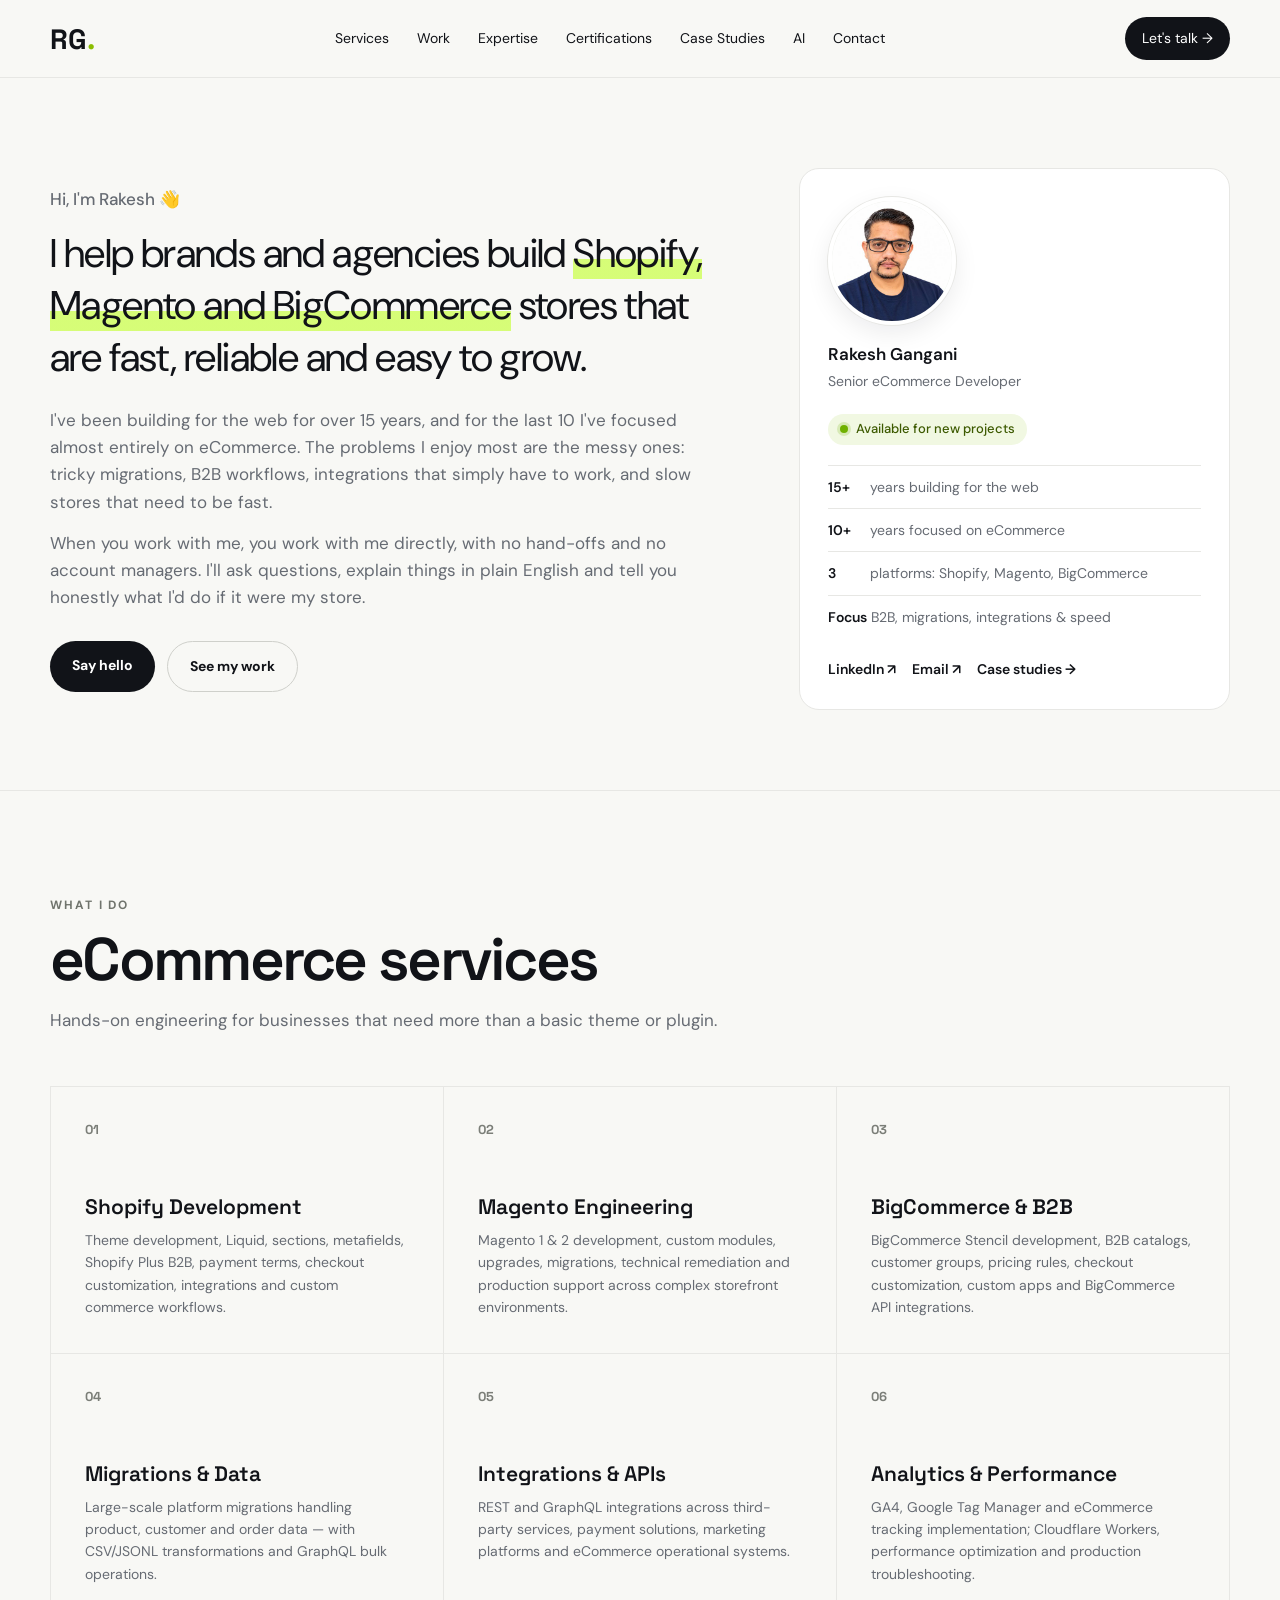
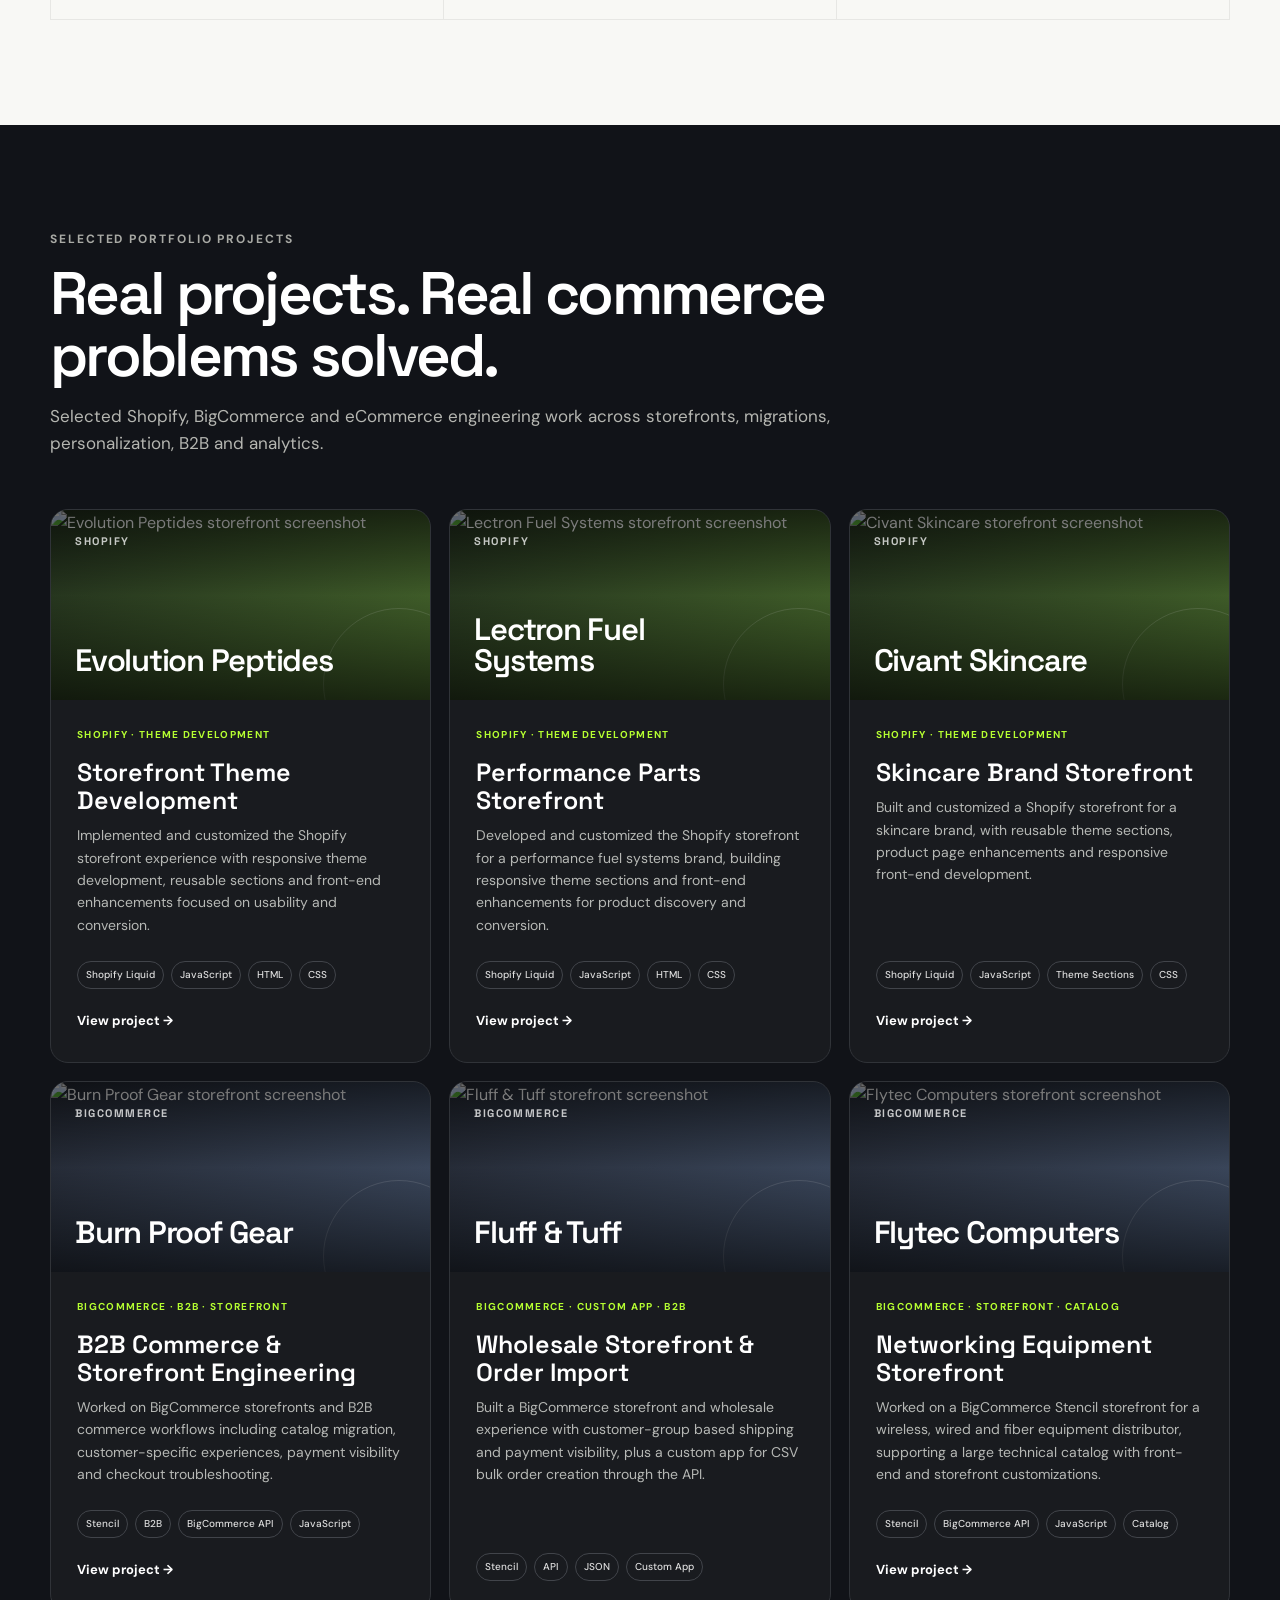
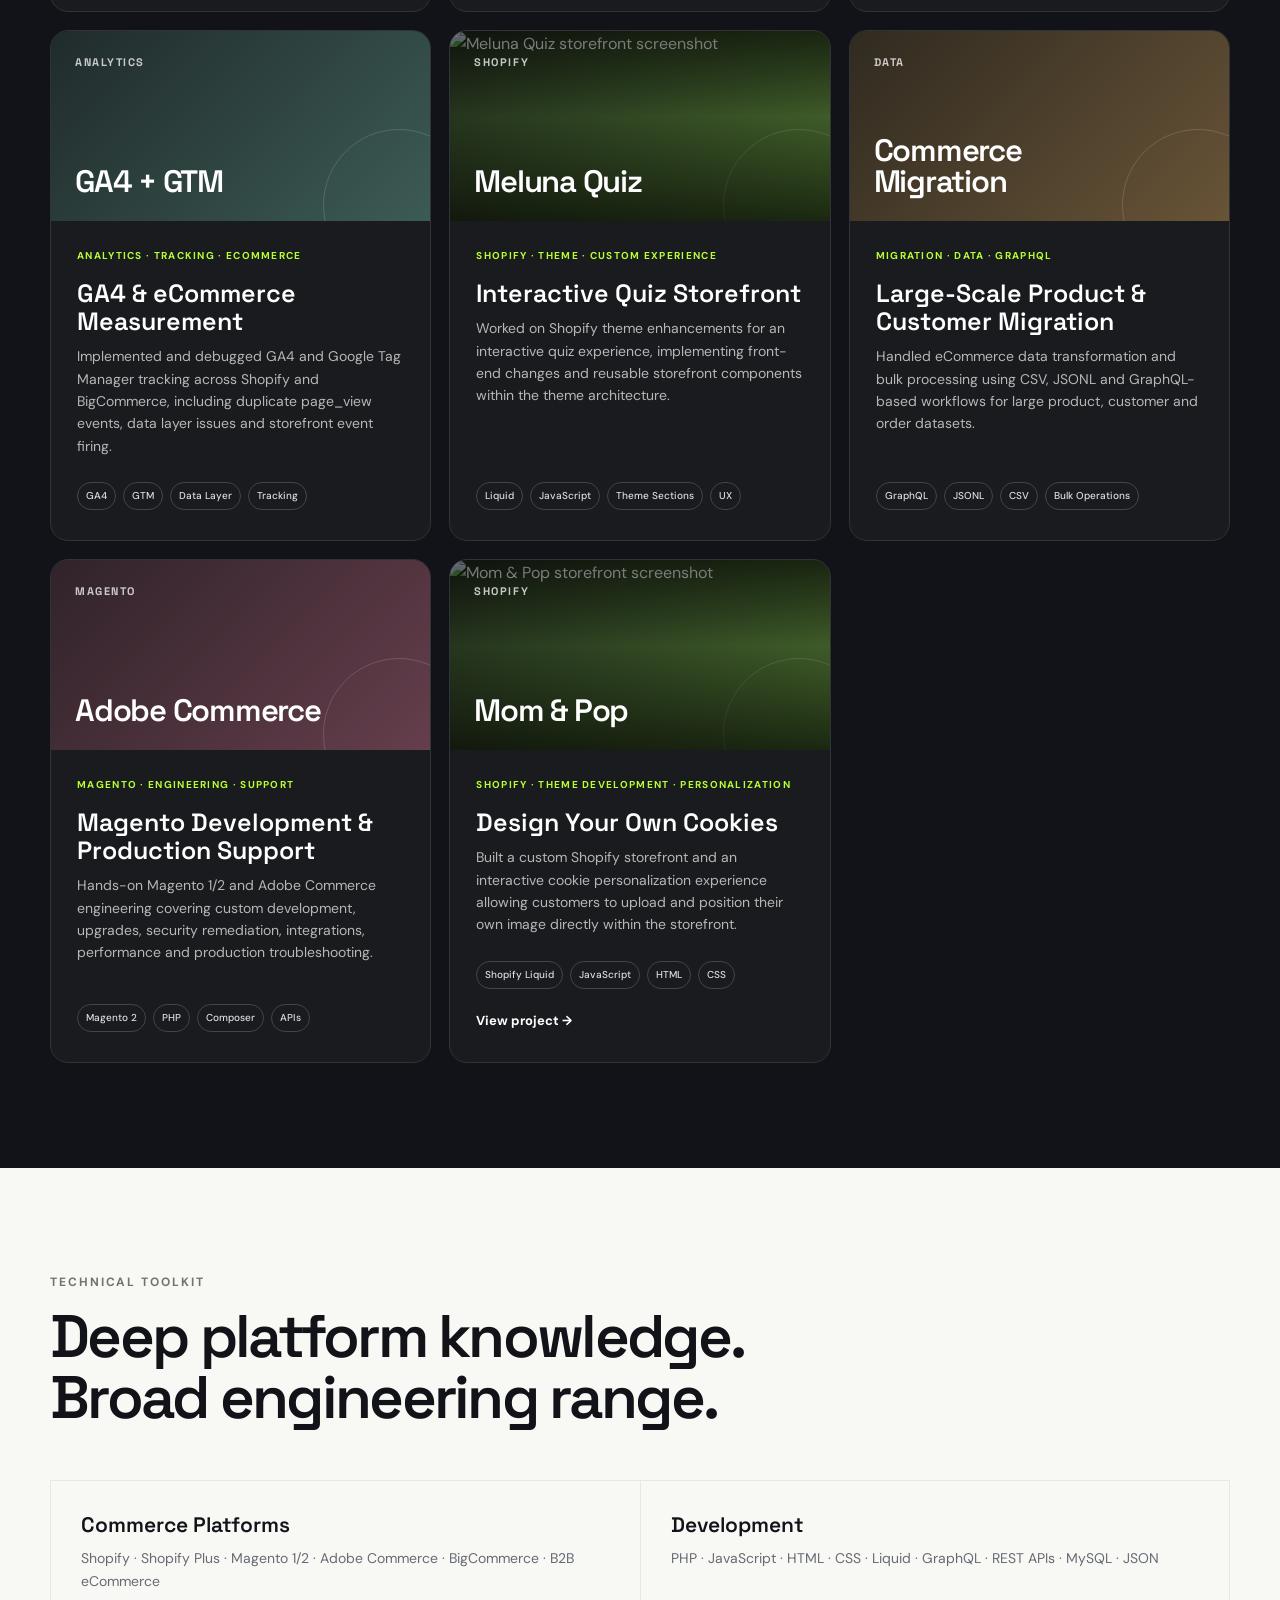
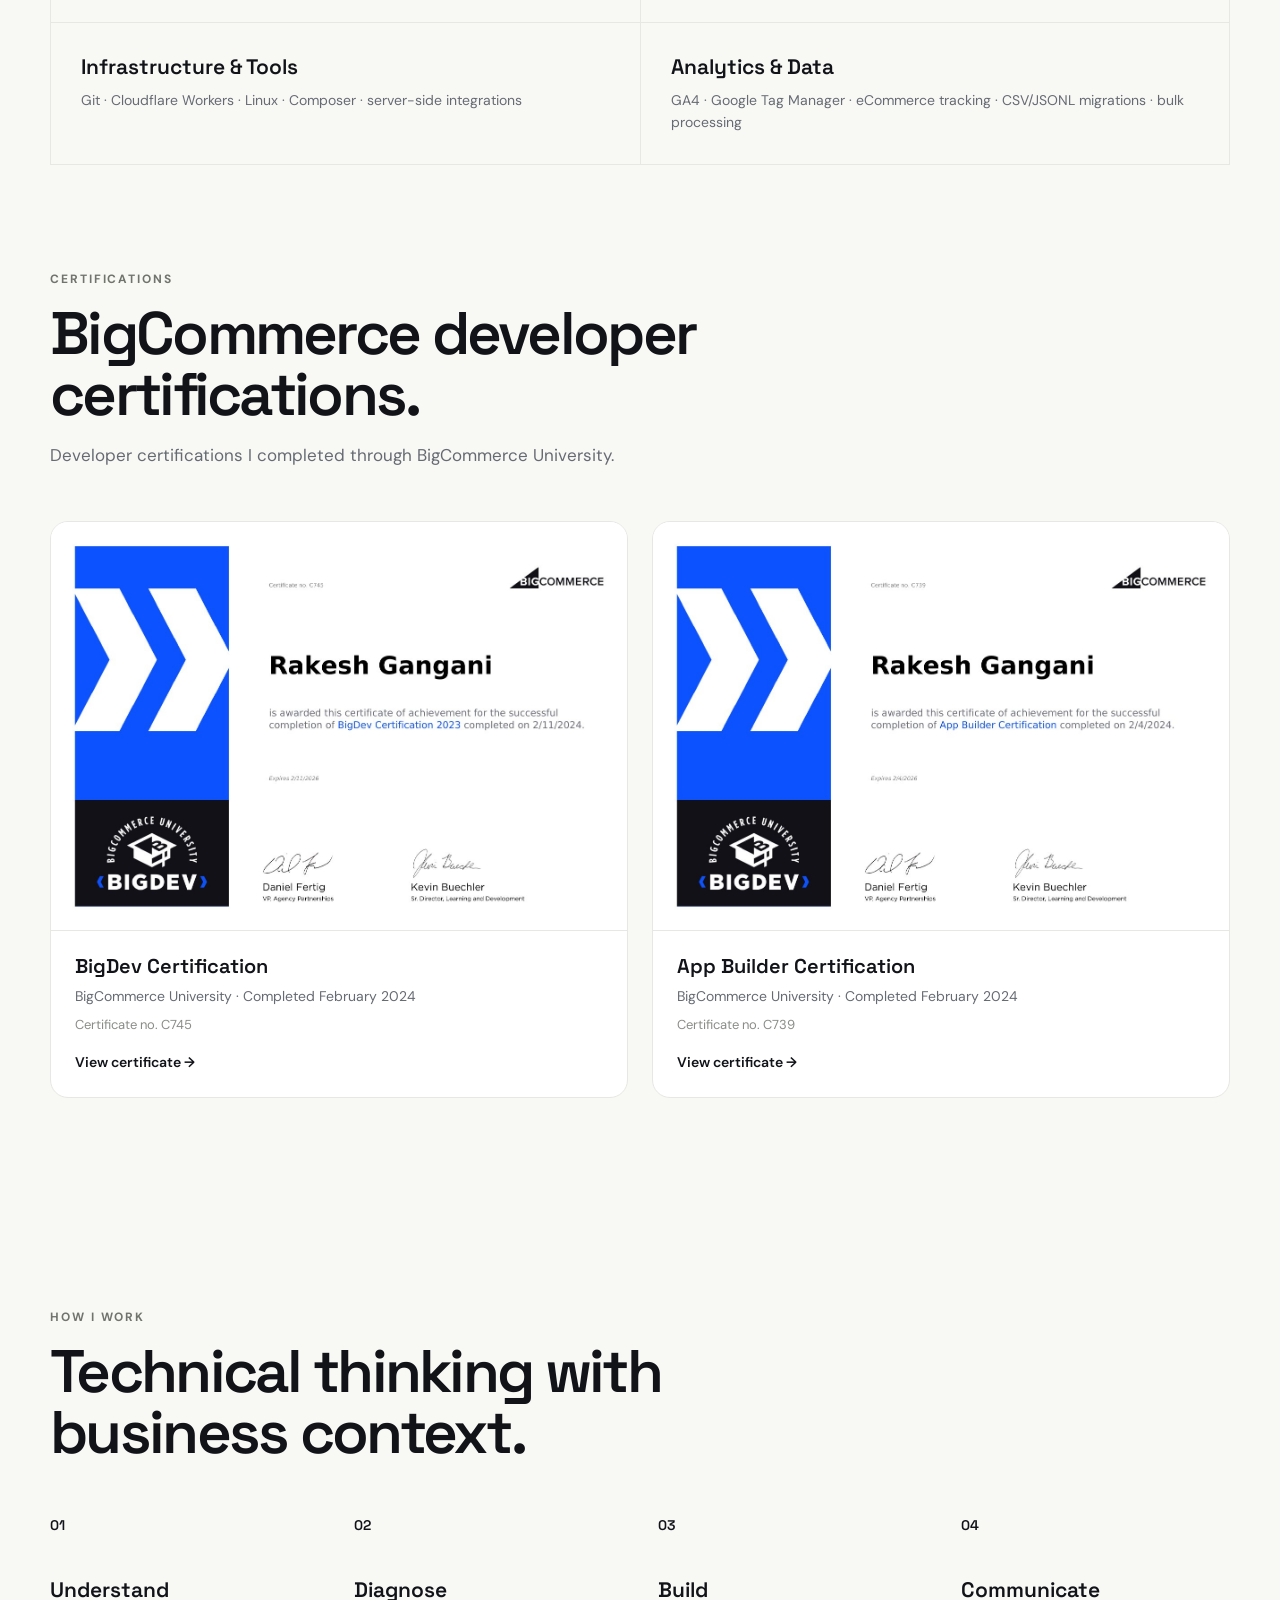
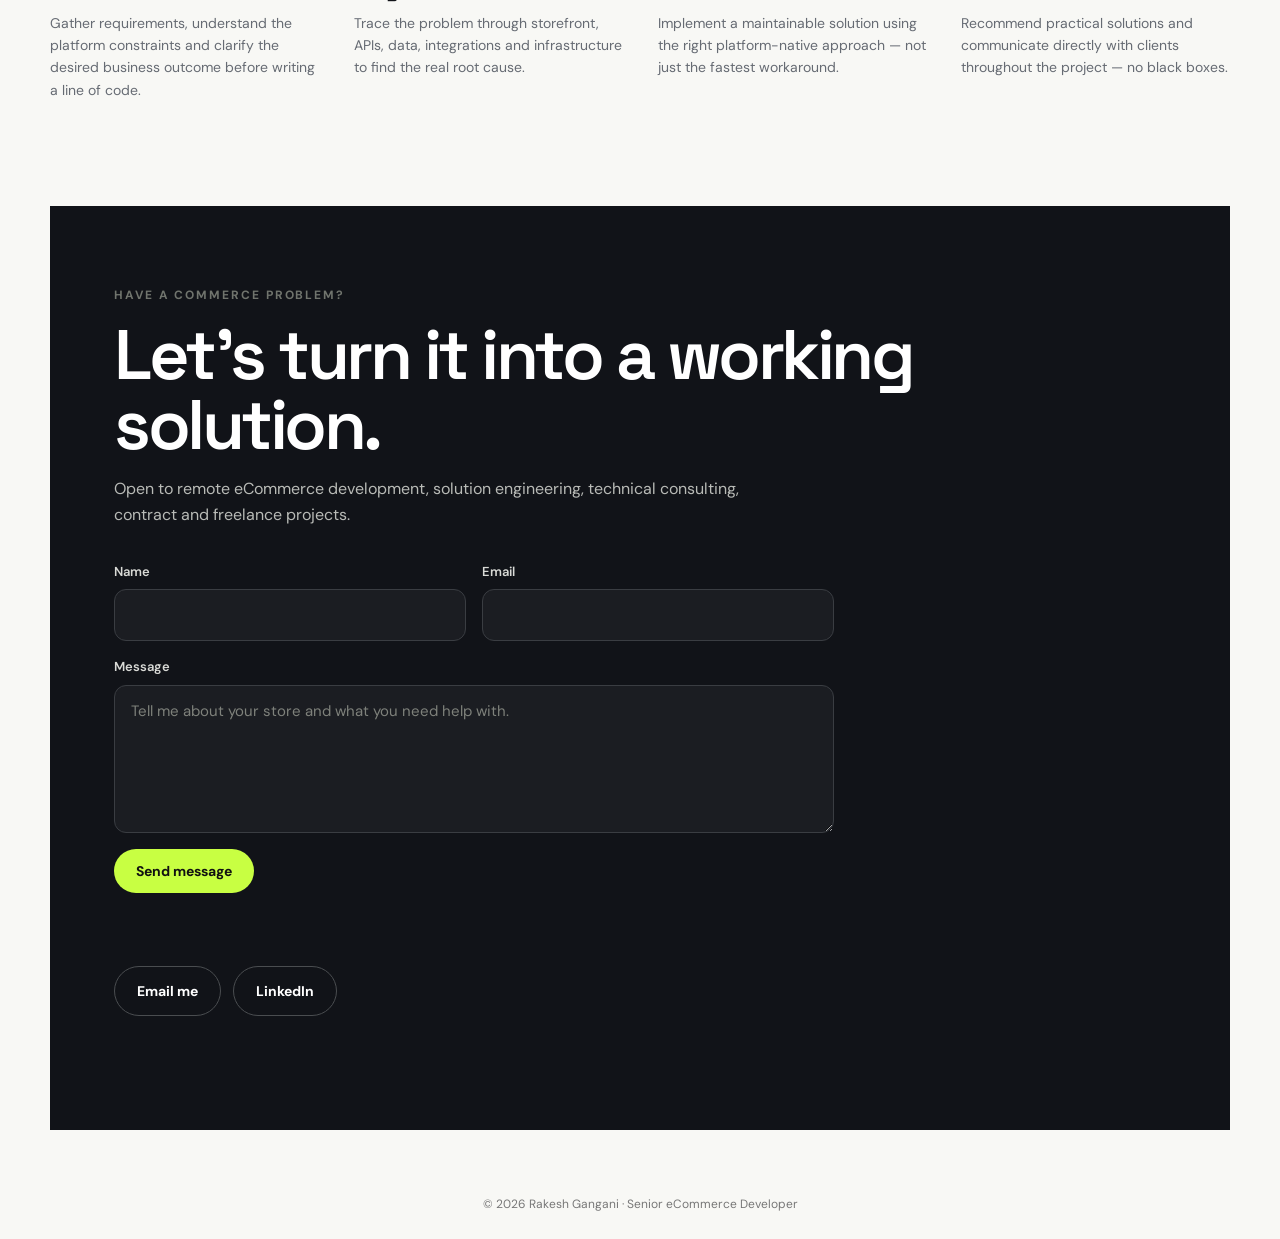
==== index.html @ a51007e3 "Added certification" ====
<!doctype html>
<html lang="en">
<head>
  <meta charset="utf-8">
  <!-- Google tag (gtag.js) -->
  <script async src="https://www.googletagmanager.com/gtag/js?id=G-0QZ4LNTTP4"></script>
  <script>
    window.dataLayer = window.dataLayer || [];
    function gtag(){dataLayer.push(arguments);}
    gtag('js', new Date());

    gtag('config', 'G-0QZ4LNTTP4');
  </script>
  <meta name="viewport" content="width=device-width,initial-scale=1">
  <meta name="description" content="Rakesh Gangani is a Senior eCommerce Developer with 15+ years of experience in Shopify, Magento and BigCommerce: migrations, B2B commerce, integrations, performance and custom development.">
  <title>Rakesh Gangani | Senior eCommerce Developer</title>
  <meta name="robots" content="index, follow, max-image-preview:large, max-snippet:-1, max-video-preview:-1">
  <meta name="author" content="Rakesh Gangani">
  <meta name="theme-color" content="#f8f8f5">
  <link rel="canonical" href="https://rakeshgangani87.github.io/">
  <meta property="og:type" content="profile">
  <meta property="profile:first_name" content="Rakesh">
  <meta property="profile:last_name" content="Gangani">
  <meta property="og:site_name" content="Rakesh Gangani">
  <meta property="og:locale" content="en_US">
  <meta property="og:url" content="https://rakeshgangani87.github.io/">
  <meta property="og:title" content="Rakesh Gangani — Senior eCommerce Developer (Shopify, Magento, BigCommerce)">
  <meta property="og:description" content="Rakesh Gangani is a Senior eCommerce Developer with 15+ years of experience in Shopify, Magento and BigCommerce: migrations, B2B commerce, integrations, performance and custom development.">
  <meta property="og:image" content="https://rakeshgangani87.github.io/images/RakeshGangani.jpeg">
  <meta property="og:image:width" content="1254">
  <meta property="og:image:height" content="1254">
  <meta property="og:image:alt" content="Photo of Rakesh Gangani">
  <meta name="twitter:card" content="summary">
  <meta name="twitter:title" content="Rakesh Gangani — Senior eCommerce Developer (Shopify, Magento, BigCommerce)">
  <meta name="twitter:description" content="Rakesh Gangani is a Senior eCommerce Developer with 15+ years of experience in Shopify, Magento and BigCommerce: migrations, B2B commerce, integrations, performance and custom development.">
  <meta name="twitter:image" content="https://rakeshgangani87.github.io/images/RakeshGangani.jpeg">
  <meta name="twitter:image:alt" content="Photo of Rakesh Gangani">
  <script type="application/ld+json">
{
  "@context": "https://schema.org",
  "@graph": [
    {
      "@type": "WebSite",
      "@id": "https://rakeshgangani87.github.io/#website",
      "url": "https://rakeshgangani87.github.io/",
      "name": "Rakesh Gangani",
      "description": "Portfolio of Rakesh Gangani, Senior eCommerce Developer specializing in Shopify, Magento and BigCommerce.",
      "inLanguage": "en",
      "publisher": {
        "@id": "https://rakeshgangani87.github.io/#person"
      }
    },
    {
      "@type": "Person",
      "@id": "https://rakeshgangani87.github.io/#person",
      "name": "Rakesh Gangani",
      "url": "https://rakeshgangani87.github.io/",
      "image": "https://rakeshgangani87.github.io/images/RakeshGangani.jpeg",
      "jobTitle": "Senior eCommerce Developer",
      "email": "mailto:rakeshgangani87@gmail.com",
      "description": "Senior eCommerce developer and consultant with 15+ years of web development experience and 10+ years focused on Shopify, Shopify Plus, Magento and BigCommerce.",
      "sameAs": [
        "https://linkedin.com/in/rakeshgangani"
      ],
      "knowsAbout": [
        "Shopify",
        "Shopify Plus",
        "Shopify Liquid",
        "Shopify Sidekick",
        "Magento",
        "Adobe Commerce",
        "BigCommerce",
        "B2B eCommerce",
        "eCommerce platform migrations",
        "GraphQL",
        "REST APIs",
        "PHP",
        "JavaScript",
        "Google Analytics 4",
        "Google Tag Manager",
        "Cloudflare Workers",
        "eCommerce performance optimization"
      ],
      "hasOccupation": {
        "@type": "Occupation",
        "name": "eCommerce Developer",
        "skills": "Shopify development, Magento development, BigCommerce development, B2B commerce, platform migrations, API integrations, analytics and performance"
      },
      "hasCredential": [
        {
          "@type": "EducationalOccupationalCredential",
          "@id": "https://rakeshgangani87.github.io/#credential-bigdev",
          "name": "BigCommerce BigDev Certification 2023",
          "description": "BigCommerce University developer certification awarded to Rakesh Gangani.",
          "credentialCategory": "certification",
          "identifier": "C745",
          "recognizedBy": {
            "@type": "Organization",
            "name": "BigCommerce",
            "url": "https://www.bigcommerce.com/"
          },
          "dateCreated": "2024-02-11",
          "expires": "2026-02-11",
          "url": "https://rakeshgangani87.github.io/images/BigDev%20Certificate.pdf",
          "image": "https://rakeshgangani87.github.io/images/bigcommerce-bigdev-certificate.jpg",
          "about": {
            "@type": "Thing",
            "name": "BigCommerce development"
          }
        },
        {
          "@type": "EducationalOccupationalCredential",
          "@id": "https://rakeshgangani87.github.io/#credential-app-builder",
          "name": "BigCommerce App Builder Certification",
          "description": "BigCommerce University certification for building BigCommerce apps, awarded to Rakesh Gangani.",
          "credentialCategory": "certification",
          "identifier": "C739",
          "recognizedBy": {
            "@type": "Organization",
            "name": "BigCommerce",
            "url": "https://www.bigcommerce.com/"
          },
          "dateCreated": "2024-02-04",
          "expires": "2026-02-04",
          "url": "https://rakeshgangani87.github.io/images/App%20Builder%20Certificate.pdf",
          "image": "https://rakeshgangani87.github.io/images/bigcommerce-app-builder-certificate.jpg",
          "about": {
            "@type": "Thing",
            "name": "BigCommerce development"
          }
        }
      ]
    },
    {
      "@type": "ProfilePage",
      "@id": "https://rakeshgangani87.github.io/#webpage",
      "url": "https://rakeshgangani87.github.io/",
      "name": "Rakesh Gangani | Senior eCommerce Developer",
      "isPartOf": {
        "@id": "https://rakeshgangani87.github.io/#website"
      },
      "mainEntity": {
        "@id": "https://rakeshgangani87.github.io/#person"
      },
      "inLanguage": "en",
      "dateModified": "2026-10-01"
    }
  ]
}
  </script>
  <link rel="stylesheet" href="styles.css">
</head>
<body>
<header class="nav">
  <a class="brand" href="#top">RG<span>.</span></a>
  <nav>
    <a href="#services">Services</a><a href="#work">Work</a><a href="#stack">Expertise</a><a href="#certifications">Certifications</a><a href="case-studies/">Case Studies</a><a href="sidekick-ai/">AI</a><a href="#contact">Contact</a>
  </nav>
  <a class="nav-cta" href="#contact">Let's talk →</a>
</header>

<main id="top">
<section class="intro">
  <div class="intro-text">
    <p class="intro-hello">Hi, I'm Rakesh <span aria-hidden="true">👋</span></p>
    <h1>I help brands and agencies build <span class="mark">Shopify, Magento and BigCommerce</span> stores that are fast, reliable and easy to grow.</h1>
    <p>I've been building for the web for over 15 years, and for the last 10 I've focused almost entirely on eCommerce. The problems I enjoy most are the messy ones: tricky migrations, B2B workflows, integrations that simply have to work, and slow stores that need to be fast.</p>
    <p>When you work with me, you work with me directly, with no hand-offs and no account managers. I'll ask questions, explain things in plain English and tell you honestly what I'd do if it were my store.</p>
    <div class="actions"><a class="button primary" href="#contact">Say hello</a><a class="button ghost" href="#work">See my work</a></div>
  </div>
  <aside class="intro-card">
    <div class="intro-person">
      <div class="avatar"><img src="images/rakesh-gangani-384.jpg" alt="Photo of Rakesh Gangani" width="128" height="128"></div>
      <div><strong>Rakesh Gangani</strong><span>Senior eCommerce Developer</span></div>
    </div>
    <p class="intro-status"><span class="dot" aria-hidden="true"></span>Available for new projects</p>
    <ul class="intro-facts">
      <li><b>15+</b> years building for the web</li>
      <li><b>10+</b> years focused on eCommerce</li>
      <li><b>3</b> platforms: Shopify, Magento, BigCommerce</li>
      <li><b>Focus</b> B2B, migrations, integrations &amp; speed</li>
    </ul>
    <div class="intro-links"><a href="https://linkedin.com/in/rakeshgangani" target="_blank" rel="noopener">LinkedIn ↗</a><a href="mailto:rakeshgangani87@gmail.com">Email ↗</a><a href="case-studies/">Case studies →</a></div>
  </aside>
</section>

<section id="services" class="section">
  <div class="section-head"><div class="eyebrow">WHAT I DO</div><h2>eCommerce services</h2><p>Hands-on engineering for businesses that need more than a basic theme or plugin.</p></div>
  <div class="grid cards">
    <article><div class="icon">01</div><h3>Shopify Development</h3><p>Theme development, Liquid, sections, metafields, Shopify Plus B2B, payment terms, checkout customization, integrations and custom commerce workflows.</p></article>
    <article><div class="icon">02</div><h3>Magento Engineering</h3><p>Magento 1 &amp; 2 development, custom modules, upgrades, migrations, technical remediation and production support across complex storefront environments.</p></article>
    <article><div class="icon">03</div><h3>BigCommerce &amp; B2B</h3><p>BigCommerce Stencil development, B2B catalogs, customer groups, pricing rules, checkout customization, custom apps and BigCommerce API integrations.</p></article>
    <article><div class="icon">04</div><h3>Migrations &amp; Data</h3><p>Large-scale platform migrations handling product, customer and order data — with CSV/JSONL transformations and GraphQL bulk operations.</p></article>
    <article><div class="icon">05</div><h3>Integrations &amp; APIs</h3><p>REST and GraphQL integrations across third-party services, payment solutions, marketing platforms and eCommerce operational systems.</p></article>
    <article><div class="icon">06</div><h3>Analytics &amp; Performance</h3><p>GA4, Google Tag Manager and eCommerce tracking implementation; Cloudflare Workers, performance optimization and production troubleshooting.</p></article>
  </div>
</section>

<section id="work" class="section dark">
  <div class="section-head">
    <div class="eyebrow">SELECTED PORTFOLIO PROJECTS</div>
    <h2>Real projects. Real commerce problems solved.</h2>
    <p>Selected Shopify, BigCommerce and eCommerce engineering work across storefronts, migrations, personalization, B2B and analytics.</p>
  </div>

  <div class="portfolio-grid">

    <article class="portfolio-card">
      <div class="project-image shopify has-image">
        <img src="images/evolutionpeptides.com.png" alt="Evolution Peptides storefront screenshot" loading="lazy">
        <span>SHOPIFY</span>
        <strong>Evolution Peptides</strong>
      </div>
      <div class="project-content">
        <span class="project-type">SHOPIFY · THEME DEVELOPMENT</span>
        <h3>Storefront Theme Development</h3>
        <p>Implemented and customized the Shopify storefront experience with responsive theme development, reusable sections and front-end enhancements focused on usability and conversion.</p>
        <div class="project-tags"><b>Shopify Liquid</b><b>JavaScript</b><b>HTML</b><b>CSS</b></div>
        <a href="https://evolutionpeptides.com/" target="_blank" rel="noopener" class="project-link">View project →</a>
      </div>
    </article>

    <article class="portfolio-card">
      <div class="project-image shopify has-image">
        <img src="images/lectronfuelsystems.com.png" alt="Lectron Fuel Systems storefront screenshot" loading="lazy">
        <span>SHOPIFY</span>
        <strong>Lectron Fuel Systems</strong>
      </div>
      <div class="project-content">
        <span class="project-type">SHOPIFY · THEME DEVELOPMENT</span>
        <h3>Performance Parts Storefront</h3>
        <p>Developed and customized the Shopify storefront for a performance fuel systems brand, building responsive theme sections and front-end enhancements for product discovery and conversion.</p>
        <div class="project-tags"><b>Shopify Liquid</b><b>JavaScript</b><b>HTML</b><b>CSS</b></div>
        <a href="https://lectronfuelsystems.com/" target="_blank" rel="noopener" class="project-link">View project →</a>
      </div>
    </article>

    <article class="portfolio-card">
      <div class="project-image shopify has-image">
        <img src="images/civantskincare.com.png" alt="Civant Skincare storefront screenshot" loading="lazy">
        <span>SHOPIFY</span>
        <strong>Civant Skincare</strong>
      </div>
      <div class="project-content">
        <span class="project-type">SHOPIFY · THEME DEVELOPMENT</span>
        <h3>Skincare Brand Storefront</h3>
        <p>Built and customized a Shopify storefront for a skincare brand, with reusable theme sections, product page enhancements and responsive front-end development.</p>
        <div class="project-tags"><b>Shopify Liquid</b><b>JavaScript</b><b>Theme Sections</b><b>CSS</b></div>
        <a href="https://civantskincare.com/" target="_blank" rel="noopener" class="project-link">View project →</a>
      </div>
    </article>

    <article class="portfolio-card">
      <div class="project-image bigcommerce has-image">
        <img src="images/burnproofgear.com.png" alt="Burn Proof Gear storefront screenshot" loading="lazy">
        <span>BIGCOMMERCE</span>
        <strong>Burn Proof Gear</strong>
      </div>
      <div class="project-content">
        <span class="project-type">BIGCOMMERCE · B2B · STOREFRONT</span>
        <h3>B2B Commerce &amp; Storefront Engineering</h3>
        <p>Worked on BigCommerce storefronts and B2B commerce workflows including catalog migration, customer-specific experiences, payment visibility and checkout troubleshooting.</p>
        <div class="project-tags"><b>Stencil</b><b>B2B</b><b>BigCommerce API</b><b>JavaScript</b></div>
        <a href="https://burnproofgear.com/" target="_blank" rel="noopener" class="project-link">View project →</a>
      </div>
    </article>

    <article class="portfolio-card">
      <div class="project-image bigcommerce has-image">
        <img src="images/fluffandtuff.com.png" alt="Fluff &amp; Tuff storefront screenshot" loading="lazy">
        <span>BIGCOMMERCE</span>
        <strong>Fluff &amp; Tuff</strong>
      </div>
      <div class="project-content">
        <span class="project-type">BIGCOMMERCE · CUSTOM APP · B2B</span>
        <h3>Wholesale Storefront &amp; Order Import</h3>
        <p>Built a BigCommerce storefront and wholesale experience with customer-group based shipping and payment visibility, plus a custom app for CSV bulk order creation through the API.</p>
        <div class="project-tags"><b>Stencil</b><b>API</b><b>JSON</b><b>Custom App</b></div>
      </div>
    </article>

    <article class="portfolio-card">
      <div class="project-image bigcommerce has-image">
        <img src="images/flyteccomputers.com.png" alt="Flytec Computers storefront screenshot" loading="lazy">
        <span>BIGCOMMERCE</span>
        <strong>Flytec Computers</strong>
      </div>
      <div class="project-content">
        <span class="project-type">BIGCOMMERCE · STOREFRONT · CATALOG</span>
        <h3>Networking Equipment Storefront</h3>
        <p>Worked on a BigCommerce Stencil storefront for a wireless, wired and fiber equipment distributor, supporting a large technical catalog with front-end and storefront customizations.</p>
        <div class="project-tags"><b>Stencil</b><b>BigCommerce API</b><b>JavaScript</b><b>Catalog</b></div>
        <a href="https://flyteccomputers.com/" target="_blank" rel="noopener" class="project-link">View project →</a>
      </div>
    </article>

    <article class="portfolio-card">
      <div class="project-image analytics">
        <span>ANALYTICS</span>
        <strong>GA4 + GTM</strong>
      </div>
      <div class="project-content">
        <span class="project-type">ANALYTICS · TRACKING · ECOMMERCE</span>
        <h3>GA4 &amp; eCommerce Measurement</h3>
        <p>Implemented and debugged GA4 and Google Tag Manager tracking across Shopify and BigCommerce, including duplicate page_view events, data layer issues and storefront event firing.</p>
        <div class="project-tags"><b>GA4</b><b>GTM</b><b>Data Layer</b><b>Tracking</b></div>
      </div>
    </article>

    <article class="portfolio-card">
      <div class="project-image shopify has-image">
        <img src="images/meluna-usa.com.png" alt="Meluna Quiz storefront screenshot" loading="lazy">
        <span>SHOPIFY</span>
        <strong>Meluna Quiz</strong>
      </div>
      <div class="project-content">
        <span class="project-type">SHOPIFY · THEME · CUSTOM EXPERIENCE</span>
        <h3>Interactive Quiz Storefront</h3>
        <p>Worked on Shopify theme enhancements for an interactive quiz experience, implementing front-end changes and reusable storefront components within the theme architecture.</p>
        <div class="project-tags"><b>Liquid</b><b>JavaScript</b><b>Theme Sections</b><b>UX</b></div>
      </div>
    </article>

    <article class="portfolio-card">
      <div class="project-image migration">
        <span>DATA</span>
        <strong>Commerce Migration</strong>
      </div>
      <div class="project-content">
        <span class="project-type">MIGRATION · DATA · GRAPHQL</span>
        <h3>Large-Scale Product &amp; Customer Migration</h3>
        <p>Handled eCommerce data transformation and bulk processing using CSV, JSONL and GraphQL-based workflows for large product, customer and order datasets.</p>
        <div class="project-tags"><b>GraphQL</b><b>JSONL</b><b>CSV</b><b>Bulk Operations</b></div>
      </div>
    </article>

    <article class="portfolio-card">
      <div class="project-image magento">
        <span>MAGENTO</span>
        <strong>Adobe Commerce</strong>
      </div>
      <div class="project-content">
        <span class="project-type">MAGENTO · ENGINEERING · SUPPORT</span>
        <h3>Magento Development &amp; Production Support</h3>
        <p>Hands-on Magento 1/2 and Adobe Commerce engineering covering custom development, upgrades, security remediation, integrations, performance and production troubleshooting.</p>
        <div class="project-tags"><b>Magento 2</b><b>PHP</b><b>Composer</b><b>APIs</b></div>
      </div>
    </article>

    <article class="portfolio-card">
      <div class="project-image shopify has-image">
        <img src="images/mompop.com.png" alt="Mom &amp; Pop storefront screenshot" loading="lazy">
        <span>SHOPIFY</span>
        <strong>Mom &amp; Pop</strong>
      </div>
      <div class="project-content">
        <span class="project-type">SHOPIFY · THEME DEVELOPMENT · PERSONALIZATION</span>
        <h3>Design Your Own Cookies</h3>
        <p>Built a custom Shopify storefront and an interactive cookie personalization experience allowing customers to upload and position their own image directly within the storefront.</p>
        <div class="project-tags"><b>Shopify Liquid</b><b>JavaScript</b><b>HTML</b><b>CSS</b></div>
        <a href="https://mompop.com/" target="_blank" rel="noopener" class="project-link">View project →</a>
      </div>
    </article>

  </div>
</section>

<section id="stack" class="section">
  <div class="section-head"><div class="eyebrow">TECHNICAL TOOLKIT</div><h2>Deep platform knowledge. Broad engineering range.</h2></div>
  <div class="stack">
    <div><h3>Commerce Platforms</h3><p>Shopify · Shopify Plus · Magento 1/2 · Adobe Commerce · BigCommerce · B2B eCommerce</p></div>
    <div><h3>Development</h3><p>PHP · JavaScript · HTML · CSS · Liquid · GraphQL · REST APIs · MySQL · JSON</p></div>
    <div><h3>Infrastructure &amp; Tools</h3><p>Git · Cloudflare Workers · Linux · Composer · server-side integrations</p></div>
    <div><h3>Analytics &amp; Data</h3><p>GA4 · Google Tag Manager · eCommerce tracking · CSV/JSONL migrations · bulk processing</p></div>
  </div>
</section>

<section id="certifications" class="section certs">
  <div class="section-head"><div class="eyebrow">CERTIFICATIONS</div><h2>BigCommerce developer certifications.</h2><p>Developer certifications I completed through BigCommerce University.</p></div>
  <div class="cert-grid">
    <article class="cert-card">
      <a href="images/BigDev%20Certificate.pdf" target="_blank" rel="noopener"><img src="images/bigcommerce-bigdev-certificate.jpg" alt="BigCommerce BigDev Certification 2023 certificate awarded to Rakesh Gangani" width="1287" height="910" loading="lazy"></a>
      <div class="cert-info">
        <h3>BigDev Certification</h3>
        <p>BigCommerce University · Completed February 2024</p>
        <span>Certificate no. C745</span>
        <a class="cert-link" href="images/BigDev%20Certificate.pdf" target="_blank" rel="noopener">View certificate →</a>
      </div>
    </article>
    <article class="cert-card">
      <a href="images/App%20Builder%20Certificate.pdf" target="_blank" rel="noopener"><img src="images/bigcommerce-app-builder-certificate.jpg" alt="BigCommerce App Builder Certification certificate awarded to Rakesh Gangani" width="1287" height="910" loading="lazy"></a>
      <div class="cert-info">
        <h3>App Builder Certification</h3>
        <p>BigCommerce University · Completed February 2024</p>
        <span>Certificate no. C739</span>
        <a class="cert-link" href="images/App%20Builder%20Certificate.pdf" target="_blank" rel="noopener">View certificate →</a>
      </div>
    </article>
  </div>
</section>

<section class="section approach">
  <div class="section-head"><div class="eyebrow">HOW I WORK</div><h2>Technical thinking with business context.</h2></div>
  <div class="steps">
    <div><b>01</b><h3>Understand</h3><p>Gather requirements, understand the platform constraints and clarify the desired business outcome before writing a line of code.</p></div>
    <div><b>02</b><h3>Diagnose</h3><p>Trace the problem through storefront, APIs, data, integrations and infrastructure to find the real root cause.</p></div>
    <div><b>03</b><h3>Build</h3><p>Implement a maintainable solution using the right platform-native approach — not just the fastest workaround.</p></div>
    <div><b>04</b><h3>Communicate</h3><p>Recommend practical solutions and communicate directly with clients throughout the project — no black boxes.</p></div>
  </div>
</section>

<section id="contact" class="contact">
  <div class="eyebrow">HAVE A COMMERCE PROBLEM?</div>
  <h2>Let's turn it into a working solution.</h2>
  <p>Open to remote eCommerce development, solution engineering, technical consulting, contract and freelance projects.</p>
  <form class="contact-form" id="contact-form" action="https://docs.google.com/forms/d/e/1FAIpQLScgJAlu4TRtAl6jVboZqie20S4O-I6D-ePw5_ATfh8WAE7VDw/formResponse" method="POST">
    <div class="field-row">
      <label>Name<input type="text" name="entry.1779958118" autocomplete="name" required></label>
      <label>Email<input type="email" name="entry.913482781" autocomplete="email" required></label>
    </div>
    <label>Message<textarea name="entry.1011818678" rows="5" placeholder="Tell me about your store and what you need help with." required></textarea></label>
    <label class="hp" aria-hidden="true">Leave this empty<input type="text" name="website" tabindex="-1" autocomplete="off"></label>
    <button class="button light" type="submit">Send message</button>
    <p class="form-status" role="status" aria-live="polite"></p>
  </form>
  <div class="actions"><a class="button outline-light" href="mailto:rakeshgangani87@gmail.com">Email me</a><a class="button outline-light" href="https://linkedin.com/in/rakeshgangani" target="_blank" rel="noopener">LinkedIn</a></div>
</section>
</main>
<footer>© 2026 Rakesh Gangani · Senior eCommerce Developer</footer>
<script src="script.js"></script>
</body>
</html>
---- styles.css ----
@import url('https://fonts.googleapis.com/css2?family=DM+Sans:wght@400;500;600;700&family=Space+Grotesk:wght@500;600;700&display=swap');
:root{--ink:#111318;--muted:#666b73;--line:#e7e7e4;--paper:#f8f8f5;--accent:#c8ff42;--dark:#111318}
*{box-sizing:border-box}html{scroll-behavior:smooth}body{margin:0;background:var(--paper);color:var(--ink);font-family:"DM Sans",sans-serif;line-height:1.6}.nav{height:78px;padding:0 6vw;display:flex;align-items:center;justify-content:space-between;border-bottom:1px solid var(--line);position:sticky;top:0;background:rgba(248,248,245,.94);backdrop-filter:blur(12px);z-index:5}.brand{font:700 28px "Space Grotesk";color:var(--ink);text-decoration:none}.brand span{color:#8bbd00}.nav nav{display:flex;gap:28px}.nav nav a{color:var(--ink);text-decoration:none;font-size:14px}.nav-cta{background:var(--ink);color:#fff;text-decoration:none;padding:10px 17px;border-radius:999px;font-size:14px}.hero{padding:110px 10vw 82px;max-width:1250px}.eyebrow{font-size:12px;font-weight:700;letter-spacing:.16em;color:#70746d}.hero h1{font:600 clamp(48px,7vw,88px)/.98 "Space Grotesk";max-width:1050px;margin:20px 0 28px;letter-spacing:-.055em}.hero h1 em{font-style:normal;color:#777b73}.lead{font-size:20px;color:var(--muted);max-width:780px}.actions{display:flex;gap:12px;margin:34px 0}.button{display:inline-block;text-decoration:none;border-radius:999px;padding:13px 22px;font-weight:700;font-size:14px}.primary{background:var(--ink);color:#fff}.ghost{border:1px solid #cfd0cb;color:var(--ink)}.platforms{display:flex;gap:26px;flex-wrap:wrap;margin-top:55px;font:600 12px "Space Grotesk";letter-spacing:.1em;color:#7b7e78}.proof{display:grid;grid-template-columns:repeat(3,1fr);border-top:1px solid var(--line);border-bottom:1px solid var(--line);margin:0 6vw}.proof div{padding:30px 35px;display:flex;gap:18px;align-items:center;border-right:1px solid var(--line)}.proof div:last-child{border:0}.proof strong{font:700 30px "Space Grotesk"}.proof span{font-size:13px;color:var(--muted);line-height:1.35}.section{padding:105px 8vw}.section-head{max-width:850px;margin-bottom:52px}.section h2{font:600 clamp(36px,5vw,60px)/1.02 "Space Grotesk";letter-spacing:-.045em;margin:14px 0}.section-head p{color:var(--muted);font-size:17px}.grid{display:grid;grid-template-columns:repeat(3,1fr);gap:1px;background:var(--line);border:1px solid var(--line)}.cards article{background:var(--paper);padding:34px;min-height:260px}.icon{font:700 13px "Space Grotesk";margin-bottom:55px;color:#7b7e78}.cards h3,.stack h3,.steps h3{font:600 21px "Space Grotesk";margin:0 0 9px}.cards p,.stack p,.steps p{color:var(--muted);font-size:14px;margin:0}.dark{background:var(--dark);color:#fff}.dark .eyebrow{color:#a9aaa5}.dark .section-head p{color:#b5b6b1}.portfolio-grid{display:grid;grid-template-columns:repeat(3,minmax(0,1fr));gap:18px}
.portfolio-card{background:#191b1f;border:1px solid #303338;border-radius:18px;overflow:hidden;display:flex;flex-direction:column;min-width:0}
.project-image{height:190px;padding:24px;display:flex;flex-direction:column;justify-content:space-between;position:relative;overflow:hidden}
.project-image:after{content:"";position:absolute;width:150px;height:150px;border:1px solid rgba(255,255,255,.15);border-radius:50%;right:-45px;bottom:-60px}
.project-image span{font:700 11px "Space Grotesk";letter-spacing:.14em;opacity:.75}
.project-image strong{font:600 31px/1 "Space Grotesk";letter-spacing:-.04em;max-width:85%}
.project-image.shopify{background:linear-gradient(135deg,#24321f,#4d7130)}
.project-image.bigcommerce{background:linear-gradient(135deg,#252a35,#46556e)}
.project-image.analytics{background:linear-gradient(135deg,#202b2b,#3c5b54)}
.project-image.migration{background:linear-gradient(135deg,#302a20,#685437)}
.project-image.magento{background:linear-gradient(135deg,#302329,#653e4c)}
.project-image img{position:absolute;inset:0;width:100%;height:100%;object-fit:cover;object-position:top center;transition:transform .5s ease}
.project-image.has-image:before{content:"";position:absolute;inset:0;background:linear-gradient(180deg,rgba(0,0,0,.6),rgba(0,0,0,.1) 45%,rgba(0,0,0,.65));z-index:1}
.project-image span,.project-image strong{position:relative;z-index:2}
.portfolio-card:hover .project-image img{transform:scale(1.04)}
.project-content{padding:27px 26px 30px;display:flex;flex-direction:column;flex:1}
.project-type{font-size:10px;letter-spacing:.13em;color:#b6ff31;font-weight:700}
.project-content h3{font:600 25px/1.12 "Space Grotesk";margin:15px 0 10px}
.project-content p{color:#b6b8b5;font-size:14px;line-height:1.6;margin:0 0 20px}
.project-tags{display:flex;gap:7px;flex-wrap:wrap;margin-top:auto;padding-top:5px}
.project-tags b{font-size:10px;color:#ddd;border:1px solid #41444a;border-radius:999px;padding:5px 8px;font-weight:500}
.project-link{display:inline-block;margin-top:22px;color:#fff;text-decoration:none;font-size:13px;font-weight:700}
.project-link:hover{color:#b6ff31}.stack{display:grid;grid-template-columns:1fr 1fr;gap:1px;background:var(--line);border:1px solid var(--line)}.stack div{padding:30px;background:var(--paper)}.steps{display:grid;grid-template-columns:repeat(4,1fr);gap:35px}.steps b{display:block;font:600 14px "Space Grotesk";margin-bottom:42px}.contact{margin:0 6vw 40px;padding:85px 8vw;background:var(--ink);color:#fff}.contact h2{font:600 clamp(42px,6vw,70px)/1 "Space Grotesk";max-width:800px;letter-spacing:-.05em;margin:15px 0}.contact p{color:#b9bbb7;max-width:650px}.light{background:var(--accent);color:#111}.outline-light{border:1px solid #4a4d50;color:#fff}.contact small{color:#8e918b;font-size:11px}footer{text-align:center;padding:25px;color:#777;font-size:12px}
@media(max-width:1000px){.portfolio-grid{grid-template-columns:repeat(2,minmax(0,1fr))}}@media(max-width:800px){.nav nav{display:none}.hero{padding:75px 7vw}.proof{grid-template-columns:1fr;margin:0}.proof div{border-right:0;border-bottom:1px solid var(--line)}.grid,.portfolio-grid,.stack{grid-template-columns:1fr}.steps{grid-template-columns:1fr 1fr}.section{padding:75px 7vw}.contact{margin:0 3vw 25px;padding:65px 7vw}.platforms{gap:14px}.hero h1{font-size:50px}.project-image{height:165px}}
.nav nav a[aria-current="page"]{font-weight:700}
.ai-hero{padding-bottom:50px}.prompt-search{display:flex;align-items:center;gap:16px;margin:34px 0 22px;max-width:780px}.prompt-search input{flex:1;min-width:0;font:inherit;font-size:15px;padding:13px 20px;border:1px solid #cfd0cb;border-radius:999px;background:#fff;color:var(--ink)}.prompt-search input:focus{outline:2px solid var(--ink);outline-offset:1px}#prompt-count{font-size:13px;color:var(--muted);white-space:nowrap}
.prompt-jump{display:flex;flex-wrap:wrap;gap:8px}.prompt-jump a{font-size:12px;font-weight:600;color:var(--ink);text-decoration:none;border:1px solid var(--line);background:#fff;border-radius:999px;padding:6px 12px}.prompt-jump a:hover{border-color:var(--ink)}
.prompt-library{padding-top:40px}.prompt-group{margin-bottom:70px;scroll-margin-top:100px}.prompt-group .section-head{margin-bottom:22px}.prompt-group h2{font-size:clamp(30px,4vw,44px)}
.prompt-list{list-style:none;padding:0;margin:0;display:grid;grid-template-columns:repeat(2,minmax(0,1fr));gap:1px;background:var(--line);border:1px solid var(--line)}.prompt-list li{background:var(--paper);padding:18px 64px 18px 22px;font-size:15px;position:relative;cursor:pointer;transition:background .15s}.prompt-list li:hover,.prompt-list li:focus{background:#fff;outline:none}.prompt-list li:after{content:"Copy";position:absolute;right:16px;top:18px;font-size:11px;font-weight:700;letter-spacing:.06em;color:#9a9d96}.prompt-list li:hover:after,.prompt-list li:focus:after{color:var(--ink)}.prompt-list li.copied:after{content:"Copied ✓";color:#5a8a00}
.prompt-empty{color:var(--muted);font-size:17px}.prompt-tips{border:1px solid var(--line);background:#fff;padding:34px}.prompt-tips h3{font:600 24px "Space Grotesk";margin:0 0 14px}.prompt-tips ul{margin:0 0 18px;padding-left:20px;color:var(--muted)}.prompt-tips li{margin-bottom:6px}.prompt-tips b{color:var(--ink)}.prompt-note{font-size:13px;color:var(--muted);margin:0}
@media(max-width:800px){.prompt-list{grid-template-columns:1fr}.prompt-search{flex-direction:column;align-items:stretch;gap:8px}.prompt-tips{padding:24px}}
.contact-form{max-width:720px;margin:34px 0 10px;display:grid;gap:16px}.contact-form .field-row{display:grid;grid-template-columns:1fr 1fr;gap:16px}.contact-form label{display:grid;gap:7px;font-size:13px;font-weight:600;color:#d9dad6}.contact-form input,.contact-form textarea{font:inherit;font-size:15px;font-weight:400;color:#fff;background:#1b1d22;border:1px solid #3a3d42;border-radius:12px;padding:13px 16px;resize:vertical}.contact-form input:focus,.contact-form textarea:focus{outline:2px solid var(--accent);outline-offset:1px;border-color:transparent}.contact-form textarea::placeholder{color:#7e817b}.contact-form button{border:0;cursor:pointer;justify-self:start;font-family:inherit}.contact-form button:disabled{opacity:.6;cursor:wait}.contact-form .hp{position:absolute;left:-9999px}.form-status{margin:0;font-size:14px;min-height:1.6em}.form-status.ok{color:var(--accent)}.form-status.err{color:#ff8a7a}
@media(max-width:800px){.contact-form .field-row{grid-template-columns:1fr}}
.case-card-link{display:flex;flex-direction:column;flex:1;color:inherit;text-decoration:none}.case-card:hover .project-link{color:#b6ff31}
.case-hero{padding-bottom:50px}.case-back{display:inline-block;margin-bottom:28px;font-size:14px;font-weight:600;color:var(--muted);text-decoration:none}.case-back:hover{color:var(--ink)}
.case-meta{display:grid;grid-template-columns:repeat(4,1fr);margin:0 6vw;border-top:1px solid var(--line);border-bottom:1px solid var(--line)}.case-meta div{padding:24px 30px;border-right:1px solid var(--line)}.case-meta div:last-child{border:0}.case-meta dt{font-size:11px;font-weight:700;letter-spacing:.14em;text-transform:uppercase;color:#70746d;margin-bottom:6px}.case-meta dd{margin:0;font:600 17px/1.35 "Space Grotesk"}
.case-figure{margin:60px 6vw 0}.case-figure a{display:block;border:1px solid var(--line);border-radius:18px;overflow:hidden;background:#fff}.case-figure img{display:block;width:100%;height:auto}.case-figure figcaption{font-size:13px;color:var(--muted);margin-top:12px}
.case-body{max-width:820px;margin:0 auto;padding:80px 7vw 90px;box-sizing:content-box}.case-body section{margin-bottom:56px}.case-body h2{font:600 clamp(28px,3.5vw,38px)/1.1 "Space Grotesk";letter-spacing:-.035em;margin:0 0 18px}.case-body p,.case-body li{font-size:17px;color:#40444b}.case-body ul,.case-body ol{padding-left:22px}.case-body li{margin-bottom:10px}.case-body b{color:var(--ink)}
.case-levels{display:grid;grid-template-columns:repeat(3,1fr);gap:1px;background:var(--line);border:1px solid var(--line);margin-top:26px}.case-levels div{background:var(--paper);padding:26px}.case-levels b{display:block;font:600 13px "Space Grotesk";color:#7b7e78;margin-bottom:30px}.case-levels h3{font:600 19px "Space Grotesk";margin:0 0 8px}.case-levels p{font-size:14px;color:var(--muted);margin:0}
.case-steps{list-style:none;padding:0!important;counter-reset:step}.case-steps li{counter-increment:step;position:relative;padding-left:52px;margin-bottom:20px}.case-steps li:before{content:counter(step);position:absolute;left:0;top:0;width:34px;height:34px;border-radius:50%;background:var(--ink);color:#fff;font:600 14px/34px "Space Grotesk";text-align:center}
.case-tags b{color:var(--ink)!important;border-color:#cfd0cb!important;font-size:12px}.case-outcome{background:var(--ink);color:#fff;padding:40px;border-radius:18px}.case-outcome p{color:#c9cac6}.case-note{border-left:3px solid var(--accent);background:#fff;padding:22px 26px}.case-note p{font-size:14px;color:var(--muted);margin:6px 0 0}
@media(max-width:800px){.case-meta{grid-template-columns:1fr 1fr;margin:0}.case-meta div:nth-child(2){border-right:0}.case-meta div:nth-child(-n+2){border-bottom:1px solid var(--line)}.case-figure{margin:40px 4vw 0}.case-levels{grid-template-columns:1fr}.case-body{padding:60px 7vw}.case-outcome{padding:28px}}
.dark+.contact{margin-top:40px}
.intro{display:grid;grid-template-columns:minmax(0,1.6fr) minmax(280px,1fr);gap:60px;align-items:center;padding:90px 8vw 80px;max-width:1300px;margin:0 auto;border-bottom:1px solid var(--line)}
.intro-hello{font-size:17px;font-weight:500;color:var(--muted);margin:0 0 14px}
.intro h1{font:400 clamp(28px,3.2vw,40px)/1.3 "DM Sans",sans-serif;letter-spacing:-.015em;margin:0 0 24px;max-width:760px}
.intro .mark{background:linear-gradient(transparent 62%,rgba(200,255,66,.7) 62%)}
.intro-text>p:not(.intro-hello){font-size:17px;color:var(--muted);max-width:680px;margin:0 0 14px}.intro .actions{margin:30px 0 0}
.intro-card{background:#fff;border:1px solid var(--line);border-radius:20px;padding:28px}
.intro-person{display:flex;align-items:center;gap:14px}.avatar{width:60px;height:60px;border-radius:50%;background:var(--ink);color:var(--accent);display:grid;place-items:center;font:600 20px "Space Grotesk";flex:none;overflow:hidden}.avatar img{width:100%;height:100%;object-fit:cover}
.intro-person strong{display:block;font-size:17px;font-weight:600}.intro-person span{font-size:14px;color:var(--muted)}
.intro-status{display:inline-flex;align-items:center;gap:8px;font-size:13px;font-weight:500;background:#f1f8e2;color:#3d5a00;border-radius:999px;padding:5px 12px;margin:20px 0 6px}.dot{width:8px;height:8px;border-radius:50%;background:#6fb100;box-shadow:0 0 0 3px rgba(111,177,0,.2)}
.intro-facts{list-style:none;padding:0;margin:14px 0 20px}.intro-facts li{font-size:14px;color:var(--muted);padding:10px 0;border-top:1px solid var(--line)}.intro-facts b{color:var(--ink);font-weight:600;display:inline-block;min-width:38px}
.intro-links{display:flex;flex-wrap:wrap;gap:16px}.intro-links a{font-size:14px;font-weight:600;color:var(--ink);text-decoration:none}.intro-links a:hover{text-decoration:underline}
@media(max-width:900px){.intro{grid-template-columns:1fr;gap:40px;padding:60px 7vw}}
/* Layout: one fixed content width and side padding for every section */
:root{--max:1180px;--gutter:24px;--pad:max(var(--gutter),calc((100% - var(--max))/2))}
.nav,.intro,.hero,.section,.case-body,footer{padding-left:var(--pad);padding-right:var(--pad)}
.intro,.hero{max-width:none;margin:0}
.case-meta{margin:0 var(--pad)}.case-figure{margin:60px var(--pad) 0}
.case-body{max-width:none;margin:0;box-sizing:border-box}.case-body>*{max-width:820px}
.contact{width:calc(100% - 2*var(--gutter));max-width:var(--max);margin:0 auto 40px;padding:80px 64px;box-sizing:border-box}
@media(max-width:800px){.case-meta{margin:0 var(--gutter)}.case-figure{margin:40px var(--gutter) 0}.contact{padding:56px 28px}}
.intro-person{flex-direction:column;align-items:flex-start;gap:16px}.intro-person .avatar{width:128px;height:128px;background:#eef0ea;border:4px solid #fff;box-shadow:0 0 0 1px var(--line),0 8px 24px rgba(17,19,24,.08)}
.certs{padding-top:0}.cert-grid{display:grid;grid-template-columns:repeat(2,minmax(0,1fr));gap:24px}.cert-card{background:#fff;border:1px solid var(--line);border-radius:18px;overflow:hidden}.cert-card img{display:block;width:100%;height:auto;border-bottom:1px solid var(--line)}
.cert-info{padding:22px 24px 24px}.cert-info h3{font:600 20px "Space Grotesk";margin:0 0 6px}.cert-info p{font-size:14px;color:var(--muted);margin:0 0 4px}.cert-info span{font-size:13px;color:#8a8d87}.cert-link{display:block;margin-top:14px;font-size:14px;font-weight:600;color:var(--ink);text-decoration:none}.cert-link:hover{text-decoration:underline}
@media(max-width:800px){.cert-grid{grid-template-columns:1fr}}
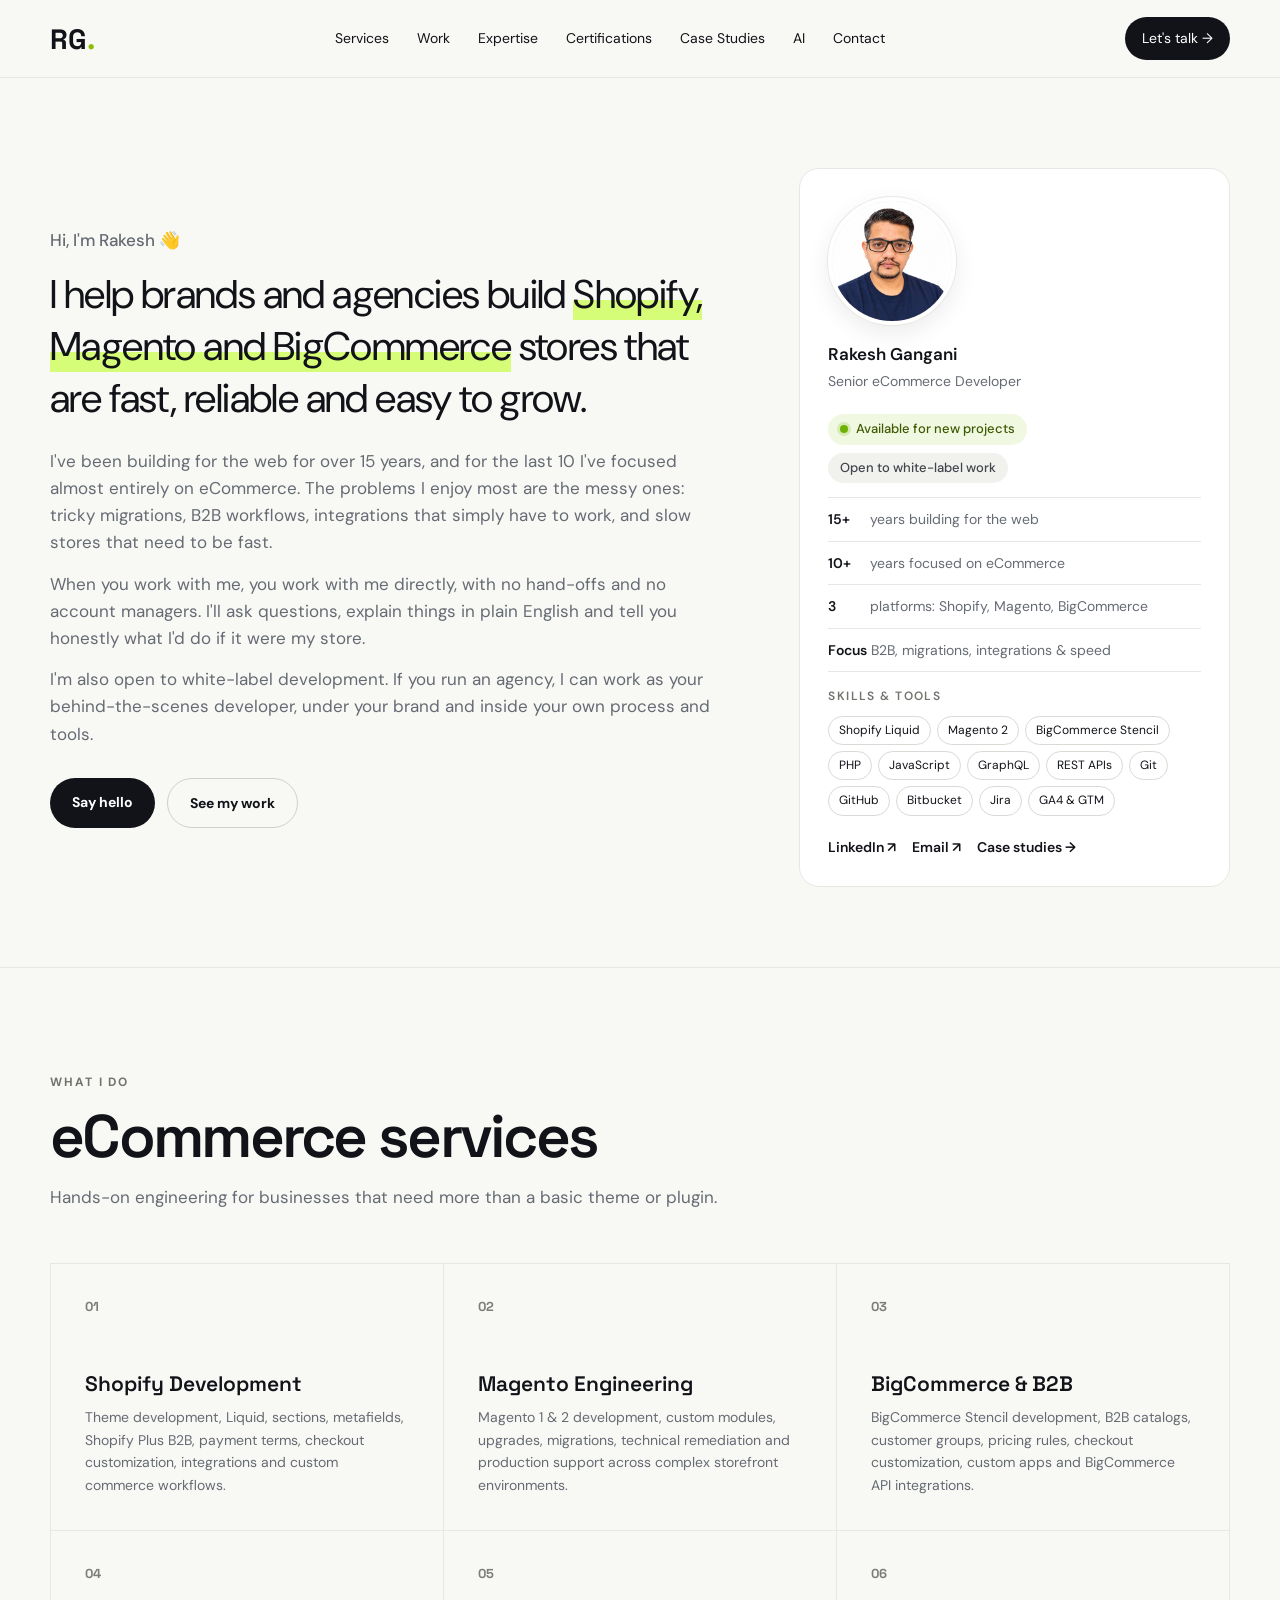
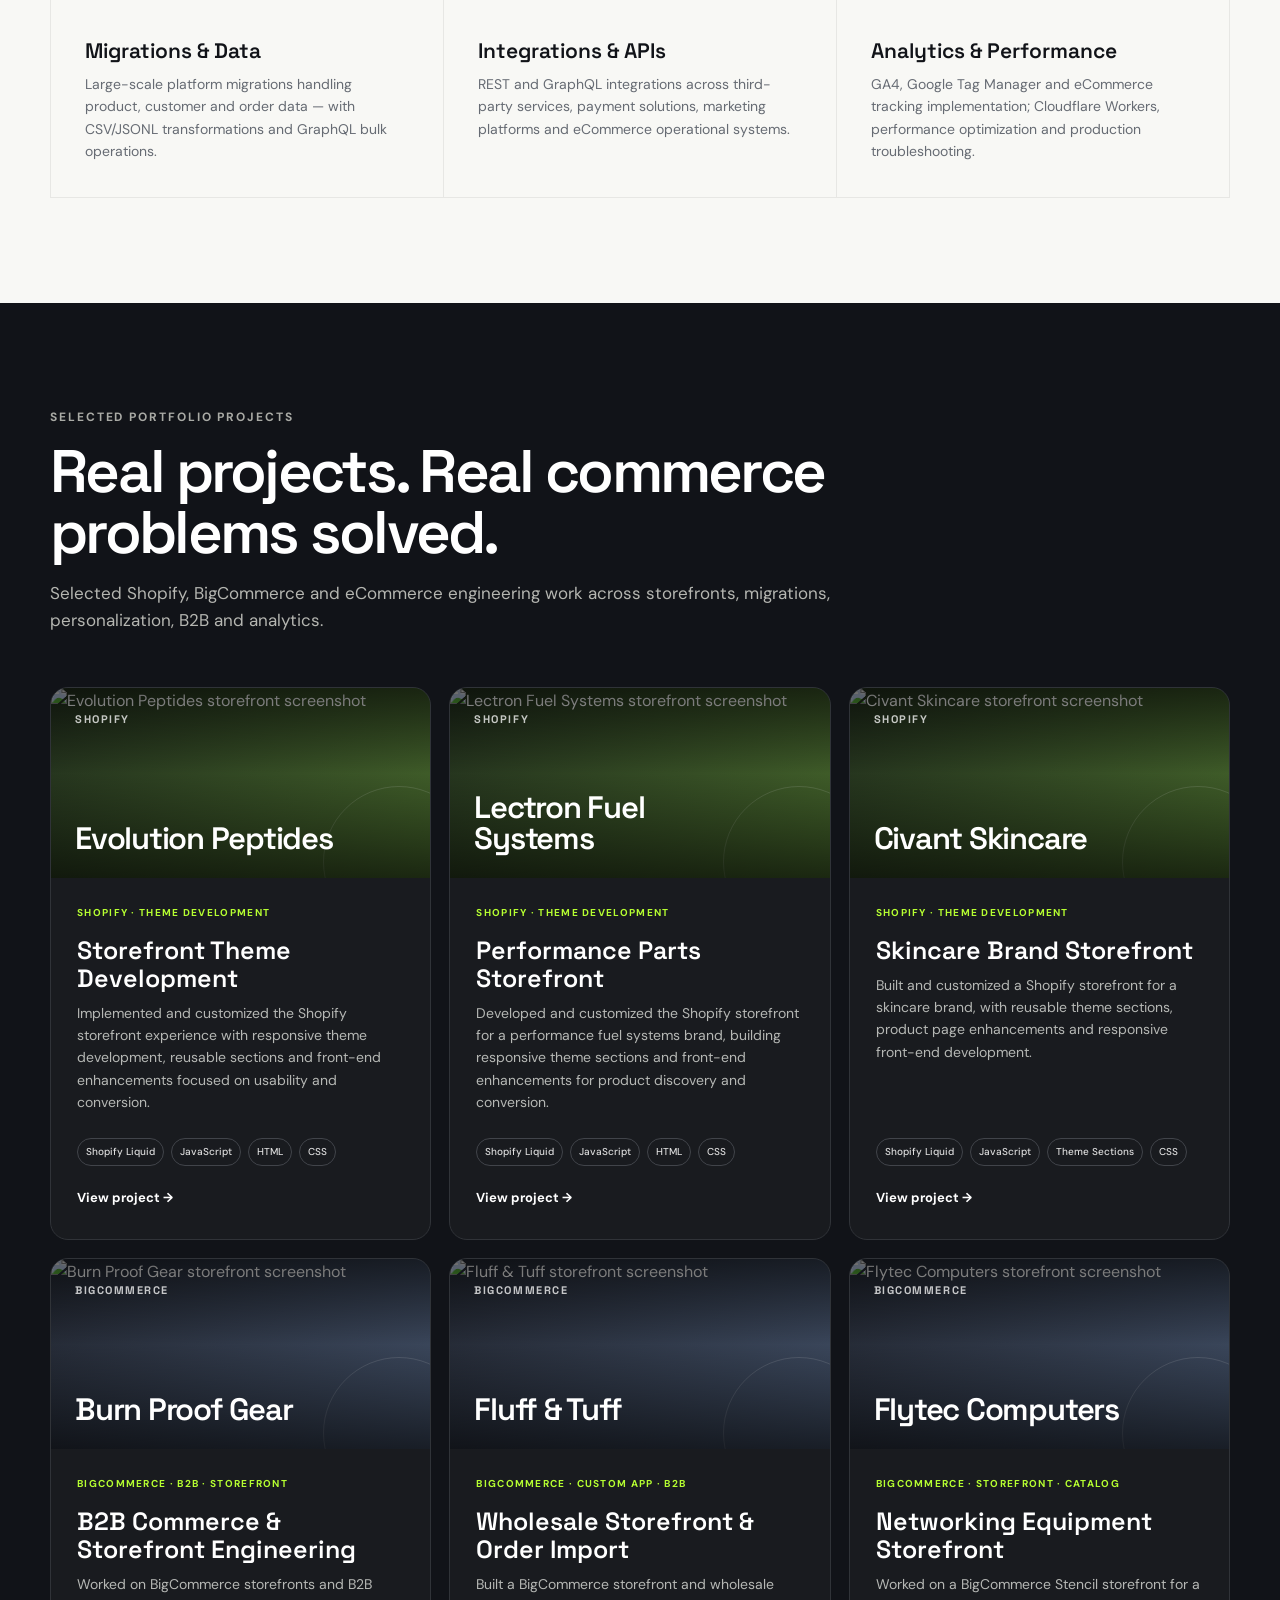
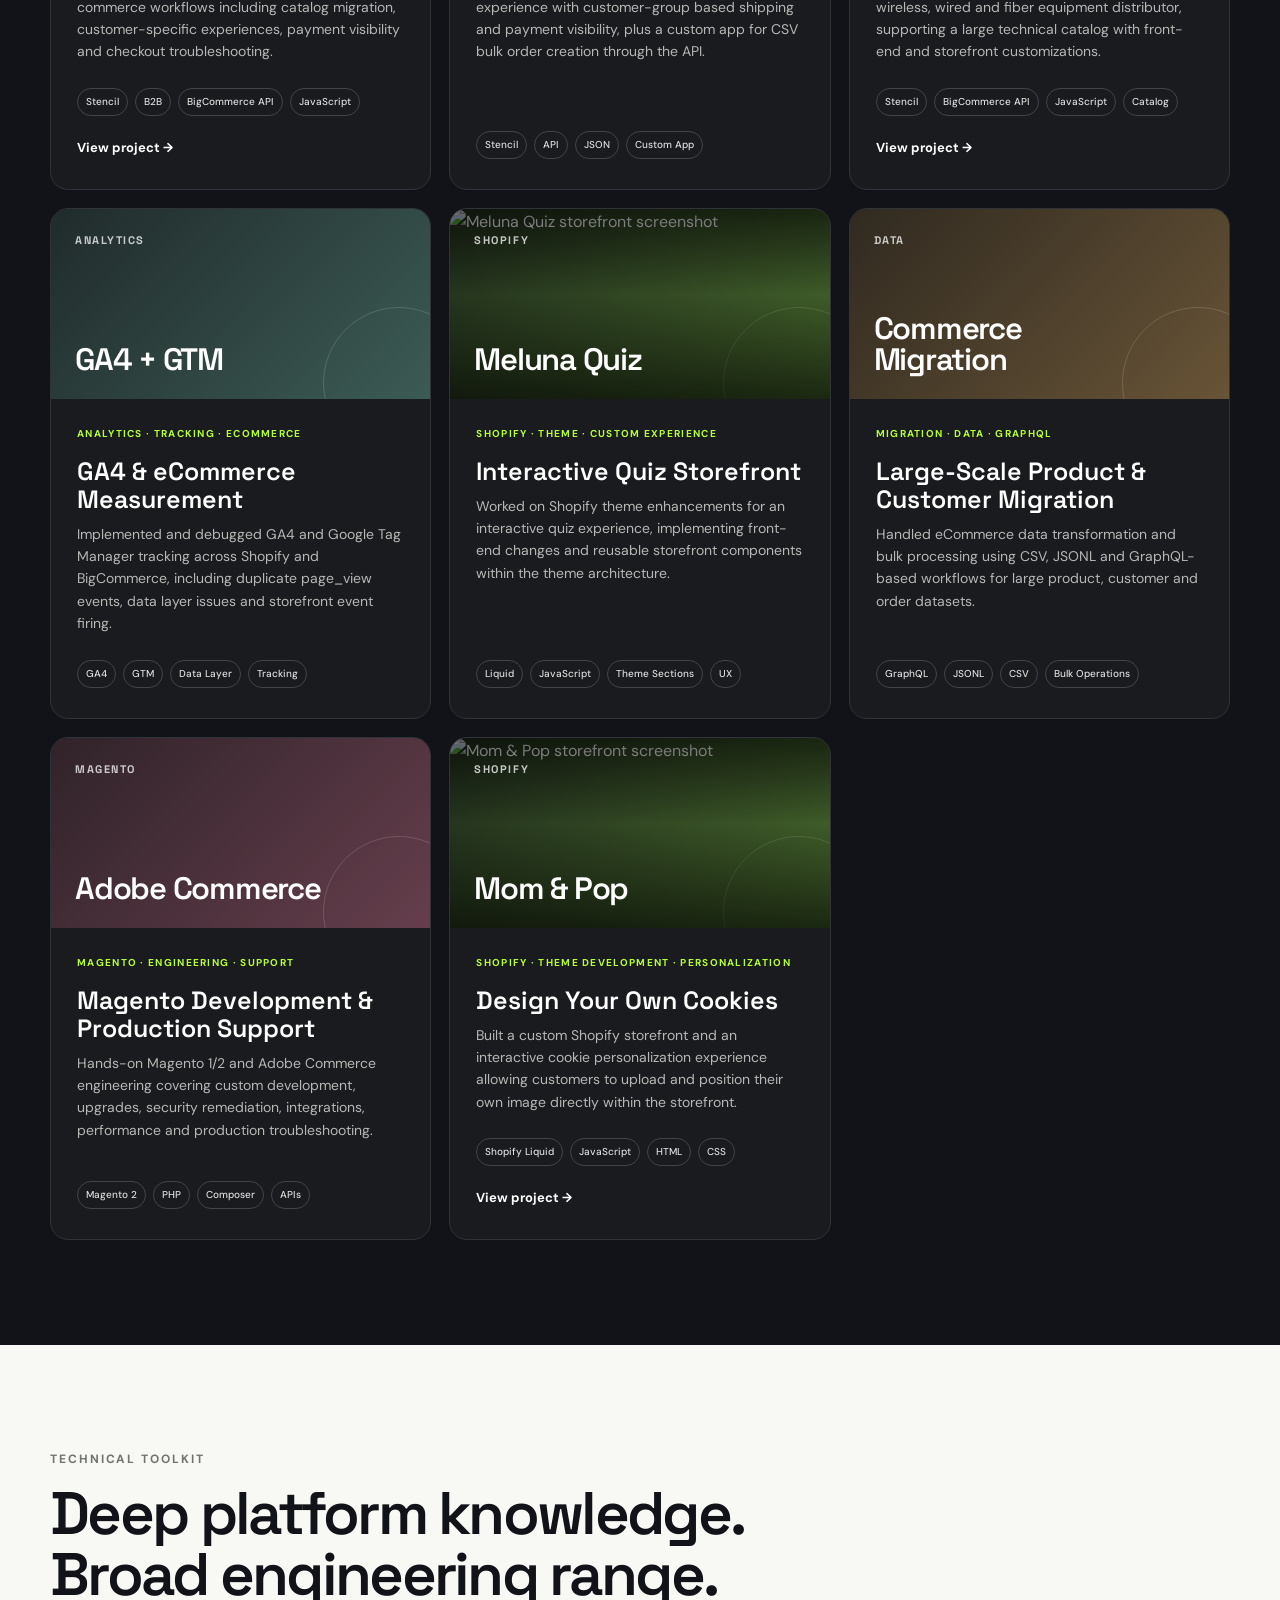
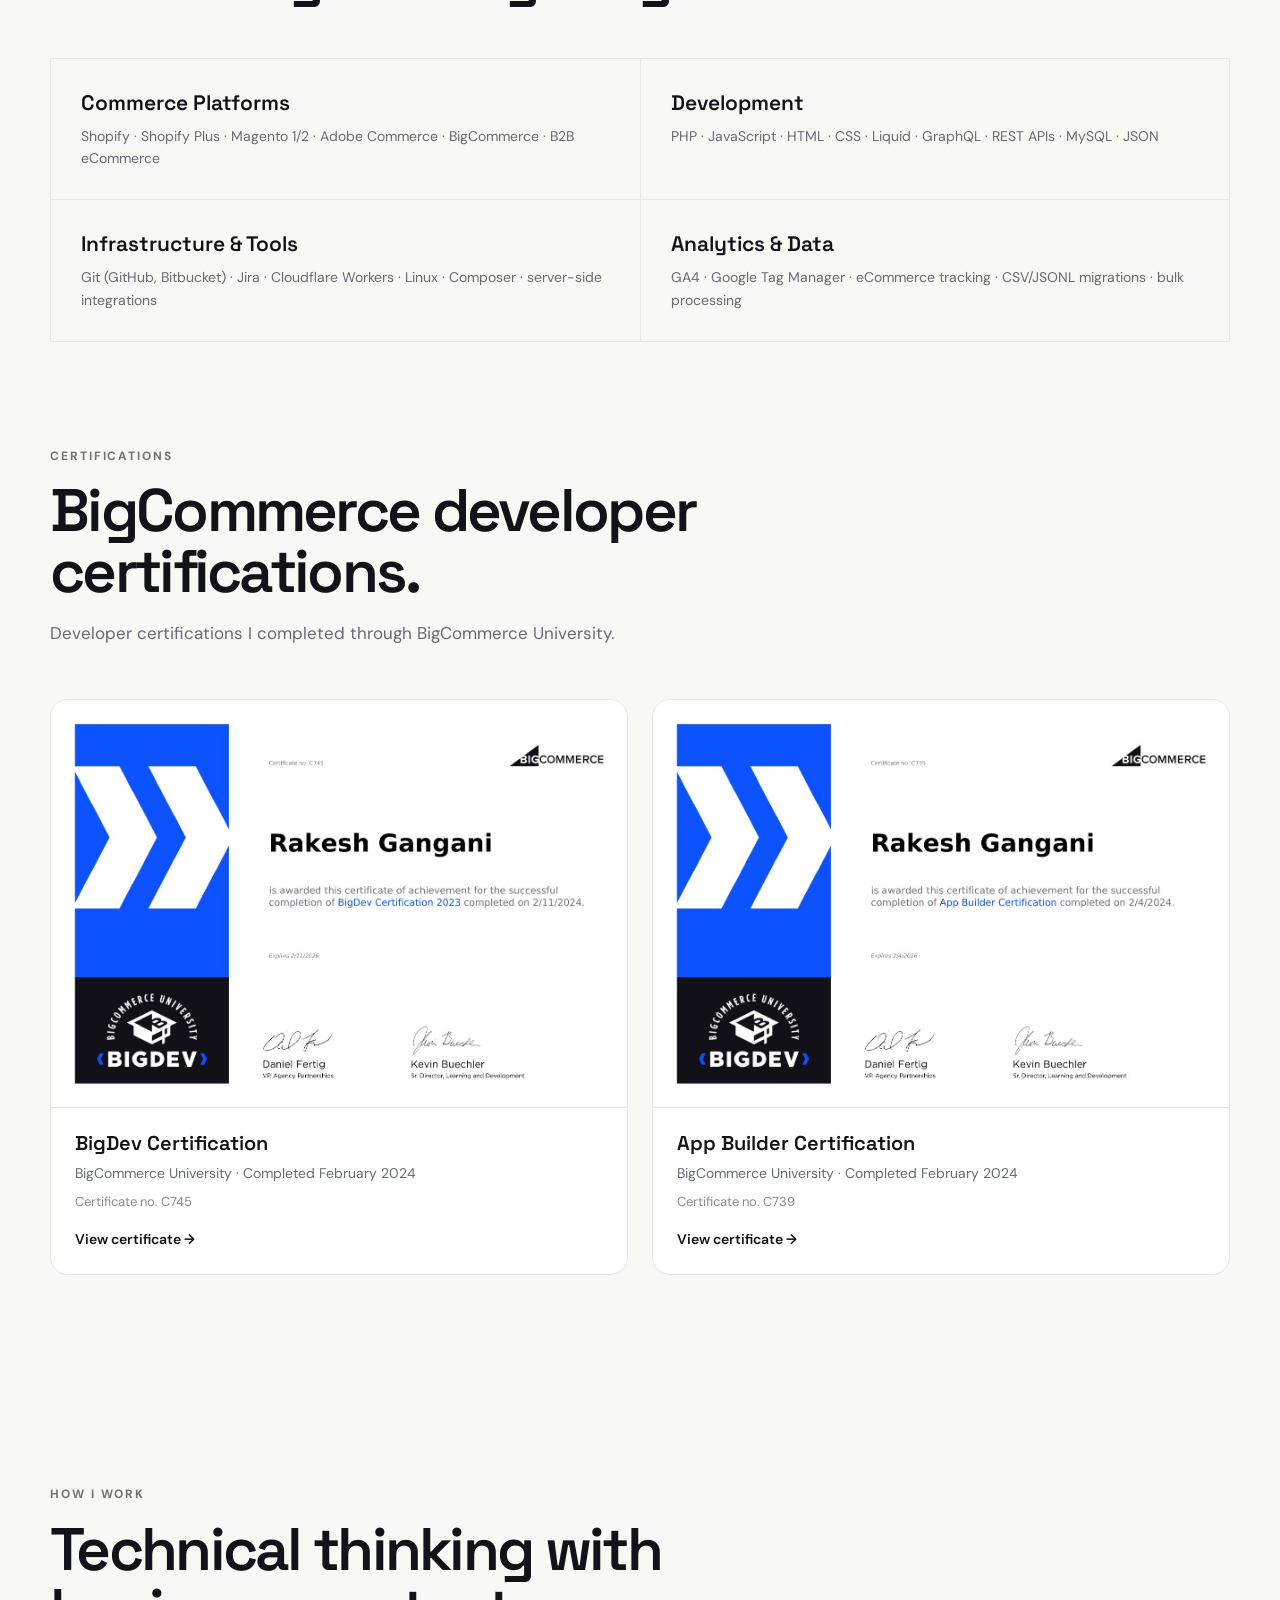
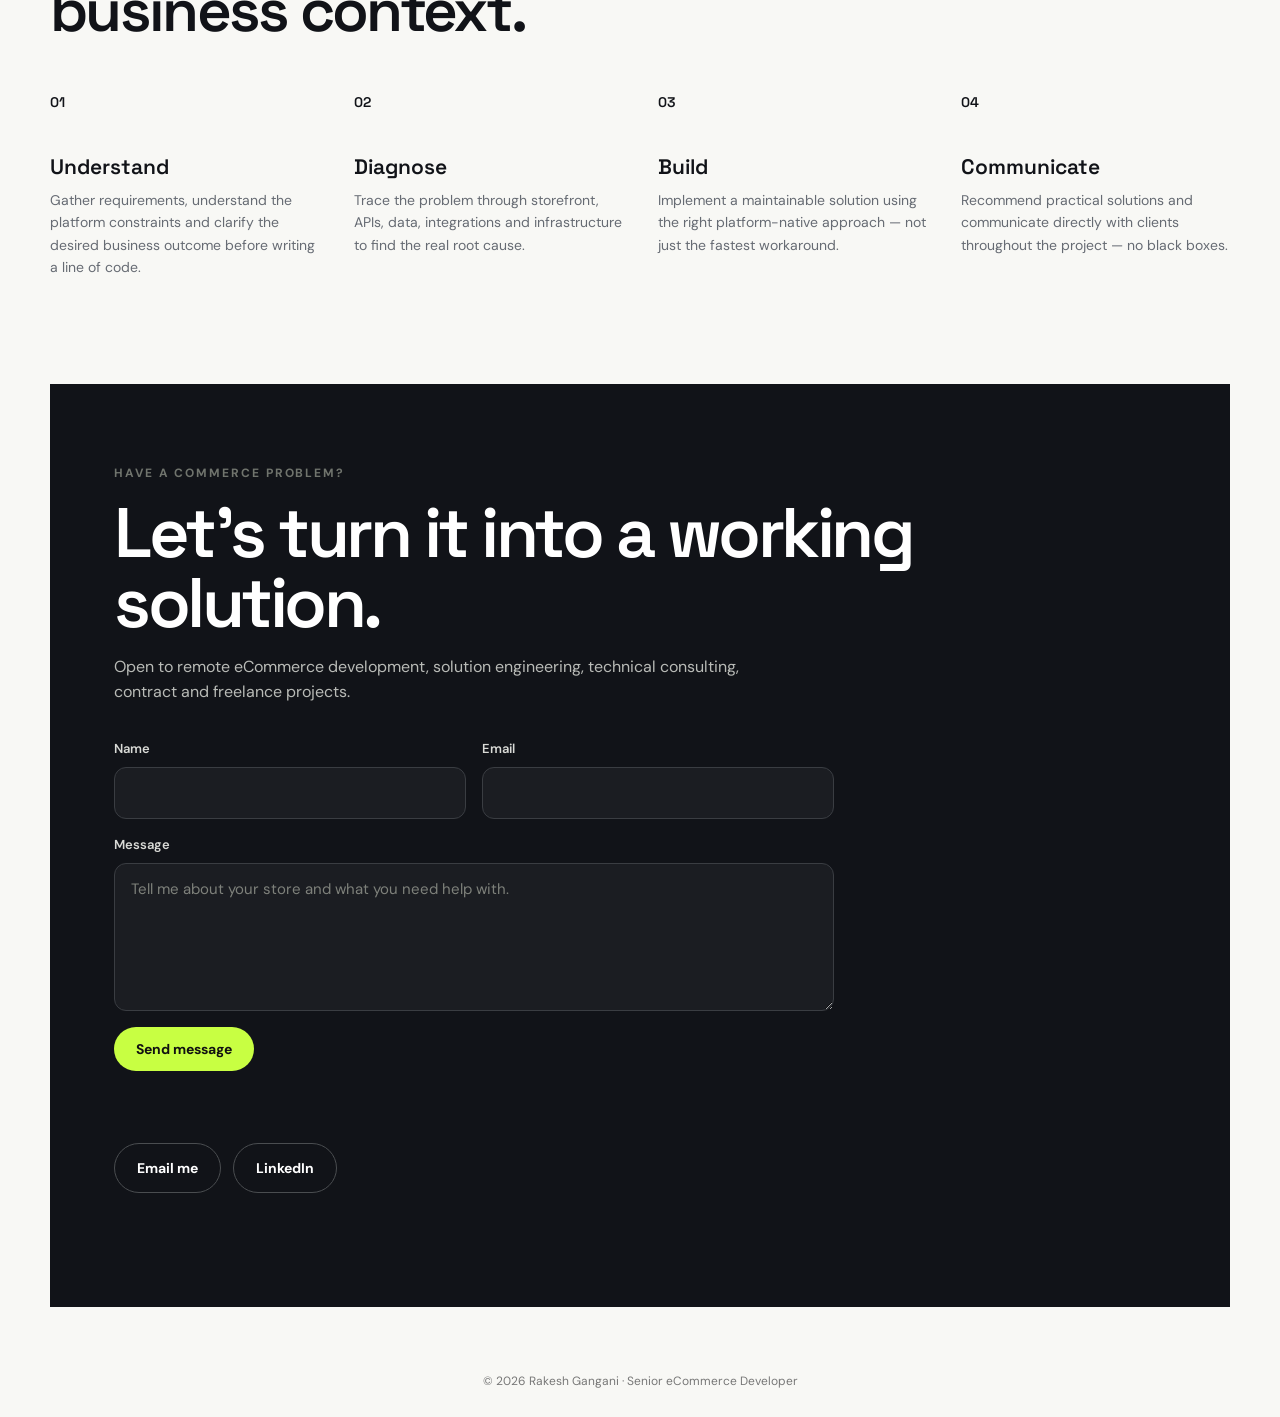
==== commit d3a8d3f1: "Added Skills" ====
--- a/index.html
+++ b/index.html
@@ -79,6 +79,11 @@
         "Google Analytics 4",
         "Google Tag Manager",
         "Cloudflare Workers",
+        "Git",
+        "GitHub",
+        "Bitbucket",
+        "Jira",
+        "White-label eCommerce development",
         "eCommerce performance optimization"
       ],
       "hasOccupation": {
@@ -153,10 +158,11 @@
 <body>
 <header class="nav">
   <a class="brand" href="#top">RG<span>.</span></a>
-  <nav>
+  <nav id="site-nav">
     <a href="#services">Services</a><a href="#work">Work</a><a href="#stack">Expertise</a><a href="#certifications">Certifications</a><a href="case-studies/">Case Studies</a><a href="sidekick-ai/">AI</a><a href="#contact">Contact</a>
   </nav>
   <a class="nav-cta" href="#contact">Let's talk →</a>
+  <button class="nav-toggle" type="button" aria-label="Open menu" aria-expanded="false" aria-controls="site-nav"><span></span><span></span><span></span></button>
 </header>
 
 <main id="top">
@@ -166,6 +172,7 @@
     <h1>I help brands and agencies build <span class="mark">Shopify, Magento and BigCommerce</span> stores that are fast, reliable and easy to grow.</h1>
     <p>I've been building for the web for over 15 years, and for the last 10 I've focused almost entirely on eCommerce. The problems I enjoy most are the messy ones: tricky migrations, B2B workflows, integrations that simply have to work, and slow stores that need to be fast.</p>
     <p>When you work with me, you work with me directly, with no hand-offs and no account managers. I'll ask questions, explain things in plain English and tell you honestly what I'd do if it were my store.</p>
+    <p>I'm also open to white-label development. If you run an agency, I can work as your behind-the-scenes developer, under your brand and inside your own process and tools.</p>
     <div class="actions"><a class="button primary" href="#contact">Say hello</a><a class="button ghost" href="#work">See my work</a></div>
   </div>
   <aside class="intro-card">
@@ -173,13 +180,17 @@
       <div class="avatar"><img src="images/rakesh-gangani-384.jpg" alt="Photo of Rakesh Gangani" width="128" height="128"></div>
       <div><strong>Rakesh Gangani</strong><span>Senior eCommerce Developer</span></div>
     </div>
-    <p class="intro-status"><span class="dot" aria-hidden="true"></span>Available for new projects</p>
+    <div class="intro-badges"><p class="intro-status"><span class="dot" aria-hidden="true"></span>Available for new projects</p><p class="intro-status alt">Open to white-label work</p></div>
     <ul class="intro-facts">
       <li><b>15+</b> years building for the web</li>
       <li><b>10+</b> years focused on eCommerce</li>
       <li><b>3</b> platforms: Shopify, Magento, BigCommerce</li>
       <li><b>Focus</b> B2B, migrations, integrations &amp; speed</li>
     </ul>
+    <div class="intro-skills">
+      <h2>Skills &amp; tools</h2>
+      <ul><li>Shopify Liquid</li><li>Magento 2</li><li>BigCommerce Stencil</li><li>PHP</li><li>JavaScript</li><li>GraphQL</li><li>REST APIs</li><li>Git</li><li>GitHub</li><li>Bitbucket</li><li>Jira</li><li>GA4 &amp; GTM</li></ul>
+    </div>
     <div class="intro-links"><a href="https://linkedin.com/in/rakeshgangani" target="_blank" rel="noopener">LinkedIn ↗</a><a href="mailto:rakeshgangani87@gmail.com">Email ↗</a><a href="case-studies/">Case studies →</a></div>
   </aside>
 </section>
@@ -370,7 +381,7 @@
   <div class="stack">
     <div><h3>Commerce Platforms</h3><p>Shopify · Shopify Plus · Magento 1/2 · Adobe Commerce · BigCommerce · B2B eCommerce</p></div>
     <div><h3>Development</h3><p>PHP · JavaScript · HTML · CSS · Liquid · GraphQL · REST APIs · MySQL · JSON</p></div>
-    <div><h3>Infrastructure &amp; Tools</h3><p>Git · Cloudflare Workers · Linux · Composer · server-side integrations</p></div>
+    <div><h3>Infrastructure &amp; Tools</h3><p>Git (GitHub, Bitbucket) · Jira · Cloudflare Workers · Linux · Composer · server-side integrations</p></div>
     <div><h3>Analytics &amp; Data</h3><p>GA4 · Google Tag Manager · eCommerce tracking · CSV/JSONL migrations · bulk processing</p></div>
   </div>
 </section>
--- a/styles.css
+++ b/styles.css
@@ -67,3 +67,16 @@
 .certs{padding-top:0}.cert-grid{display:grid;grid-template-columns:repeat(2,minmax(0,1fr));gap:24px}.cert-card{background:#fff;border:1px solid var(--line);border-radius:18px;overflow:hidden}.cert-card img{display:block;width:100%;height:auto;border-bottom:1px solid var(--line)}
 .cert-info{padding:22px 24px 24px}.cert-info h3{font:600 20px "Space Grotesk";margin:0 0 6px}.cert-info p{font-size:14px;color:var(--muted);margin:0 0 4px}.cert-info span{font-size:13px;color:#8a8d87}.cert-link{display:block;margin-top:14px;font-size:14px;font-weight:600;color:var(--ink);text-decoration:none}.cert-link:hover{text-decoration:underline}
 @media(max-width:800px){.cert-grid{grid-template-columns:1fr}}
+/* Mobile menu */
+.nav-toggle{display:none;width:44px;height:44px;padding:0;border:1px solid #cfd0cb;border-radius:50%;background:transparent;cursor:pointer;flex-direction:column;align-items:center;justify-content:center;gap:5px;flex:none}
+.nav-toggle span{display:block;width:18px;height:2px;border-radius:2px;background:var(--ink);transition:transform .2s,opacity .2s}
+.nav.open .nav-toggle span:nth-child(1){transform:translateY(7px) rotate(45deg)}.nav.open .nav-toggle span:nth-child(2){opacity:0}.nav.open .nav-toggle span:nth-child(3){transform:translateY(-7px) rotate(-45deg)}
+@media(max-width:960px){
+.nav-toggle{display:flex}.nav .nav-cta{margin-left:auto;margin-right:10px}
+.nav nav{display:none;position:absolute;top:100%;left:0;right:0;flex-direction:column;gap:0;background:var(--paper);border-bottom:1px solid var(--line);padding:8px var(--gutter) 16px;box-shadow:0 18px 30px rgba(17,19,24,.08);max-height:calc(100vh - 78px);overflow-y:auto}
+.nav.open nav{display:flex}
+.nav nav a{font-size:17px;padding:14px 0;border-bottom:1px solid var(--line)}.nav nav a:last-child{border-bottom:0}
+}
+.intro-badges{display:flex;flex-wrap:wrap;gap:8px;margin:20px 0 6px}.intro-badges .intro-status{margin:0}.intro-status.alt{background:#f1f1ee;color:#40444b}
+.intro-skills{margin:0 0 20px;padding-top:16px;border-top:1px solid var(--line)}.intro-skills h2{font:600 12px "DM Sans",sans-serif;letter-spacing:.12em;text-transform:uppercase;color:#70746d;margin:0 0 12px}.intro-skills ul{list-style:none;padding:0;margin:0;display:flex;flex-wrap:wrap;gap:6px}.intro-skills li{font-size:12px;color:var(--ink);border:1px solid #d9dad5;border-radius:999px;padding:4px 10px}
+.intro-facts{margin-bottom:0}
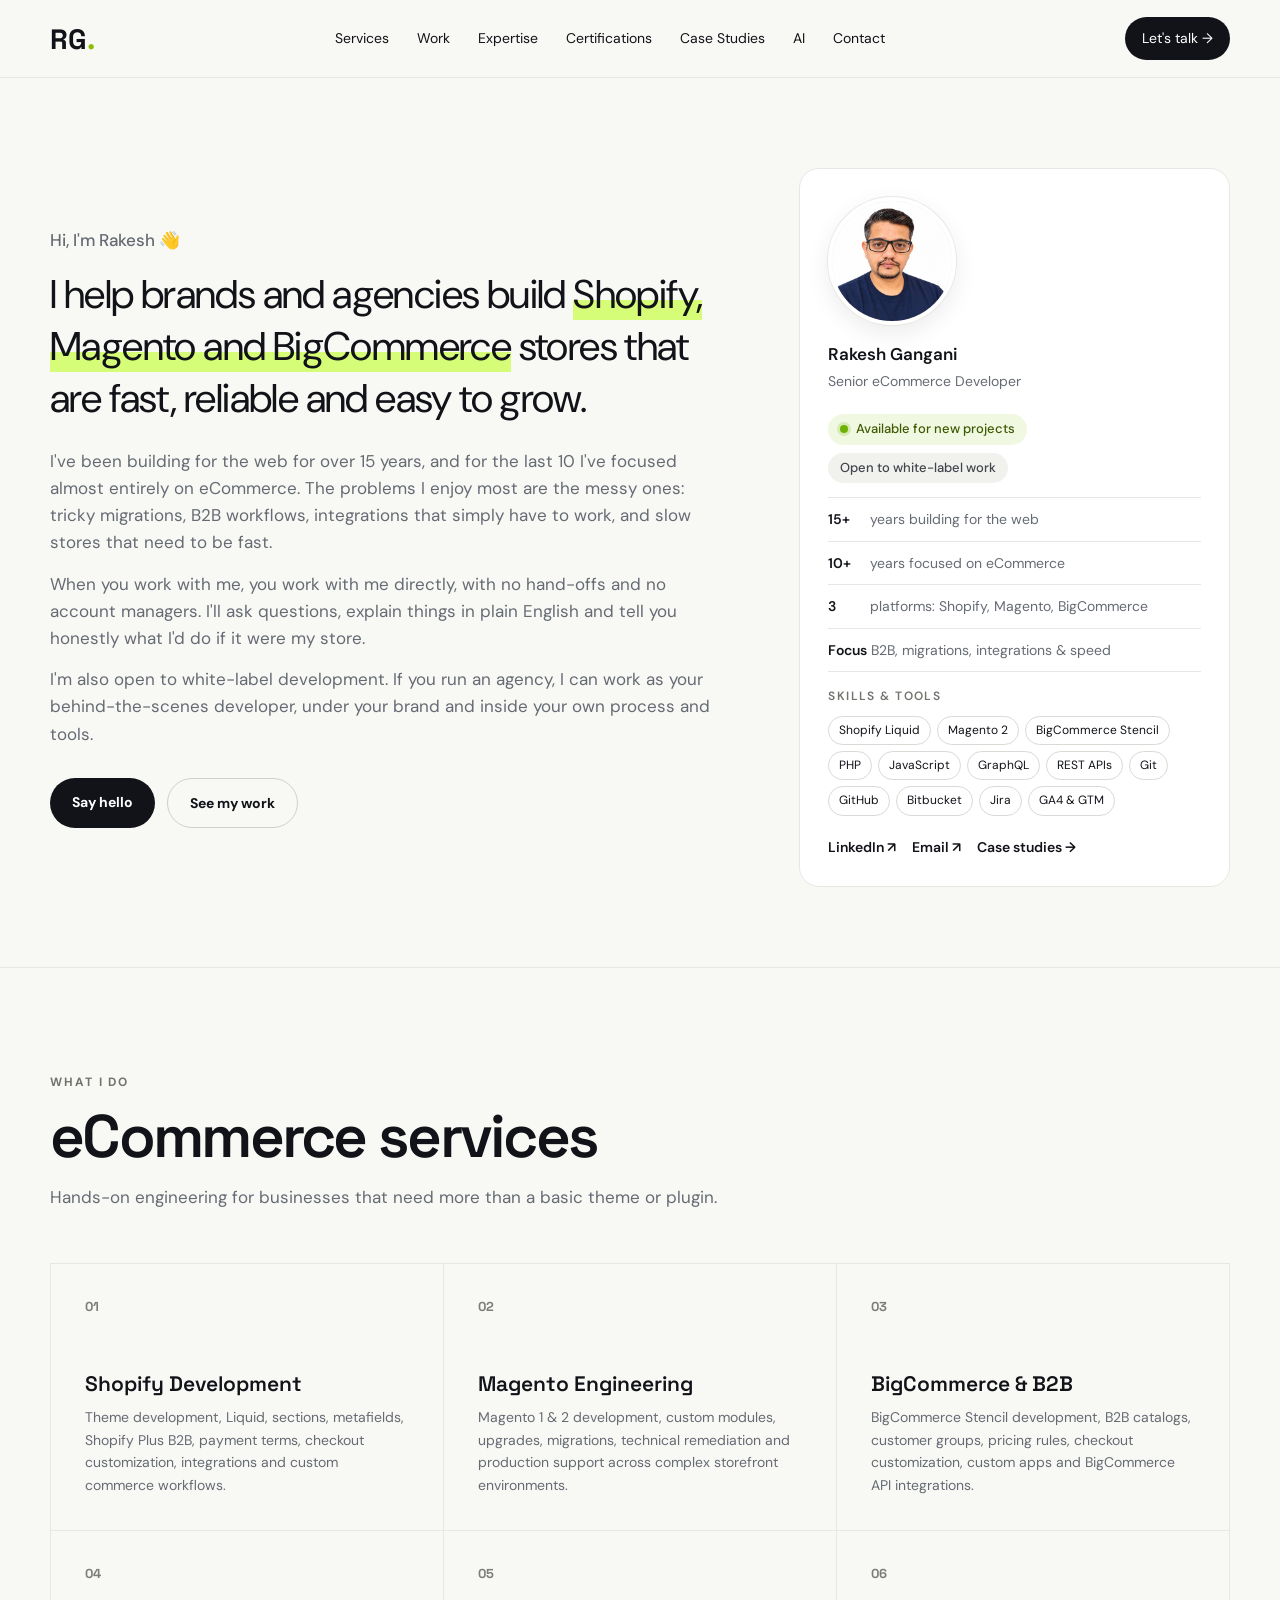
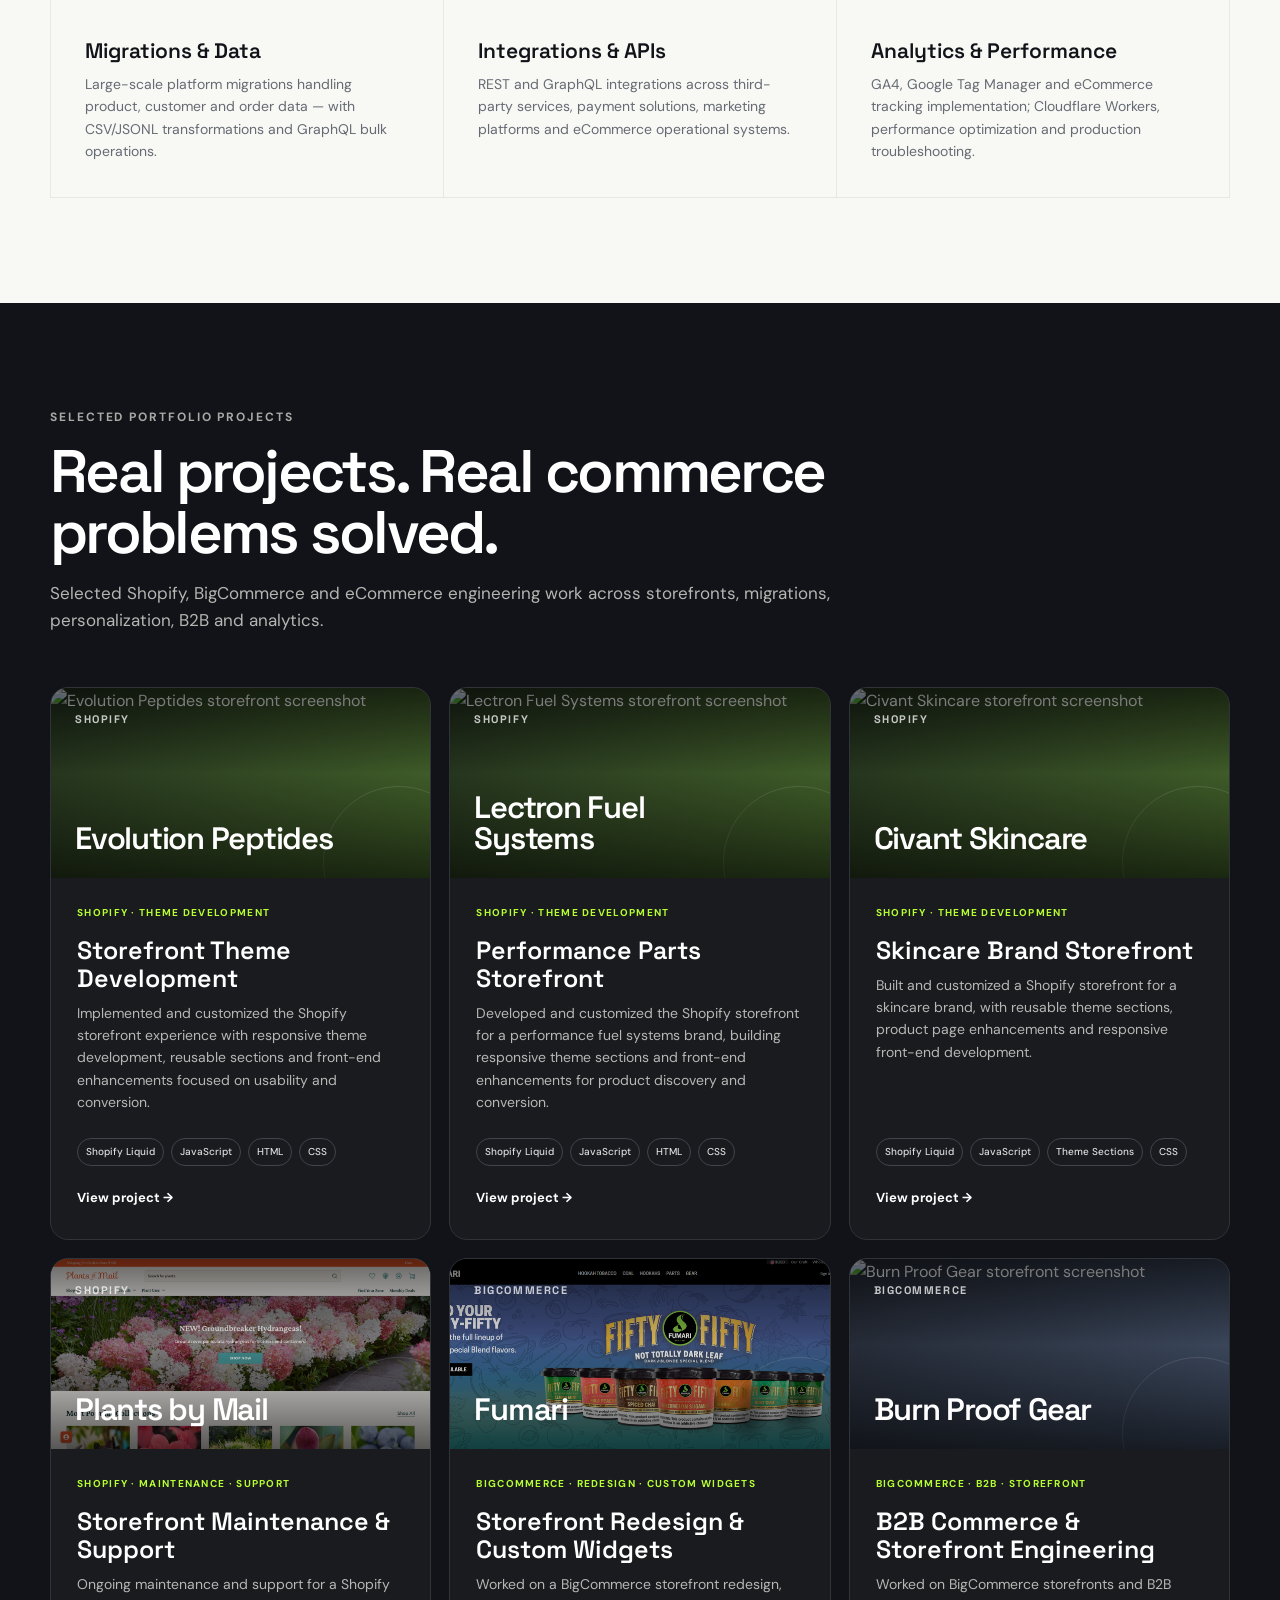
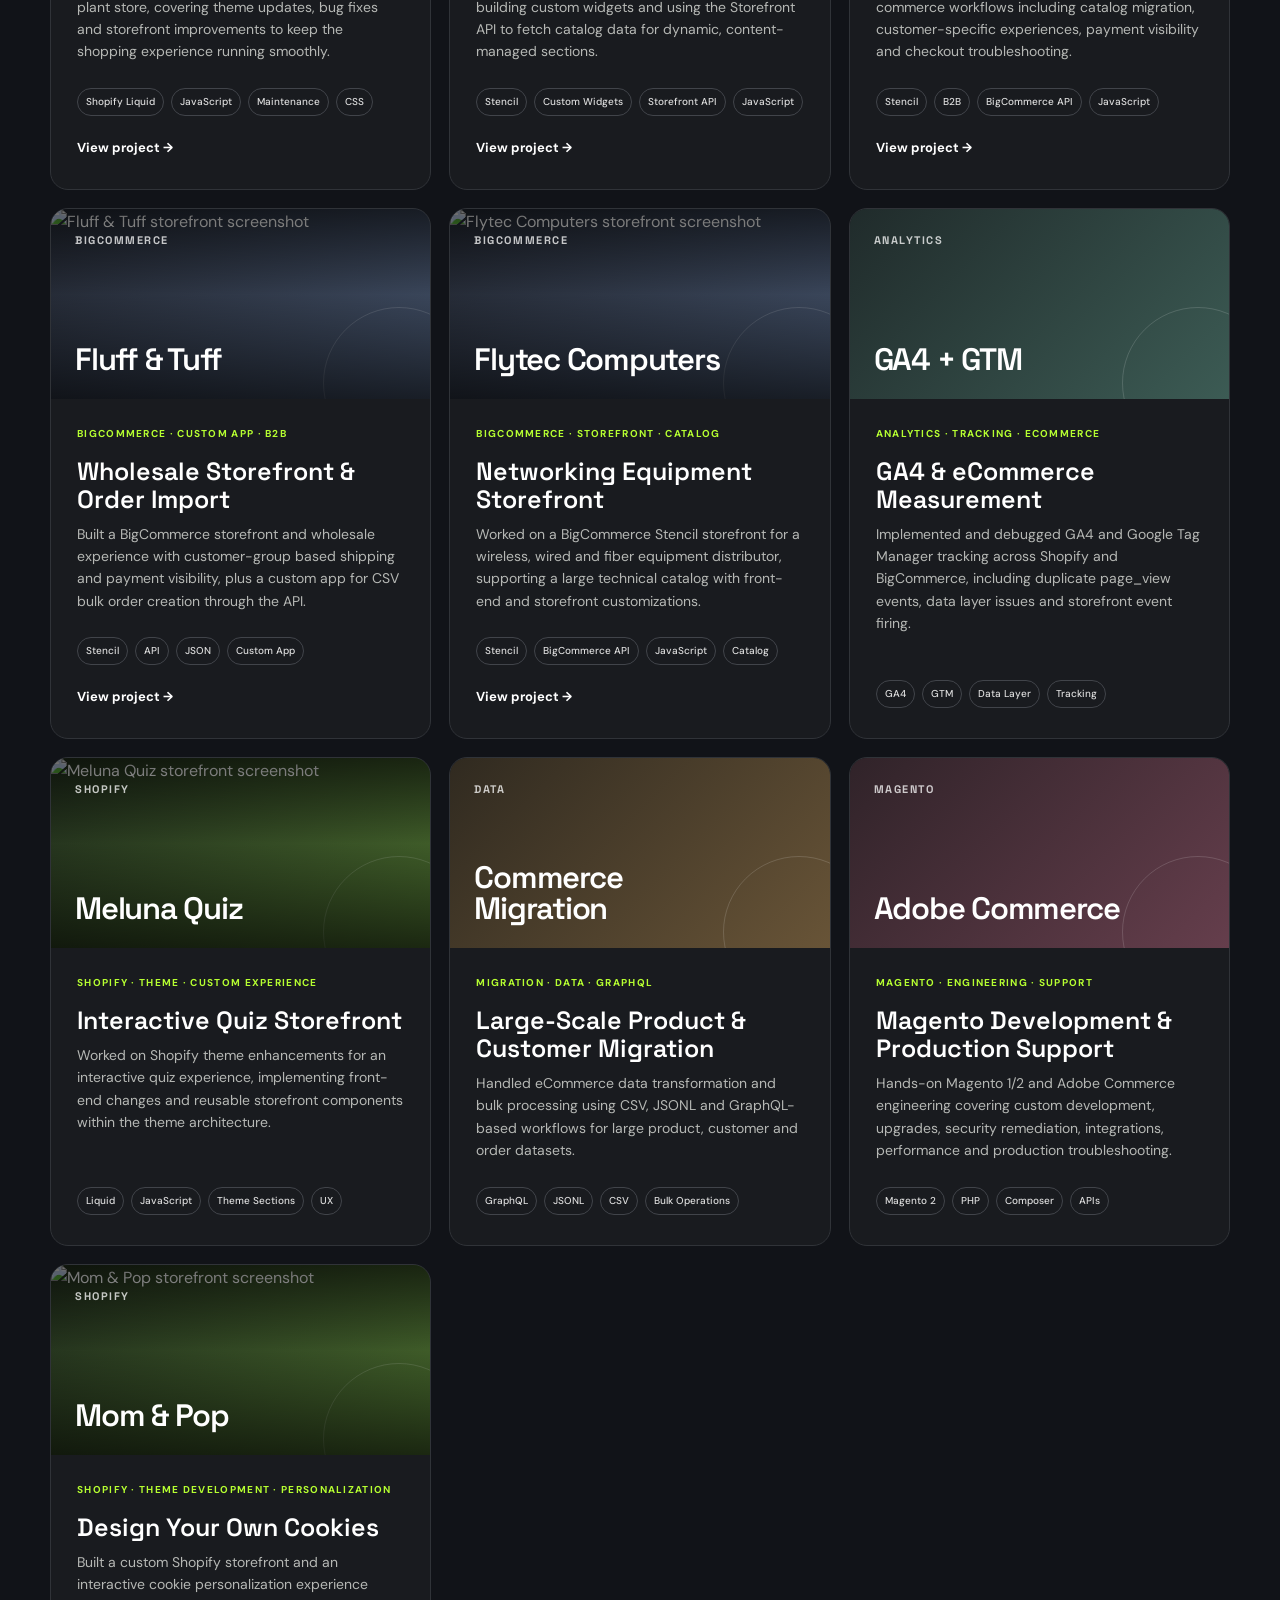
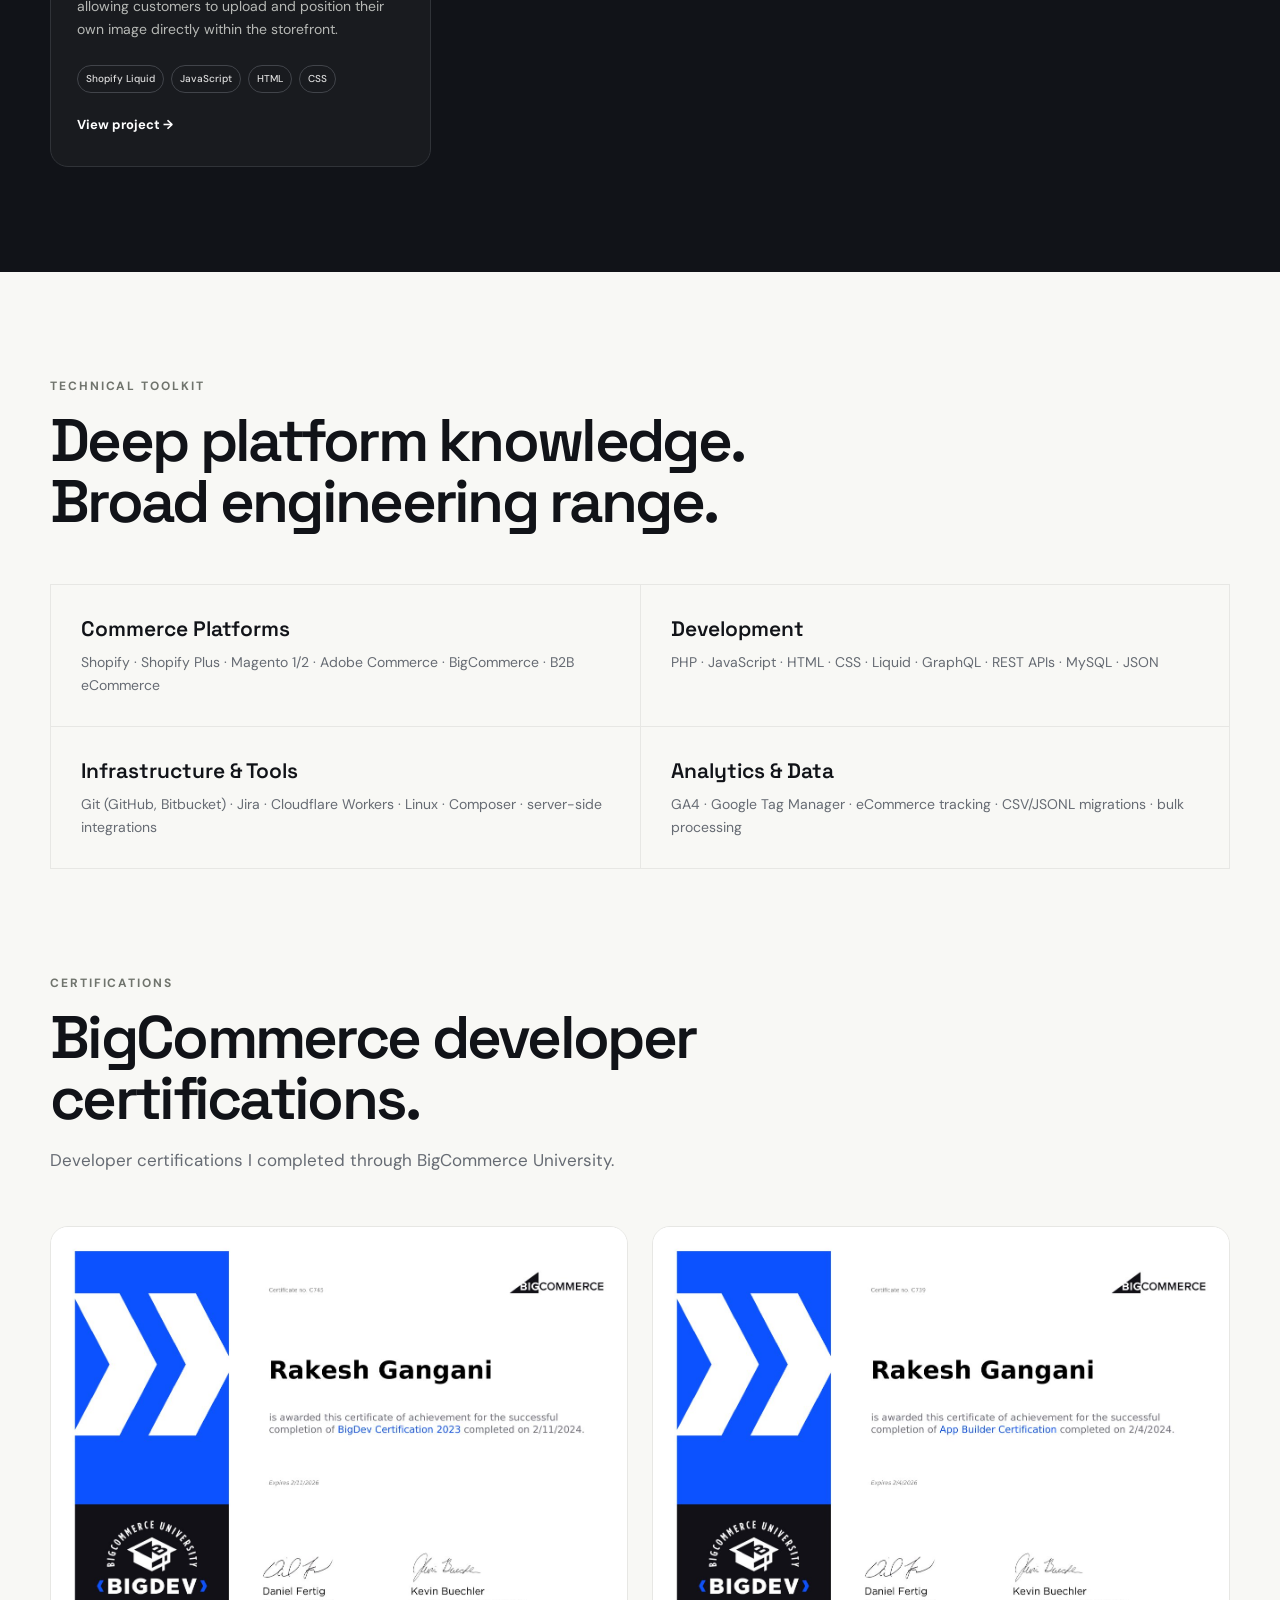
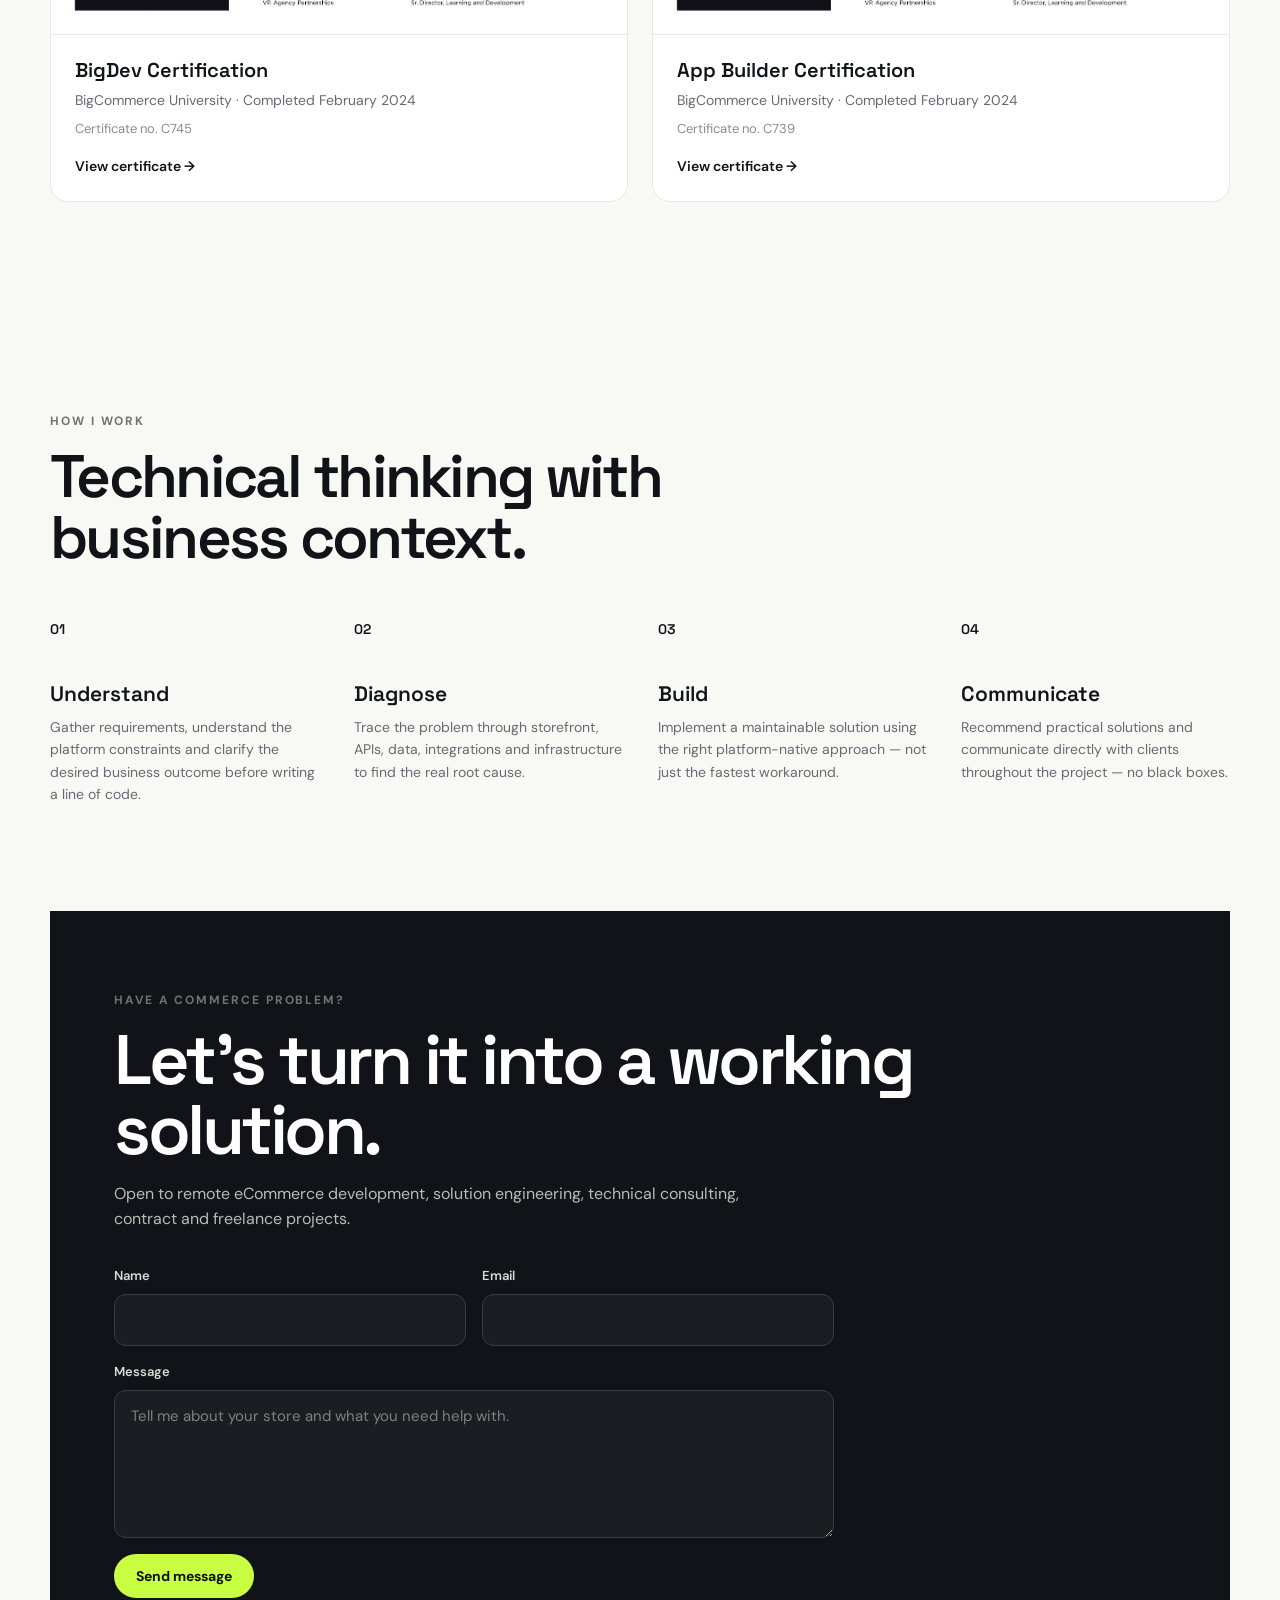
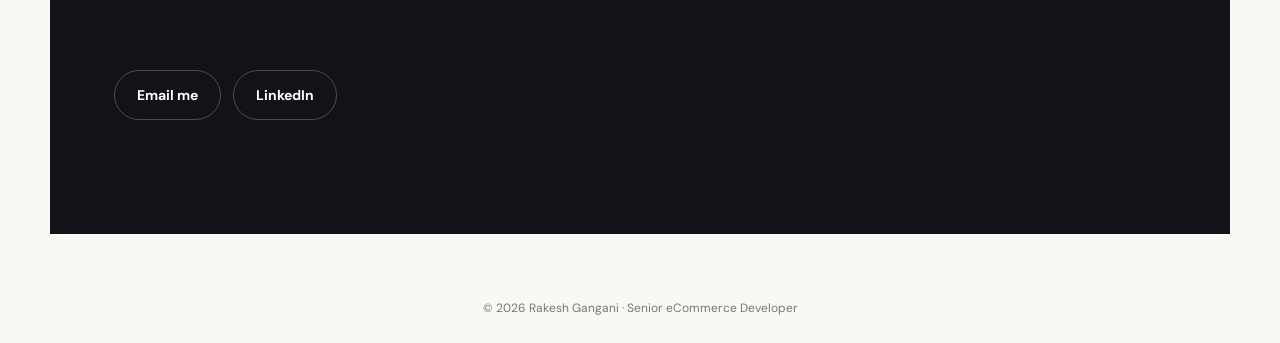
==== commit 04f4a165: "Add Fumari and Plants by Mail to portfolio Add Fumari (BigCommerce redesign, custom widgets, Storefr" ====
--- a/index.html
+++ b/index.html
@@ -262,6 +262,36 @@
     </article>
 
     <article class="portfolio-card">
+      <div class="project-image shopify has-image">
+        <img src="images/plantsbymail.com.png" alt="Plants by Mail storefront screenshot" loading="lazy">
+        <span>SHOPIFY</span>
+        <strong>Plants by Mail</strong>
+      </div>
+      <div class="project-content">
+        <span class="project-type">SHOPIFY · MAINTENANCE · SUPPORT</span>
+        <h3>Storefront Maintenance &amp; Support</h3>
+        <p>Ongoing maintenance and support for a Shopify plant store, covering theme updates, bug fixes and storefront improvements to keep the shopping experience running smoothly.</p>
+        <div class="project-tags"><b>Shopify Liquid</b><b>JavaScript</b><b>Maintenance</b><b>CSS</b></div>
+        <a href="https://www.plantsbymail.com/" target="_blank" rel="noopener" class="project-link">View project →</a>
+      </div>
+    </article>
+
+    <article class="portfolio-card">
+      <div class="project-image bigcommerce has-image">
+        <img src="images/fumari.com-card.png" alt="Fumari storefront screenshot" loading="lazy">
+        <span>BIGCOMMERCE</span>
+        <strong>Fumari</strong>
+      </div>
+      <div class="project-content">
+        <span class="project-type">BIGCOMMERCE · REDESIGN · CUSTOM WIDGETS</span>
+        <h3>Storefront Redesign &amp; Custom Widgets</h3>
+        <p>Worked on a BigCommerce storefront redesign, building custom widgets and using the Storefront API to fetch catalog data for dynamic, content-managed sections.</p>
+        <div class="project-tags"><b>Stencil</b><b>Custom Widgets</b><b>Storefront API</b><b>JavaScript</b></div>
+        <a href="https://www.fumari.com/" target="_blank" rel="noopener" class="project-link">View project →</a>
+      </div>
+    </article>
+
+    <article class="portfolio-card">
       <div class="project-image bigcommerce has-image">
         <img src="images/burnproofgear.com.png" alt="Burn Proof Gear storefront screenshot" loading="lazy">
         <span>BIGCOMMERCE</span>
@@ -287,6 +317,7 @@
         <h3>Wholesale Storefront &amp; Order Import</h3>
         <p>Built a BigCommerce storefront and wholesale experience with customer-group based shipping and payment visibility, plus a custom app for CSV bulk order creation through the API.</p>
         <div class="project-tags"><b>Stencil</b><b>API</b><b>JSON</b><b>Custom App</b></div>
+        <a href="https://fluffandtuff.com/" target="_blank" rel="noopener" class="project-link">View project →</a>
       </div>
     </article>
 
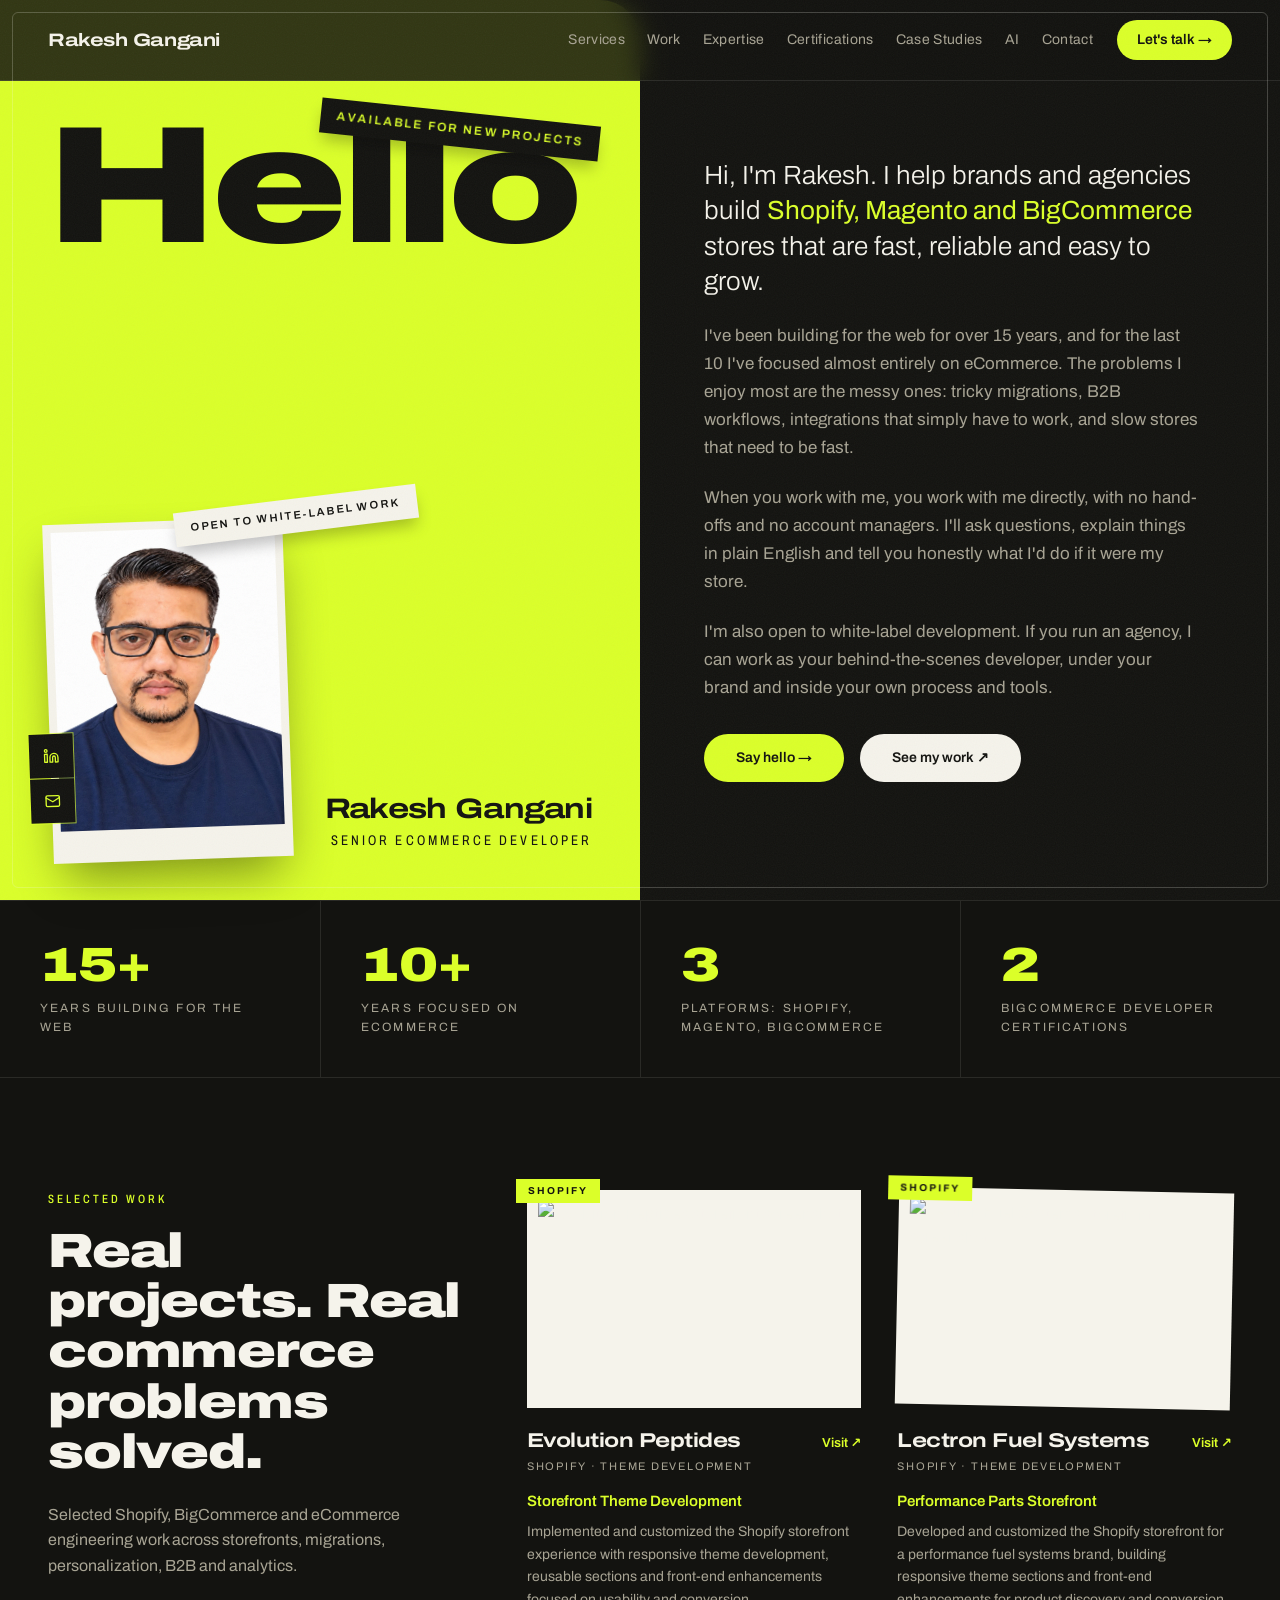
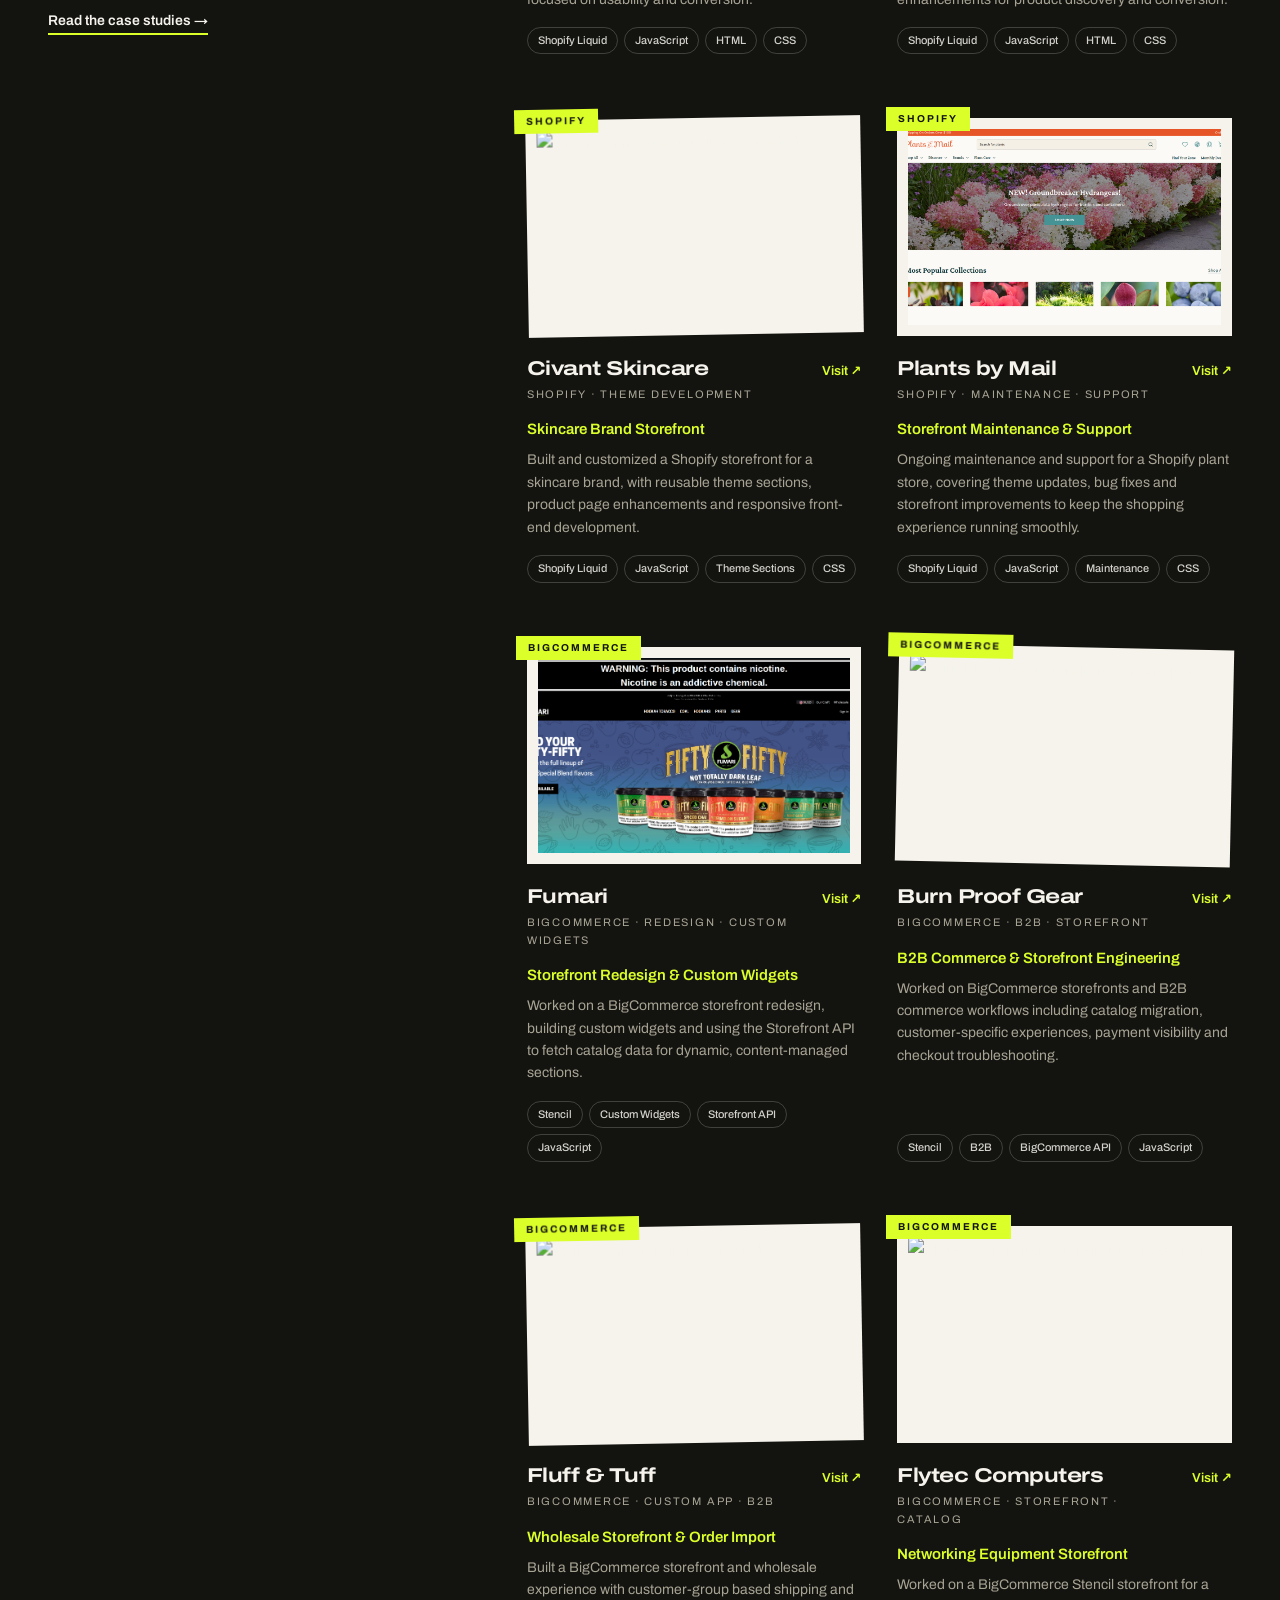
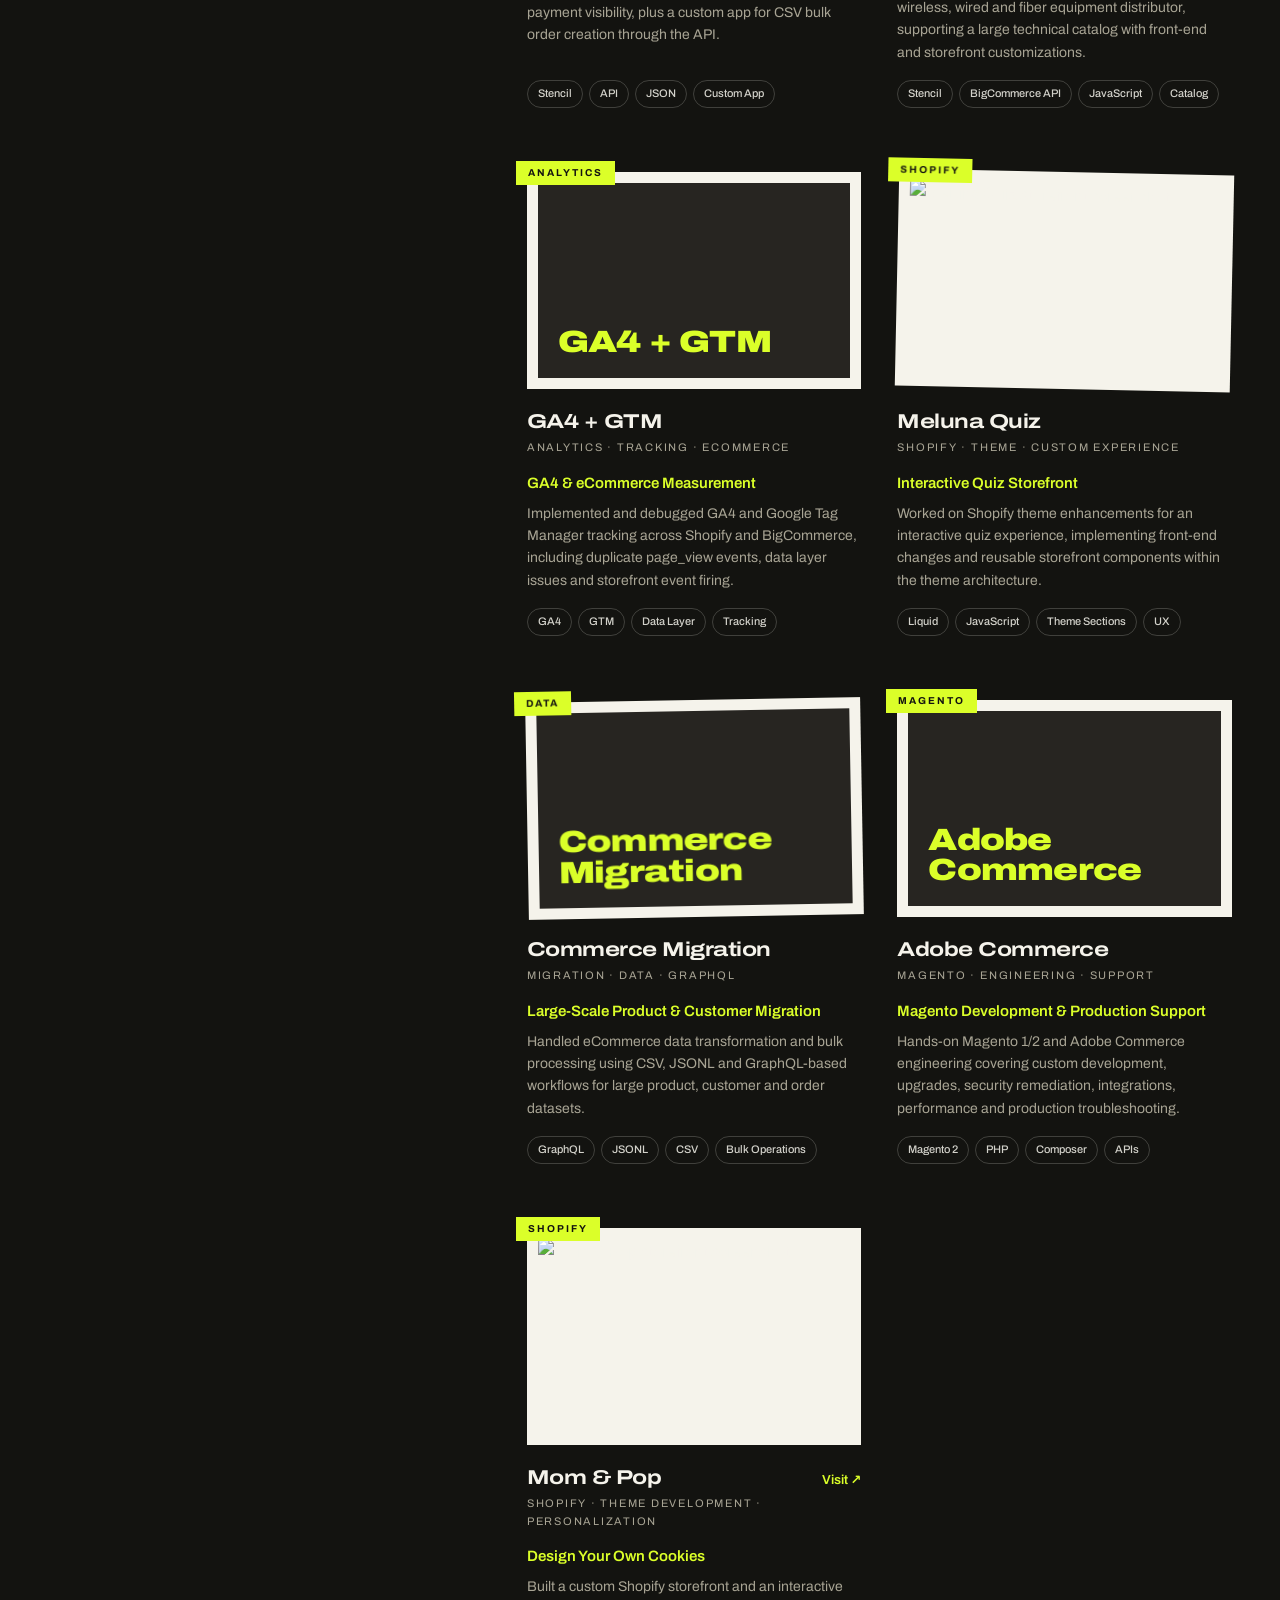
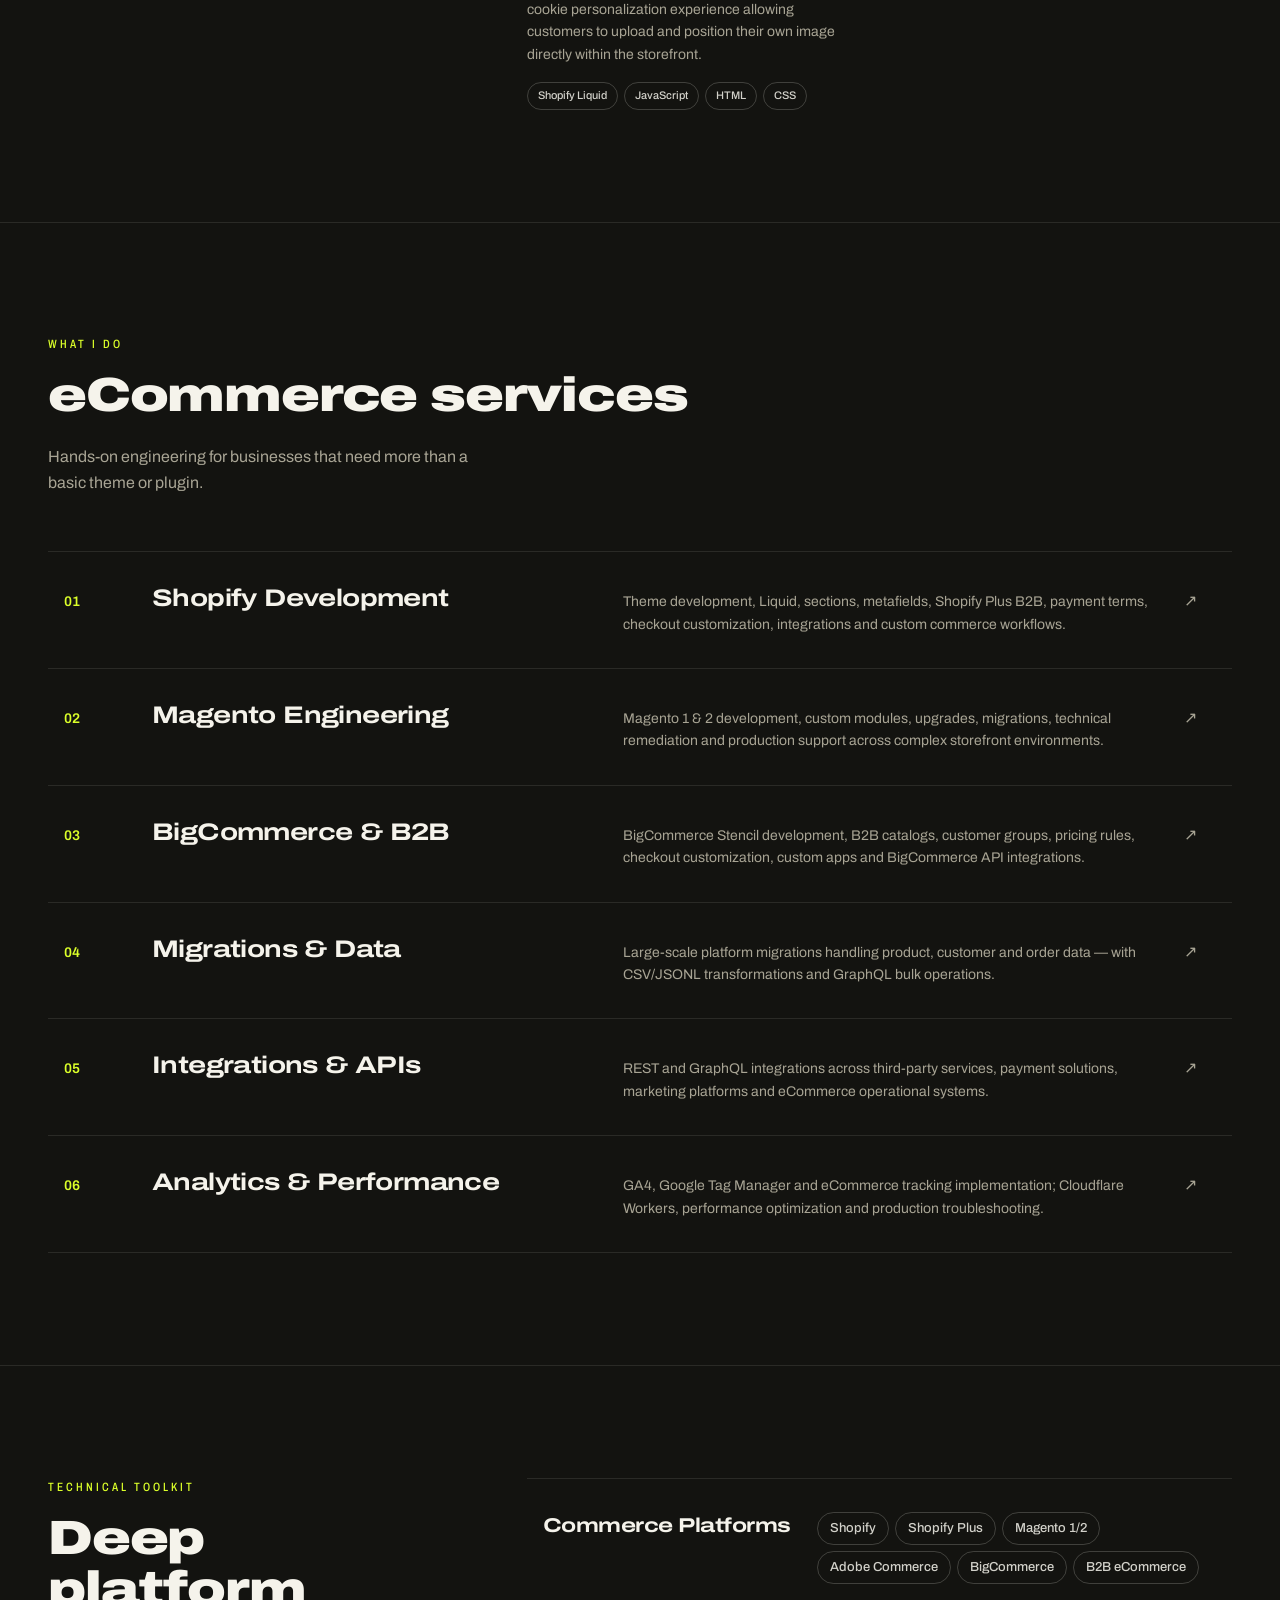
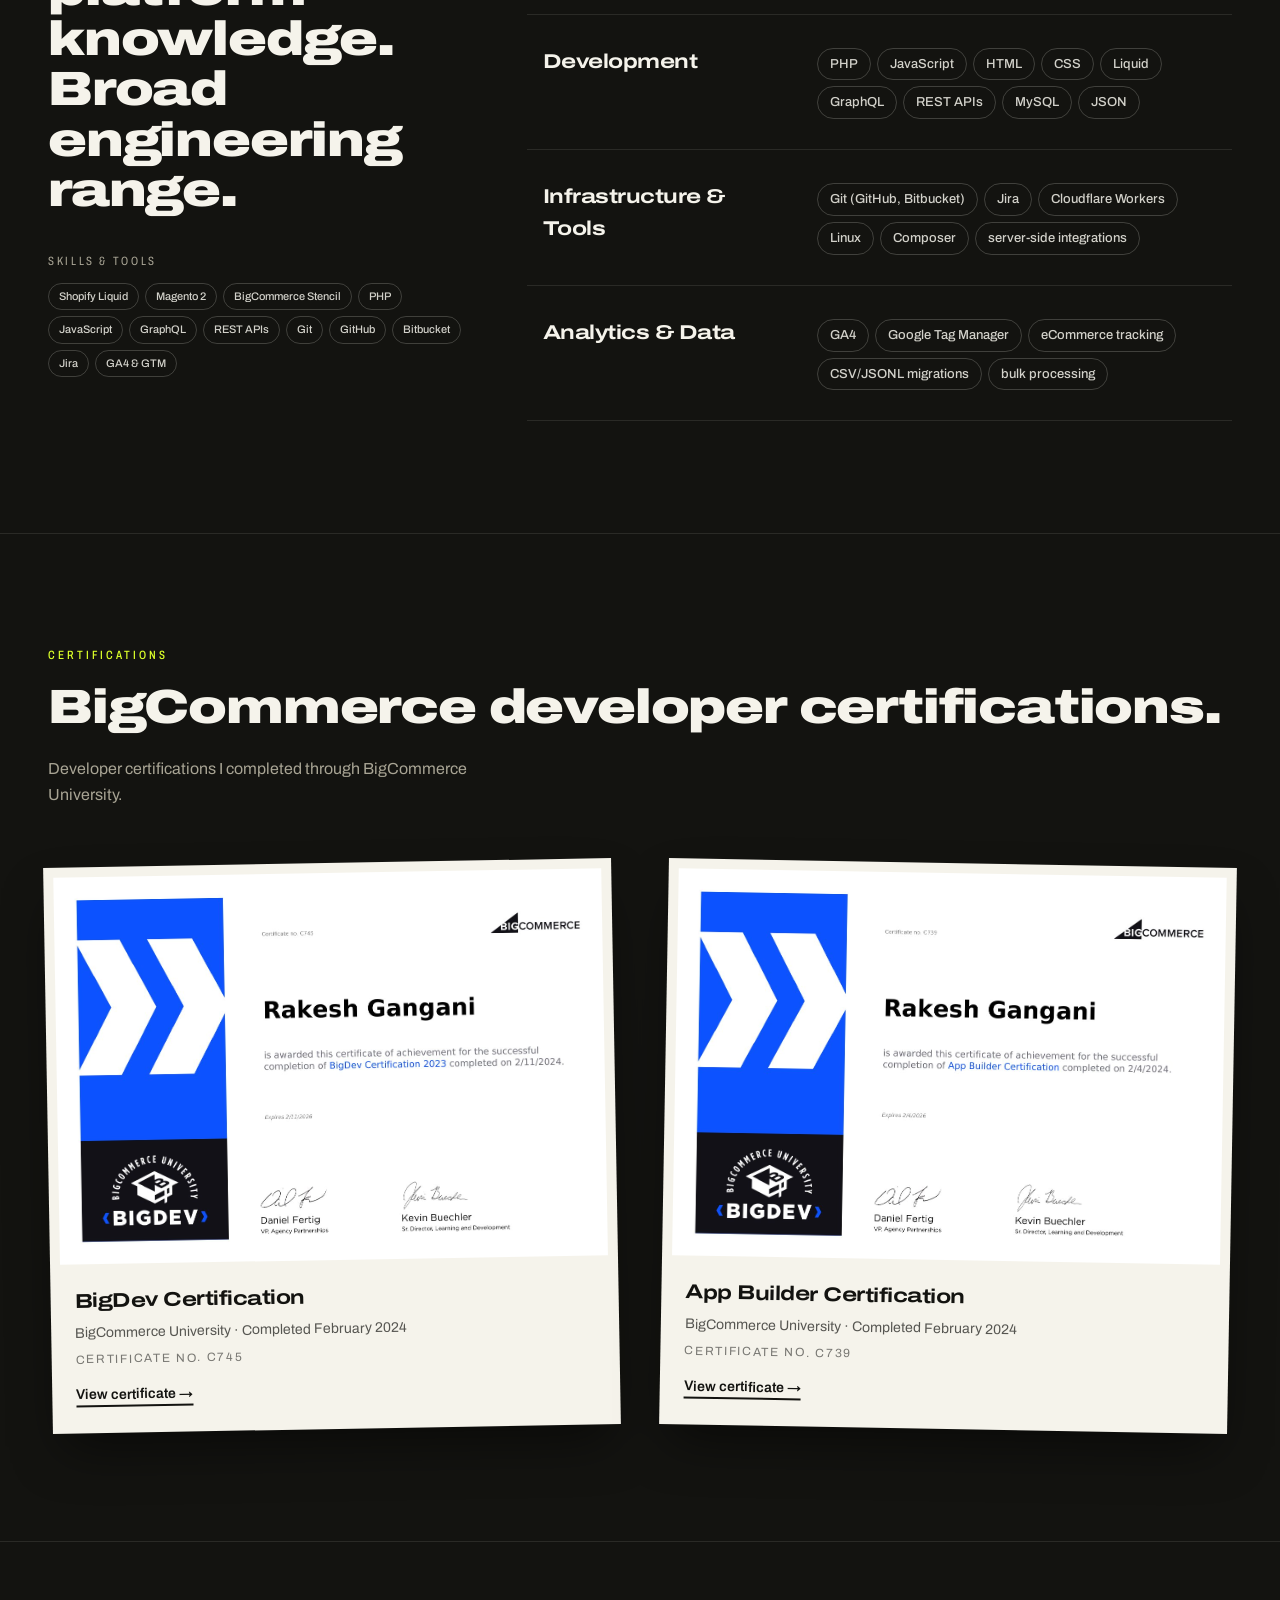
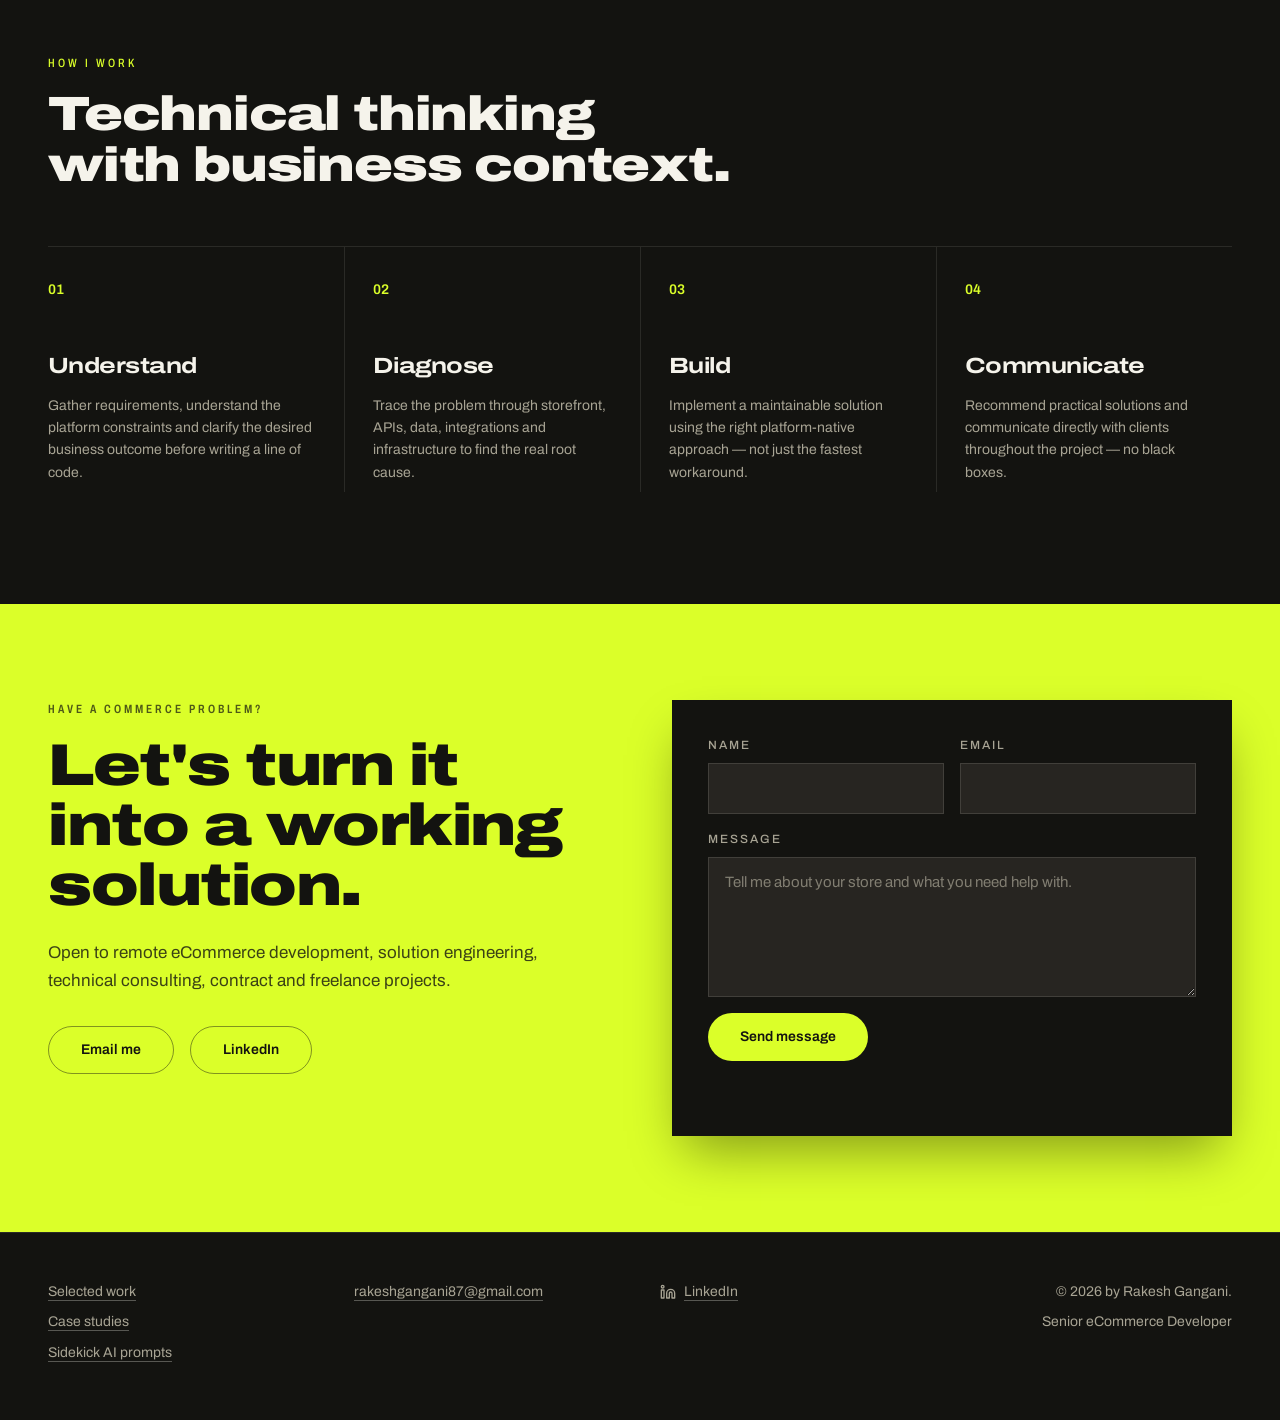
==== commit da365135: "Redesign" ====
--- a/index.html
+++ b/index.html
@@ -16,7 +16,7 @@
   <title>Rakesh Gangani | Senior eCommerce Developer</title>
   <meta name="robots" content="index, follow, max-image-preview:large, max-snippet:-1, max-video-preview:-1">
   <meta name="author" content="Rakesh Gangani">
-  <meta name="theme-color" content="#f8f8f5">
+  <meta name="theme-color" content="#131211">
   <link rel="canonical" href="https://rakeshgangani87.github.io/">
   <meta property="og:type" content="profile">
   <meta property="profile:first_name" content="Rakesh">
@@ -153,51 +153,181 @@
   ]
 }
   </script>
+  <link rel="preconnect" href="https://fonts.googleapis.com">
+  <link rel="preconnect" href="https://fonts.gstatic.com" crossorigin>
+  <link rel="stylesheet" href="https://fonts.googleapis.com/css2?family=Archivo:ital,wdth,wght@0,62..125,100..900&display=swap">
+  <link rel="stylesheet" href="https://cdn.jsdelivr.net/npm/lenis@1.3.26/dist/lenis.css" integrity="sha384-gvLq/iOMNnPchdosgVym5huSVkKipHCQaqSw2Eg0V52Mzmlf169ZOsXcNc2cNu8x" crossorigin="anonymous">
   <link rel="stylesheet" href="styles.css">
 </head>
 <body>
+<div class="grain-overlay" aria-hidden="true"></div>
+<div class="stage-frame" aria-hidden="true"></div>
 <header class="nav">
-  <a class="brand" href="#top">RG<span>.</span></a>
-  <nav id="site-nav">
-    <a href="#services">Services</a><a href="#work">Work</a><a href="#stack">Expertise</a><a href="#certifications">Certifications</a><a href="case-studies/">Case Studies</a><a href="sidekick-ai/">AI</a><a href="#contact">Contact</a>
-  </nav>
-  <a class="nav-cta" href="#contact">Let's talk →</a>
-  <button class="nav-toggle" type="button" aria-label="Open menu" aria-expanded="false" aria-controls="site-nav"><span></span><span></span><span></span></button>
+  <div class="nav-inner">
+    <a class="brand" href="#top"><span class="brand-name">Rakesh Gangani</span><span class="brand-tag">[ eCommerce Developer ]</span></a>
+    <nav id="site-nav" aria-label="Primary" data-lenis-prevent>
+      <a href="#services">Services</a><a href="#work">Work</a><a href="#stack">Expertise</a><a href="#certifications">Certifications</a><a href="case-studies/">Case Studies</a><a href="sidekick-ai/">AI</a><a href="#contact">Contact</a>
+    </nav>
+    <a class="nav-cta" href="#contact">Let's talk →</a>
+    <button class="nav-toggle" type="button" aria-label="Open menu" aria-expanded="false" aria-controls="site-nav"><span></span><span></span><span></span></button>
+  </div>
+  <div class="scroll-progress" aria-hidden="true"></div>
 </header>
 
 <main id="top">
-<section class="intro">
-  <div class="intro-text">
-    <p class="intro-hello">Hi, I'm Rakesh <span aria-hidden="true">👋</span></p>
-    <h1>I help brands and agencies build <span class="mark">Shopify, Magento and BigCommerce</span> stores that are fast, reliable and easy to grow.</h1>
+<section class="hero-split">
+  <div class="hero-panel">
+    <p class="hero-hello" aria-hidden="true">Hello</p>
+    <span class="sticker dark">Available for new projects</span>
+    <div class="hero-bottom">
+      <div class="polaroid">
+        <span class="sticker paper">Open to white-label work</span>
+        <img src="images/RakeshGangani.jpeg" alt="Photo of Rakesh Gangani" width="1254" height="1254">
+        <div class="polaroid-links">
+          <a href="https://linkedin.com/in/rakeshgangani" target="_blank" rel="noopener" aria-label="LinkedIn"><svg viewBox="0 0 24 24" aria-hidden="true"><path d="M16 8a6 6 0 0 1 6 6v7h-4v-7a2 2 0 0 0-4 0v7h-4v-7a6 6 0 0 1 6-6z"/><rect x="2" y="9" width="4" height="12"/><circle cx="4" cy="4" r="2"/></svg></a>
+          <a href="mailto:rakeshgangani87@gmail.com" aria-label="Email"><svg viewBox="0 0 24 24" aria-hidden="true"><rect x="2" y="4" width="20" height="16" rx="2"/><path d="m22 7-10 6L2 7"/></svg></a>
+        </div>
+      </div>
+      <div class="hero-id"><strong>Rakesh Gangani</strong><span>Senior eCommerce Developer</span></div>
+    </div>
+  </div>
+  <div class="hero-copy">
+    <h1>Hi, I'm Rakesh. I help brands and agencies build <span class="mark">Shopify, Magento and BigCommerce</span> stores that are fast, reliable and easy to grow.</h1>
     <p>I've been building for the web for over 15 years, and for the last 10 I've focused almost entirely on eCommerce. The problems I enjoy most are the messy ones: tricky migrations, B2B workflows, integrations that simply have to work, and slow stores that need to be fast.</p>
     <p>When you work with me, you work with me directly, with no hand-offs and no account managers. I'll ask questions, explain things in plain English and tell you honestly what I'd do if it were my store.</p>
     <p>I'm also open to white-label development. If you run an agency, I can work as your behind-the-scenes developer, under your brand and inside your own process and tools.</p>
-    <div class="actions"><a class="button primary" href="#contact">Say hello</a><a class="button ghost" href="#work">See my work</a></div>
-  </div>
-  <aside class="intro-card">
-    <div class="intro-person">
-      <div class="avatar"><img src="images/rakesh-gangani-384.jpg" alt="Photo of Rakesh Gangani" width="128" height="128"></div>
-      <div><strong>Rakesh Gangani</strong><span>Senior eCommerce Developer</span></div>
-    </div>
-    <div class="intro-badges"><p class="intro-status"><span class="dot" aria-hidden="true"></span>Available for new projects</p><p class="intro-status alt">Open to white-label work</p></div>
-    <ul class="intro-facts">
-      <li><b>15+</b> years building for the web</li>
-      <li><b>10+</b> years focused on eCommerce</li>
-      <li><b>3</b> platforms: Shopify, Magento, BigCommerce</li>
-      <li><b>Focus</b> B2B, migrations, integrations &amp; speed</li>
-    </ul>
-    <div class="intro-skills">
-      <h2>Skills &amp; tools</h2>
-      <ul><li>Shopify Liquid</li><li>Magento 2</li><li>BigCommerce Stencil</li><li>PHP</li><li>JavaScript</li><li>GraphQL</li><li>REST APIs</li><li>Git</li><li>GitHub</li><li>Bitbucket</li><li>Jira</li><li>GA4 &amp; GTM</li></ul>
-    </div>
-    <div class="intro-links"><a href="https://linkedin.com/in/rakeshgangani" target="_blank" rel="noopener">LinkedIn ↗</a><a href="mailto:rakeshgangani87@gmail.com">Email ↗</a><a href="case-studies/">Case studies →</a></div>
-  </aside>
+    <div class="actions"><a class="button primary" href="#contact">Say hello →</a><a class="button ghost" href="#work">See my work ↗</a></div>
+  </div>
+</section>
+
+<section class="stats" aria-label="At a glance">
+  <div class="stats-inner">
+    <div><p class="stat-num"><span data-count="15">15</span>+</p><p class="stat-label">Years building for the web</p></div>
+    <div><p class="stat-num"><span data-count="10">10</span>+</p><p class="stat-label">Years focused on eCommerce</p></div>
+    <div><p class="stat-num"><span data-count="3">3</span></p><p class="stat-label">Platforms: Shopify, Magento, BigCommerce</p></div>
+    <div><p class="stat-num"><span data-count="2">2</span></p><p class="stat-label">BigCommerce developer certifications</p></div>
+  </div>
+</section>
+
+<section id="work" class="section split">
+  <div class="section-head">
+    <p class="eyebrow">Selected Work</p>
+    <h2>Real projects. Real commerce problems solved.</h2>
+    <p>Selected Shopify, BigCommerce and eCommerce engineering work across storefronts, migrations, personalization, B2B and analytics.</p>
+    <a class="text-link" href="case-studies/">Read the case studies →</a>
+  </div>
+  <div class="work-grid">
+
+      <article class="work-card">
+        <div class="work-media"><img src="images/evolutionpeptides.com.png" alt="Evolution Peptides storefront screenshot" loading="lazy"><span class="work-tag">Shopify</span></div>
+        <div class="work-meta"><div><h3>Evolution Peptides</h3><span class="project-type">Shopify · Theme Development</span></div><a class="project-link" href="https://evolutionpeptides.com/" target="_blank" rel="noopener" aria-label="Visit Evolution Peptides">Visit ↗</a></div>
+        <p class="work-result">Storefront Theme Development</p>
+        <p>Implemented and customized the Shopify storefront experience with responsive theme development, reusable sections and front-end enhancements focused on usability and conversion.</p>
+        <div class="project-tags"><b>Shopify Liquid</b><b>JavaScript</b><b>HTML</b><b>CSS</b></div>
+      </article>
+
+      <article class="work-card">
+        <div class="work-media"><img src="images/lectronfuelsystems.com.png" alt="Lectron Fuel Systems storefront screenshot" loading="lazy"><span class="work-tag">Shopify</span></div>
+        <div class="work-meta"><div><h3>Lectron Fuel Systems</h3><span class="project-type">Shopify · Theme Development</span></div><a class="project-link" href="https://lectronfuelsystems.com/" target="_blank" rel="noopener" aria-label="Visit Lectron Fuel Systems">Visit ↗</a></div>
+        <p class="work-result">Performance Parts Storefront</p>
+        <p>Developed and customized the Shopify storefront for a performance fuel systems brand, building responsive theme sections and front-end enhancements for product discovery and conversion.</p>
+        <div class="project-tags"><b>Shopify Liquid</b><b>JavaScript</b><b>HTML</b><b>CSS</b></div>
+      </article>
+
+      <article class="work-card">
+        <div class="work-media"><img src="images/civantskincare.com.png" alt="Civant Skincare storefront screenshot" loading="lazy"><span class="work-tag">Shopify</span></div>
+        <div class="work-meta"><div><h3>Civant Skincare</h3><span class="project-type">Shopify · Theme Development</span></div><a class="project-link" href="https://civantskincare.com/" target="_blank" rel="noopener" aria-label="Visit Civant Skincare">Visit ↗</a></div>
+        <p class="work-result">Skincare Brand Storefront</p>
+        <p>Built and customized a Shopify storefront for a skincare brand, with reusable theme sections, product page enhancements and responsive front-end development.</p>
+        <div class="project-tags"><b>Shopify Liquid</b><b>JavaScript</b><b>Theme Sections</b><b>CSS</b></div>
+      </article>
+
+      <article class="work-card">
+        <div class="work-media"><img src="images/plantsbymail.com.png" alt="Plants by Mail storefront screenshot" loading="lazy"><span class="work-tag">Shopify</span></div>
+        <div class="work-meta"><div><h3>Plants by Mail</h3><span class="project-type">Shopify · Maintenance · Support</span></div><a class="project-link" href="https://www.plantsbymail.com/" target="_blank" rel="noopener" aria-label="Visit Plants by Mail">Visit ↗</a></div>
+        <p class="work-result">Storefront Maintenance &amp; Support</p>
+        <p>Ongoing maintenance and support for a Shopify plant store, covering theme updates, bug fixes and storefront improvements to keep the shopping experience running smoothly.</p>
+        <div class="project-tags"><b>Shopify Liquid</b><b>JavaScript</b><b>Maintenance</b><b>CSS</b></div>
+      </article>
+
+      <article class="work-card">
+        <div class="work-media"><img src="images/fumari.com.png" alt="Fumari storefront screenshot" loading="lazy"><span class="work-tag">BigCommerce</span></div>
+        <div class="work-meta"><div><h3>Fumari</h3><span class="project-type">BigCommerce · Redesign · Custom Widgets</span></div><a class="project-link" href="https://www.fumari.com/" target="_blank" rel="noopener" aria-label="Visit Fumari">Visit ↗</a></div>
+        <p class="work-result">Storefront Redesign &amp; Custom Widgets</p>
+        <p>Worked on a BigCommerce storefront redesign, building custom widgets and using the Storefront API to fetch catalog data for dynamic, content-managed sections.</p>
+        <div class="project-tags"><b>Stencil</b><b>Custom Widgets</b><b>Storefront API</b><b>JavaScript</b></div>
+      </article>
+
+      <article class="work-card">
+        <div class="work-media"><img src="images/burnproofgear.com.png" alt="Burn Proof Gear storefront screenshot" loading="lazy"><span class="work-tag">BigCommerce</span></div>
+        <div class="work-meta"><div><h3>Burn Proof Gear</h3><span class="project-type">BigCommerce · B2B · Storefront</span></div><a class="project-link" href="https://burnproofgear.com/" target="_blank" rel="noopener" aria-label="Visit Burn Proof Gear">Visit ↗</a></div>
+        <p class="work-result">B2B Commerce &amp; Storefront Engineering</p>
+        <p>Worked on BigCommerce storefronts and B2B commerce workflows including catalog migration, customer-specific experiences, payment visibility and checkout troubleshooting.</p>
+        <div class="project-tags"><b>Stencil</b><b>B2B</b><b>BigCommerce API</b><b>JavaScript</b></div>
+      </article>
+
+      <article class="work-card">
+        <div class="work-media"><img src="images/fluffandtuff.com.png" alt="Fluff &amp; Tuff storefront screenshot" loading="lazy"><span class="work-tag">BigCommerce</span></div>
+        <div class="work-meta"><div><h3>Fluff &amp; Tuff</h3><span class="project-type">BigCommerce · Custom App · B2B</span></div><a class="project-link" href="https://fluffandtuff.com/" target="_blank" rel="noopener" aria-label="Visit Fluff &amp; Tuff">Visit ↗</a></div>
+        <p class="work-result">Wholesale Storefront &amp; Order Import</p>
+        <p>Built a BigCommerce storefront and wholesale experience with customer-group based shipping and payment visibility, plus a custom app for CSV bulk order creation through the API.</p>
+        <div class="project-tags"><b>Stencil</b><b>API</b><b>JSON</b><b>Custom App</b></div>
+      </article>
+
+      <article class="work-card">
+        <div class="work-media"><img src="images/flyteccomputers.com.png" alt="Flytec Computers storefront screenshot" loading="lazy"><span class="work-tag">BigCommerce</span></div>
+        <div class="work-meta"><div><h3>Flytec Computers</h3><span class="project-type">BigCommerce · Storefront · Catalog</span></div><a class="project-link" href="https://flyteccomputers.com/" target="_blank" rel="noopener" aria-label="Visit Flytec Computers">Visit ↗</a></div>
+        <p class="work-result">Networking Equipment Storefront</p>
+        <p>Worked on a BigCommerce Stencil storefront for a wireless, wired and fiber equipment distributor, supporting a large technical catalog with front-end and storefront customizations.</p>
+        <div class="project-tags"><b>Stencil</b><b>BigCommerce API</b><b>JavaScript</b><b>Catalog</b></div>
+      </article>
+
+      <article class="work-card">
+        <div class="work-media"><div class="work-placeholder">GA4 + GTM</div><span class="work-tag">Analytics</span></div>
+        <div class="work-meta"><div><h3>GA4 + GTM</h3><span class="project-type">Analytics · Tracking · eCommerce</span></div></div>
+        <p class="work-result">GA4 &amp; eCommerce Measurement</p>
+        <p>Implemented and debugged GA4 and Google Tag Manager tracking across Shopify and BigCommerce, including duplicate page_view events, data layer issues and storefront event firing.</p>
+        <div class="project-tags"><b>GA4</b><b>GTM</b><b>Data Layer</b><b>Tracking</b></div>
+      </article>
+
+      <article class="work-card">
+        <div class="work-media"><img src="images/meluna-usa.com.png" alt="Meluna Quiz storefront screenshot" loading="lazy"><span class="work-tag">Shopify</span></div>
+        <div class="work-meta"><div><h3>Meluna Quiz</h3><span class="project-type">Shopify · Theme · Custom Experience</span></div></div>
+        <p class="work-result">Interactive Quiz Storefront</p>
+        <p>Worked on Shopify theme enhancements for an interactive quiz experience, implementing front-end changes and reusable storefront components within the theme architecture.</p>
+        <div class="project-tags"><b>Liquid</b><b>JavaScript</b><b>Theme Sections</b><b>UX</b></div>
+      </article>
+
+      <article class="work-card">
+        <div class="work-media"><div class="work-placeholder">Commerce Migration</div><span class="work-tag">Data</span></div>
+        <div class="work-meta"><div><h3>Commerce Migration</h3><span class="project-type">Migration · Data · GraphQL</span></div></div>
+        <p class="work-result">Large-Scale Product &amp; Customer Migration</p>
+        <p>Handled eCommerce data transformation and bulk processing using CSV, JSONL and GraphQL-based workflows for large product, customer and order datasets.</p>
+        <div class="project-tags"><b>GraphQL</b><b>JSONL</b><b>CSV</b><b>Bulk Operations</b></div>
+      </article>
+
+      <article class="work-card">
+        <div class="work-media"><div class="work-placeholder">Adobe Commerce</div><span class="work-tag">Magento</span></div>
+        <div class="work-meta"><div><h3>Adobe Commerce</h3><span class="project-type">Magento · Engineering · Support</span></div></div>
+        <p class="work-result">Magento Development &amp; Production Support</p>
+        <p>Hands-on Magento 1/2 and Adobe Commerce engineering covering custom development, upgrades, security remediation, integrations, performance and production troubleshooting.</p>
+        <div class="project-tags"><b>Magento 2</b><b>PHP</b><b>Composer</b><b>APIs</b></div>
+      </article>
+
+      <article class="work-card">
+        <div class="work-media"><img src="images/mompop.com.png" alt="Mom &amp; Pop storefront screenshot" loading="lazy"><span class="work-tag">Shopify</span></div>
+        <div class="work-meta"><div><h3>Mom &amp; Pop</h3><span class="project-type">Shopify · Theme Development · Personalization</span></div><a class="project-link" href="https://mompop.com/" target="_blank" rel="noopener" aria-label="Visit Mom &amp; Pop">Visit ↗</a></div>
+        <p class="work-result">Design Your Own Cookies</p>
+        <p>Built a custom Shopify storefront and an interactive cookie personalization experience allowing customers to upload and position their own image directly within the storefront.</p>
+        <div class="project-tags"><b>Shopify Liquid</b><b>JavaScript</b><b>HTML</b><b>CSS</b></div>
+      </article>
+
+  </div>
 </section>
 
 <section id="services" class="section">
-  <div class="section-head"><div class="eyebrow">WHAT I DO</div><h2>eCommerce services</h2><p>Hands-on engineering for businesses that need more than a basic theme or plugin.</p></div>
-  <div class="grid cards">
+  <div class="section-head"><p class="eyebrow">What I Do</p><h2>eCommerce services</h2><p>Hands-on engineering for businesses that need more than a basic theme or plugin.</p></div>
+  <div class="rows">
     <article><div class="icon">01</div><h3>Shopify Development</h3><p>Theme development, Liquid, sections, metafields, Shopify Plus B2B, payment terms, checkout customization, integrations and custom commerce workflows.</p></article>
     <article><div class="icon">02</div><h3>Magento Engineering</h3><p>Magento 1 &amp; 2 development, custom modules, upgrades, migrations, technical remediation and production support across complex storefront environments.</p></article>
     <article><div class="icon">03</div><h3>BigCommerce &amp; B2B</h3><p>BigCommerce Stencil development, B2B catalogs, customer groups, pricing rules, checkout customization, custom apps and BigCommerce API integrations.</p></article>
@@ -207,218 +337,23 @@
   </div>
 </section>
 
-<section id="work" class="section dark">
+<section id="stack" class="section split">
   <div class="section-head">
-    <div class="eyebrow">SELECTED PORTFOLIO PROJECTS</div>
-    <h2>Real projects. Real commerce problems solved.</h2>
-    <p>Selected Shopify, BigCommerce and eCommerce engineering work across storefronts, migrations, personalization, B2B and analytics.</p>
-  </div>
-
-  <div class="portfolio-grid">
-
-    <article class="portfolio-card">
-      <div class="project-image shopify has-image">
-        <img src="images/evolutionpeptides.com.png" alt="Evolution Peptides storefront screenshot" loading="lazy">
-        <span>SHOPIFY</span>
-        <strong>Evolution Peptides</strong>
-      </div>
-      <div class="project-content">
-        <span class="project-type">SHOPIFY · THEME DEVELOPMENT</span>
-        <h3>Storefront Theme Development</h3>
-        <p>Implemented and customized the Shopify storefront experience with responsive theme development, reusable sections and front-end enhancements focused on usability and conversion.</p>
-        <div class="project-tags"><b>Shopify Liquid</b><b>JavaScript</b><b>HTML</b><b>CSS</b></div>
-        <a href="https://evolutionpeptides.com/" target="_blank" rel="noopener" class="project-link">View project →</a>
-      </div>
-    </article>
-
-    <article class="portfolio-card">
-      <div class="project-image shopify has-image">
-        <img src="images/lectronfuelsystems.com.png" alt="Lectron Fuel Systems storefront screenshot" loading="lazy">
-        <span>SHOPIFY</span>
-        <strong>Lectron Fuel Systems</strong>
-      </div>
-      <div class="project-content">
-        <span class="project-type">SHOPIFY · THEME DEVELOPMENT</span>
-        <h3>Performance Parts Storefront</h3>
-        <p>Developed and customized the Shopify storefront for a performance fuel systems brand, building responsive theme sections and front-end enhancements for product discovery and conversion.</p>
-        <div class="project-tags"><b>Shopify Liquid</b><b>JavaScript</b><b>HTML</b><b>CSS</b></div>
-        <a href="https://lectronfuelsystems.com/" target="_blank" rel="noopener" class="project-link">View project →</a>
-      </div>
-    </article>
-
-    <article class="portfolio-card">
-      <div class="project-image shopify has-image">
-        <img src="images/civantskincare.com.png" alt="Civant Skincare storefront screenshot" loading="lazy">
-        <span>SHOPIFY</span>
-        <strong>Civant Skincare</strong>
-      </div>
-      <div class="project-content">
-        <span class="project-type">SHOPIFY · THEME DEVELOPMENT</span>
-        <h3>Skincare Brand Storefront</h3>
-        <p>Built and customized a Shopify storefront for a skincare brand, with reusable theme sections, product page enhancements and responsive front-end development.</p>
-        <div class="project-tags"><b>Shopify Liquid</b><b>JavaScript</b><b>Theme Sections</b><b>CSS</b></div>
-        <a href="https://civantskincare.com/" target="_blank" rel="noopener" class="project-link">View project →</a>
-      </div>
-    </article>
-
-    <article class="portfolio-card">
-      <div class="project-image shopify has-image">
-        <img src="images/plantsbymail.com.png" alt="Plants by Mail storefront screenshot" loading="lazy">
-        <span>SHOPIFY</span>
-        <strong>Plants by Mail</strong>
-      </div>
-      <div class="project-content">
-        <span class="project-type">SHOPIFY · MAINTENANCE · SUPPORT</span>
-        <h3>Storefront Maintenance &amp; Support</h3>
-        <p>Ongoing maintenance and support for a Shopify plant store, covering theme updates, bug fixes and storefront improvements to keep the shopping experience running smoothly.</p>
-        <div class="project-tags"><b>Shopify Liquid</b><b>JavaScript</b><b>Maintenance</b><b>CSS</b></div>
-        <a href="https://www.plantsbymail.com/" target="_blank" rel="noopener" class="project-link">View project →</a>
-      </div>
-    </article>
-
-    <article class="portfolio-card">
-      <div class="project-image bigcommerce has-image">
-        <img src="images/fumari.com-card.png" alt="Fumari storefront screenshot" loading="lazy">
-        <span>BIGCOMMERCE</span>
-        <strong>Fumari</strong>
-      </div>
-      <div class="project-content">
-        <span class="project-type">BIGCOMMERCE · REDESIGN · CUSTOM WIDGETS</span>
-        <h3>Storefront Redesign &amp; Custom Widgets</h3>
-        <p>Worked on a BigCommerce storefront redesign, building custom widgets and using the Storefront API to fetch catalog data for dynamic, content-managed sections.</p>
-        <div class="project-tags"><b>Stencil</b><b>Custom Widgets</b><b>Storefront API</b><b>JavaScript</b></div>
-        <a href="https://www.fumari.com/" target="_blank" rel="noopener" class="project-link">View project →</a>
-      </div>
-    </article>
-
-    <article class="portfolio-card">
-      <div class="project-image bigcommerce has-image">
-        <img src="images/burnproofgear.com.png" alt="Burn Proof Gear storefront screenshot" loading="lazy">
-        <span>BIGCOMMERCE</span>
-        <strong>Burn Proof Gear</strong>
-      </div>
-      <div class="project-content">
-        <span class="project-type">BIGCOMMERCE · B2B · STOREFRONT</span>
-        <h3>B2B Commerce &amp; Storefront Engineering</h3>
-        <p>Worked on BigCommerce storefronts and B2B commerce workflows including catalog migration, customer-specific experiences, payment visibility and checkout troubleshooting.</p>
-        <div class="project-tags"><b>Stencil</b><b>B2B</b><b>BigCommerce API</b><b>JavaScript</b></div>
-        <a href="https://burnproofgear.com/" target="_blank" rel="noopener" class="project-link">View project →</a>
-      </div>
-    </article>
-
-    <article class="portfolio-card">
-      <div class="project-image bigcommerce has-image">
-        <img src="images/fluffandtuff.com.png" alt="Fluff &amp; Tuff storefront screenshot" loading="lazy">
-        <span>BIGCOMMERCE</span>
-        <strong>Fluff &amp; Tuff</strong>
-      </div>
-      <div class="project-content">
-        <span class="project-type">BIGCOMMERCE · CUSTOM APP · B2B</span>
-        <h3>Wholesale Storefront &amp; Order Import</h3>
-        <p>Built a BigCommerce storefront and wholesale experience with customer-group based shipping and payment visibility, plus a custom app for CSV bulk order creation through the API.</p>
-        <div class="project-tags"><b>Stencil</b><b>API</b><b>JSON</b><b>Custom App</b></div>
-        <a href="https://fluffandtuff.com/" target="_blank" rel="noopener" class="project-link">View project →</a>
-      </div>
-    </article>
-
-    <article class="portfolio-card">
-      <div class="project-image bigcommerce has-image">
-        <img src="images/flyteccomputers.com.png" alt="Flytec Computers storefront screenshot" loading="lazy">
-        <span>BIGCOMMERCE</span>
-        <strong>Flytec Computers</strong>
-      </div>
-      <div class="project-content">
-        <span class="project-type">BIGCOMMERCE · STOREFRONT · CATALOG</span>
-        <h3>Networking Equipment Storefront</h3>
-        <p>Worked on a BigCommerce Stencil storefront for a wireless, wired and fiber equipment distributor, supporting a large technical catalog with front-end and storefront customizations.</p>
-        <div class="project-tags"><b>Stencil</b><b>BigCommerce API</b><b>JavaScript</b><b>Catalog</b></div>
-        <a href="https://flyteccomputers.com/" target="_blank" rel="noopener" class="project-link">View project →</a>
-      </div>
-    </article>
-
-    <article class="portfolio-card">
-      <div class="project-image analytics">
-        <span>ANALYTICS</span>
-        <strong>GA4 + GTM</strong>
-      </div>
-      <div class="project-content">
-        <span class="project-type">ANALYTICS · TRACKING · ECOMMERCE</span>
-        <h3>GA4 &amp; eCommerce Measurement</h3>
-        <p>Implemented and debugged GA4 and Google Tag Manager tracking across Shopify and BigCommerce, including duplicate page_view events, data layer issues and storefront event firing.</p>
-        <div class="project-tags"><b>GA4</b><b>GTM</b><b>Data Layer</b><b>Tracking</b></div>
-      </div>
-    </article>
-
-    <article class="portfolio-card">
-      <div class="project-image shopify has-image">
-        <img src="images/meluna-usa.com.png" alt="Meluna Quiz storefront screenshot" loading="lazy">
-        <span>SHOPIFY</span>
-        <strong>Meluna Quiz</strong>
-      </div>
-      <div class="project-content">
-        <span class="project-type">SHOPIFY · THEME · CUSTOM EXPERIENCE</span>
-        <h3>Interactive Quiz Storefront</h3>
-        <p>Worked on Shopify theme enhancements for an interactive quiz experience, implementing front-end changes and reusable storefront components within the theme architecture.</p>
-        <div class="project-tags"><b>Liquid</b><b>JavaScript</b><b>Theme Sections</b><b>UX</b></div>
-      </div>
-    </article>
-
-    <article class="portfolio-card">
-      <div class="project-image migration">
-        <span>DATA</span>
-        <strong>Commerce Migration</strong>
-      </div>
-      <div class="project-content">
-        <span class="project-type">MIGRATION · DATA · GRAPHQL</span>
-        <h3>Large-Scale Product &amp; Customer Migration</h3>
-        <p>Handled eCommerce data transformation and bulk processing using CSV, JSONL and GraphQL-based workflows for large product, customer and order datasets.</p>
-        <div class="project-tags"><b>GraphQL</b><b>JSONL</b><b>CSV</b><b>Bulk Operations</b></div>
-      </div>
-    </article>
-
-    <article class="portfolio-card">
-      <div class="project-image magento">
-        <span>MAGENTO</span>
-        <strong>Adobe Commerce</strong>
-      </div>
-      <div class="project-content">
-        <span class="project-type">MAGENTO · ENGINEERING · SUPPORT</span>
-        <h3>Magento Development &amp; Production Support</h3>
-        <p>Hands-on Magento 1/2 and Adobe Commerce engineering covering custom development, upgrades, security remediation, integrations, performance and production troubleshooting.</p>
-        <div class="project-tags"><b>Magento 2</b><b>PHP</b><b>Composer</b><b>APIs</b></div>
-      </div>
-    </article>
-
-    <article class="portfolio-card">
-      <div class="project-image shopify has-image">
-        <img src="images/mompop.com.png" alt="Mom &amp; Pop storefront screenshot" loading="lazy">
-        <span>SHOPIFY</span>
-        <strong>Mom &amp; Pop</strong>
-      </div>
-      <div class="project-content">
-        <span class="project-type">SHOPIFY · THEME DEVELOPMENT · PERSONALIZATION</span>
-        <h3>Design Your Own Cookies</h3>
-        <p>Built a custom Shopify storefront and an interactive cookie personalization experience allowing customers to upload and position their own image directly within the storefront.</p>
-        <div class="project-tags"><b>Shopify Liquid</b><b>JavaScript</b><b>HTML</b><b>CSS</b></div>
-        <a href="https://mompop.com/" target="_blank" rel="noopener" class="project-link">View project →</a>
-      </div>
-    </article>
-
-  </div>
-</section>
-
-<section id="stack" class="section">
-  <div class="section-head"><div class="eyebrow">TECHNICAL TOOLKIT</div><h2>Deep platform knowledge. Broad engineering range.</h2></div>
+    <p class="eyebrow">Technical Toolkit</p>
+    <h2>Deep platform knowledge. Broad engineering range.</h2>
+    <p class="skills-label">Skills &amp; tools</p>
+    <ul class="chips"><li>Shopify Liquid</li><li>Magento 2</li><li>BigCommerce Stencil</li><li>PHP</li><li>JavaScript</li><li>GraphQL</li><li>REST APIs</li><li>Git</li><li>GitHub</li><li>Bitbucket</li><li>Jira</li><li>GA4 &amp; GTM</li></ul>
+  </div>
   <div class="stack">
-    <div><h3>Commerce Platforms</h3><p>Shopify · Shopify Plus · Magento 1/2 · Adobe Commerce · BigCommerce · B2B eCommerce</p></div>
-    <div><h3>Development</h3><p>PHP · JavaScript · HTML · CSS · Liquid · GraphQL · REST APIs · MySQL · JSON</p></div>
-    <div><h3>Infrastructure &amp; Tools</h3><p>Git (GitHub, Bitbucket) · Jira · Cloudflare Workers · Linux · Composer · server-side integrations</p></div>
-    <div><h3>Analytics &amp; Data</h3><p>GA4 · Google Tag Manager · eCommerce tracking · CSV/JSONL migrations · bulk processing</p></div>
-  </div>
-</section>
-
-<section id="certifications" class="section certs">
-  <div class="section-head"><div class="eyebrow">CERTIFICATIONS</div><h2>BigCommerce developer certifications.</h2><p>Developer certifications I completed through BigCommerce University.</p></div>
+      <div><h3>Commerce Platforms</h3><ul class="chips"><li>Shopify</li><li>Shopify Plus</li><li>Magento 1/2</li><li>Adobe Commerce</li><li>BigCommerce</li><li>B2B eCommerce</li></ul></div>
+      <div><h3>Development</h3><ul class="chips"><li>PHP</li><li>JavaScript</li><li>HTML</li><li>CSS</li><li>Liquid</li><li>GraphQL</li><li>REST APIs</li><li>MySQL</li><li>JSON</li></ul></div>
+      <div><h3>Infrastructure &amp; Tools</h3><ul class="chips"><li>Git (GitHub, Bitbucket)</li><li>Jira</li><li>Cloudflare Workers</li><li>Linux</li><li>Composer</li><li>server-side integrations</li></ul></div>
+      <div><h3>Analytics &amp; Data</h3><ul class="chips"><li>GA4</li><li>Google Tag Manager</li><li>eCommerce tracking</li><li>CSV/JSONL migrations</li><li>bulk processing</li></ul></div>
+  </div>
+</section>
+
+<section id="certifications" class="section">
+  <div class="section-head"><p class="eyebrow">Certifications</p><h2>BigCommerce developer certifications.</h2><p>Developer certifications I completed through BigCommerce University.</p></div>
   <div class="cert-grid">
     <article class="cert-card">
       <a href="images/BigDev%20Certificate.pdf" target="_blank" rel="noopener"><img src="images/bigcommerce-bigdev-certificate.jpg" alt="BigCommerce BigDev Certification 2023 certificate awarded to Rakesh Gangani" width="1287" height="910" loading="lazy"></a>
@@ -442,7 +377,7 @@
 </section>
 
 <section class="section approach">
-  <div class="section-head"><div class="eyebrow">HOW I WORK</div><h2>Technical thinking with business context.</h2></div>
+  <div class="section-head"><p class="eyebrow">How I Work</p><h2>Technical thinking with business context.</h2></div>
   <div class="steps">
     <div><b>01</b><h3>Understand</h3><p>Gather requirements, understand the platform constraints and clarify the desired business outcome before writing a line of code.</p></div>
     <div><b>02</b><h3>Diagnose</h3><p>Trace the problem through storefront, APIs, data, integrations and infrastructure to find the real root cause.</p></div>
@@ -452,7 +387,7 @@
 </section>
 
 <section id="contact" class="contact">
-  <div class="eyebrow">HAVE A COMMERCE PROBLEM?</div>
+  <div class="eyebrow">Have a commerce problem?</div>
   <h2>Let's turn it into a working solution.</h2>
   <p>Open to remote eCommerce development, solution engineering, technical consulting, contract and freelance projects.</p>
   <form class="contact-form" id="contact-form" action="https://docs.google.com/forms/d/e/1FAIpQLScgJAlu4TRtAl6jVboZqie20S4O-I6D-ePw5_ATfh8WAE7VDw/formResponse" method="POST">
@@ -468,7 +403,15 @@
   <div class="actions"><a class="button outline-light" href="mailto:rakeshgangani87@gmail.com">Email me</a><a class="button outline-light" href="https://linkedin.com/in/rakeshgangani" target="_blank" rel="noopener">LinkedIn</a></div>
 </section>
 </main>
-<footer>© 2026 Rakesh Gangani · Senior eCommerce Developer</footer>
+<footer class="site-footer">
+  <div class="footer-inner">
+    <div><a href="#work">Selected work</a><a href="case-studies/">Case studies</a><a href="sidekick-ai/">Sidekick AI prompts</a></div>
+    <div><a href="mailto:rakeshgangani87@gmail.com">rakeshgangani87@gmail.com</a></div>
+    <div><a href="https://linkedin.com/in/rakeshgangani" target="_blank" rel="noopener"><svg viewBox="0 0 24 24" aria-hidden="true"><path d="M16 8a6 6 0 0 1 6 6v7h-4v-7a2 2 0 0 0-4 0v7h-4v-7a6 6 0 0 1 6-6z"/><rect x="2" y="9" width="4" height="12"/><circle cx="4" cy="4" r="2"/></svg>LinkedIn</a></div>
+    <div><p>© 2026 by Rakesh Gangani.</p><p>Senior eCommerce Developer</p></div>
+  </div>
+</footer>
+<script src="https://cdn.jsdelivr.net/npm/lenis@1.3.26/dist/lenis.min.js" integrity="sha384-jqpi9VmOdhyLoLURgjCn7EpnG9BbnHW57ibIZoeaIU+erWDH3k8fQQg0xH2ySjnw" crossorigin="anonymous"></script>
 <script src="script.js"></script>
 </body>
 </html>
--- a/styles.css
+++ b/styles.css
@@ -1,82 +1,271 @@
-@import url('https://fonts.googleapis.com/css2?family=DM+Sans:wght@400;500;600;700&family=Space+Grotesk:wght@500;600;700&display=swap');
-:root{--ink:#111318;--muted:#666b73;--line:#e7e7e4;--paper:#f8f8f5;--accent:#c8ff42;--dark:#111318}
-*{box-sizing:border-box}html{scroll-behavior:smooth}body{margin:0;background:var(--paper);color:var(--ink);font-family:"DM Sans",sans-serif;line-height:1.6}.nav{height:78px;padding:0 6vw;display:flex;align-items:center;justify-content:space-between;border-bottom:1px solid var(--line);position:sticky;top:0;background:rgba(248,248,245,.94);backdrop-filter:blur(12px);z-index:5}.brand{font:700 28px "Space Grotesk";color:var(--ink);text-decoration:none}.brand span{color:#8bbd00}.nav nav{display:flex;gap:28px}.nav nav a{color:var(--ink);text-decoration:none;font-size:14px}.nav-cta{background:var(--ink);color:#fff;text-decoration:none;padding:10px 17px;border-radius:999px;font-size:14px}.hero{padding:110px 10vw 82px;max-width:1250px}.eyebrow{font-size:12px;font-weight:700;letter-spacing:.16em;color:#70746d}.hero h1{font:600 clamp(48px,7vw,88px)/.98 "Space Grotesk";max-width:1050px;margin:20px 0 28px;letter-spacing:-.055em}.hero h1 em{font-style:normal;color:#777b73}.lead{font-size:20px;color:var(--muted);max-width:780px}.actions{display:flex;gap:12px;margin:34px 0}.button{display:inline-block;text-decoration:none;border-radius:999px;padding:13px 22px;font-weight:700;font-size:14px}.primary{background:var(--ink);color:#fff}.ghost{border:1px solid #cfd0cb;color:var(--ink)}.platforms{display:flex;gap:26px;flex-wrap:wrap;margin-top:55px;font:600 12px "Space Grotesk";letter-spacing:.1em;color:#7b7e78}.proof{display:grid;grid-template-columns:repeat(3,1fr);border-top:1px solid var(--line);border-bottom:1px solid var(--line);margin:0 6vw}.proof div{padding:30px 35px;display:flex;gap:18px;align-items:center;border-right:1px solid var(--line)}.proof div:last-child{border:0}.proof strong{font:700 30px "Space Grotesk"}.proof span{font-size:13px;color:var(--muted);line-height:1.35}.section{padding:105px 8vw}.section-head{max-width:850px;margin-bottom:52px}.section h2{font:600 clamp(36px,5vw,60px)/1.02 "Space Grotesk";letter-spacing:-.045em;margin:14px 0}.section-head p{color:var(--muted);font-size:17px}.grid{display:grid;grid-template-columns:repeat(3,1fr);gap:1px;background:var(--line);border:1px solid var(--line)}.cards article{background:var(--paper);padding:34px;min-height:260px}.icon{font:700 13px "Space Grotesk";margin-bottom:55px;color:#7b7e78}.cards h3,.stack h3,.steps h3{font:600 21px "Space Grotesk";margin:0 0 9px}.cards p,.stack p,.steps p{color:var(--muted);font-size:14px;margin:0}.dark{background:var(--dark);color:#fff}.dark .eyebrow{color:#a9aaa5}.dark .section-head p{color:#b5b6b1}.portfolio-grid{display:grid;grid-template-columns:repeat(3,minmax(0,1fr));gap:18px}
-.portfolio-card{background:#191b1f;border:1px solid #303338;border-radius:18px;overflow:hidden;display:flex;flex-direction:column;min-width:0}
-.project-image{height:190px;padding:24px;display:flex;flex-direction:column;justify-content:space-between;position:relative;overflow:hidden}
-.project-image:after{content:"";position:absolute;width:150px;height:150px;border:1px solid rgba(255,255,255,.15);border-radius:50%;right:-45px;bottom:-60px}
-.project-image span{font:700 11px "Space Grotesk";letter-spacing:.14em;opacity:.75}
-.project-image strong{font:600 31px/1 "Space Grotesk";letter-spacing:-.04em;max-width:85%}
-.project-image.shopify{background:linear-gradient(135deg,#24321f,#4d7130)}
-.project-image.bigcommerce{background:linear-gradient(135deg,#252a35,#46556e)}
-.project-image.analytics{background:linear-gradient(135deg,#202b2b,#3c5b54)}
-.project-image.migration{background:linear-gradient(135deg,#302a20,#685437)}
-.project-image.magento{background:linear-gradient(135deg,#302329,#653e4c)}
-.project-image img{position:absolute;inset:0;width:100%;height:100%;object-fit:cover;object-position:top center;transition:transform .5s ease}
-.project-image.has-image:before{content:"";position:absolute;inset:0;background:linear-gradient(180deg,rgba(0,0,0,.6),rgba(0,0,0,.1) 45%,rgba(0,0,0,.65));z-index:1}
-.project-image span,.project-image strong{position:relative;z-index:2}
-.portfolio-card:hover .project-image img{transform:scale(1.04)}
-.project-content{padding:27px 26px 30px;display:flex;flex-direction:column;flex:1}
-.project-type{font-size:10px;letter-spacing:.13em;color:#b6ff31;font-weight:700}
-.project-content h3{font:600 25px/1.12 "Space Grotesk";margin:15px 0 10px}
-.project-content p{color:#b6b8b5;font-size:14px;line-height:1.6;margin:0 0 20px}
-.project-tags{display:flex;gap:7px;flex-wrap:wrap;margin-top:auto;padding-top:5px}
-.project-tags b{font-size:10px;color:#ddd;border:1px solid #41444a;border-radius:999px;padding:5px 8px;font-weight:500}
-.project-link{display:inline-block;margin-top:22px;color:#fff;text-decoration:none;font-size:13px;font-weight:700}
-.project-link:hover{color:#b6ff31}.stack{display:grid;grid-template-columns:1fr 1fr;gap:1px;background:var(--line);border:1px solid var(--line)}.stack div{padding:30px;background:var(--paper)}.steps{display:grid;grid-template-columns:repeat(4,1fr);gap:35px}.steps b{display:block;font:600 14px "Space Grotesk";margin-bottom:42px}.contact{margin:0 6vw 40px;padding:85px 8vw;background:var(--ink);color:#fff}.contact h2{font:600 clamp(42px,6vw,70px)/1 "Space Grotesk";max-width:800px;letter-spacing:-.05em;margin:15px 0}.contact p{color:#b9bbb7;max-width:650px}.light{background:var(--accent);color:#111}.outline-light{border:1px solid #4a4d50;color:#fff}.contact small{color:#8e918b;font-size:11px}footer{text-align:center;padding:25px;color:#777;font-size:12px}
-@media(max-width:1000px){.portfolio-grid{grid-template-columns:repeat(2,minmax(0,1fr))}}@media(max-width:800px){.nav nav{display:none}.hero{padding:75px 7vw}.proof{grid-template-columns:1fr;margin:0}.proof div{border-right:0;border-bottom:1px solid var(--line)}.grid,.portfolio-grid,.stack{grid-template-columns:1fr}.steps{grid-template-columns:1fr 1fr}.section{padding:75px 7vw}.contact{margin:0 3vw 25px;padding:65px 7vw}.platforms{gap:14px}.hero h1{font-size:50px}.project-image{height:165px}}
-.nav nav a[aria-current="page"]{font-weight:700}
-.ai-hero{padding-bottom:50px}.prompt-search{display:flex;align-items:center;gap:16px;margin:34px 0 22px;max-width:780px}.prompt-search input{flex:1;min-width:0;font:inherit;font-size:15px;padding:13px 20px;border:1px solid #cfd0cb;border-radius:999px;background:#fff;color:var(--ink)}.prompt-search input:focus{outline:2px solid var(--ink);outline-offset:1px}#prompt-count{font-size:13px;color:var(--muted);white-space:nowrap}
-.prompt-jump{display:flex;flex-wrap:wrap;gap:8px}.prompt-jump a{font-size:12px;font-weight:600;color:var(--ink);text-decoration:none;border:1px solid var(--line);background:#fff;border-radius:999px;padding:6px 12px}.prompt-jump a:hover{border-color:var(--ink)}
-.prompt-library{padding-top:40px}.prompt-group{margin-bottom:70px;scroll-margin-top:100px}.prompt-group .section-head{margin-bottom:22px}.prompt-group h2{font-size:clamp(30px,4vw,44px)}
-.prompt-list{list-style:none;padding:0;margin:0;display:grid;grid-template-columns:repeat(2,minmax(0,1fr));gap:1px;background:var(--line);border:1px solid var(--line)}.prompt-list li{background:var(--paper);padding:18px 64px 18px 22px;font-size:15px;position:relative;cursor:pointer;transition:background .15s}.prompt-list li:hover,.prompt-list li:focus{background:#fff;outline:none}.prompt-list li:after{content:"Copy";position:absolute;right:16px;top:18px;font-size:11px;font-weight:700;letter-spacing:.06em;color:#9a9d96}.prompt-list li:hover:after,.prompt-list li:focus:after{color:var(--ink)}.prompt-list li.copied:after{content:"Copied ✓";color:#5a8a00}
-.prompt-empty{color:var(--muted);font-size:17px}.prompt-tips{border:1px solid var(--line);background:#fff;padding:34px}.prompt-tips h3{font:600 24px "Space Grotesk";margin:0 0 14px}.prompt-tips ul{margin:0 0 18px;padding-left:20px;color:var(--muted)}.prompt-tips li{margin-bottom:6px}.prompt-tips b{color:var(--ink)}.prompt-note{font-size:13px;color:var(--muted);margin:0}
-@media(max-width:800px){.prompt-list{grid-template-columns:1fr}.prompt-search{flex-direction:column;align-items:stretch;gap:8px}.prompt-tips{padding:24px}}
-.contact-form{max-width:720px;margin:34px 0 10px;display:grid;gap:16px}.contact-form .field-row{display:grid;grid-template-columns:1fr 1fr;gap:16px}.contact-form label{display:grid;gap:7px;font-size:13px;font-weight:600;color:#d9dad6}.contact-form input,.contact-form textarea{font:inherit;font-size:15px;font-weight:400;color:#fff;background:#1b1d22;border:1px solid #3a3d42;border-radius:12px;padding:13px 16px;resize:vertical}.contact-form input:focus,.contact-form textarea:focus{outline:2px solid var(--accent);outline-offset:1px;border-color:transparent}.contact-form textarea::placeholder{color:#7e817b}.contact-form button{border:0;cursor:pointer;justify-self:start;font-family:inherit}.contact-form button:disabled{opacity:.6;cursor:wait}.contact-form .hp{position:absolute;left:-9999px}.form-status{margin:0;font-size:14px;min-height:1.6em}.form-status.ok{color:var(--accent)}.form-status.err{color:#ff8a7a}
-@media(max-width:800px){.contact-form .field-row{grid-template-columns:1fr}}
-.case-card-link{display:flex;flex-direction:column;flex:1;color:inherit;text-decoration:none}.case-card:hover .project-link{color:#b6ff31}
-.case-hero{padding-bottom:50px}.case-back{display:inline-block;margin-bottom:28px;font-size:14px;font-weight:600;color:var(--muted);text-decoration:none}.case-back:hover{color:var(--ink)}
-.case-meta{display:grid;grid-template-columns:repeat(4,1fr);margin:0 6vw;border-top:1px solid var(--line);border-bottom:1px solid var(--line)}.case-meta div{padding:24px 30px;border-right:1px solid var(--line)}.case-meta div:last-child{border:0}.case-meta dt{font-size:11px;font-weight:700;letter-spacing:.14em;text-transform:uppercase;color:#70746d;margin-bottom:6px}.case-meta dd{margin:0;font:600 17px/1.35 "Space Grotesk"}
-.case-figure{margin:60px 6vw 0}.case-figure a{display:block;border:1px solid var(--line);border-radius:18px;overflow:hidden;background:#fff}.case-figure img{display:block;width:100%;height:auto}.case-figure figcaption{font-size:13px;color:var(--muted);margin-top:12px}
-.case-body{max-width:820px;margin:0 auto;padding:80px 7vw 90px;box-sizing:content-box}.case-body section{margin-bottom:56px}.case-body h2{font:600 clamp(28px,3.5vw,38px)/1.1 "Space Grotesk";letter-spacing:-.035em;margin:0 0 18px}.case-body p,.case-body li{font-size:17px;color:#40444b}.case-body ul,.case-body ol{padding-left:22px}.case-body li{margin-bottom:10px}.case-body b{color:var(--ink)}
-.case-levels{display:grid;grid-template-columns:repeat(3,1fr);gap:1px;background:var(--line);border:1px solid var(--line);margin-top:26px}.case-levels div{background:var(--paper);padding:26px}.case-levels b{display:block;font:600 13px "Space Grotesk";color:#7b7e78;margin-bottom:30px}.case-levels h3{font:600 19px "Space Grotesk";margin:0 0 8px}.case-levels p{font-size:14px;color:var(--muted);margin:0}
-.case-steps{list-style:none;padding:0!important;counter-reset:step}.case-steps li{counter-increment:step;position:relative;padding-left:52px;margin-bottom:20px}.case-steps li:before{content:counter(step);position:absolute;left:0;top:0;width:34px;height:34px;border-radius:50%;background:var(--ink);color:#fff;font:600 14px/34px "Space Grotesk";text-align:center}
-.case-tags b{color:var(--ink)!important;border-color:#cfd0cb!important;font-size:12px}.case-outcome{background:var(--ink);color:#fff;padding:40px;border-radius:18px}.case-outcome p{color:#c9cac6}.case-note{border-left:3px solid var(--accent);background:#fff;padding:22px 26px}.case-note p{font-size:14px;color:var(--muted);margin:6px 0 0}
-@media(max-width:800px){.case-meta{grid-template-columns:1fr 1fr;margin:0}.case-meta div:nth-child(2){border-right:0}.case-meta div:nth-child(-n+2){border-bottom:1px solid var(--line)}.case-figure{margin:40px 4vw 0}.case-levels{grid-template-columns:1fr}.case-body{padding:60px 7vw}.case-outcome{padding:28px}}
-.dark+.contact{margin-top:40px}
-.intro{display:grid;grid-template-columns:minmax(0,1.6fr) minmax(280px,1fr);gap:60px;align-items:center;padding:90px 8vw 80px;max-width:1300px;margin:0 auto;border-bottom:1px solid var(--line)}
-.intro-hello{font-size:17px;font-weight:500;color:var(--muted);margin:0 0 14px}
-.intro h1{font:400 clamp(28px,3.2vw,40px)/1.3 "DM Sans",sans-serif;letter-spacing:-.015em;margin:0 0 24px;max-width:760px}
-.intro .mark{background:linear-gradient(transparent 62%,rgba(200,255,66,.7) 62%)}
-.intro-text>p:not(.intro-hello){font-size:17px;color:var(--muted);max-width:680px;margin:0 0 14px}.intro .actions{margin:30px 0 0}
-.intro-card{background:#fff;border:1px solid var(--line);border-radius:20px;padding:28px}
-.intro-person{display:flex;align-items:center;gap:14px}.avatar{width:60px;height:60px;border-radius:50%;background:var(--ink);color:var(--accent);display:grid;place-items:center;font:600 20px "Space Grotesk";flex:none;overflow:hidden}.avatar img{width:100%;height:100%;object-fit:cover}
-.intro-person strong{display:block;font-size:17px;font-weight:600}.intro-person span{font-size:14px;color:var(--muted)}
-.intro-status{display:inline-flex;align-items:center;gap:8px;font-size:13px;font-weight:500;background:#f1f8e2;color:#3d5a00;border-radius:999px;padding:5px 12px;margin:20px 0 6px}.dot{width:8px;height:8px;border-radius:50%;background:#6fb100;box-shadow:0 0 0 3px rgba(111,177,0,.2)}
-.intro-facts{list-style:none;padding:0;margin:14px 0 20px}.intro-facts li{font-size:14px;color:var(--muted);padding:10px 0;border-top:1px solid var(--line)}.intro-facts b{color:var(--ink);font-weight:600;display:inline-block;min-width:38px}
-.intro-links{display:flex;flex-wrap:wrap;gap:16px}.intro-links a{font-size:14px;font-weight:600;color:var(--ink);text-decoration:none}.intro-links a:hover{text-decoration:underline}
-@media(max-width:900px){.intro{grid-template-columns:1fr;gap:40px;padding:60px 7vw}}
-/* Layout: one fixed content width and side padding for every section */
-:root{--max:1180px;--gutter:24px;--pad:max(var(--gutter),calc((100% - var(--max))/2))}
-.nav,.intro,.hero,.section,.case-body,footer{padding-left:var(--pad);padding-right:var(--pad)}
-.intro,.hero{max-width:none;margin:0}
-.case-meta{margin:0 var(--pad)}.case-figure{margin:60px var(--pad) 0}
-.case-body{max-width:none;margin:0;box-sizing:border-box}.case-body>*{max-width:820px}
-.contact{width:calc(100% - 2*var(--gutter));max-width:var(--max);margin:0 auto 40px;padding:80px 64px;box-sizing:border-box}
-@media(max-width:800px){.case-meta{margin:0 var(--gutter)}.case-figure{margin:40px var(--gutter) 0}.contact{padding:56px 28px}}
-.intro-person{flex-direction:column;align-items:flex-start;gap:16px}.intro-person .avatar{width:128px;height:128px;background:#eef0ea;border:4px solid #fff;box-shadow:0 0 0 1px var(--line),0 8px 24px rgba(17,19,24,.08)}
-.certs{padding-top:0}.cert-grid{display:grid;grid-template-columns:repeat(2,minmax(0,1fr));gap:24px}.cert-card{background:#fff;border:1px solid var(--line);border-radius:18px;overflow:hidden}.cert-card img{display:block;width:100%;height:auto;border-bottom:1px solid var(--line)}
-.cert-info{padding:22px 24px 24px}.cert-info h3{font:600 20px "Space Grotesk";margin:0 0 6px}.cert-info p{font-size:14px;color:var(--muted);margin:0 0 4px}.cert-info span{font-size:13px;color:#8a8d87}.cert-link{display:block;margin-top:14px;font-size:14px;font-weight:600;color:var(--ink);text-decoration:none}.cert-link:hover{text-decoration:underline}
-@media(max-width:800px){.cert-grid{grid-template-columns:1fr}}
-/* Mobile menu */
-.nav-toggle{display:none;width:44px;height:44px;padding:0;border:1px solid #cfd0cb;border-radius:50%;background:transparent;cursor:pointer;flex-direction:column;align-items:center;justify-content:center;gap:5px;flex:none}
-.nav-toggle span{display:block;width:18px;height:2px;border-radius:2px;background:var(--ink);transition:transform .2s,opacity .2s}
+:root{--bg:hsl(45 9% 7%);--fg:hsl(48 33% 94%);--primary:hsl(70 100% 58%);--secondary:hsl(45 8% 14%);--muted:hsl(48 10% 62%);--line:hsl(48 33% 94%/.1);--line-strong:hsl(48 33% 94%/.2);--max:90rem;--gutter:48px;--pad:max(var(--gutter),calc((100% - var(--max))/2 + var(--gutter)));--nav-h:80px}
+*{box-sizing:border-box}
+html{scroll-behavior:smooth;-webkit-text-size-adjust:100%}html.lenis{scroll-behavior:auto}
+body{margin:0;background:var(--bg);color:var(--fg);font-family:Archivo,system-ui,sans-serif;font-size:16px;line-height:1.6;overflow-x:clip;-webkit-font-smoothing:antialiased}
+::selection{background:var(--primary);color:var(--bg)}
+h1,h2,h3,p,ul,ol,dl,figure{margin:0}img{max-width:100%}a{color:inherit}
+:focus-visible{outline:2px solid var(--primary);outline-offset:3px}
+[id]{scroll-margin-top:calc(var(--nav-h) + 20px)}
+
+/* Page chrome: film grain and the thin frame around the viewport */
+.grain-overlay{position:fixed;inset:0;z-index:65;pointer-events:none;opacity:.045;background-image:url("data:image/svg+xml,%3Csvg xmlns='http://www.w3.org/2000/svg' width='160' height='160'%3E%3Cfilter id='n'%3E%3CfeTurbulence type='fractalNoise' baseFrequency='0.9' numOctaves='2' stitchTiles='stitch'/%3E%3C/filter%3E%3Crect width='100%25' height='100%25' filter='url(%23n)'/%3E%3C/svg%3E")}
+.stage-frame{position:fixed;inset:12px;border:1px solid hsl(48 33% 94%/.22);border-radius:6px;pointer-events:none;z-index:70}
+
+/* Shared type */
+.wide{font-stretch:125%}.narrow{font-stretch:72%}
+.eyebrow{font-stretch:72%;font-size:12px;font-weight:500;text-transform:uppercase;letter-spacing:.25em;color:var(--primary)}
+.section-head h2,.contact h2{font-stretch:125%;font-weight:900;font-size:clamp(34px,4vw,48px);line-height:1.05;letter-spacing:-.025em;margin-top:16px;text-wrap:balance}
+.section-head>p:not(.eyebrow,.skills-label){margin-top:24px;max-width:28rem;color:var(--muted)}
+.text-link{display:inline-flex;align-items:center;gap:8px;margin-top:32px;font-size:14px;font-weight:600;text-decoration:underline;text-decoration-color:var(--primary);text-decoration-thickness:2px;text-underline-offset:8px;transition:color .2s}
+.text-link:hover{color:var(--primary)}
+
+/* Buttons */
+.actions{display:flex;flex-wrap:wrap;gap:16px}
+.button{display:inline-flex;align-items:center;gap:8px;height:48px;padding:0 32px;border:0;border-radius:999px;font:600 14px/1 Archivo,sans-serif;text-decoration:none;cursor:pointer;transition:transform .2s,background .2s,color .2s}
+.button:hover{transform:translateY(-2px)}.button:active{transform:scale(.98)}
+.button.primary,.button.light{background:var(--primary);color:var(--bg)}
+.button.ghost{background:var(--fg);color:var(--bg)}
+.button.outline-light{border:1px solid hsl(45 9% 7%/.45);color:var(--bg)}
+.button.outline-light:hover{background:var(--bg);color:var(--fg)}
+
+/* Header */
+.nav{position:fixed;inset:0 0 auto;z-index:50;border-bottom:1px solid var(--line);background:hsl(45 9% 7%/.85);backdrop-filter:blur(12px);-webkit-backdrop-filter:blur(12px);transition:box-shadow .3s}
+.nav.scrolled{box-shadow:0 12px 40px hsl(0 0% 0%/.35)}
+.nav-inner{height:var(--nav-h);padding:0 var(--pad);display:flex;align-items:center;justify-content:space-between;gap:24px}
+.brand{display:flex;align-items:baseline;gap:8px;text-decoration:none;white-space:nowrap}
+.brand-name{font-stretch:125%;font-size:18px;font-weight:700;letter-spacing:-.025em;transition:color .2s}
+.brand:hover .brand-name{color:var(--primary)}
+.brand-tag{font-stretch:72%;font-size:12px;text-transform:uppercase;letter-spacing:.2em;color:var(--muted)}
+.nav nav{display:flex;align-items:center;gap:28px;margin-left:auto}
+.nav nav a{font-size:14px;letter-spacing:.025em;color:var(--muted);text-decoration:none;white-space:nowrap;transition:color .2s}
+.nav nav a:hover{color:var(--primary)}
+.nav nav a[aria-current="page"]{color:var(--fg);text-decoration:underline;text-decoration-color:var(--primary);text-decoration-thickness:2px;text-underline-offset:8px}
+.nav-cta{flex:none;display:inline-flex;align-items:center;height:40px;padding:0 20px;border-radius:999px;background:var(--primary);color:var(--bg);font-size:14px;font-weight:600;text-decoration:none;transition:transform .2s}
+.nav-cta:hover{transform:translateY(-2px)}
+.nav-toggle{display:none;width:44px;height:44px;padding:0;border:1px solid var(--line-strong);border-radius:50%;background:transparent;cursor:pointer;flex-direction:column;align-items:center;justify-content:center;gap:5px;flex:none;transition:border-color .2s}
+.nav-toggle:hover{border-color:var(--primary)}
+.nav-toggle span{display:block;width:18px;height:2px;border-radius:2px;background:var(--fg);transition:transform .2s,opacity .2s}
 .nav.open .nav-toggle span:nth-child(1){transform:translateY(7px) rotate(45deg)}.nav.open .nav-toggle span:nth-child(2){opacity:0}.nav.open .nav-toggle span:nth-child(3){transform:translateY(-7px) rotate(-45deg)}
-@media(max-width:960px){
-.nav-toggle{display:flex}.nav .nav-cta{margin-left:auto;margin-right:10px}
-.nav nav{display:none;position:absolute;top:100%;left:0;right:0;flex-direction:column;gap:0;background:var(--paper);border-bottom:1px solid var(--line);padding:8px var(--gutter) 16px;box-shadow:0 18px 30px rgba(17,19,24,.08);max-height:calc(100vh - 78px);overflow-y:auto}
+.scroll-progress{position:absolute;left:0;right:0;bottom:-1px;height:2px;background:var(--primary);transform:scaleX(0);transform-origin:0 50%;pointer-events:none}
+
+/* Home hero: yellow "Hello" panel + intro copy */
+.hero-split{display:grid;grid-template-columns:1fr 1fr;min-height:100dvh}
+.hero-panel{position:relative;display:flex;flex-direction:column;justify-content:space-between;background:var(--primary);color:var(--bg);padding:112px var(--gutter) 40px;border-top-right-radius:40px}
+.hero-hello{font-stretch:125%;font-weight:900;font-size:clamp(4.5rem,13vw,11rem);line-height:.9;letter-spacing:-.025em}
+.sticker{display:inline-block;padding:8px 16px;font-size:12px;font-weight:600;text-transform:uppercase;letter-spacing:.18em;white-space:nowrap;box-shadow:0 10px 15px -3px hsl(0 0% 0%/.25)}
+.sticker.dark{position:absolute;right:40px;top:112px;z-index:1;rotate:6deg;background:var(--bg);color:var(--primary)}
+.sticker.paper{position:absolute;left:55%;top:-18px;z-index:1;rotate:-5deg;background:var(--fg);color:var(--bg);font-size:11px}
+.hero-bottom{display:flex;align-items:flex-end;justify-content:space-between;gap:24px;margin-top:64px}
+.polaroid{position:relative;flex:none;width:240px;rotate:-2deg;background:var(--fg);padding:8px 8px 32px;box-shadow:0 25px 50px -12px hsl(0 0% 0%/.45)}
+.polaroid img{display:block;width:100%;height:auto;aspect-ratio:3/4;object-fit:cover}
+.polaroid-links{position:absolute;left:-22px;bottom:40px;display:grid;gap:1px;border:1px solid hsl(70 100% 58%/.4);background:hsl(70 100% 58%/.4)}
+.polaroid-links a{display:flex;align-items:center;justify-content:center;width:44px;height:44px;background:var(--bg);color:var(--primary);transition:background .2s,color .2s}
+.polaroid-links a:hover{background:var(--primary);color:var(--bg)}
+.polaroid-links svg,.site-footer svg{width:16px;height:16px;fill:none;stroke:currentColor;stroke-width:2;stroke-linecap:round;stroke-linejoin:round}
+.hero-id{padding-bottom:8px;text-align:right}
+.hero-id strong{display:block;font-stretch:125%;font-size:clamp(24px,2.2vw,30px);font-weight:700;letter-spacing:-.025em;line-height:1.2}
+.hero-id span{display:block;margin-top:4px;font-stretch:72%;font-size:14px;text-transform:uppercase;letter-spacing:.22em}
+.hero-copy{display:flex;flex-direction:column;justify-content:center;gap:22px;padding:112px 80px 72px 64px}
+.hero-copy h1{max-width:36rem;font-size:clamp(23px,2.05vw,30px);font-weight:300;line-height:1.35}
+.hero-copy .mark{color:var(--primary);font-weight:400}
+.hero-copy p{max-width:36rem;color:var(--muted);font-size:17px;line-height:1.65}
+.hero-copy .actions{margin-top:10px}
+
+/* Stats strip */
+.stats{border-block:1px solid var(--line)}
+.stats-inner{max-width:var(--max);margin:0 auto;display:grid;grid-template-columns:repeat(4,1fr)}
+.stats-inner>div{padding:40px}.stats-inner>div+div{border-left:1px solid var(--line)}
+.stat-num{font-stretch:125%;font-size:clamp(36px,4vw,48px);font-weight:900;line-height:1;letter-spacing:-.025em;color:var(--primary);font-variant-numeric:tabular-nums}
+.stat-label{margin-top:10px;font-size:12px;text-transform:uppercase;letter-spacing:.18em;color:var(--muted)}
+
+/* Sections */
+.section{padding:112px var(--pad)}
+.section+.section,.stats+.section{border-top:1px solid var(--line)}.stats+.section{border-top:0}
+.split{display:grid;grid-template-columns:1fr 1.7fr;gap:64px;align-items:start}
+.split>.section-head{position:sticky;top:112px}
+
+/* Work */
+.work-grid{display:grid;grid-template-columns:repeat(2,minmax(0,1fr));gap:64px 36px}
+.work-card{display:flex;flex-direction:column;min-width:0}
+.work-media{position:relative;border:1px solid hsl(48 33% 94%/.15);background:var(--fg);padding:10px;transition:border-color .3s,rotate .3s}
+.work-card:nth-child(4n+2) .work-media{rotate:1.2deg}.work-card:nth-child(4n+3) .work-media{rotate:-1deg}
+.work-card:hover .work-media{border-color:hsl(70 100% 58%/.6);rotate:0deg}
+.work-media img,.work-placeholder{display:block;width:100%;aspect-ratio:16/10;object-fit:cover;object-position:top center}
+.work-placeholder{display:flex;align-items:flex-end;padding:20px;background:var(--secondary);color:var(--primary);font-stretch:125%;font-weight:900;font-size:clamp(24px,2.4vw,34px);line-height:1;letter-spacing:-.025em}
+.work-tag{position:absolute;left:-12px;top:-12px;background:var(--primary);color:var(--bg);padding:4px 12px;font-size:10px;font-weight:700;text-transform:uppercase;letter-spacing:.2em}
+.work-meta{display:flex;align-items:baseline;justify-content:space-between;gap:16px;margin-top:20px}
+.work-meta h3{font-stretch:125%;font-size:20px;font-weight:700;line-height:1.2;letter-spacing:-.025em;transition:color .2s}
+.work-card:hover .work-meta h3{color:var(--primary)}
+.project-type{display:block;margin-top:6px;font-size:11px;text-transform:uppercase;letter-spacing:.16em;color:var(--muted)}
+.project-link{flex:none;font-size:13px;font-weight:600;color:var(--primary);text-decoration:none;white-space:nowrap}
+.project-link:hover{text-decoration:underline;text-underline-offset:4px}
+.work-result{margin-top:14px;font-size:15px;font-weight:600;color:var(--primary)}
+.work-card p:not(.work-result){margin-top:8px;font-size:14px;color:var(--muted)}
+.project-tags{display:flex;flex-wrap:wrap;gap:6px;margin-top:auto;padding-top:16px}
+.project-tags b,.chips li{font-size:11px;font-weight:500;color:hsl(48 33% 94%/.85);border:1px solid var(--line-strong);border-radius:999px;padding:4px 10px}
+.case-card-link{display:flex;flex-direction:column;flex:1;color:inherit;text-decoration:none}
+
+/* Services rows */
+.rows{margin-top:56px;border-top:1px solid var(--line)}
+.rows article{display:grid;grid-template-columns:4rem 1fr 1.2fr 2rem;gap:24px;align-items:baseline;padding:32px 16px;border-bottom:1px solid var(--line);transition:background .3s}
+.rows article:hover{background:hsl(45 8% 14%/.6)}
+.rows .icon{font-size:14px;font-weight:600;color:var(--primary)}
+.rows h3{font-stretch:125%;font-size:24px;font-weight:700;line-height:1.2;letter-spacing:-.025em}
+.rows p{font-size:14px;color:var(--muted)}
+.rows article:after{content:"↗";color:var(--muted);transition:color .3s,transform .3s}
+.rows article:hover:after{color:var(--primary);transform:translate(3px,-3px)}
+
+/* Expertise */
+.chips{list-style:none;padding:0;display:flex;flex-wrap:wrap;gap:6px}
+.skills-label{margin:36px 0 12px;font-stretch:72%;font-size:12px;text-transform:uppercase;letter-spacing:.22em;color:var(--muted)}
+.stack{border-top:1px solid var(--line)}
+.stack>div{display:grid;grid-template-columns:1fr 1.6fr;gap:24px;align-items:baseline;padding:30px 16px;border-bottom:1px solid var(--line)}
+.stack h3{font-stretch:125%;font-size:20px;font-weight:700;letter-spacing:-.025em}
+.stack .chips li{font-size:13px;padding:5px 12px}
+
+/* Certifications */
+.cert-grid{display:grid;grid-template-columns:repeat(2,minmax(0,1fr));gap:48px;margin-top:56px}
+.cert-card{background:var(--fg);color:var(--bg);padding:10px;box-shadow:0 25px 50px -12px hsl(0 0% 0%/.5);transition:rotate .3s}
+.cert-card:nth-child(odd){rotate:-1deg}.cert-card:nth-child(even){rotate:1deg}.cert-card:hover{rotate:0deg}
+.cert-card img{display:block;width:100%;height:auto}
+.cert-info{padding:20px 14px 16px}
+.cert-info h3{font-stretch:125%;font-size:20px;font-weight:700;letter-spacing:-.025em}
+.cert-info p{margin-top:6px;font-size:14px;color:hsl(45 9% 7%/.7)}
+.cert-info span{font-size:12px;text-transform:uppercase;letter-spacing:.14em;color:hsl(45 9% 7%/.55)}
+.cert-link{display:table;margin-top:14px;font-size:14px;font-weight:600;text-decoration:underline;text-decoration-thickness:2px;text-underline-offset:6px}
+
+/* How I work */
+.steps{display:grid;grid-template-columns:repeat(4,1fr);margin-top:56px;border-top:1px solid var(--line)}
+.steps>div{padding:32px 28px 8px}.steps>div+div{border-left:1px solid var(--line)}.steps>div:first-child{padding-left:0}
+.steps b{display:block;margin-bottom:48px;font-size:14px;font-weight:600;color:var(--primary)}
+.steps h3{font-stretch:125%;font-size:22px;font-weight:700;letter-spacing:-.025em;margin-bottom:10px}
+.steps p{font-size:14px;color:var(--muted)}
+
+/* Contact: yellow band with the form on a dark card */
+.contact{display:grid;grid-template-columns:1fr 1fr;grid-template-rows:auto auto auto 1fr;column-gap:64px;align-content:start;padding:96px var(--pad);background:var(--primary);color:var(--bg)}
+.contact>*{grid-column:1}
+.contact .eyebrow{color:hsl(45 9% 7%/.7);font-weight:600}
+.contact h2{font-size:clamp(36px,4.6vw,60px);line-height:1.02}
+.contact>p{margin-top:24px;max-width:32rem;font-size:17px;color:hsl(45 9% 7%/.8)}
+.contact .actions{margin-top:32px;align-self:start}
+.contact-form{grid-column:2;grid-row:1/5;display:grid;gap:16px;align-content:start;background:var(--bg);color:var(--fg);padding:36px;box-shadow:0 25px 50px -12px hsl(0 0% 0%/.4)}
+.contact-form .field-row{display:grid;grid-template-columns:1fr 1fr;gap:16px}
+.contact-form label{display:grid;gap:8px;font-size:12px;font-weight:500;text-transform:uppercase;letter-spacing:.16em;color:var(--muted)}
+.contact-form input,.contact-form textarea{width:100%;font:400 15px/1.5 Archivo,sans-serif;letter-spacing:0;text-transform:none;color:var(--fg);background:var(--secondary);border:1px solid hsl(45 6% 24%);border-radius:0;padding:13px 16px;resize:vertical}
+.contact-form input:focus,.contact-form textarea:focus{outline:2px solid var(--primary);outline-offset:1px;border-color:transparent}
+.contact-form textarea::placeholder{color:hsl(48 10% 62%/.7)}
+.contact-form button{justify-self:start}.contact-form button:disabled{opacity:.6;cursor:wait}
+.contact-form .hp{position:absolute;left:-9999px}
+.form-status{font-size:14px;min-height:1.6em}.form-status.ok{color:var(--primary)}.form-status.err{color:#ff8a7a}
+
+/* Footer */
+.site-footer{border-top:1px solid var(--line)}
+.footer-inner{display:grid;grid-template-columns:repeat(4,1fr);gap:40px;padding:48px var(--pad) 56px;font-size:14px;color:var(--muted)}
+.footer-inner>div{display:grid;gap:8px;align-content:start;justify-items:start}
+.footer-inner a{display:inline-flex;align-items:center;gap:8px;text-decoration:underline;text-decoration-color:hsl(48 33% 94%/.3);text-underline-offset:4px;transition:color .2s,text-decoration-color .2s}
+.footer-inner a:hover{color:var(--primary);text-decoration-color:var(--primary)}
+.footer-inner>div:last-child{justify-items:end;text-align:right}
+
+/* Inner pages: page hero */
+.hero{padding:calc(var(--nav-h) + 88px) var(--pad) 80px}
+.hero h1{font-stretch:125%;font-weight:900;font-size:clamp(38px,5.6vw,80px);line-height:1;letter-spacing:-.025em;max-width:62rem;margin:20px 0 28px;text-wrap:balance}
+.hero h1 em{font-style:normal;color:var(--primary)}
+.lead{font-size:19px;font-weight:300;color:var(--muted);max-width:48rem}
+.hero+.section{border-top:1px solid var(--line)}
+
+/* Sidekick prompt library */
+.ai-hero{padding-bottom:56px}
+.prompt-search{display:flex;align-items:center;gap:16px;margin:36px 0 22px;max-width:48rem}
+.prompt-search input{flex:1;min-width:0;font:400 15px Archivo,sans-serif;padding:13px 22px;border:1px solid hsl(45 6% 24%);border-radius:999px;background:var(--secondary);color:var(--fg)}
+.prompt-search input::placeholder{color:hsl(48 10% 62%/.7)}
+.prompt-search input:focus{outline:2px solid var(--primary);outline-offset:1px;border-color:transparent}
+#prompt-count{font-size:13px;color:var(--muted);white-space:nowrap}
+.prompt-jump{display:flex;flex-wrap:wrap;gap:8px}
+.prompt-jump a{font-size:12px;font-weight:500;color:var(--fg);text-decoration:none;border:1px solid var(--line-strong);border-radius:999px;padding:6px 12px;transition:border-color .2s,color .2s}
+.prompt-jump a:hover{border-color:var(--primary);color:var(--primary)}
+.prompt-library{padding-top:72px}
+.prompt-group{margin-bottom:72px;scroll-margin-top:110px}
+.prompt-group .section-head{margin-bottom:24px}.prompt-group h2{font-size:clamp(28px,3.4vw,40px);margin-top:10px}
+.prompt-list{list-style:none;padding:0;display:grid;grid-template-columns:repeat(2,minmax(0,1fr));gap:1px;background:var(--line);border:1px solid var(--line)}
+.prompt-list li{background:var(--bg);padding:18px 72px 18px 22px;font-size:15px;color:hsl(48 33% 94%/.9);position:relative;cursor:pointer;transition:background .15s}
+.prompt-list li:hover,.prompt-list li:focus-visible{background:var(--secondary);outline:none}
+.prompt-list li:after{content:"Copy";position:absolute;right:16px;top:20px;font-size:10px;font-weight:700;text-transform:uppercase;letter-spacing:.14em;color:var(--muted)}
+.prompt-list li:hover:after,.prompt-list li:focus-visible:after,.prompt-list li.copied:after{color:var(--primary)}
+.prompt-list li.copied:after{content:"Copied ✓"}
+.prompt-empty{color:var(--muted);font-size:17px;margin-bottom:40px}
+.prompt-tips{border:1px solid var(--line);background:var(--secondary);padding:36px}
+.prompt-tips h3{font-stretch:125%;font-size:24px;font-weight:700;letter-spacing:-.025em;margin-bottom:16px}
+.prompt-tips ul{padding-left:20px;margin-bottom:18px;color:var(--muted)}.prompt-tips li{margin-bottom:6px}.prompt-tips li::marker{color:var(--primary)}
+.prompt-tips b{color:var(--fg)}.prompt-note{font-size:13px;color:var(--muted)}
+
+/* Case studies */
+.case-hero{padding-bottom:56px}
+.case-back{display:inline-block;margin-bottom:32px;font-size:14px;font-weight:600;color:var(--muted);text-decoration:none;transition:color .2s}.case-back:hover{color:var(--primary)}
+.case-meta{display:grid;grid-template-columns:repeat(4,1fr);margin:0 var(--pad);border-block:1px solid var(--line)}
+.case-meta div{padding:26px 28px}.case-meta div+div{border-left:1px solid var(--line)}.case-meta div:first-child{padding-left:0}
+.case-meta dt{font-stretch:72%;font-size:12px;text-transform:uppercase;letter-spacing:.22em;color:var(--primary);margin-bottom:8px}
+.case-meta dd{margin:0;font-stretch:125%;font-size:16px;font-weight:700;line-height:1.35;letter-spacing:-.02em}
+.case-figure{margin:64px var(--pad) 0;max-width:68rem}
+.case-figure a{display:block;border:1px solid hsl(48 33% 94%/.15);background:var(--fg);padding:10px;transition:border-color .3s}.case-figure a:hover{border-color:hsl(70 100% 58%/.6)}
+.case-figure img{display:block;width:100%;height:auto}
+.case-figure figcaption{font-size:13px;color:var(--muted);margin-top:14px}
+.case-body{padding:88px var(--pad) 104px}.case-body>*{max-width:52rem}
+.case-body section{margin-bottom:64px}
+.case-body h2{font-stretch:125%;font-weight:900;font-size:clamp(26px,3vw,36px);line-height:1.08;letter-spacing:-.025em;margin-bottom:20px}
+.case-body p,.case-body li{font-size:17px;color:hsl(48 33% 94%/.78)}.case-body p+p,.case-body p+ul,.case-body p+ol{margin-top:14px}
+.case-body ul,.case-body ol{padding-left:22px}.case-body li{margin-bottom:10px}.case-body li::marker{color:var(--primary)}.case-body b{color:var(--fg)}
+.case-levels{display:grid;grid-template-columns:repeat(3,1fr);margin-top:28px;border-top:1px solid var(--line)}
+.case-levels div{padding:26px 24px 8px}.case-levels div+div{border-left:1px solid var(--line)}.case-levels div:first-child{padding-left:0}
+.case-levels b{display:block;font-size:14px;font-weight:600;color:var(--primary);margin-bottom:32px}
+.case-levels h3{font-stretch:125%;font-size:18px;font-weight:700;letter-spacing:-.02em;margin-bottom:8px}.case-levels p{font-size:14px;color:var(--muted)}
+.case-steps{list-style:none;padding:0!important;counter-reset:step}
+.case-steps li{counter-increment:step;position:relative;padding-left:54px;margin-bottom:22px}
+.case-steps li:before{content:counter(step,decimal-leading-zero);position:absolute;left:0;top:-2px;width:36px;height:36px;background:var(--primary);color:var(--bg);font-weight:700;font-size:13px;line-height:36px;text-align:center}
+.case-tags{margin-top:20px}.case-tags b{font-size:12px;color:hsl(48 33% 94%/.85)}
+.case-body .case-outcome{background:var(--primary);padding:44px}
+.case-outcome h2,.case-outcome p{color:var(--bg)}
+.case-note{border-left:3px solid var(--primary);background:var(--secondary);padding:22px 26px}.case-note p{font-size:14px;color:var(--muted);margin-top:6px}
+
+/* Scroll reveal */
+.reveal{opacity:0;transform:translateY(24px);transition:opacity .7s cubic-bezier(.2,.7,.2,1) var(--d,0ms),transform .7s cubic-bezier(.2,.7,.2,1) var(--d,0ms)}
+.reveal.in{opacity:1;transform:none}
+@media(prefers-reduced-motion:reduce){html{scroll-behavior:auto}.reveal{opacity:1;transform:none;transition:none}}
+
+@media(max-width:1360px){.brand-tag{display:none}.nav nav{gap:22px}}
+@media(max-width:1100px){
+.nav-toggle{display:flex}.nav-cta{margin-left:auto}
+.nav nav{display:none;position:absolute;top:100%;left:0;right:0;flex-direction:column;align-items:stretch;gap:0;margin:0;background:var(--bg);border-bottom:1px solid var(--line);padding:8px var(--gutter) 20px;box-shadow:0 24px 40px hsl(0 0% 0%/.5);max-height:calc(100dvh - var(--nav-h));overflow-y:auto}
 .nav.open nav{display:flex}
-.nav nav a{font-size:17px;padding:14px 0;border-bottom:1px solid var(--line)}.nav nav a:last-child{border-bottom:0}
+.nav nav a{font-stretch:125%;font-size:20px;font-weight:700;color:var(--fg);padding:14px 0;border-bottom:1px solid var(--line)}.nav nav a:last-child{border-bottom:0}
+.hero-split{grid-template-columns:1fr;min-height:0}.hero-panel{border-top-right-radius:0}.hero-bottom{margin-top:120px}
+.hero-copy{padding:64px var(--gutter) 72px}
+.split{grid-template-columns:1fr;gap:48px}.split>.section-head{position:static}
+.contact{grid-template-columns:1fr;row-gap:0}.contact-form{grid-column:1;grid-row:auto;margin-top:40px}
+.steps{grid-template-columns:1fr 1fr}.steps>div:nth-child(3){border-left:0;padding-left:0}.steps>div:nth-child(n+3){border-top:1px solid var(--line)}.steps>div{padding-bottom:32px}
 }
-.intro-badges{display:flex;flex-wrap:wrap;gap:8px;margin:20px 0 6px}.intro-badges .intro-status{margin:0}.intro-status.alt{background:#f1f1ee;color:#40444b}
-.intro-skills{margin:0 0 20px;padding-top:16px;border-top:1px solid var(--line)}.intro-skills h2{font:600 12px "DM Sans",sans-serif;letter-spacing:.12em;text-transform:uppercase;color:#70746d;margin:0 0 12px}.intro-skills ul{list-style:none;padding:0;margin:0;display:flex;flex-wrap:wrap;gap:6px}.intro-skills li{font-size:12px;color:var(--ink);border:1px solid #d9dad5;border-radius:999px;padding:4px 10px}
-.intro-facts{margin-bottom:0}
+@media(max-width:800px){
+:root{--gutter:24px}
+.stage-frame{inset:8px}
+.section{padding:80px var(--pad)}
+.hero-hello{font-size:clamp(4.5rem,24vw,9rem)}.sticker.dark{right:20px;top:calc(112px + 24vw)}
+.polaroid{width:176px}.polaroid-links{left:-14px}.polaroid-links a{width:40px;height:40px}
+.hero-id span{font-size:12px}
+.stats-inner{grid-template-columns:1fr 1fr}.stats-inner>div{padding:32px 24px}.stats-inner>div:nth-child(3){border-left:0}.stats-inner>div:nth-child(n+3){border-top:1px solid var(--line)}
+.rows article{grid-template-columns:1fr;gap:8px;padding:28px 0}.rows article:after{display:none}
+.stack>div{grid-template-columns:1fr;gap:14px;padding:26px 0}
+.cert-grid{gap:36px}
+.footer-inner{grid-template-columns:1fr 1fr}.footer-inner>div:last-child{justify-items:start;text-align:left}
+.hero{padding-top:calc(var(--nav-h) + 56px);padding-bottom:56px}
+.prompt-list{grid-template-columns:1fr}.prompt-search{flex-direction:column;align-items:stretch;gap:8px}.prompt-tips{padding:26px}
+.case-meta{grid-template-columns:1fr 1fr}.case-meta div{padding:22px 20px}.case-meta div:nth-child(odd){border-left:0;padding-left:0}.case-meta div:nth-child(n+3){border-top:1px solid var(--line)}
+.case-figure{margin-top:44px}.case-levels{grid-template-columns:1fr}.case-levels div{padding:24px 0;border-left:0!important;border-bottom:1px solid var(--line)}.case-levels b{margin-bottom:14px}
+.case-body{padding-block:64px 72px}.case-body .case-outcome{padding:30px}
+}
+@media(max-width:640px){
+.work-grid,.cert-grid{grid-template-columns:1fr}
+.contact{padding-block:72px}.contact-form{padding:24px}.contact-form .field-row{grid-template-columns:1fr}
+.steps{grid-template-columns:1fr}.steps>div{border-left:0!important;padding-left:0}.steps>div+div{border-top:1px solid var(--line)}.steps b{margin-bottom:20px}
+.nav-cta{display:none}.nav-toggle{margin-left:auto}
+.sticker.paper{left:40%}
+}
+@media(max-width:420px){.footer-inner{grid-template-columns:1fr}.hero-id strong{font-size:20px}}
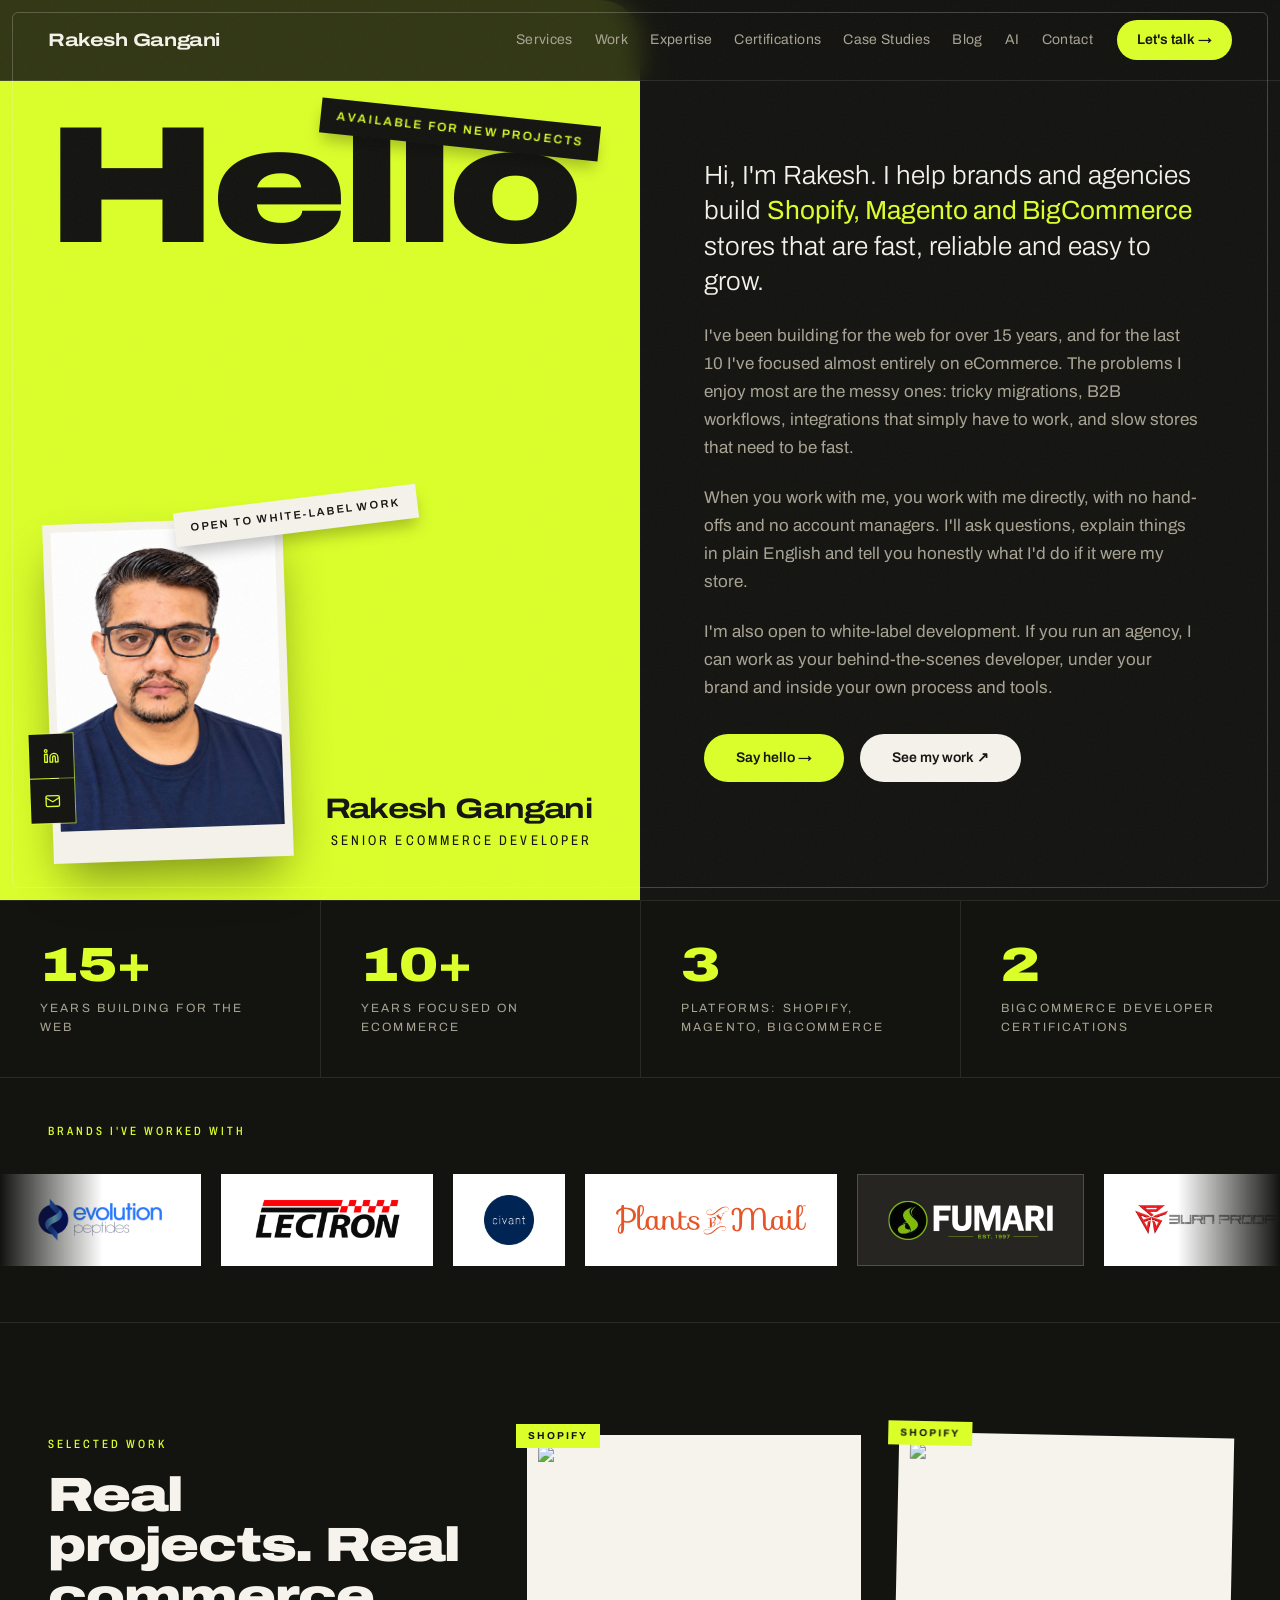
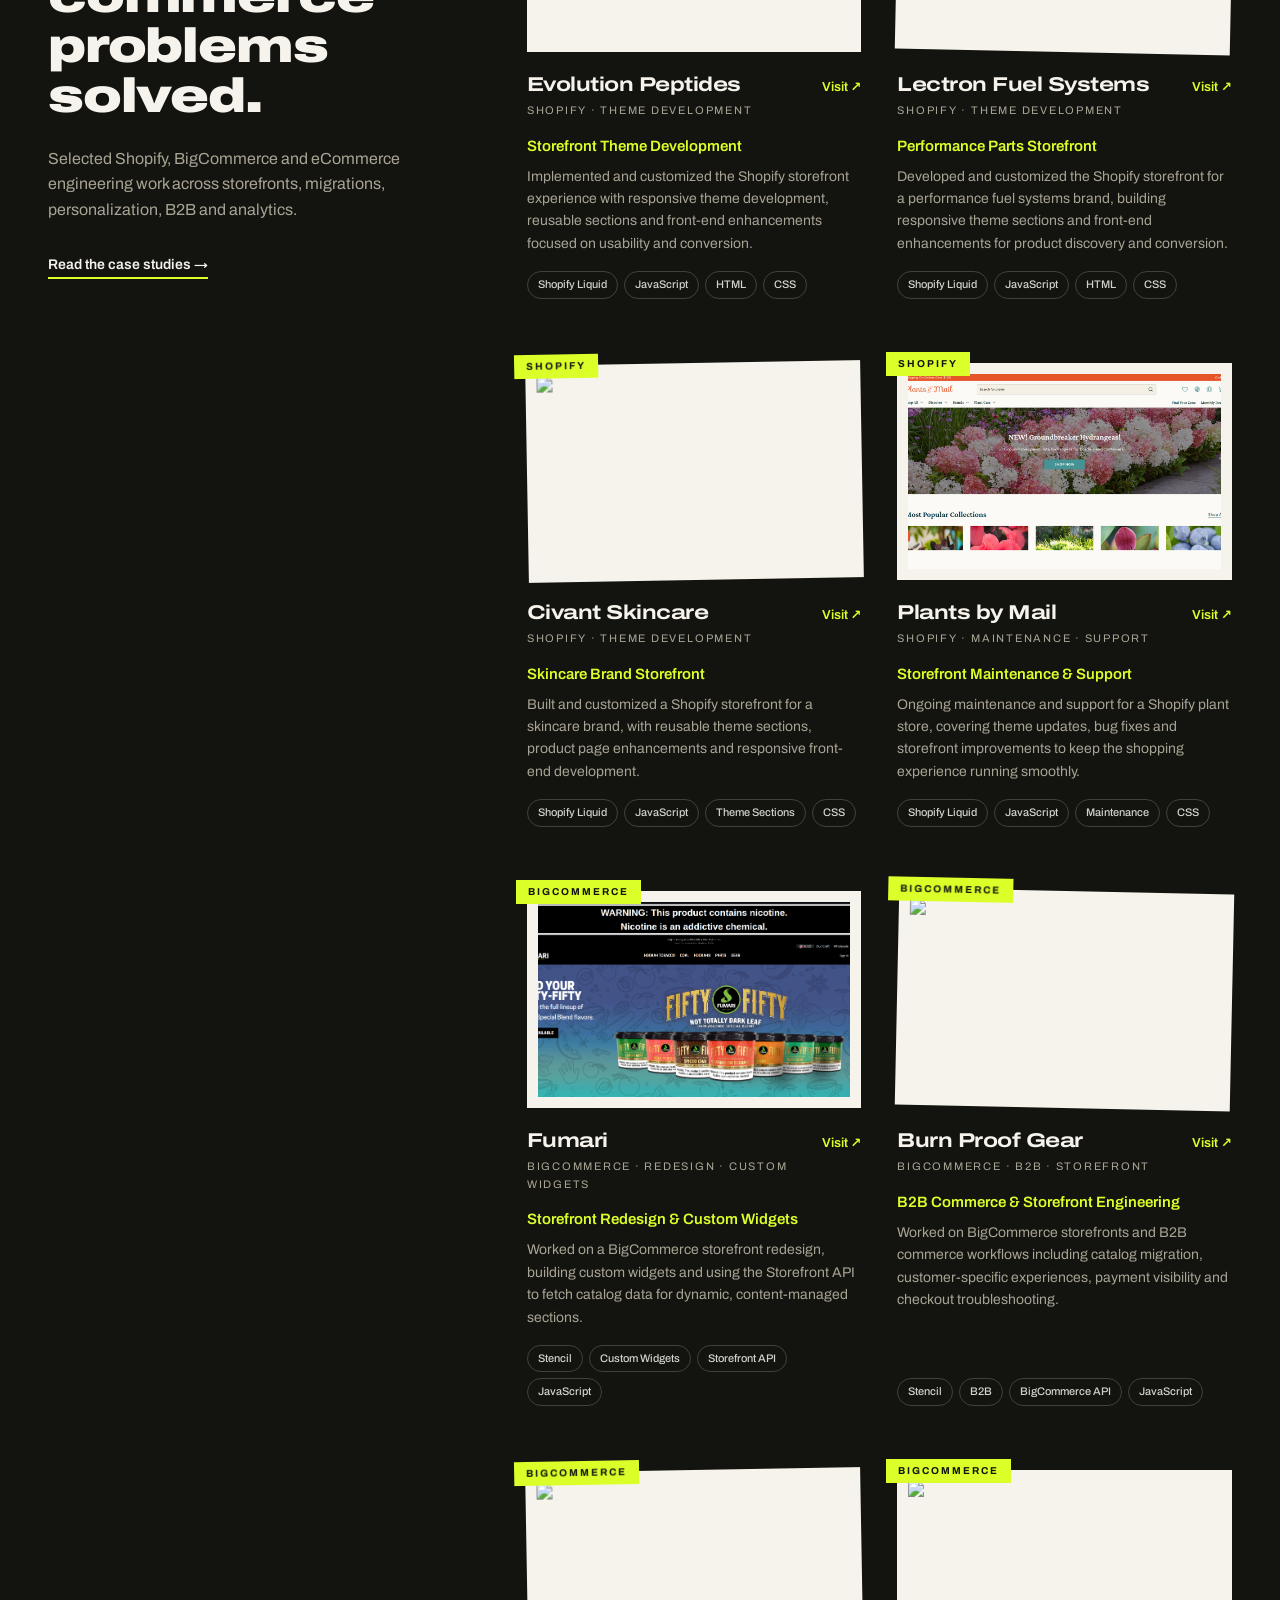
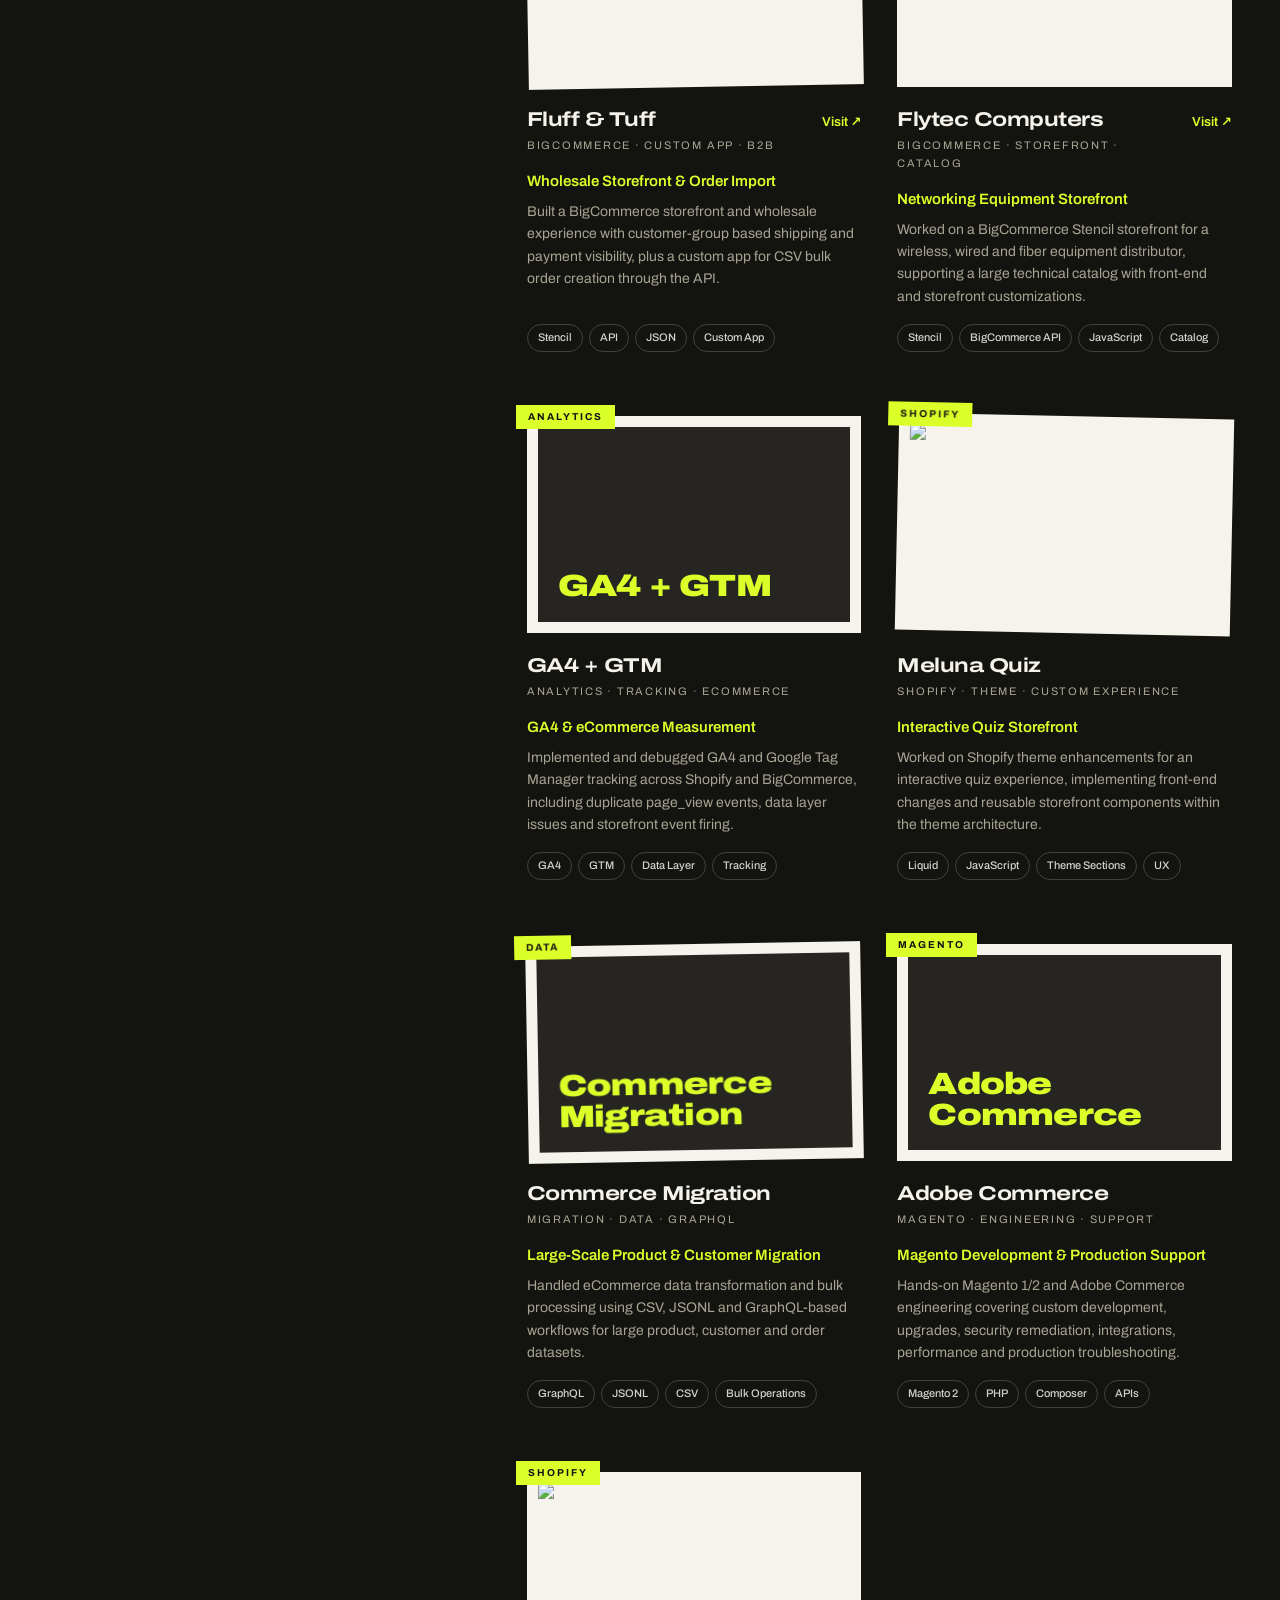
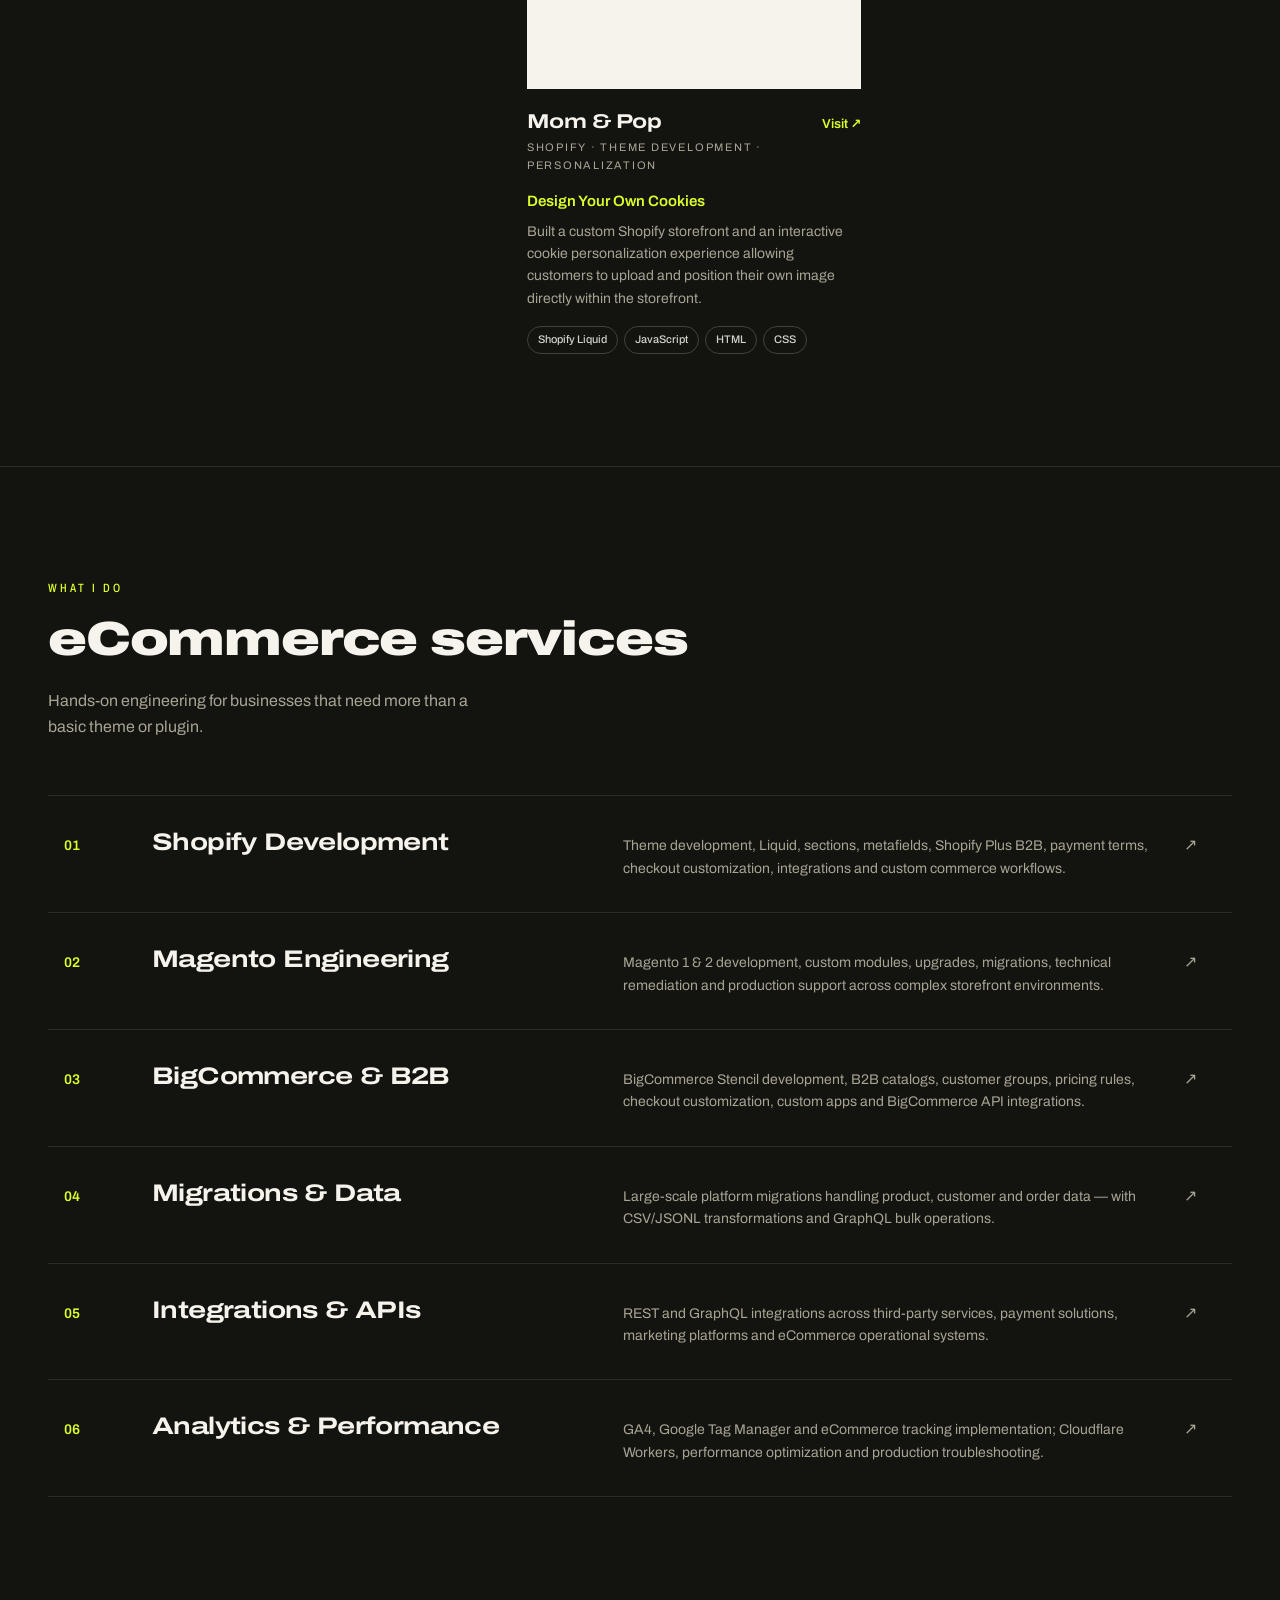
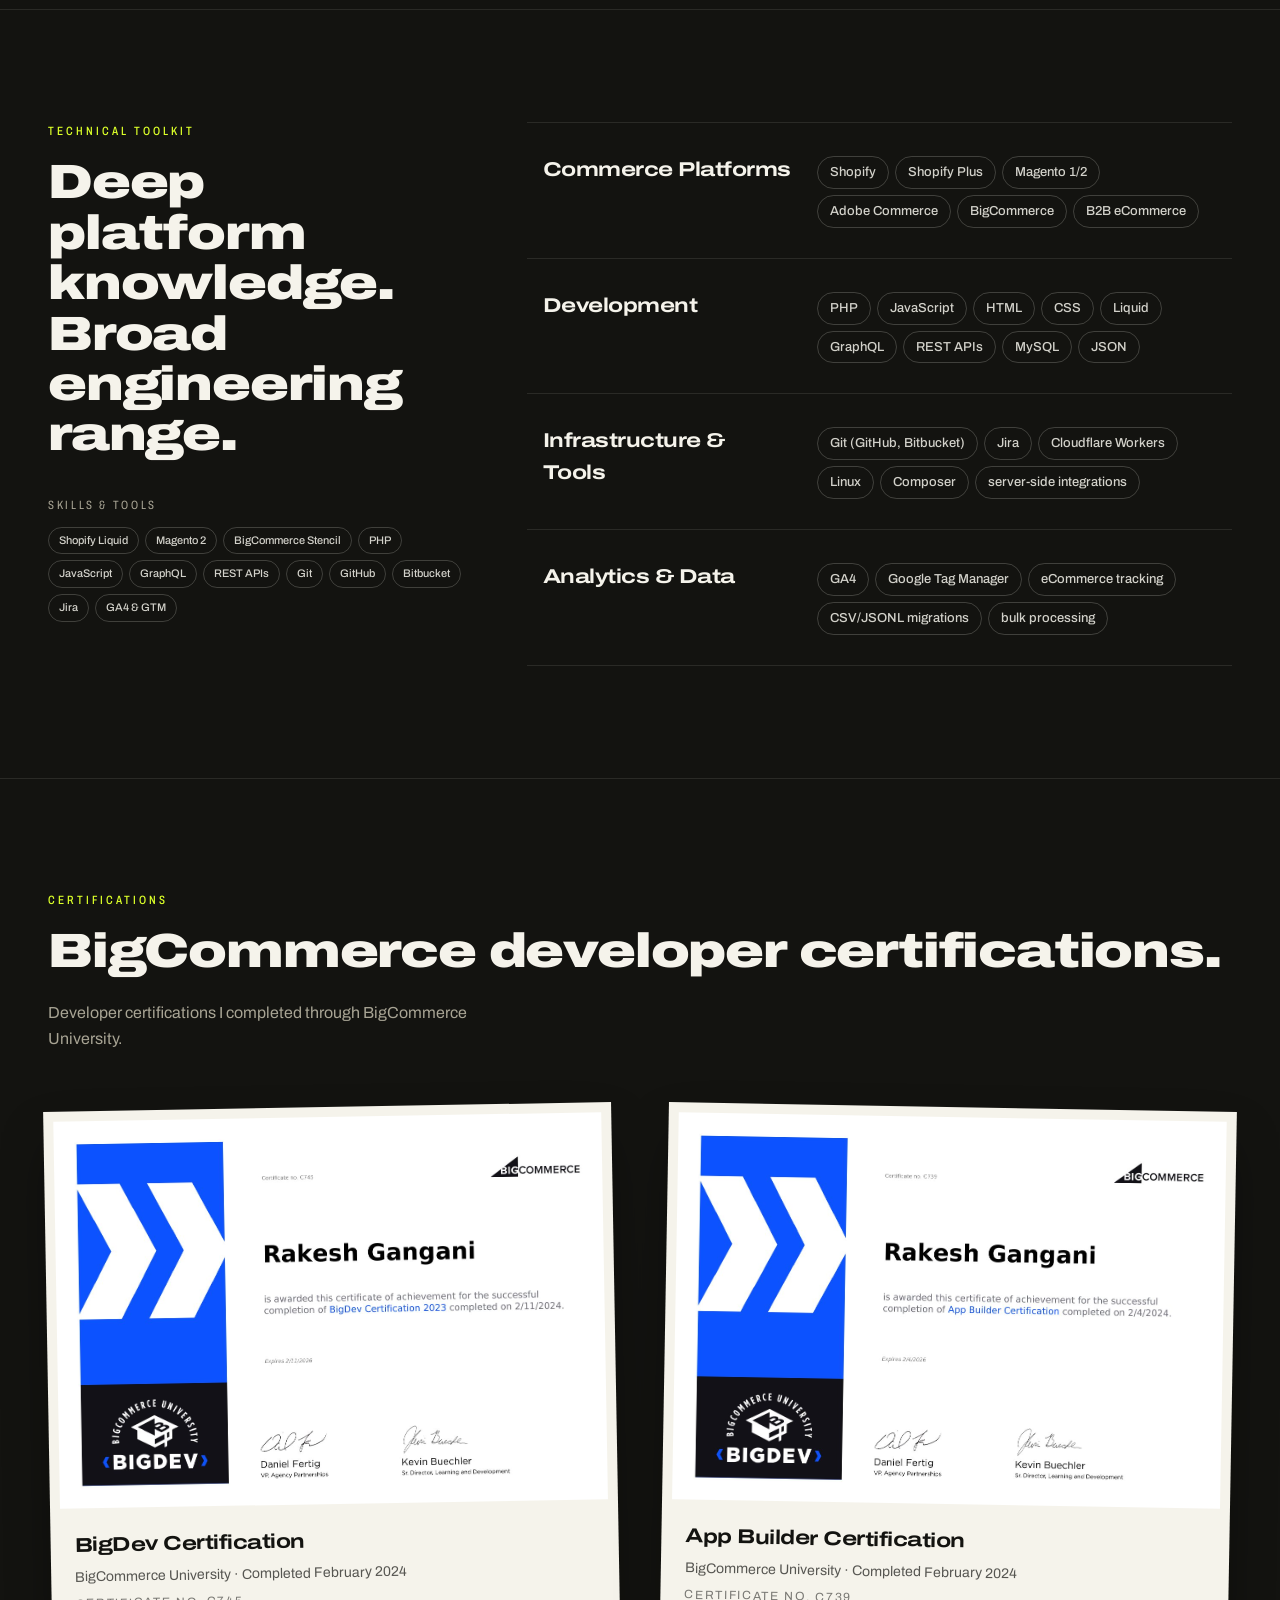
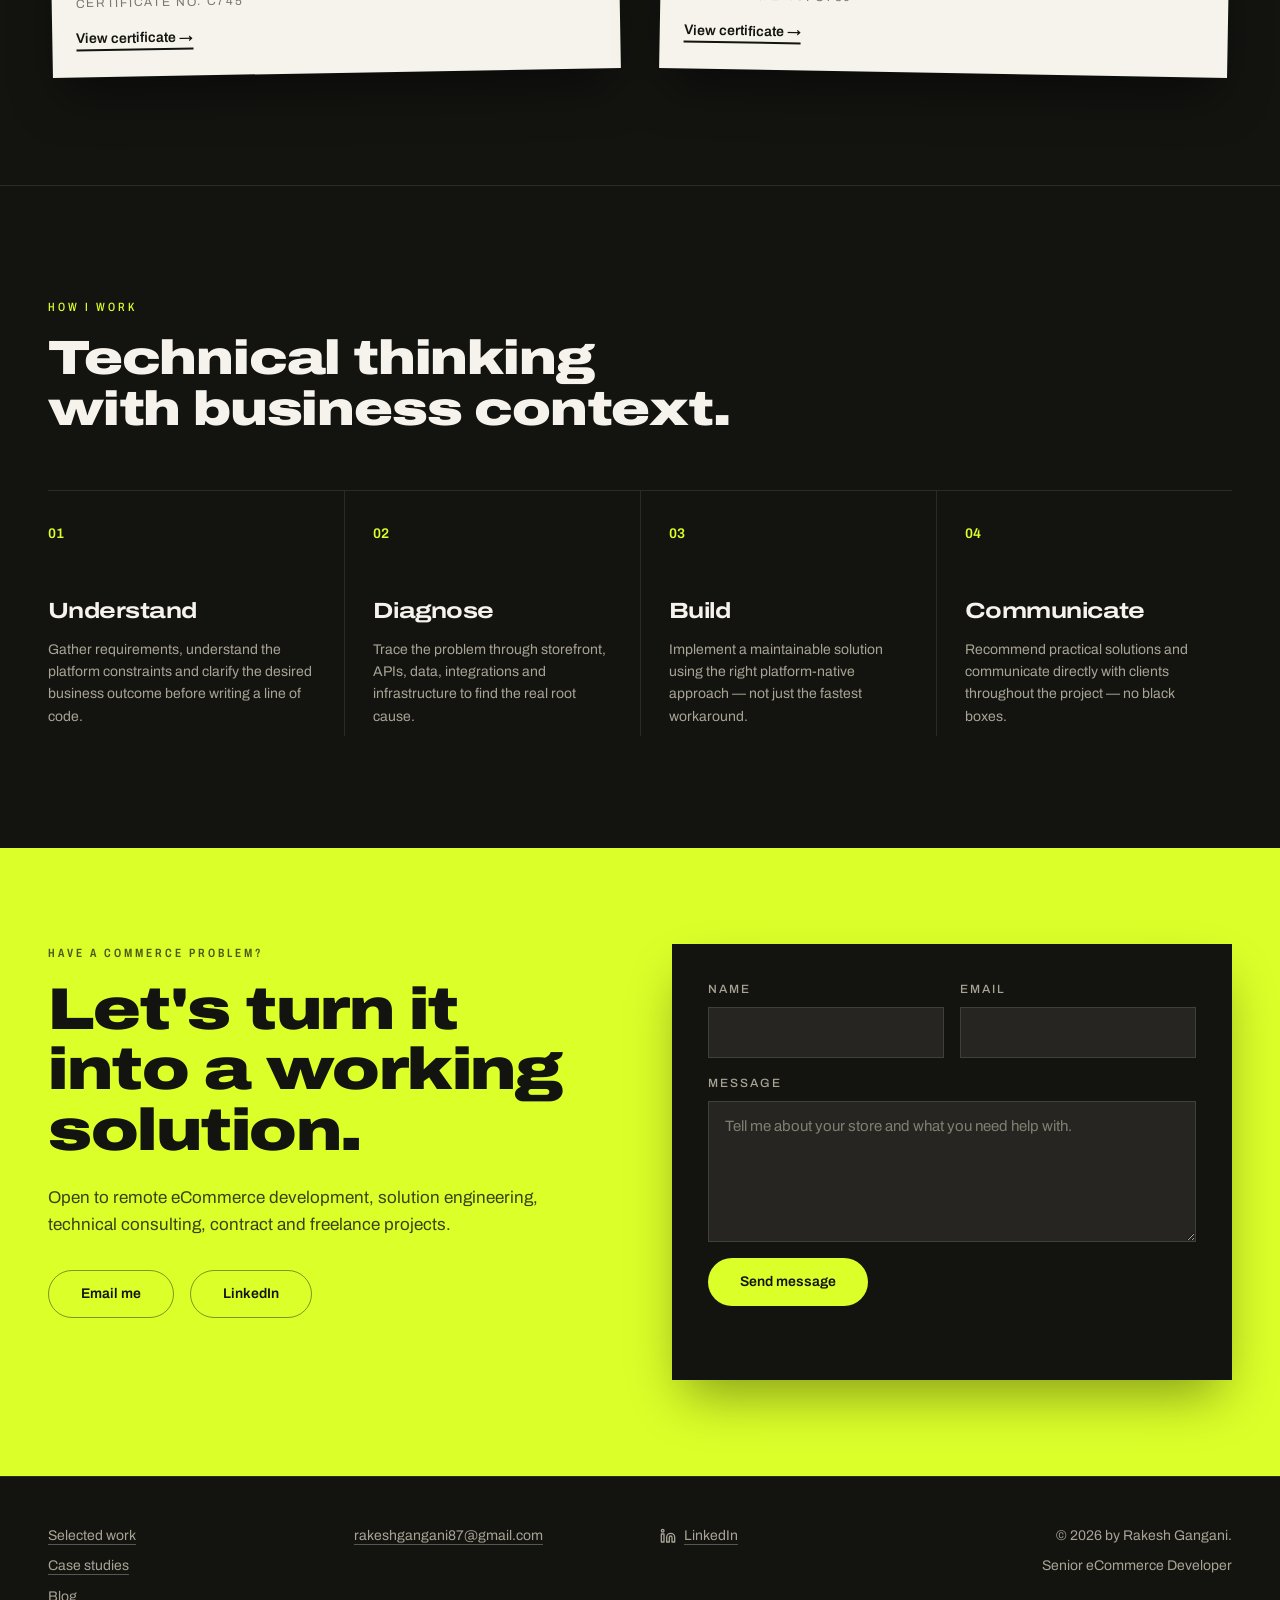
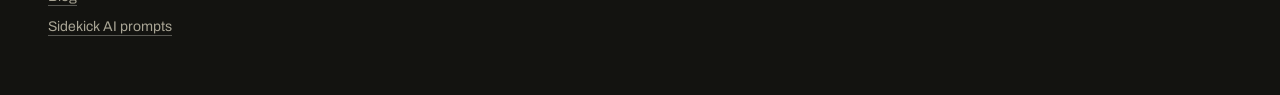
==== commit 7036fee7: "Added Blog" ====
--- a/index.html
+++ b/index.html
@@ -166,7 +166,7 @@
   <div class="nav-inner">
     <a class="brand" href="#top"><span class="brand-name">Rakesh Gangani</span><span class="brand-tag">[ eCommerce Developer ]</span></a>
     <nav id="site-nav" aria-label="Primary" data-lenis-prevent>
-      <a href="#services">Services</a><a href="#work">Work</a><a href="#stack">Expertise</a><a href="#certifications">Certifications</a><a href="case-studies/">Case Studies</a><a href="sidekick-ai/">AI</a><a href="#contact">Contact</a>
+      <a href="#services">Services</a><a href="#work">Work</a><a href="#stack">Expertise</a><a href="#certifications">Certifications</a><a href="case-studies/">Case Studies</a><a href="blog/">Blog</a><a href="sidekick-ai/">AI</a><a href="#contact">Contact</a>
     </nav>
     <a class="nav-cta" href="#contact">Let's talk →</a>
     <button class="nav-toggle" type="button" aria-label="Open menu" aria-expanded="false" aria-controls="site-nav"><span></span><span></span><span></span></button>
@@ -206,6 +206,24 @@
     <div><p class="stat-num"><span data-count="10">10</span>+</p><p class="stat-label">Years focused on eCommerce</p></div>
     <div><p class="stat-num"><span data-count="3">3</span></p><p class="stat-label">Platforms: Shopify, Magento, BigCommerce</p></div>
     <div><p class="stat-num"><span data-count="2">2</span></p><p class="stat-label">BigCommerce developer certifications</p></div>
+  </div>
+</section>
+
+<section class="brands" aria-label="Brands I've worked with">
+  <p class="eyebrow">Brands I've worked with</p>
+  <div class="brand-slider">
+    <ul class="brand-track">
+      <li><a class="brand-tile" href="https://evolutionpeptides.com/" target="_blank" rel="noopener"><img src="images/logos/evolution.png" alt="Evolution Peptides" width="372" height="134" loading="lazy"></a></li>
+      <li><a class="brand-tile" href="https://lectronfuelsystems.com/" target="_blank" rel="noopener"><img src="images/logos/lectron.png" alt="Lectron Fuel Systems" width="480" height="160" loading="lazy"></a></li>
+      <li><a class="brand-tile" href="https://civantskincare.com/" target="_blank" rel="noopener"><img src="images/logos/civant.png" alt="Civant Skincare" width="160" height="160" loading="lazy"></a></li>
+      <li><a class="brand-tile" href="https://www.plantsbymail.com/" target="_blank" rel="noopener"><img src="images/logos/plantsbymail.svg" alt="Plants by Mail" width="279" height="44" loading="lazy"></a></li>
+      <li><a class="brand-tile dark" href="https://www.fumari.com/" target="_blank" rel="noopener"><img src="images/logos/fumari.png" alt="Fumari" width="165" height="40" loading="lazy"></a></li>
+      <li><a class="brand-tile" href="https://burnproofgear.com/" target="_blank" rel="noopener"><img src="images/logos/burnproof.png" alt="Burn Proof Gear" width="640" height="97" loading="lazy"></a></li>
+      <li><a class="brand-tile" href="https://fluffandtuff.com/" target="_blank" rel="noopener"><img src="images/logos/fluffandtuff.png" alt="Fluff &amp; Tuff" width="151" height="160" loading="lazy"></a></li>
+      <li><a class="brand-tile" href="https://flyteccomputers.com/" target="_blank" rel="noopener"><img src="images/logos/flytec.png" alt="Flytec Computers" width="275" height="79" loading="lazy"></a></li>
+      <li><a class="brand-tile" href="https://meluna-usa.com/" target="_blank" rel="noopener"><img src="images/logos/meluna.png" alt="MeLuna USA" width="120" height="86" loading="lazy"></a></li>
+      <li><a class="brand-tile" href="https://mompop.com/" target="_blank" rel="noopener"><img src="images/logos/mompop.png" alt="Mom &amp; Pop" width="160" height="160" loading="lazy"></a></li>
+    </ul>
   </div>
 </section>
 
@@ -405,7 +423,7 @@
 </main>
 <footer class="site-footer">
   <div class="footer-inner">
-    <div><a href="#work">Selected work</a><a href="case-studies/">Case studies</a><a href="sidekick-ai/">Sidekick AI prompts</a></div>
+    <div><a href="#work">Selected work</a><a href="case-studies/">Case studies</a><a href="blog/">Blog</a><a href="sidekick-ai/">Sidekick AI prompts</a></div>
     <div><a href="mailto:rakeshgangani87@gmail.com">rakeshgangani87@gmail.com</a></div>
     <div><a href="https://linkedin.com/in/rakeshgangani" target="_blank" rel="noopener"><svg viewBox="0 0 24 24" aria-hidden="true"><path d="M16 8a6 6 0 0 1 6 6v7h-4v-7a2 2 0 0 0-4 0v7h-4v-7a6 6 0 0 1 6-6z"/><rect x="2" y="9" width="4" height="12"/><circle cx="4" cy="4" r="2"/></svg>LinkedIn</a></div>
     <div><p>© 2026 by Rakesh Gangani.</p><p>Senior eCommerce Developer</p></div>
--- a/styles.css
+++ b/styles.css
@@ -78,9 +78,25 @@
 .stat-num{font-stretch:125%;font-size:clamp(36px,4vw,48px);font-weight:900;line-height:1;letter-spacing:-.025em;color:var(--primary);font-variant-numeric:tabular-nums}
 .stat-label{margin-top:10px;font-size:12px;text-transform:uppercase;letter-spacing:.18em;color:var(--muted)}
 
+/* Brand logo slider */
+.brands{padding:44px 0 48px;border-bottom:1px solid var(--line)}
+.brands .eyebrow{padding:0 var(--pad);margin-bottom:24px}
+.brand-slider{overflow-x:auto;scrollbar-width:none;-webkit-mask-image:linear-gradient(90deg,transparent,#000 8%,#000 92%,transparent);mask-image:linear-gradient(90deg,transparent,#000 8%,#000 92%,transparent)}
+.brand-slider::-webkit-scrollbar{display:none}
+.brand-track{list-style:none;padding:8px 0;display:flex;width:max-content}
+.brand-track li{flex:none;margin-right:20px}
+.brand-slider.is-sliding{overflow:hidden}
+.brand-slider.is-sliding .brand-track{animation:brand-slide 45s linear infinite}
+.brand-slider.is-sliding:hover .brand-track,.brand-slider.is-sliding:focus-within .brand-track{animation-play-state:paused}
+@keyframes brand-slide{to{transform:translateX(-50%)}}
+.brand-tile{display:flex;align-items:center;justify-content:center;height:92px;padding:0 30px;background:#fff;border:1px solid transparent;transition:transform .25s,border-color .25s}
+.brand-tile.dark{background:var(--secondary);border-color:var(--line-strong)}
+.brand-tile:hover{transform:translateY(-4px);border-color:var(--primary)}
+.brand-tile img{display:block;width:auto;height:auto;max-height:50px;max-width:190px}
+
 /* Sections */
 .section{padding:112px var(--pad)}
-.section+.section,.stats+.section{border-top:1px solid var(--line)}.stats+.section{border-top:0}
+.section+.section,.stats+.section{border-top:1px solid var(--line)}.stats+.section,.brands+.section{border-top:0}
 .split{display:grid;grid-template-columns:1fr 1.7fr;gap:64px;align-items:start}
 .split>.section-head{position:sticky;top:112px}
 
@@ -226,6 +242,32 @@
 .case-outcome h2,.case-outcome p{color:var(--bg)}
 .case-note{border-left:3px solid var(--primary);background:var(--secondary);padding:22px 26px}.case-note p{font-size:14px;color:var(--muted);margin-top:6px}
 
+/* Blog */
+.post-list{display:grid;gap:72px;max-width:68rem}
+.post-card .work-media{rotate:0deg!important}
+.post-card .work-media img{aspect-ratio:auto;height:auto;object-fit:contain}
+.post-card .work-meta h3{font-size:clamp(20px,2.2vw,26px)}
+.post-byline{margin-top:24px;font-stretch:72%;font-size:13px;text-transform:uppercase;letter-spacing:.2em;color:var(--muted)}
+.post-tags{padding-top:18px}.post-tags b{font-size:12px}
+.post-body h3{font-stretch:125%;font-size:20px;font-weight:700;line-height:1.25;letter-spacing:-.02em;margin:40px 0 14px}
+.post-body :is(ul,ol,pre,figure,.table-wrap)+p{margin-top:14px}
+.post-body a{color:var(--primary);text-underline-offset:4px}
+.post-body code{font:500 .86em/1.5 ui-monospace,SFMono-Regular,Menlo,Consolas,monospace;color:var(--fg);background:var(--secondary);border:1px solid var(--line);padding:2px 6px;overflow-wrap:anywhere}
+.post-body pre{margin:18px 0;padding:20px 22px;background:var(--secondary);border:1px solid var(--line);border-left:3px solid var(--primary);overflow-x:auto;font-size:15px;line-height:1.6}
+.post-body pre code{display:block;width:max-content;min-width:100%;padding:0;border:0;background:none;font-size:14px;line-height:1.65;overflow-wrap:normal}
+.post-figure{margin:28px 0}
+.post-figure a{display:block;border:1px solid hsl(48 33% 94%/.15);background:#fff;padding:10px;transition:border-color .3s}.post-figure a:hover{border-color:hsl(70 100% 58%/.6)}
+.post-figure img{display:block;width:100%;height:auto}
+.post-figure figcaption{font-size:13px;color:var(--muted);margin-top:12px}
+.table-wrap{margin:18px 0;border:1px solid var(--line);overflow-x:auto}
+.post-body table{width:100%;min-width:34rem;border-collapse:collapse;font-size:15px;line-height:1.5}
+.post-body th,.post-body td{padding:13px 16px;text-align:left;vertical-align:top;border-bottom:1px solid var(--line);color:hsl(48 33% 94%/.78)}
+.post-body tbody tr:last-child>*{border-bottom:0}
+.post-body thead th{font-stretch:72%;font-size:12px;font-weight:500;text-transform:uppercase;letter-spacing:.2em;color:var(--primary);background:var(--secondary);white-space:nowrap}
+.post-body tbody th{font-weight:600;color:var(--fg)}
+.post-body .case-outcome b{color:inherit}.post-body .case-outcome code{color:var(--bg);background:hsl(45 9% 7%/.1);border-color:hsl(45 9% 7%/.25)}
+.post-sources ul{margin-top:10px}.post-sources li{font-size:14px;margin-bottom:6px}
+
 /* Scroll reveal */
 .reveal{opacity:0;transform:translateY(24px);transition:opacity .7s cubic-bezier(.2,.7,.2,1) var(--d,0ms),transform .7s cubic-bezier(.2,.7,.2,1) var(--d,0ms)}
 .reveal.in{opacity:1;transform:none}
@@ -245,7 +287,7 @@
 }
 @media(max-width:800px){
 :root{--gutter:24px}
-.stage-frame{inset:8px}
+.stage-frame{inset:8px}.brand-tile{height:76px;padding:0 22px}.brand-tile img{max-height:40px;max-width:150px}.brand-track li{margin-right:14px}
 .section{padding:80px var(--pad)}
 .hero-hello{font-size:clamp(4.5rem,24vw,9rem)}.sticker.dark{right:20px;top:calc(112px + 24vw)}
 .polaroid{width:176px}.polaroid-links{left:-14px}.polaroid-links a{width:40px;height:40px}
@@ -260,6 +302,7 @@
 .case-meta{grid-template-columns:1fr 1fr}.case-meta div{padding:22px 20px}.case-meta div:nth-child(odd){border-left:0;padding-left:0}.case-meta div:nth-child(n+3){border-top:1px solid var(--line)}
 .case-figure{margin-top:44px}.case-levels{grid-template-columns:1fr}.case-levels div{padding:24px 0;border-left:0!important;border-bottom:1px solid var(--line)}.case-levels b{margin-bottom:14px}
 .case-body{padding-block:64px 72px}.case-body .case-outcome{padding:30px}
+.post-list{gap:56px}.post-body pre{padding:16px 18px}.post-body th,.post-body td{padding:11px 12px}
 }
 @media(max-width:640px){
 .work-grid,.cert-grid{grid-template-columns:1fr}
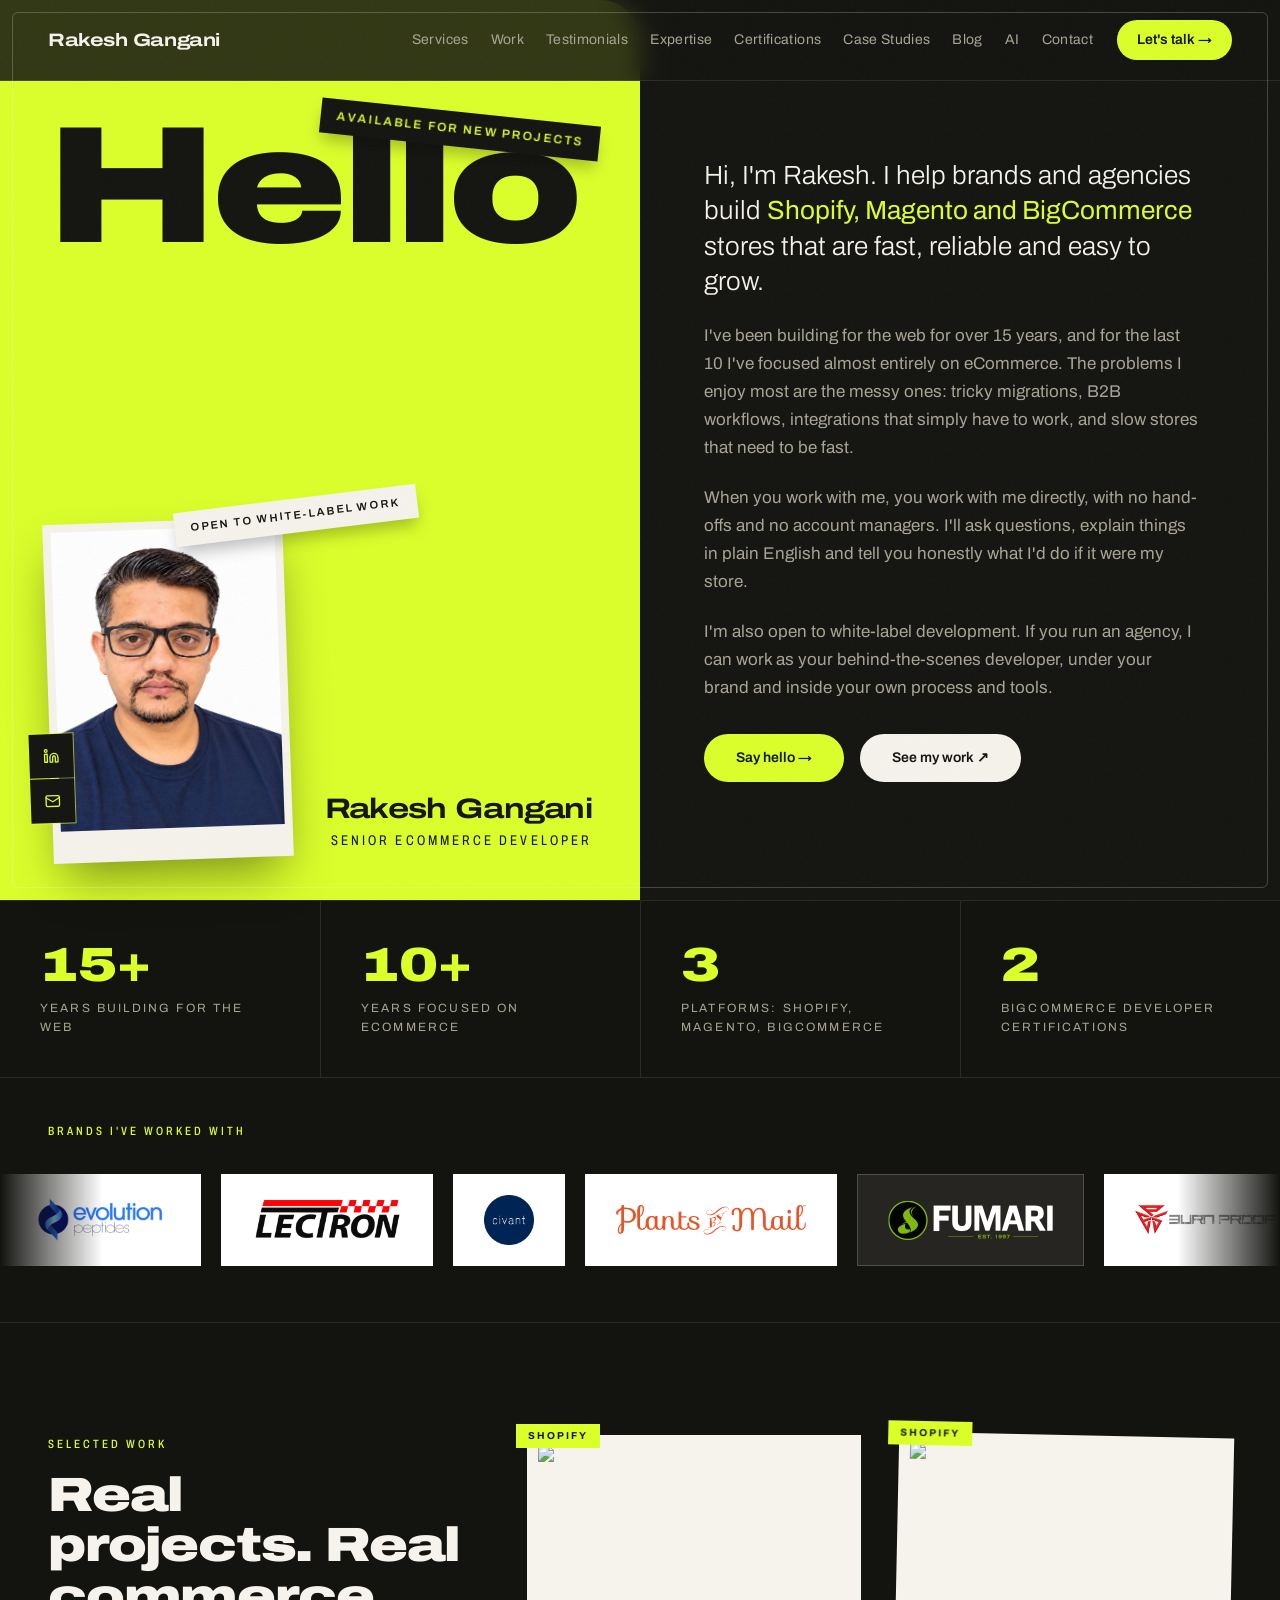
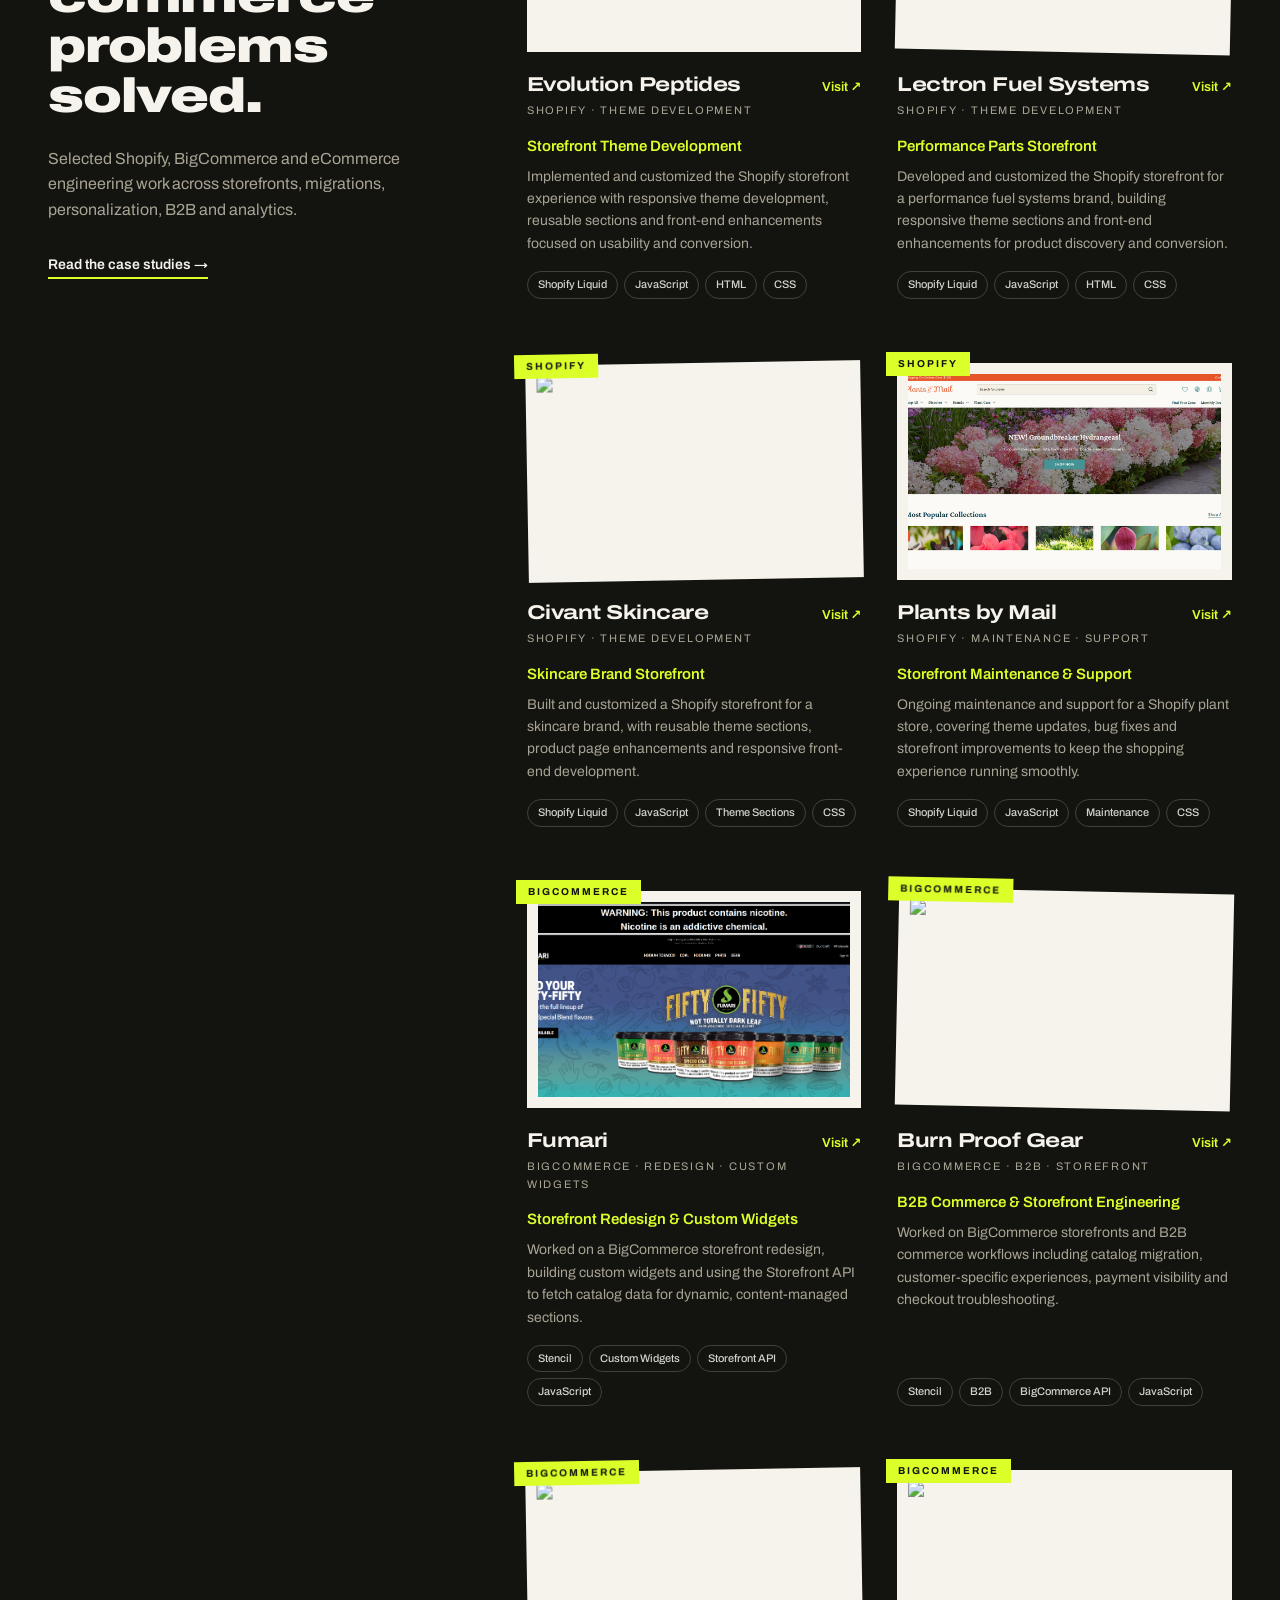
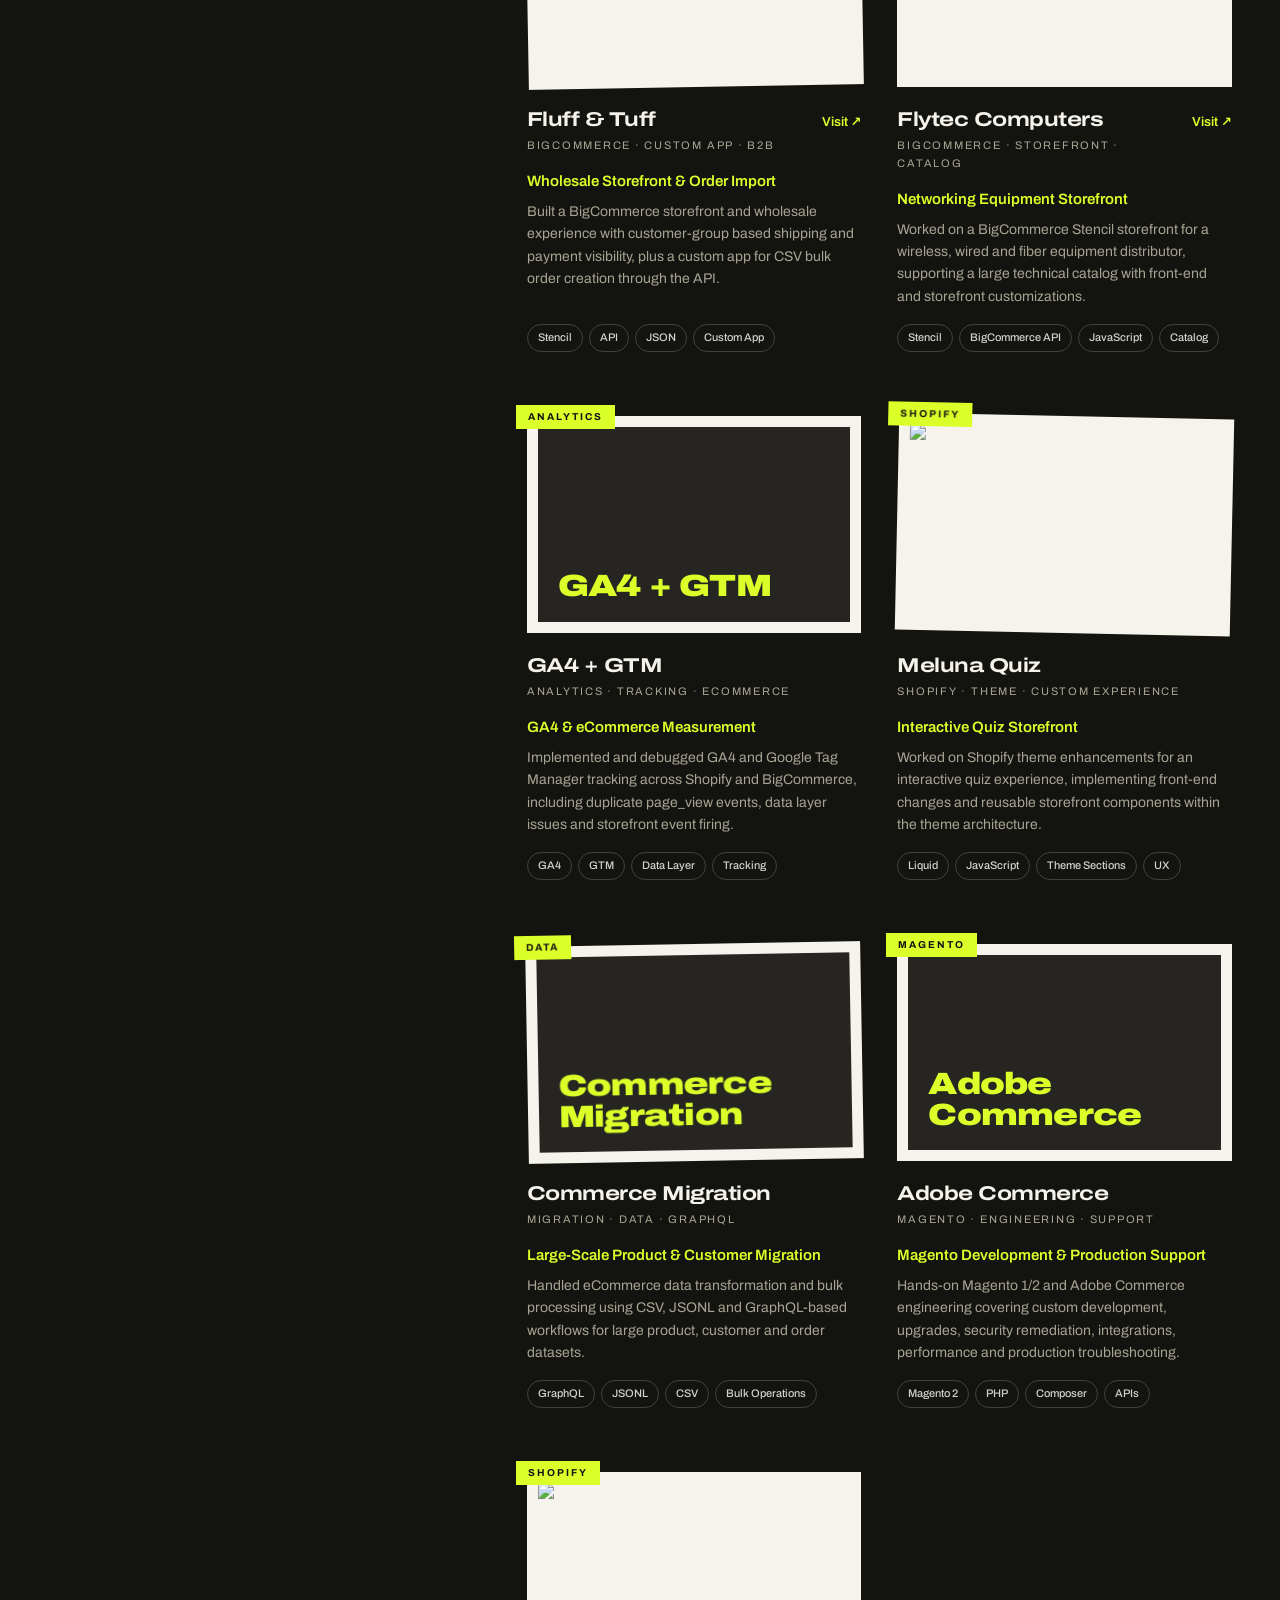
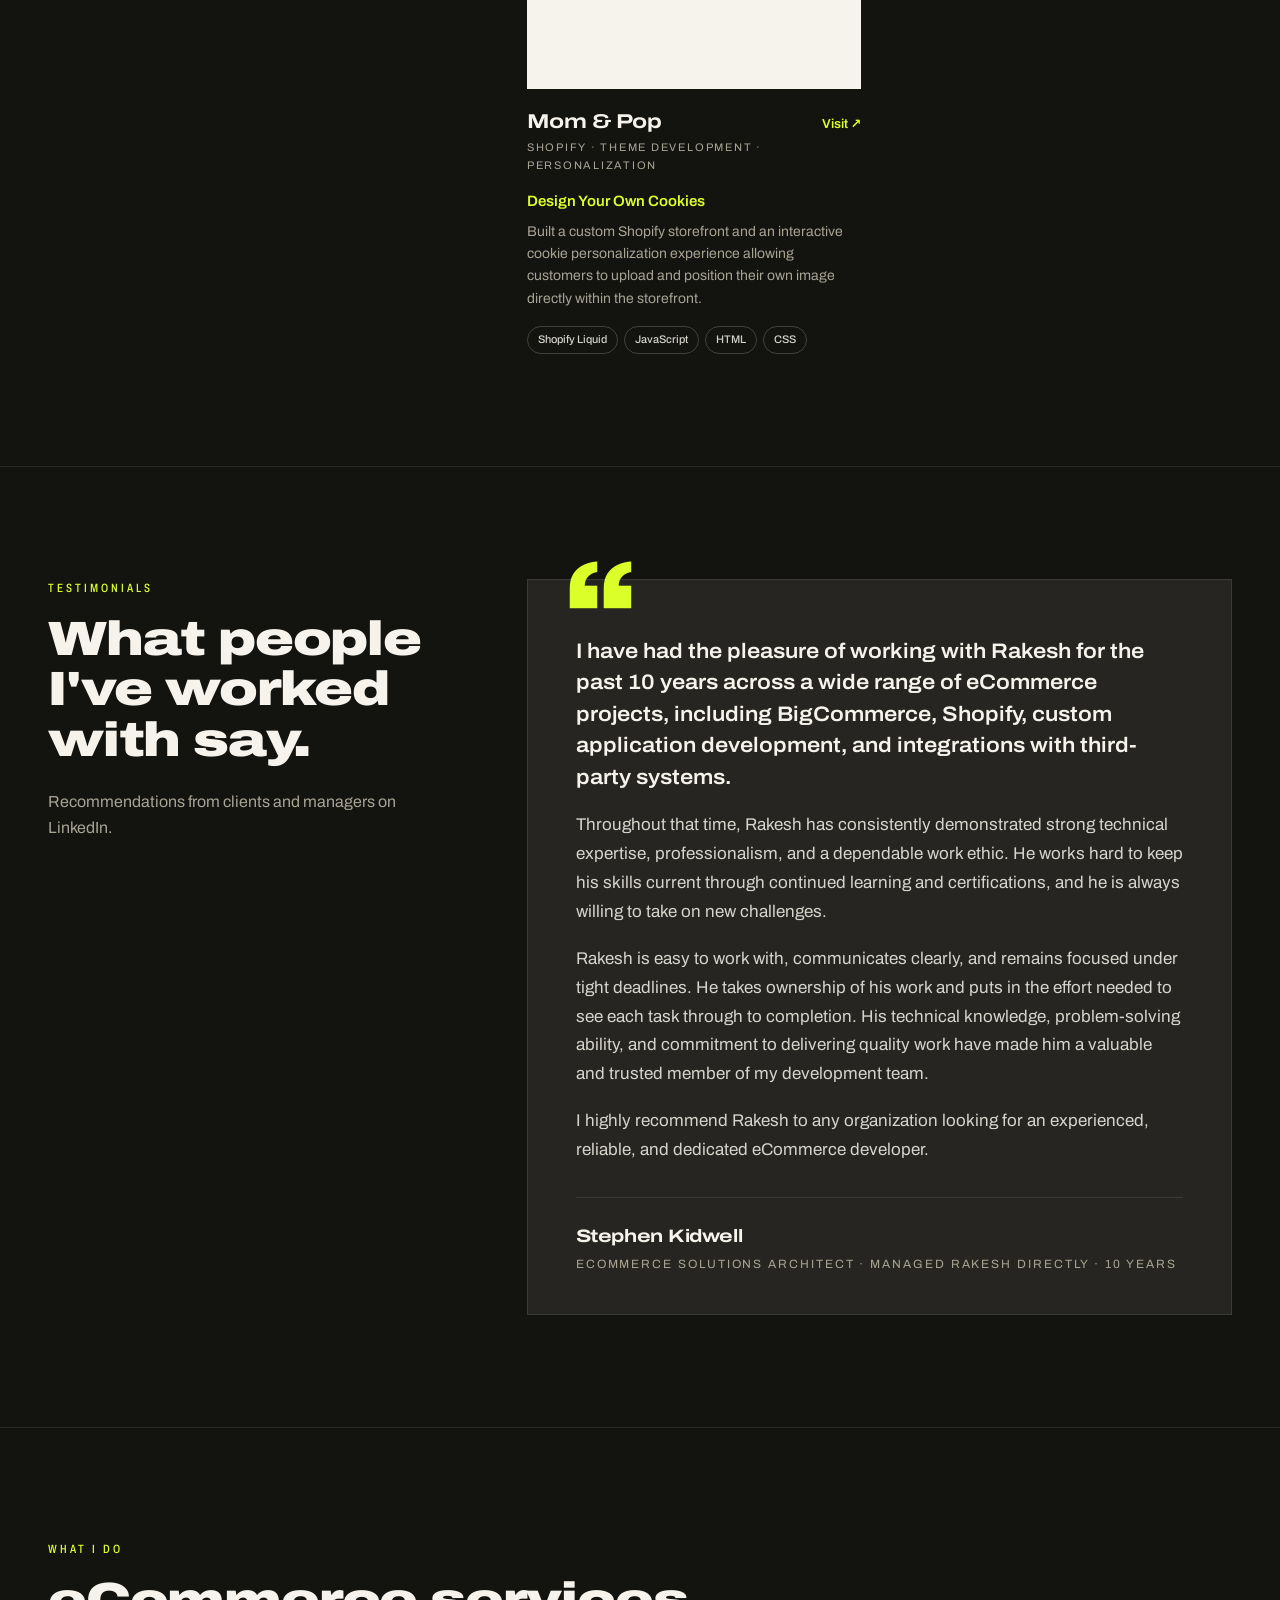
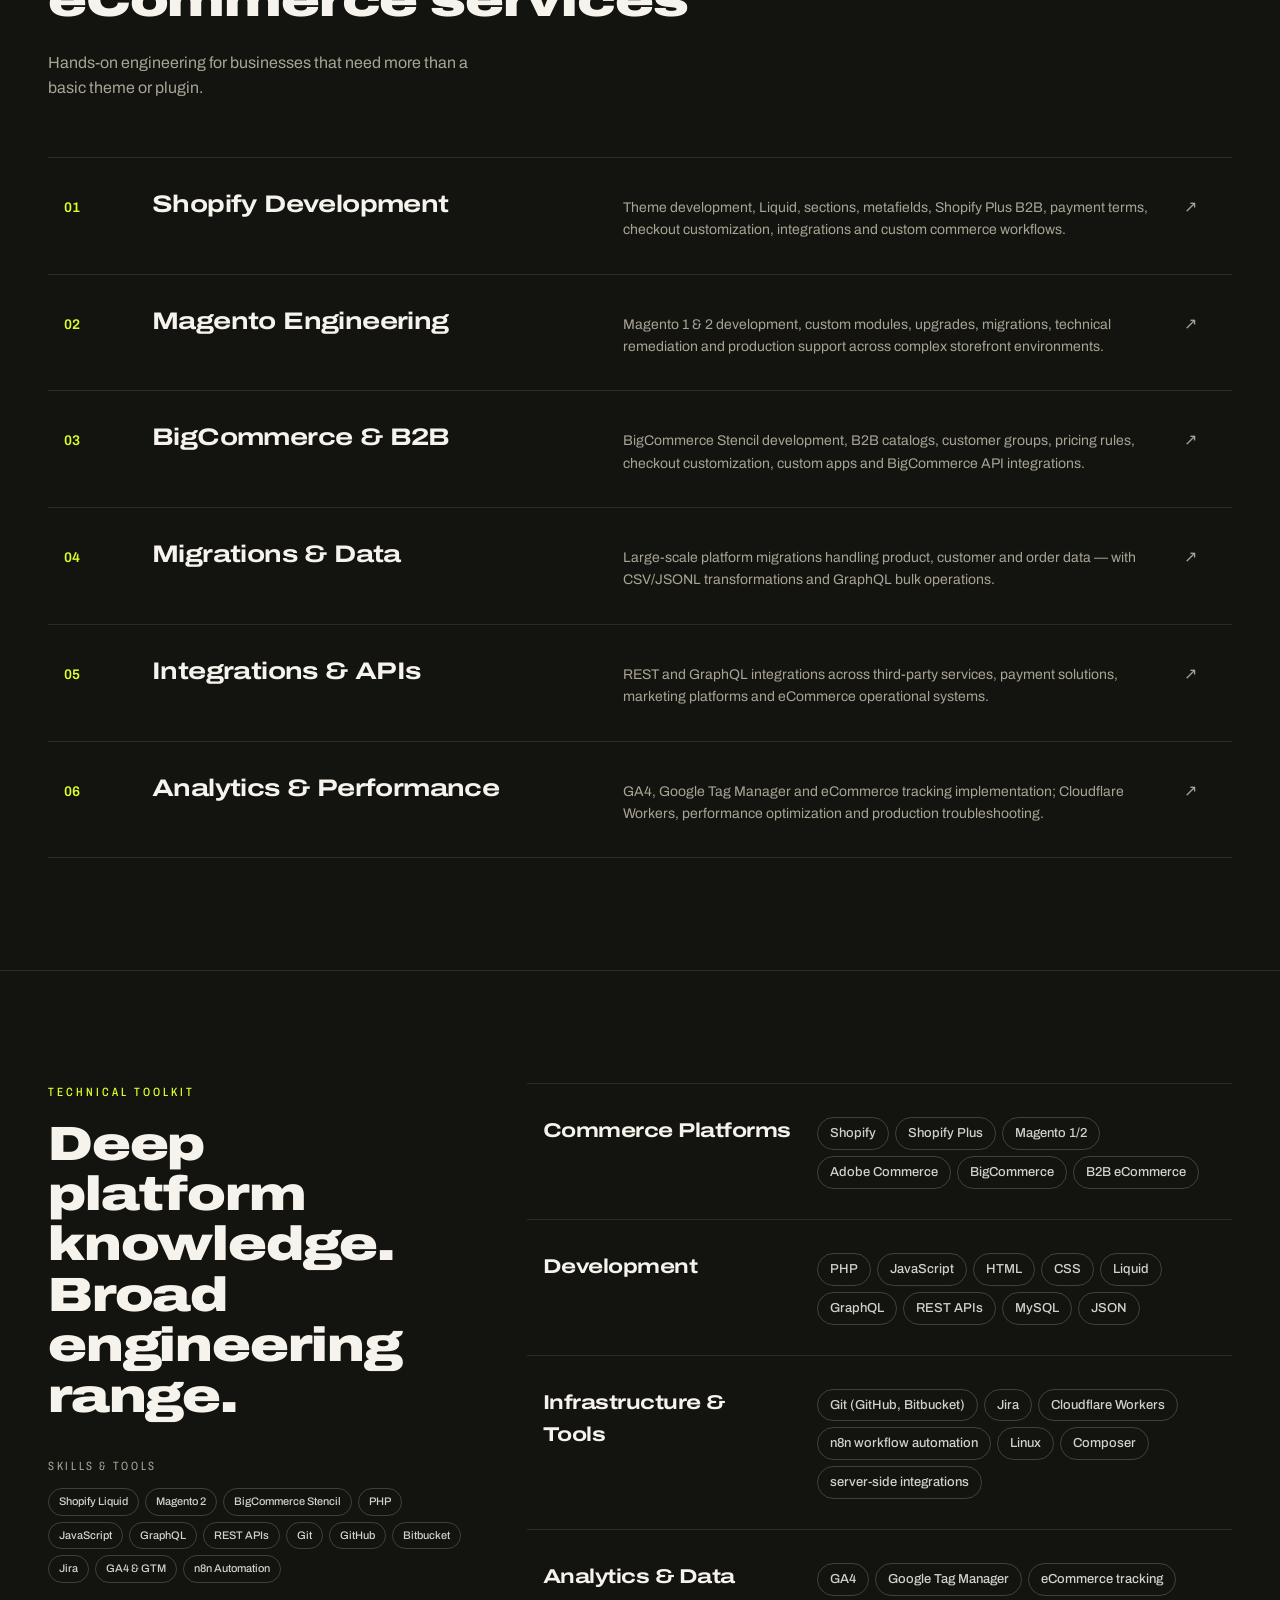
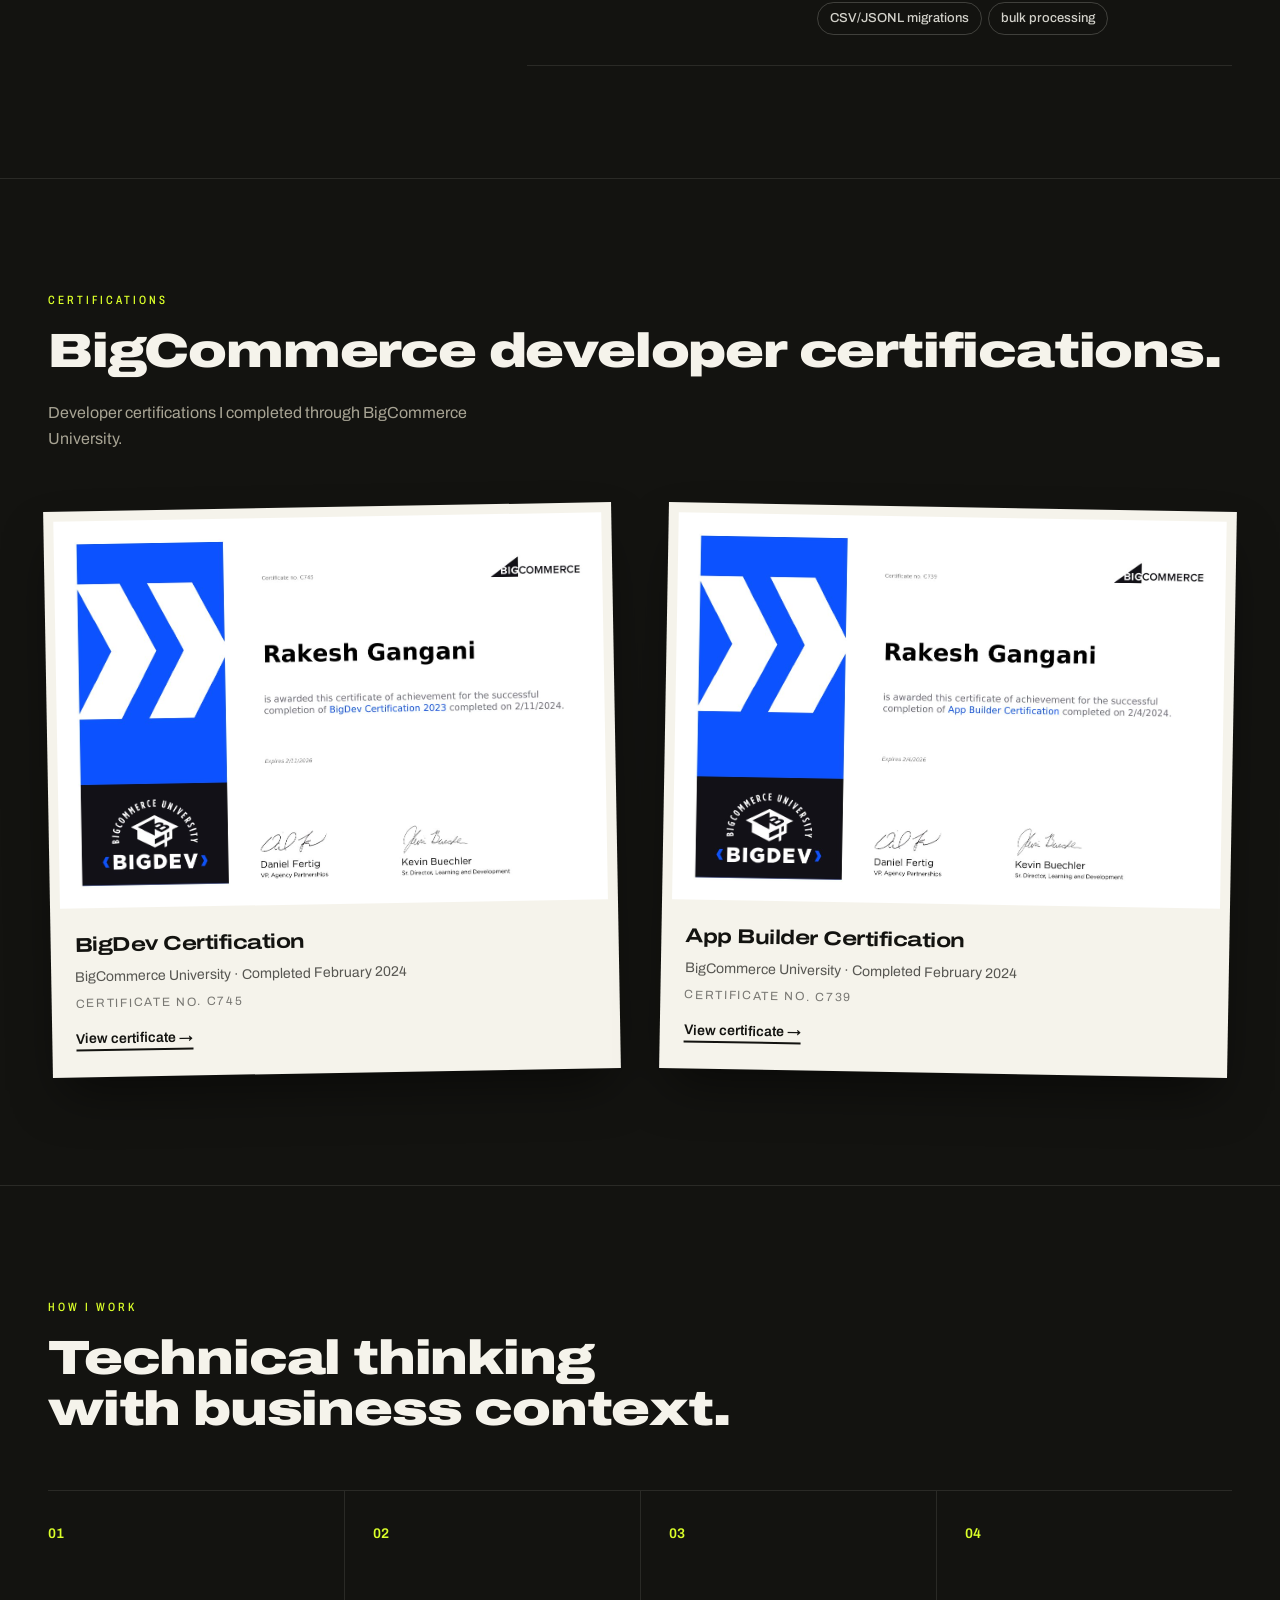
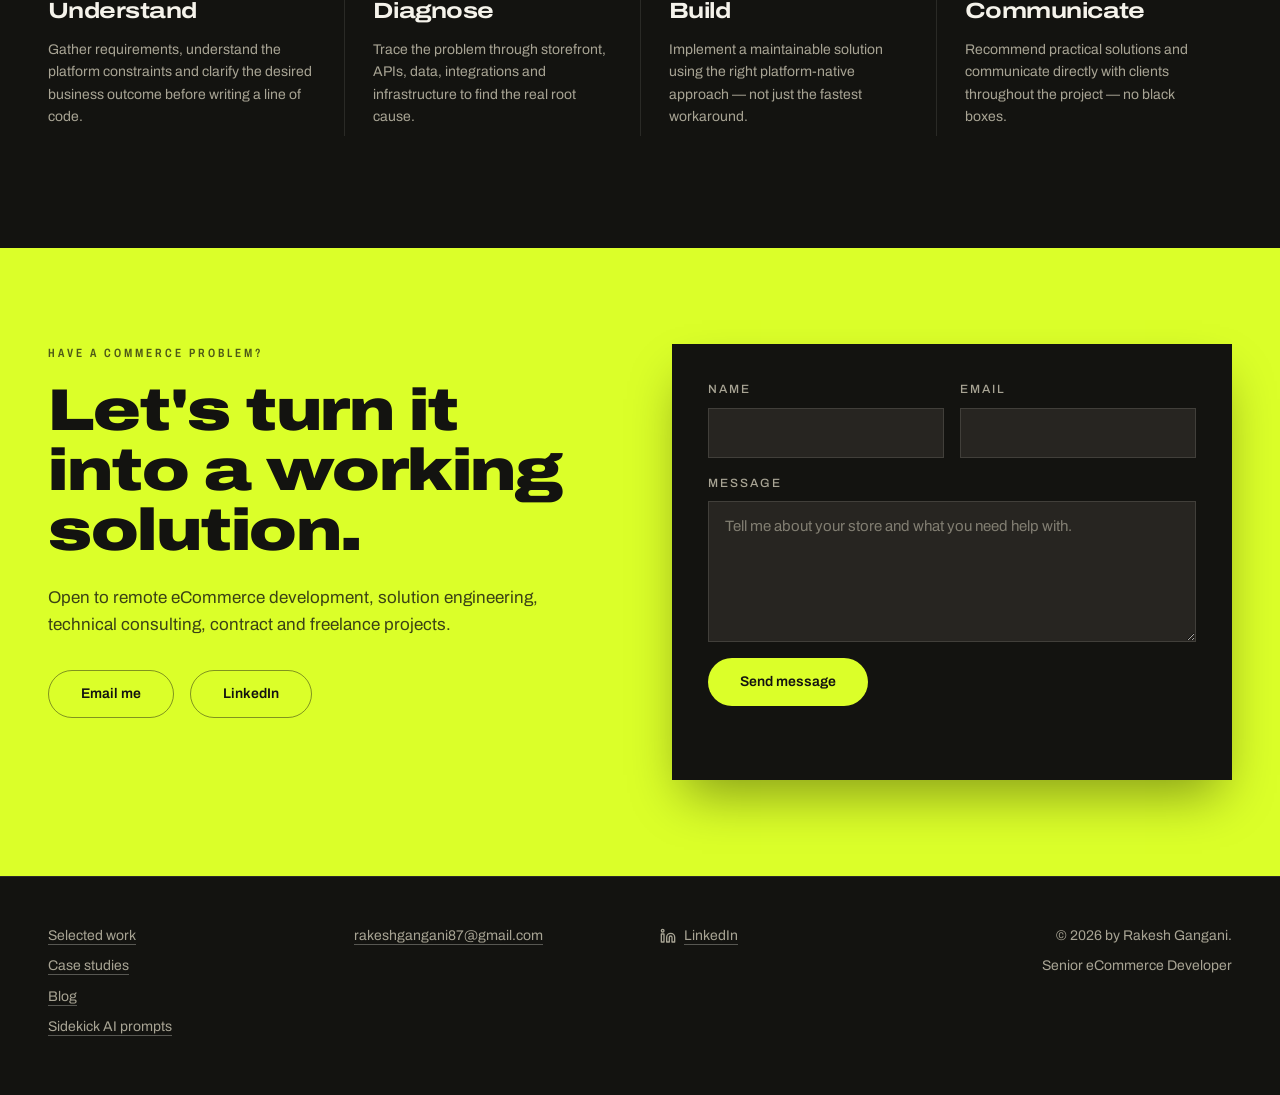
==== commit aac54a8f: "Added Blog Article" ====
--- a/index.html
+++ b/index.html
@@ -51,11 +51,44 @@
       }
     },
     {
+      "@type": "ProfilePage",
+      "@id": "https://rakeshgangani87.github.io/#webpage",
+      "url": "https://rakeshgangani87.github.io/",
+      "name": "Rakesh Gangani | Senior eCommerce Developer",
+      "isPartOf": {
+        "@id": "https://rakeshgangani87.github.io/#website"
+      },
+      "mainEntity": {
+        "@id": "https://rakeshgangani87.github.io/#person"
+      },
+      "inLanguage": "en",
+      "dateModified": "2026-10-27",
+      "description": "Rakesh Gangani is a Senior eCommerce Developer with 15+ years of experience in Shopify, Magento and BigCommerce: migrations, B2B commerce, integrations, performance and custom development.",
+      "primaryImageOfPage": {
+        "@id": "https://rakeshgangani87.github.io/#primaryimage"
+      },
+      "image": {
+        "@id": "https://rakeshgangani87.github.io/#primaryimage"
+      },
+      "about": {
+        "@id": "https://rakeshgangani87.github.io/#person"
+      },
+      "hasPart": [
+        {
+          "@id": "https://rakeshgangani87.github.io/#work"
+        }
+      ]
+    },
+    {
       "@type": "Person",
       "@id": "https://rakeshgangani87.github.io/#person",
       "name": "Rakesh Gangani",
+      "givenName": "Rakesh",
+      "familyName": "Gangani",
       "url": "https://rakeshgangani87.github.io/",
-      "image": "https://rakeshgangani87.github.io/images/RakeshGangani.jpeg",
+      "image": {
+        "@id": "https://rakeshgangani87.github.io/#primaryimage"
+      },
       "jobTitle": "Senior eCommerce Developer",
       "email": "mailto:rakeshgangani87@gmail.com",
       "description": "Senior eCommerce developer and consultant with 15+ years of web development experience and 10+ years focused on Shopify, Shopify Plus, Magento and BigCommerce.",
@@ -79,6 +112,7 @@
         "Google Analytics 4",
         "Google Tag Manager",
         "Cloudflare Workers",
+        "n8n workflow automation",
         "Git",
         "GitHub",
         "Bitbucket",
@@ -134,21 +168,330 @@
             "name": "BigCommerce development"
           }
         }
+      ],
+      "hasOfferCatalog": {
+        "@type": "OfferCatalog",
+        "@id": "https://rakeshgangani87.github.io/#services",
+        "name": "eCommerce services",
+        "itemListElement": [
+          {
+            "@type": "Offer",
+            "itemOffered": {
+              "@type": "Service",
+              "@id": "https://rakeshgangani87.github.io/#service-shopify",
+              "name": "Shopify Development",
+              "description": "Theme development, Liquid, sections, metafields, Shopify Plus B2B, payment terms, checkout customization, integrations and custom commerce workflows.",
+              "serviceType": "Shopify Development",
+              "provider": {
+                "@id": "https://rakeshgangani87.github.io/#person"
+              },
+              "url": "https://rakeshgangani87.github.io/#services"
+            }
+          },
+          {
+            "@type": "Offer",
+            "itemOffered": {
+              "@type": "Service",
+              "@id": "https://rakeshgangani87.github.io/#service-magento",
+              "name": "Magento Engineering",
+              "description": "Magento 1 & 2 development, custom modules, upgrades, migrations, technical remediation and production support across complex storefront environments.",
+              "serviceType": "Magento Engineering",
+              "provider": {
+                "@id": "https://rakeshgangani87.github.io/#person"
+              },
+              "url": "https://rakeshgangani87.github.io/#services"
+            }
+          },
+          {
+            "@type": "Offer",
+            "itemOffered": {
+              "@type": "Service",
+              "@id": "https://rakeshgangani87.github.io/#service-bigcommerce",
+              "name": "BigCommerce & B2B",
+              "description": "BigCommerce Stencil development, B2B catalogs, customer groups, pricing rules, checkout customization, custom apps and BigCommerce API integrations.",
+              "serviceType": "BigCommerce & B2B",
+              "provider": {
+                "@id": "https://rakeshgangani87.github.io/#person"
+              },
+              "url": "https://rakeshgangani87.github.io/#services"
+            }
+          },
+          {
+            "@type": "Offer",
+            "itemOffered": {
+              "@type": "Service",
+              "@id": "https://rakeshgangani87.github.io/#service-migrations",
+              "name": "Migrations & Data",
+              "description": "Large-scale platform migrations handling product, customer and order data, with CSV/JSONL transformations and GraphQL bulk operations.",
+              "serviceType": "Migrations & Data",
+              "provider": {
+                "@id": "https://rakeshgangani87.github.io/#person"
+              },
+              "url": "https://rakeshgangani87.github.io/#services"
+            }
+          },
+          {
+            "@type": "Offer",
+            "itemOffered": {
+              "@type": "Service",
+              "@id": "https://rakeshgangani87.github.io/#service-integrations",
+              "name": "Integrations & APIs",
+              "description": "REST and GraphQL integrations across third-party services, payment solutions, marketing platforms and eCommerce operational systems.",
+              "serviceType": "Integrations & APIs",
+              "provider": {
+                "@id": "https://rakeshgangani87.github.io/#person"
+              },
+              "url": "https://rakeshgangani87.github.io/#services"
+            }
+          },
+          {
+            "@type": "Offer",
+            "itemOffered": {
+              "@type": "Service",
+              "@id": "https://rakeshgangani87.github.io/#service-analytics",
+              "name": "Analytics & Performance",
+              "description": "GA4, Google Tag Manager and eCommerce tracking implementation; Cloudflare Workers, performance optimization and production troubleshooting.",
+              "serviceType": "Analytics & Performance",
+              "provider": {
+                "@id": "https://rakeshgangani87.github.io/#person"
+              },
+              "url": "https://rakeshgangani87.github.io/#services"
+            }
+          }
+        ]
+      },
+      "review": [
+        {
+          "@id": "https://rakeshgangani87.github.io/#review-stephen-kidwell"
+        }
       ]
     },
     {
-      "@type": "ProfilePage",
-      "@id": "https://rakeshgangani87.github.io/#webpage",
-      "url": "https://rakeshgangani87.github.io/",
-      "name": "Rakesh Gangani | Senior eCommerce Developer",
-      "isPartOf": {
-        "@id": "https://rakeshgangani87.github.io/#website"
-      },
-      "mainEntity": {
+      "@type": "ImageObject",
+      "@id": "https://rakeshgangani87.github.io/#primaryimage",
+      "url": "https://rakeshgangani87.github.io/images/RakeshGangani.jpeg",
+      "contentUrl": "https://rakeshgangani87.github.io/images/RakeshGangani.jpeg",
+      "width": 1254,
+      "height": 1254,
+      "caption": "Rakesh Gangani"
+    },
+    {
+      "@type": "ItemList",
+      "@id": "https://rakeshgangani87.github.io/#work",
+      "name": "Selected Work",
+      "description": "Selected Shopify, BigCommerce and eCommerce engineering work across storefronts, migrations, personalization, B2B and analytics.",
+      "numberOfItems": 10,
+      "itemListElement": [
+        {
+          "@type": "ListItem",
+          "position": 1,
+          "item": {
+            "@type": "CreativeWork",
+            "name": "Evolution Peptides — Storefront Theme Development",
+            "description": "Implemented and customized the Shopify storefront experience with responsive theme development, reusable sections and front-end enhancements focused on usability and conversion.",
+            "image": "https://rakeshgangani87.github.io/images/evolutionpeptides.com.png",
+            "keywords": "Shopify, Shopify Liquid, JavaScript, HTML, CSS",
+            "creator": {
+              "@id": "https://rakeshgangani87.github.io/#person"
+            },
+            "about": {
+              "@type": "Organization",
+              "name": "Evolution Peptides",
+              "url": "https://evolutionpeptides.com/"
+            }
+          }
+        },
+        {
+          "@type": "ListItem",
+          "position": 2,
+          "item": {
+            "@type": "CreativeWork",
+            "name": "Lectron Fuel Systems — Performance Parts Storefront",
+            "description": "Developed and customized the Shopify storefront for a performance fuel systems brand, building responsive theme sections and front-end enhancements for product discovery and conversion.",
+            "image": "https://rakeshgangani87.github.io/images/lectronfuelsystems.com.png",
+            "keywords": "Shopify, Shopify Liquid, JavaScript, HTML, CSS",
+            "creator": {
+              "@id": "https://rakeshgangani87.github.io/#person"
+            },
+            "about": {
+              "@type": "Organization",
+              "name": "Lectron Fuel Systems",
+              "url": "https://lectronfuelsystems.com/"
+            }
+          }
+        },
+        {
+          "@type": "ListItem",
+          "position": 3,
+          "item": {
+            "@type": "CreativeWork",
+            "name": "Civant Skincare — Skincare Brand Storefront",
+            "description": "Built and customized a Shopify storefront for a skincare brand, with reusable theme sections, product page enhancements and responsive front-end development.",
+            "image": "https://rakeshgangani87.github.io/images/civantskincare.com.png",
+            "keywords": "Shopify, Shopify Liquid, JavaScript, Theme Sections, CSS",
+            "creator": {
+              "@id": "https://rakeshgangani87.github.io/#person"
+            },
+            "about": {
+              "@type": "Organization",
+              "name": "Civant Skincare",
+              "url": "https://civantskincare.com/"
+            }
+          }
+        },
+        {
+          "@type": "ListItem",
+          "position": 4,
+          "item": {
+            "@type": "CreativeWork",
+            "name": "Plants by Mail — Storefront Maintenance & Support",
+            "description": "Ongoing maintenance and support for a Shopify plant store, covering theme updates, bug fixes and storefront improvements to keep the shopping experience running smoothly.",
+            "image": "https://rakeshgangani87.github.io/images/plantsbymail.com.png",
+            "keywords": "Shopify, Shopify Liquid, JavaScript, Maintenance, CSS",
+            "creator": {
+              "@id": "https://rakeshgangani87.github.io/#person"
+            },
+            "about": {
+              "@type": "Organization",
+              "name": "Plants by Mail",
+              "url": "https://www.plantsbymail.com/"
+            }
+          }
+        },
+        {
+          "@type": "ListItem",
+          "position": 5,
+          "item": {
+            "@type": "CreativeWork",
+            "name": "Fumari — Storefront Redesign & Custom Widgets",
+            "description": "Worked on a BigCommerce storefront redesign, building custom widgets and using the Storefront API to fetch catalog data for dynamic, content-managed sections.",
+            "image": "https://rakeshgangani87.github.io/images/fumari.com.png",
+            "keywords": "BigCommerce, Stencil, Custom Widgets, Storefront API, JavaScript",
+            "creator": {
+              "@id": "https://rakeshgangani87.github.io/#person"
+            },
+            "about": {
+              "@type": "Organization",
+              "name": "Fumari",
+              "url": "https://www.fumari.com/"
+            }
+          }
+        },
+        {
+          "@type": "ListItem",
+          "position": 6,
+          "item": {
+            "@type": "CreativeWork",
+            "name": "Burn Proof Gear — B2B Commerce & Storefront Engineering",
+            "description": "Worked on BigCommerce storefronts and B2B commerce workflows including catalog migration, customer-specific experiences, payment visibility and checkout troubleshooting.",
+            "image": "https://rakeshgangani87.github.io/images/burnproofgear.com.png",
+            "keywords": "BigCommerce, Stencil, B2B, BigCommerce API, JavaScript",
+            "creator": {
+              "@id": "https://rakeshgangani87.github.io/#person"
+            },
+            "about": {
+              "@type": "Organization",
+              "name": "Burn Proof Gear",
+              "url": "https://burnproofgear.com/"
+            }
+          }
+        },
+        {
+          "@type": "ListItem",
+          "position": 7,
+          "item": {
+            "@type": "CreativeWork",
+            "name": "Fluff & Tuff — Wholesale Storefront & Order Import",
+            "description": "Built a BigCommerce storefront and wholesale experience with customer-group based shipping and payment visibility, plus a custom app for CSV bulk order creation through the API.",
+            "image": "https://rakeshgangani87.github.io/images/fluffandtuff.com.png",
+            "keywords": "BigCommerce, Stencil, API, JSON, Custom App",
+            "creator": {
+              "@id": "https://rakeshgangani87.github.io/#person"
+            },
+            "about": {
+              "@type": "Organization",
+              "name": "Fluff & Tuff",
+              "url": "https://fluffandtuff.com/"
+            }
+          }
+        },
+        {
+          "@type": "ListItem",
+          "position": 8,
+          "item": {
+            "@type": "CreativeWork",
+            "name": "Flytec Computers — Networking Equipment Storefront",
+            "description": "Worked on a BigCommerce Stencil storefront for a wireless, wired and fiber equipment distributor, supporting a large technical catalog with front-end and storefront customizations.",
+            "image": "https://rakeshgangani87.github.io/images/flyteccomputers.com.png",
+            "keywords": "BigCommerce, Stencil, BigCommerce API, JavaScript, Catalog",
+            "creator": {
+              "@id": "https://rakeshgangani87.github.io/#person"
+            },
+            "about": {
+              "@type": "Organization",
+              "name": "Flytec Computers",
+              "url": "https://flyteccomputers.com/"
+            }
+          }
+        },
+        {
+          "@type": "ListItem",
+          "position": 9,
+          "item": {
+            "@type": "CreativeWork",
+            "name": "Meluna Quiz — Interactive Quiz Storefront",
+            "description": "Worked on Shopify theme enhancements for an interactive quiz experience, implementing front-end changes and reusable storefront components within the theme architecture.",
+            "image": "https://rakeshgangani87.github.io/images/meluna-usa.com.png",
+            "keywords": "Shopify, Liquid, JavaScript, Theme Sections, UX",
+            "creator": {
+              "@id": "https://rakeshgangani87.github.io/#person"
+            },
+            "about": {
+              "@type": "Organization",
+              "name": "Meluna Quiz",
+              "url": "https://meluna-usa.com/"
+            }
+          }
+        },
+        {
+          "@type": "ListItem",
+          "position": 10,
+          "item": {
+            "@type": "CreativeWork",
+            "name": "Mom & Pop — Design Your Own Cookies",
+            "description": "Built a custom Shopify storefront and an interactive cookie personalization experience allowing customers to upload and position their own image directly within the storefront.",
+            "image": "https://rakeshgangani87.github.io/images/mompop.com.png",
+            "keywords": "Shopify, Shopify Liquid, JavaScript, HTML, CSS",
+            "creator": {
+              "@id": "https://rakeshgangani87.github.io/#person"
+            },
+            "about": {
+              "@type": "Organization",
+              "name": "Mom & Pop",
+              "url": "https://mompop.com/"
+            }
+          }
+        }
+      ]
+    },
+    {
+      "@type": "Review",
+      "@id": "https://rakeshgangani87.github.io/#review-stephen-kidwell",
+      "itemReviewed": {
         "@id": "https://rakeshgangani87.github.io/#person"
       },
-      "inLanguage": "en",
-      "dateModified": "2026-10-01"
+      "author": {
+        "@type": "Person",
+        "name": "Stephen Kidwell",
+        "jobTitle": "eCommerce Solutions Architect"
+      },
+      "datePublished": "2026-09-11",
+      "publisher": {
+        "@type": "Organization",
+        "name": "LinkedIn",
+        "url": "https://www.linkedin.com/"
+      },
+      "reviewBody": "I have had the pleasure of working with Rakesh for the past 10 years across a wide range of eCommerce projects, including BigCommerce, Shopify, custom application development, and integrations with third-party systems. Throughout that time, Rakesh has consistently demonstrated strong technical expertise, professionalism, and a dependable work ethic. He works hard to keep his skills current through continued learning and certifications, and he is always willing to take on new challenges. Rakesh is easy to work with, communicates clearly, and remains focused under tight deadlines. He takes ownership of his work and puts in the effort needed to see each task through to completion. His technical knowledge, problem-solving ability, and commitment to delivering quality work have made him a valuable and trusted member of my development team. I highly recommend Rakesh to any organization looking for an experienced, reliable, and dedicated eCommerce developer."
     }
   ]
 }
@@ -166,7 +509,7 @@
   <div class="nav-inner">
     <a class="brand" href="#top"><span class="brand-name">Rakesh Gangani</span><span class="brand-tag">[ eCommerce Developer ]</span></a>
     <nav id="site-nav" aria-label="Primary" data-lenis-prevent>
-      <a href="#services">Services</a><a href="#work">Work</a><a href="#stack">Expertise</a><a href="#certifications">Certifications</a><a href="case-studies/">Case Studies</a><a href="blog/">Blog</a><a href="sidekick-ai/">AI</a><a href="#contact">Contact</a>
+      <a href="#services">Services</a><a href="#work">Work</a><a href="#testimonials">Testimonials</a><a href="#stack">Expertise</a><a href="#certifications">Certifications</a><a href="case-studies/">Case Studies</a><a href="blog/">Blog</a><a href="sidekick-ai/">AI</a><a href="#contact">Contact</a>
     </nav>
     <a class="nav-cta" href="#contact">Let's talk →</a>
     <button class="nav-toggle" type="button" aria-label="Open menu" aria-expanded="false" aria-controls="site-nav"><span></span><span></span><span></span></button>
@@ -343,6 +686,21 @@
   </div>
 </section>
 
+<section id="testimonials" class="section split">
+  <div class="section-head"><p class="eyebrow">Testimonials</p><h2>What people I've worked with say.</h2><p>Recommendations from clients and managers on LinkedIn.</p></div>
+  <div class="testimonials">
+    <figure class="testimonial">
+      <blockquote>
+        <p>I have had the pleasure of working with Rakesh for the past 10 years across a wide range of eCommerce projects, including BigCommerce, Shopify, custom application development, and integrations with third-party systems.</p>
+        <p>Throughout that time, Rakesh has consistently demonstrated strong technical expertise, professionalism, and a dependable work ethic. He works hard to keep his skills current through continued learning and certifications, and he is always willing to take on new challenges.</p>
+        <p>Rakesh is easy to work with, communicates clearly, and remains focused under tight deadlines. He takes ownership of his work and puts in the effort needed to see each task through to completion. His technical knowledge, problem-solving ability, and commitment to delivering quality work have made him a valuable and trusted member of my development team.</p>
+        <p>I highly recommend Rakesh to any organization looking for an experienced, reliable, and dedicated eCommerce developer.</p>
+      </blockquote>
+      <figcaption><strong>Stephen Kidwell</strong><span>eCommerce Solutions Architect · Managed Rakesh directly · 10 years</span></figcaption>
+    </figure>
+  </div>
+</section>
+
 <section id="services" class="section">
   <div class="section-head"><p class="eyebrow">What I Do</p><h2>eCommerce services</h2><p>Hands-on engineering for businesses that need more than a basic theme or plugin.</p></div>
   <div class="rows">
@@ -360,12 +718,12 @@
     <p class="eyebrow">Technical Toolkit</p>
     <h2>Deep platform knowledge. Broad engineering range.</h2>
     <p class="skills-label">Skills &amp; tools</p>
-    <ul class="chips"><li>Shopify Liquid</li><li>Magento 2</li><li>BigCommerce Stencil</li><li>PHP</li><li>JavaScript</li><li>GraphQL</li><li>REST APIs</li><li>Git</li><li>GitHub</li><li>Bitbucket</li><li>Jira</li><li>GA4 &amp; GTM</li></ul>
+    <ul class="chips"><li>Shopify Liquid</li><li>Magento 2</li><li>BigCommerce Stencil</li><li>PHP</li><li>JavaScript</li><li>GraphQL</li><li>REST APIs</li><li>Git</li><li>GitHub</li><li>Bitbucket</li><li>Jira</li><li>GA4 &amp; GTM</li><li>n8n Automation</li></ul>
   </div>
   <div class="stack">
       <div><h3>Commerce Platforms</h3><ul class="chips"><li>Shopify</li><li>Shopify Plus</li><li>Magento 1/2</li><li>Adobe Commerce</li><li>BigCommerce</li><li>B2B eCommerce</li></ul></div>
       <div><h3>Development</h3><ul class="chips"><li>PHP</li><li>JavaScript</li><li>HTML</li><li>CSS</li><li>Liquid</li><li>GraphQL</li><li>REST APIs</li><li>MySQL</li><li>JSON</li></ul></div>
-      <div><h3>Infrastructure &amp; Tools</h3><ul class="chips"><li>Git (GitHub, Bitbucket)</li><li>Jira</li><li>Cloudflare Workers</li><li>Linux</li><li>Composer</li><li>server-side integrations</li></ul></div>
+      <div><h3>Infrastructure &amp; Tools</h3><ul class="chips"><li>Git (GitHub, Bitbucket)</li><li>Jira</li><li>Cloudflare Workers</li><li>n8n workflow automation</li><li>Linux</li><li>Composer</li><li>server-side integrations</li></ul></div>
       <div><h3>Analytics &amp; Data</h3><ul class="chips"><li>GA4</li><li>Google Tag Manager</li><li>eCommerce tracking</li><li>CSV/JSONL migrations</li><li>bulk processing</li></ul></div>
   </div>
 </section>
--- a/styles.css
+++ b/styles.css
@@ -149,6 +149,18 @@
 .cert-info p{margin-top:6px;font-size:14px;color:hsl(45 9% 7%/.7)}
 .cert-info span{font-size:12px;text-transform:uppercase;letter-spacing:.14em;color:hsl(45 9% 7%/.55)}
 .cert-link{display:table;margin-top:14px;font-size:14px;font-weight:600;text-decoration:underline;text-decoration-thickness:2px;text-underline-offset:6px}
+
+/* Testimonials */
+.testimonials{display:grid;gap:48px}
+.testimonial{position:relative;margin:0;padding:56px 48px 40px;background:var(--secondary);border:1px solid var(--line)}
+.testimonial:before{content:"\201C";position:absolute;left:36px;top:-36px;font-stretch:125%;font-size:120px;font-weight:900;line-height:1;color:var(--primary)}
+.testimonial blockquote{margin:0}
+.testimonial blockquote p{font-size:17px;line-height:1.7;color:hsl(48 33% 94%/.85)}
+.testimonial blockquote p+p{margin-top:18px}
+.testimonial blockquote p:first-child{font-stretch:110%;font-size:21px;font-weight:600;line-height:1.5;color:var(--fg)}
+.testimonial figcaption{display:grid;gap:4px;margin-top:32px;padding-top:24px;border-top:1px solid var(--line)}
+.testimonial figcaption strong{font-stretch:125%;font-size:18px;font-weight:700;letter-spacing:-.025em}
+.testimonial figcaption span{font-size:12px;text-transform:uppercase;letter-spacing:.16em;color:var(--muted)}
 
 /* How I work */
 .steps{display:grid;grid-template-columns:repeat(4,1fr);margin-top:56px;border-top:1px solid var(--line)}
@@ -243,9 +255,9 @@
 .case-note{border-left:3px solid var(--primary);background:var(--secondary);padding:22px 26px}.case-note p{font-size:14px;color:var(--muted);margin-top:6px}
 
 /* Blog */
-.post-list{display:grid;gap:72px;max-width:68rem}
+.post-list{display:grid;grid-template-columns:repeat(2,minmax(0,1fr));gap:72px 36px}
 .post-card .work-media{rotate:0deg!important}
-.post-card .work-media img{aspect-ratio:auto;height:auto;object-fit:contain}
+.post-card .work-media img{aspect-ratio:16/9;height:auto;object-fit:contain;object-position:center}
 .post-card .work-meta h3{font-size:clamp(20px,2.2vw,26px)}
 .post-byline{margin-top:24px;font-stretch:72%;font-size:13px;text-transform:uppercase;letter-spacing:.2em;color:var(--muted)}
 .post-tags{padding-top:18px}.post-tags b{font-size:12px}
@@ -296,6 +308,7 @@
 .rows article{grid-template-columns:1fr;gap:8px;padding:28px 0}.rows article:after{display:none}
 .stack>div{grid-template-columns:1fr;gap:14px;padding:26px 0}
 .cert-grid{gap:36px}
+.testimonial{padding:48px 24px 28px}.testimonial:before{left:20px;font-size:96px;top:-28px}.testimonial blockquote p{font-size:16px}.testimonial blockquote p:first-child{font-size:18px}
 .footer-inner{grid-template-columns:1fr 1fr}.footer-inner>div:last-child{justify-items:start;text-align:left}
 .hero{padding-top:calc(var(--nav-h) + 56px);padding-bottom:56px}
 .prompt-list{grid-template-columns:1fr}.prompt-search{flex-direction:column;align-items:stretch;gap:8px}.prompt-tips{padding:26px}
@@ -305,7 +318,7 @@
 .post-list{gap:56px}.post-body pre{padding:16px 18px}.post-body th,.post-body td{padding:11px 12px}
 }
 @media(max-width:640px){
-.work-grid,.cert-grid{grid-template-columns:1fr}
+.work-grid,.cert-grid,.post-list{grid-template-columns:1fr}
 .contact{padding-block:72px}.contact-form{padding:24px}.contact-form .field-row{grid-template-columns:1fr}
 .steps{grid-template-columns:1fr}.steps>div{border-left:0!important;padding-left:0}.steps>div+div{border-top:1px solid var(--line)}.steps b{margin-bottom:20px}
 .nav-cta{display:none}.nav-toggle{margin-left:auto}
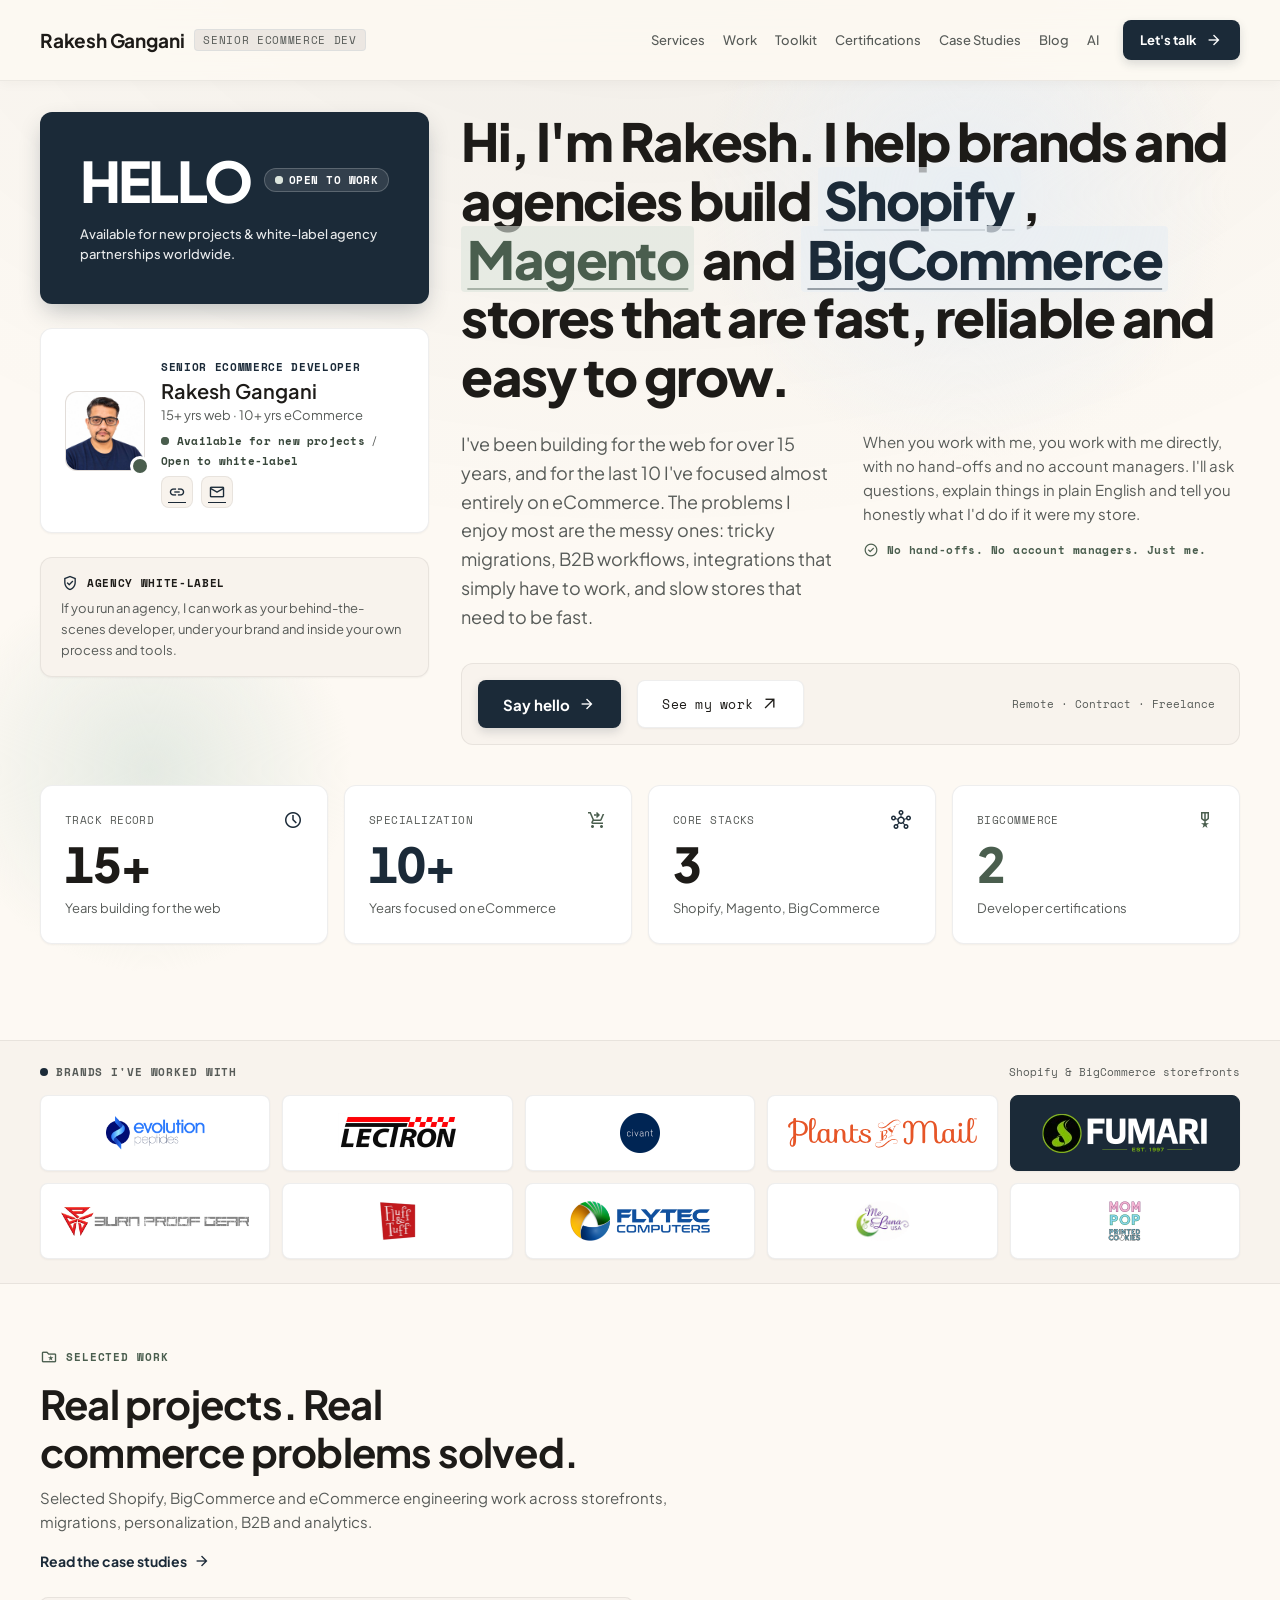
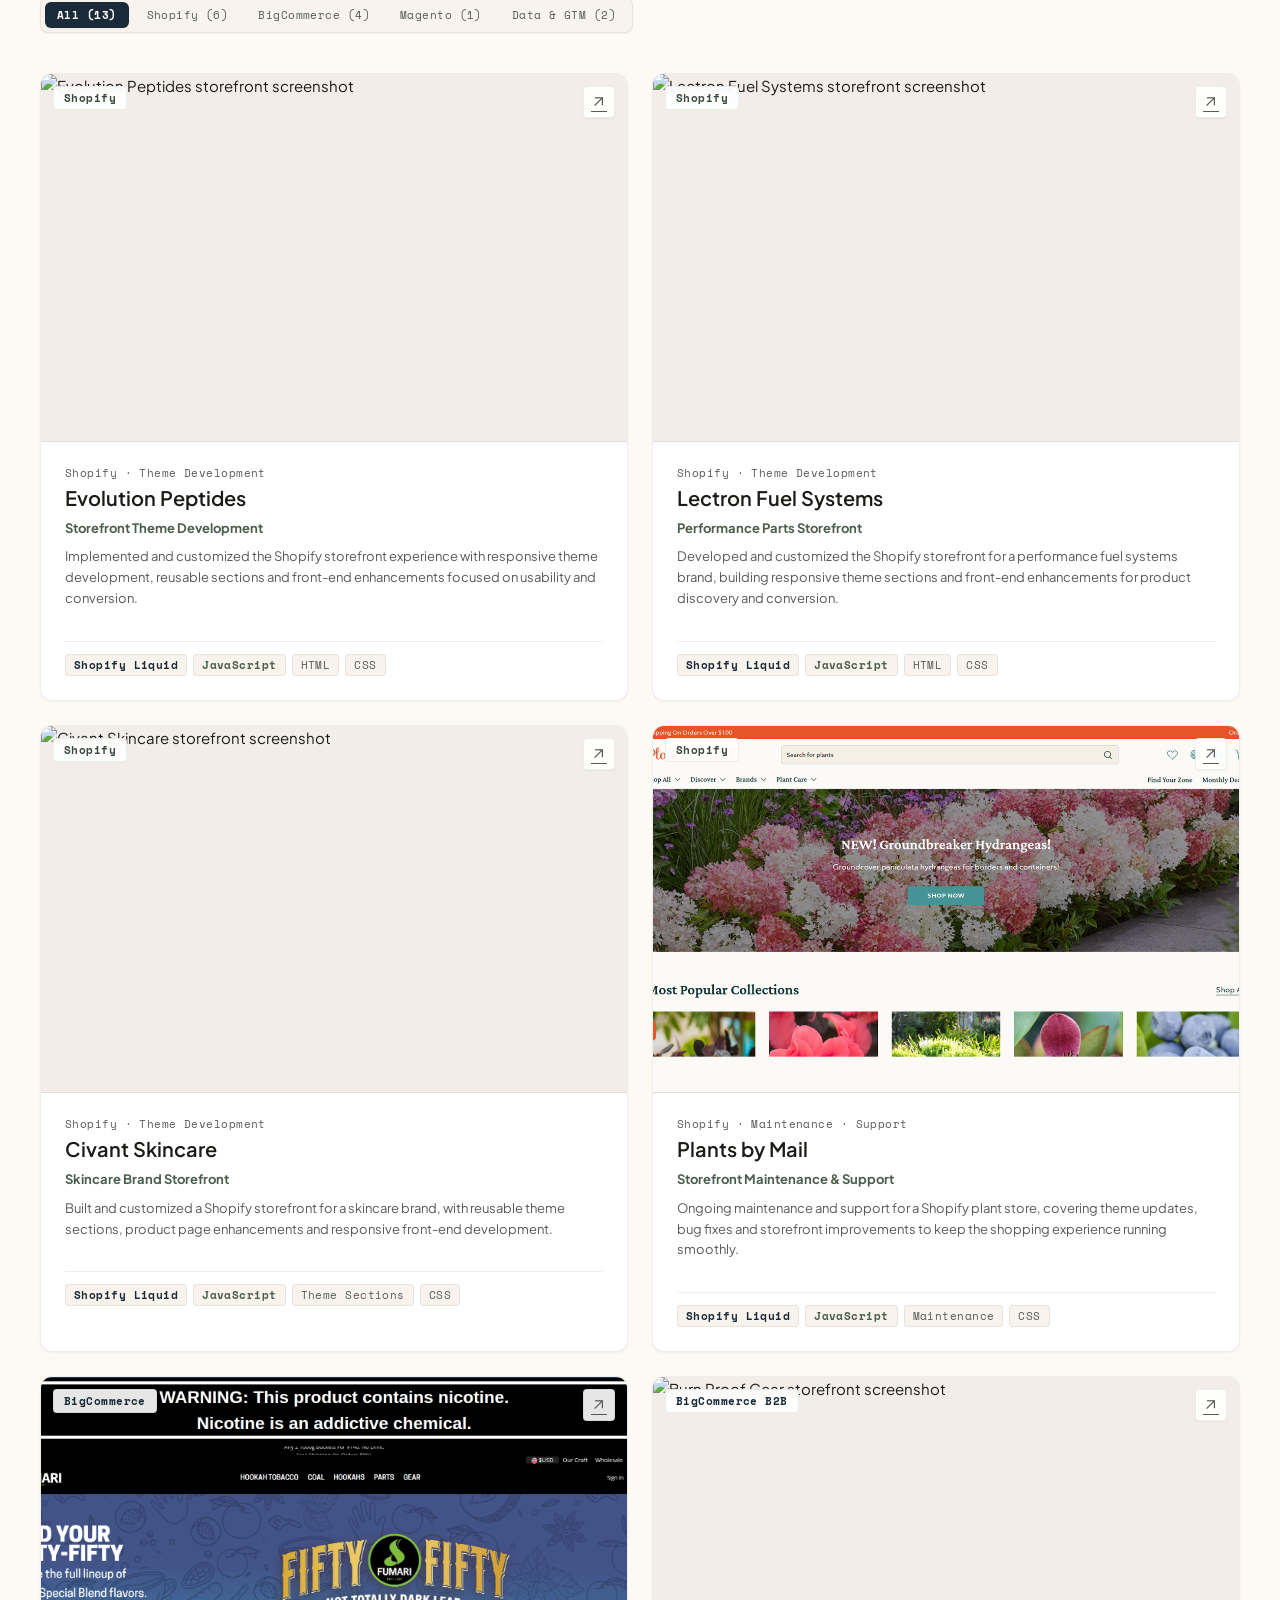
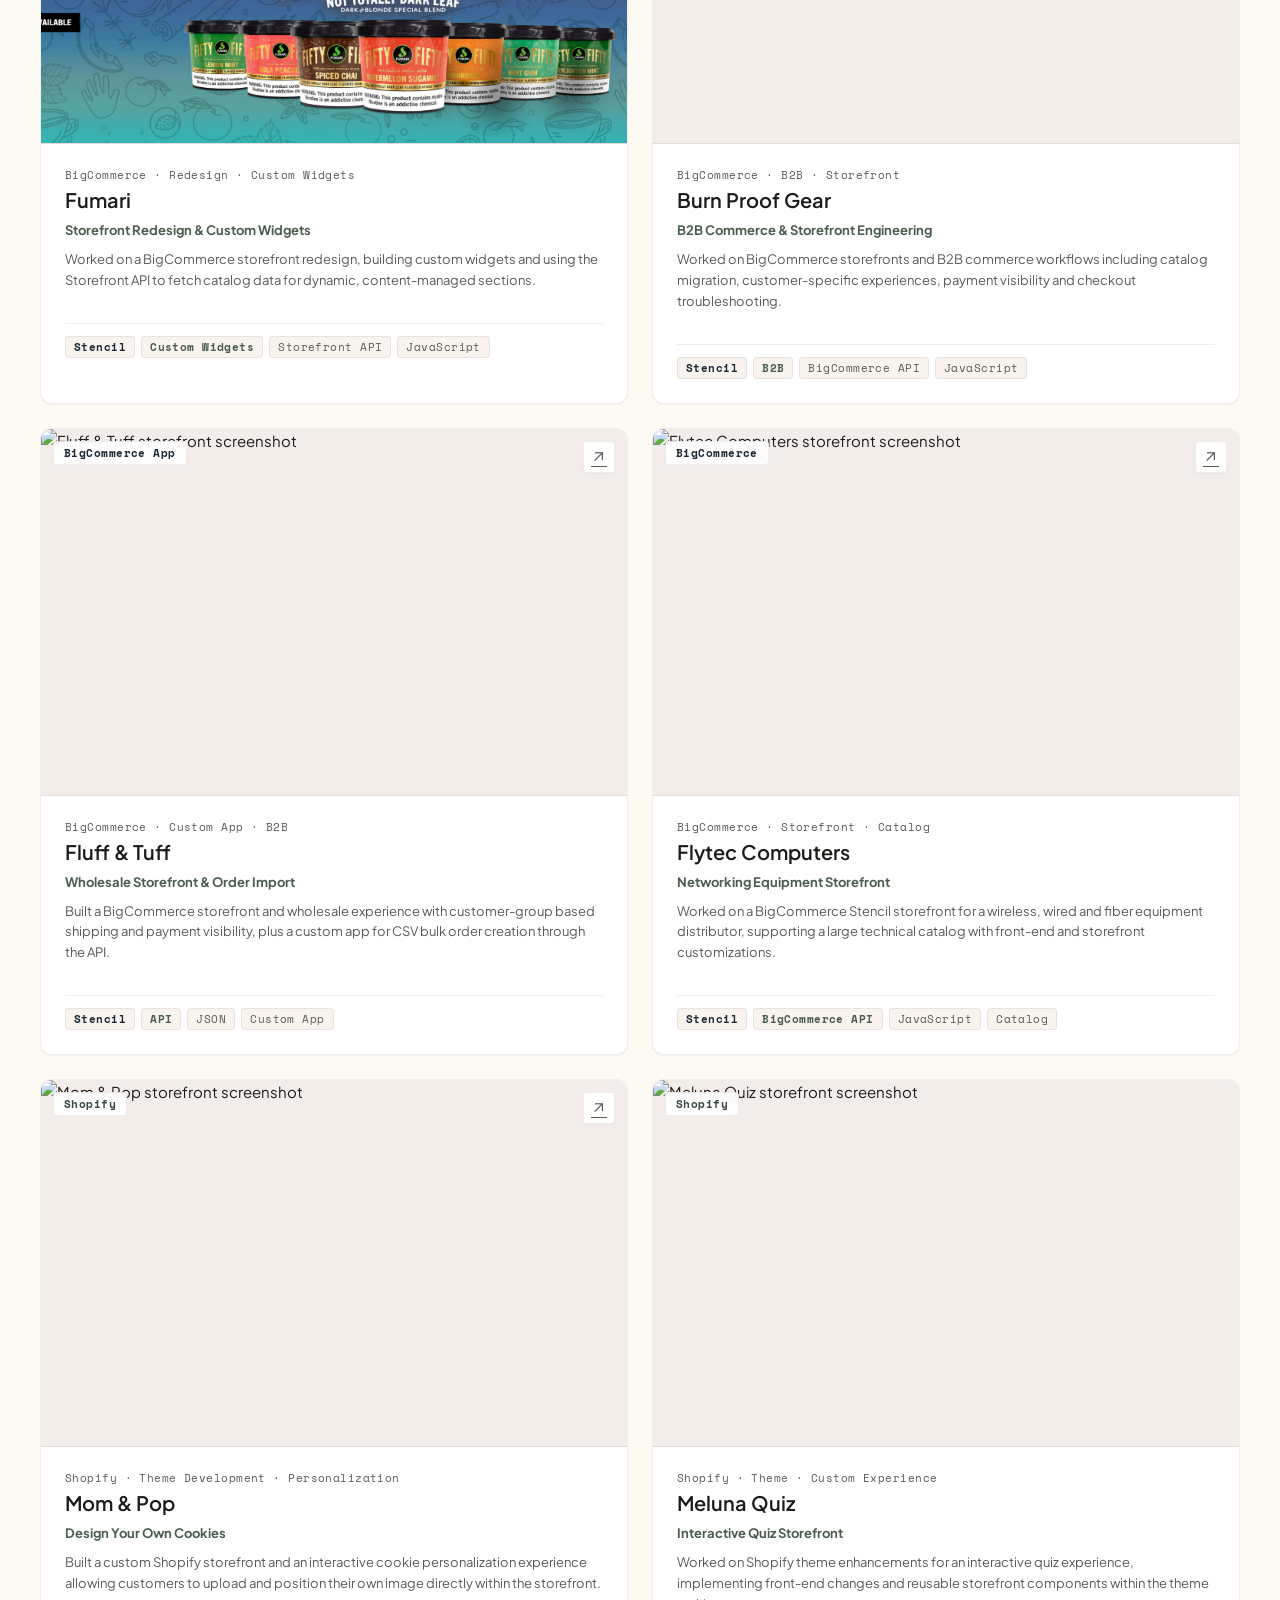
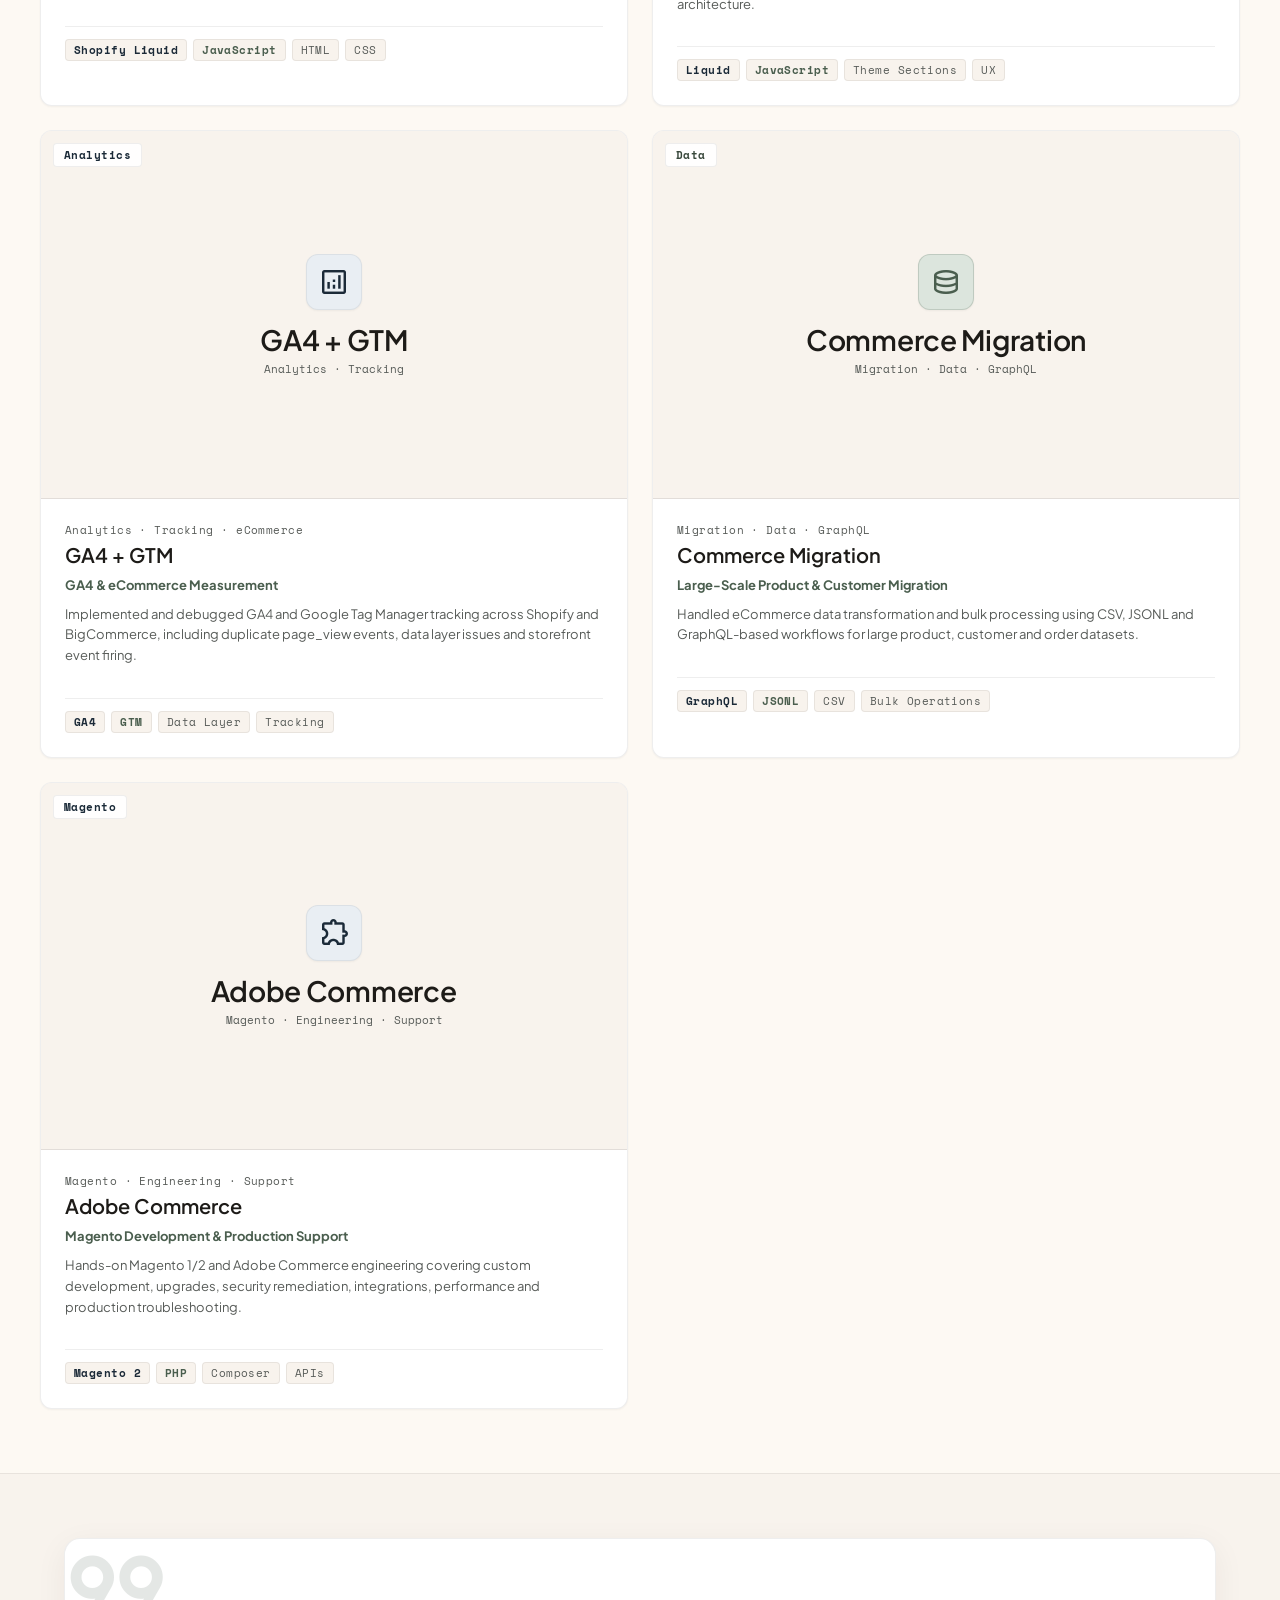
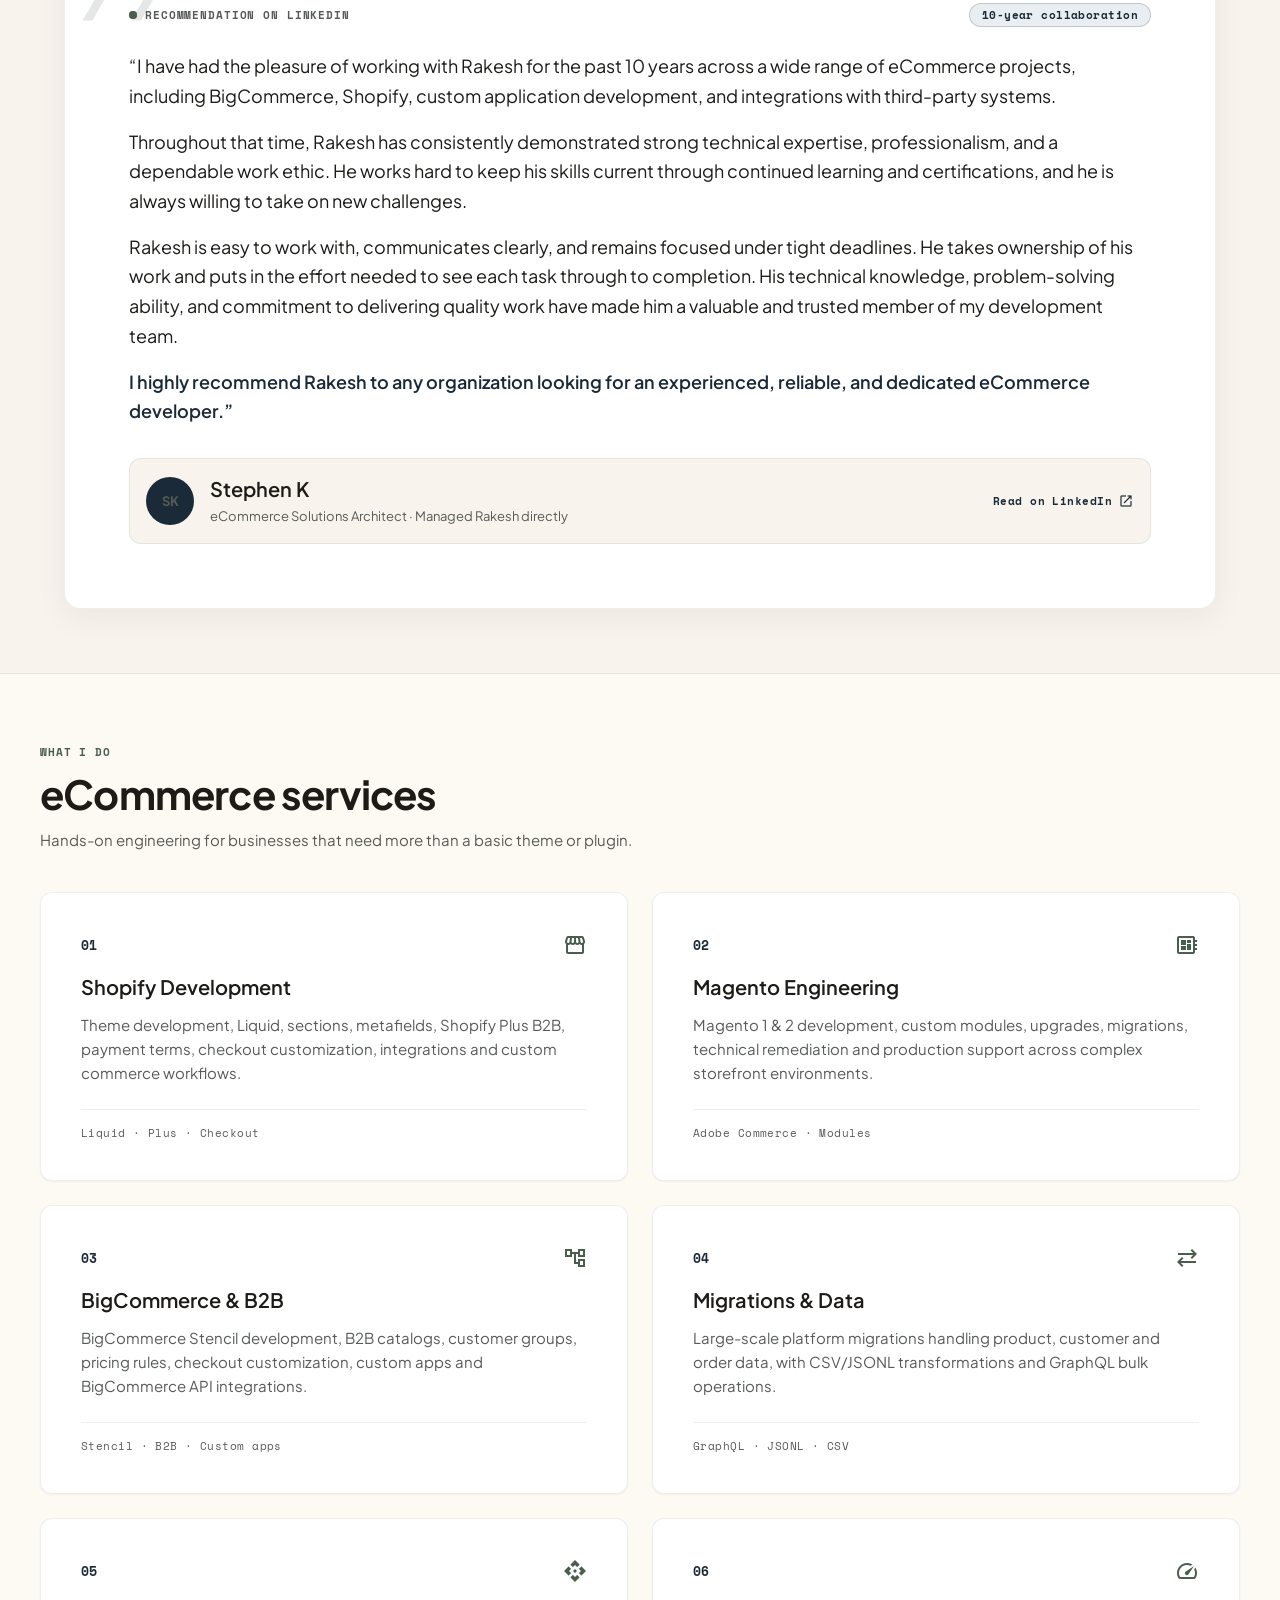
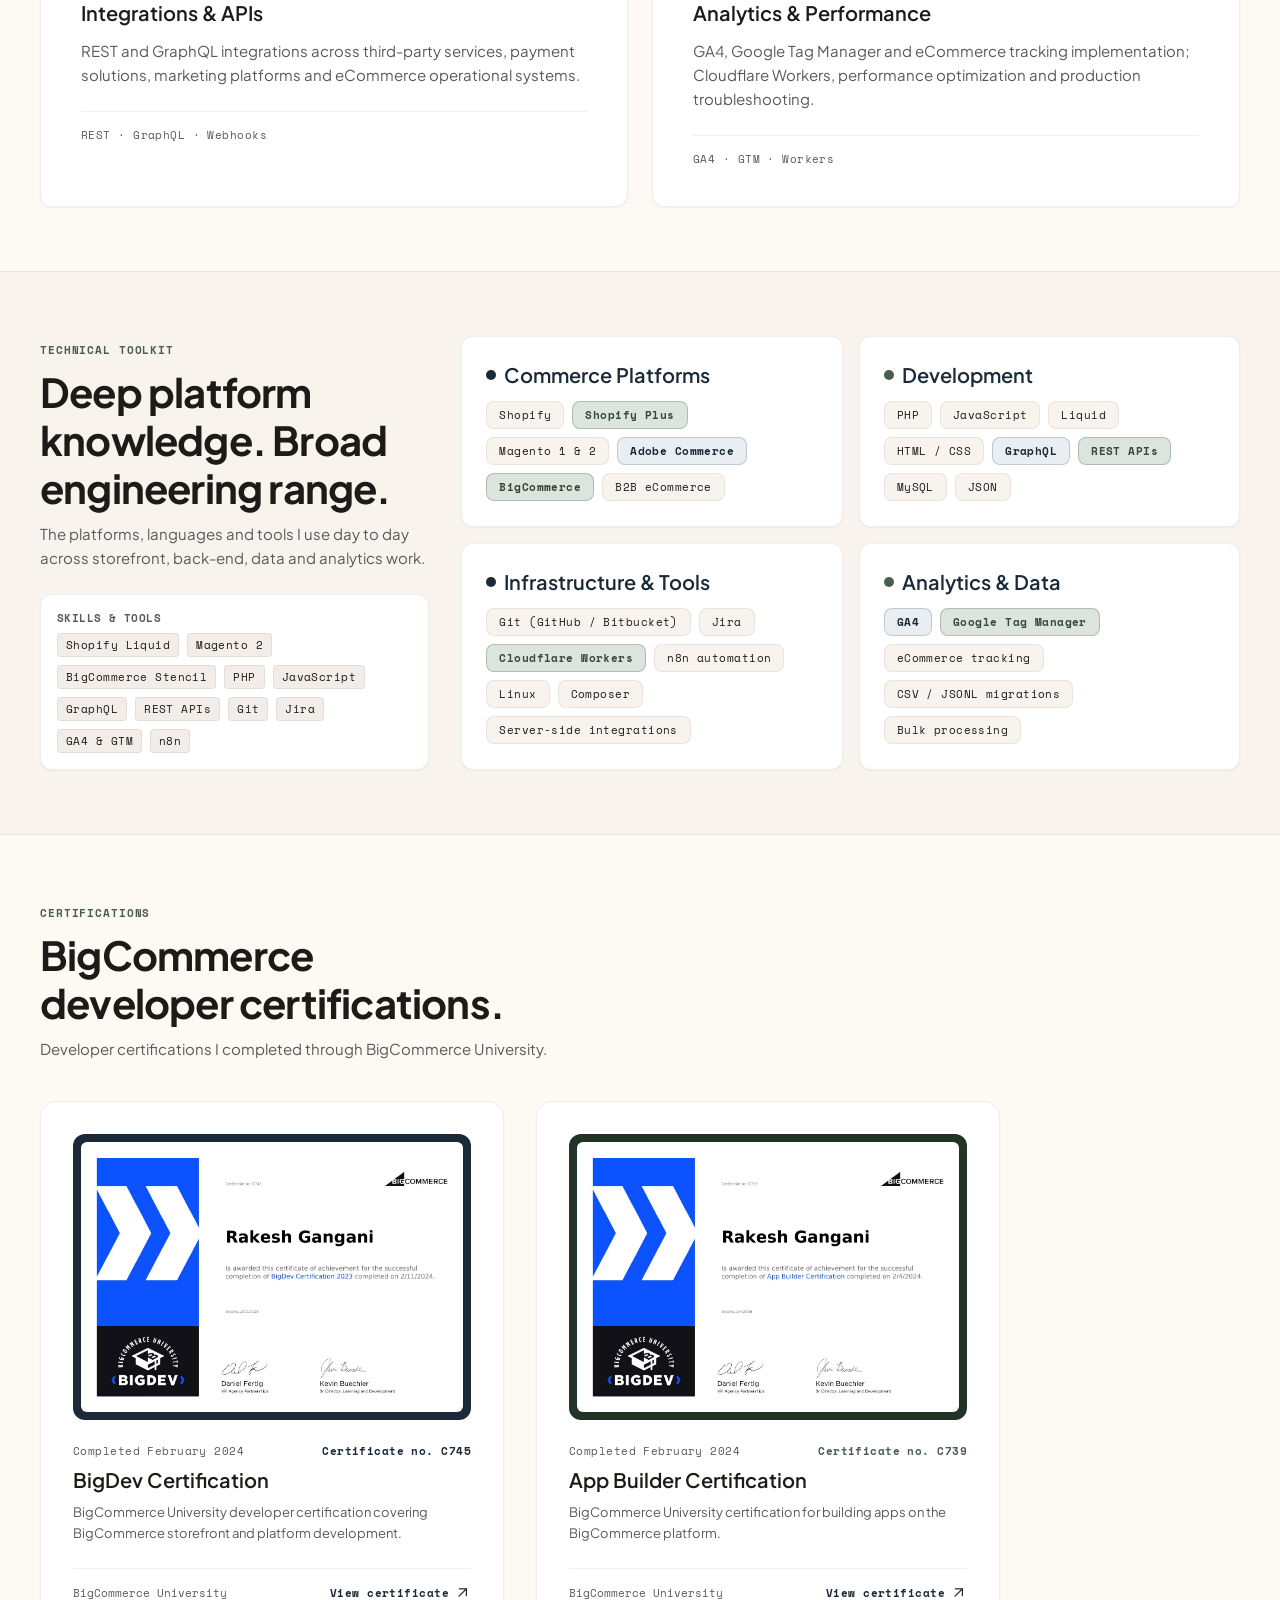
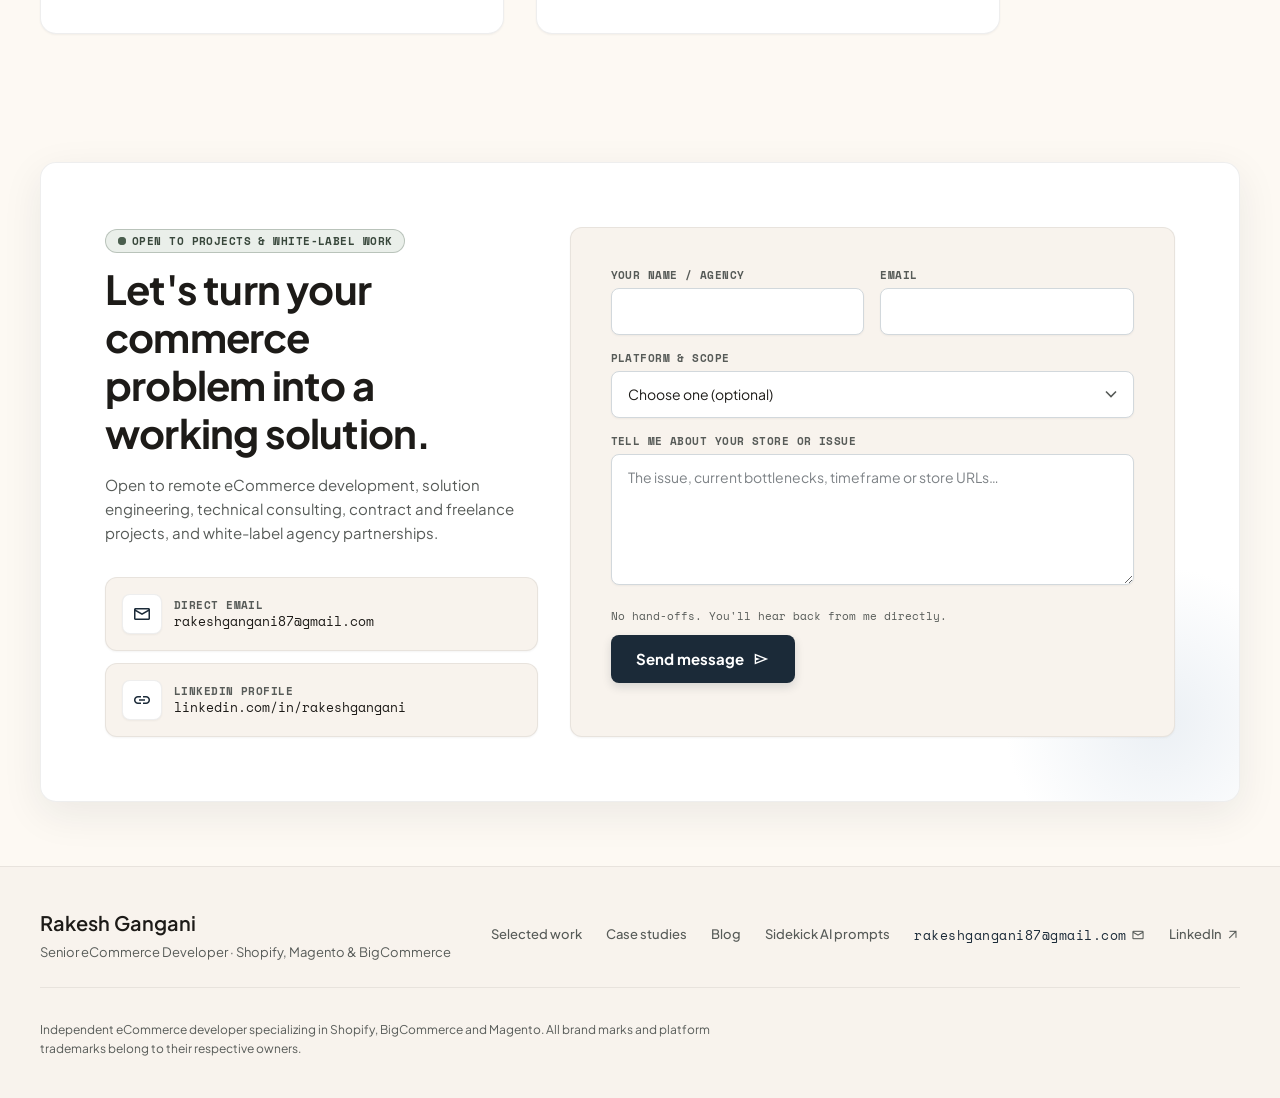
==== commit 39d22d78: "Redesign site with light navy and sage theme Rebuild the homepage layout (hello/profile cards, stats" ====
--- a/index.html
+++ b/index.html
@@ -16,7 +16,7 @@
   <title>Rakesh Gangani | Senior eCommerce Developer</title>
   <meta name="robots" content="index, follow, max-image-preview:large, max-snippet:-1, max-video-preview:-1">
   <meta name="author" content="Rakesh Gangani">
-  <meta name="theme-color" content="#131211">
+  <meta name="theme-color" content="#FDF9F3">
   <link rel="canonical" href="https://rakeshgangani87.github.io/">
   <meta property="og:type" content="profile">
   <meta property="profile:first_name" content="Rakesh">
@@ -482,7 +482,7 @@
       },
       "author": {
         "@type": "Person",
-        "name": "Stephen Kidwell",
+        "name": "Stephen K",
         "jobTitle": "eCommerce Solutions Architect"
       },
       "datePublished": "2026-09-11",
@@ -498,64 +498,81 @@
   </script>
   <link rel="preconnect" href="https://fonts.googleapis.com">
   <link rel="preconnect" href="https://fonts.gstatic.com" crossorigin>
-  <link rel="stylesheet" href="https://fonts.googleapis.com/css2?family=Archivo:ital,wdth,wght@0,62..125,100..900&display=swap">
+  <link rel="stylesheet" href="https://fonts.googleapis.com/css2?family=Plus+Jakarta+Sans:wght@300..800&family=Space+Mono:wght@400;700&display=swap">
+  <link rel="stylesheet" href="https://fonts.googleapis.com/css2?family=Material+Symbols+Outlined:opsz,wght,FILL,GRAD@24,400,0,0&icon_names=account_tree,analytics,api,arrow_back,arrow_forward,arrow_outward,biotech,chat_bubble,check_circle,code,database,developer_board,extension,folder_special,format_quote,hub,link,mail,military_tech,open_in_new,schedule,search,send,shopping_cart_checkout,speed,storefront,sync_alt,terminal,verified_user,workspace_premium&display=block">
   <link rel="stylesheet" href="https://cdn.jsdelivr.net/npm/lenis@1.3.26/dist/lenis.css" integrity="sha384-gvLq/iOMNnPchdosgVym5huSVkKipHCQaqSw2Eg0V52Mzmlf169ZOsXcNc2cNu8x" crossorigin="anonymous">
   <link rel="stylesheet" href="styles.css">
 </head>
 <body>
-<div class="grain-overlay" aria-hidden="true"></div>
-<div class="stage-frame" aria-hidden="true"></div>
 <header class="nav">
   <div class="nav-inner">
-    <a class="brand" href="#top"><span class="brand-name">Rakesh Gangani</span><span class="brand-tag">[ eCommerce Developer ]</span></a>
+    <a class="brand" href="#top"><span class="brand-name">Rakesh Gangani</span><span class="brand-tag">Senior eCommerce Dev</span></a>
     <nav id="site-nav" aria-label="Primary" data-lenis-prevent>
-      <a href="#services">Services</a><a href="#work">Work</a><a href="#testimonials">Testimonials</a><a href="#stack">Expertise</a><a href="#certifications">Certifications</a><a href="case-studies/">Case Studies</a><a href="blog/">Blog</a><a href="sidekick-ai/">AI</a><a href="#contact">Contact</a>
+      <a href="#services">Services</a><a href="#work">Work</a><a href="#stack">Toolkit</a><a href="#certifications">Certifications</a><a href="case-studies/">Case Studies</a><a href="blog/">Blog</a><a href="sidekick-ai/">AI</a>
     </nav>
-    <a class="nav-cta" href="#contact">Let's talk →</a>
+    <a class="button primary small nav-cta" href="#contact">Let's talk <span class="material-symbols-outlined" aria-hidden="true">arrow_forward</span></a>
     <button class="nav-toggle" type="button" aria-label="Open menu" aria-expanded="false" aria-controls="site-nav"><span></span><span></span><span></span></button>
   </div>
   <div class="scroll-progress" aria-hidden="true"></div>
 </header>
 
 <main id="top">
-<section class="hero-split">
-  <div class="hero-panel">
-    <p class="hero-hello" aria-hidden="true">Hello</p>
-    <span class="sticker dark">Available for new projects</span>
-    <div class="hero-bottom">
-      <div class="polaroid">
-        <span class="sticker paper">Open to white-label work</span>
-        <img src="images/RakeshGangani.jpeg" alt="Photo of Rakesh Gangani" width="1254" height="1254">
-        <div class="polaroid-links">
-          <a href="https://linkedin.com/in/rakeshgangani" target="_blank" rel="noopener" aria-label="LinkedIn"><svg viewBox="0 0 24 24" aria-hidden="true"><path d="M16 8a6 6 0 0 1 6 6v7h-4v-7a2 2 0 0 0-4 0v7h-4v-7a6 6 0 0 1 6-6z"/><rect x="2" y="9" width="4" height="12"/><circle cx="4" cy="4" r="2"/></svg></a>
-          <a href="mailto:rakeshgangani87@gmail.com" aria-label="Email"><svg viewBox="0 0 24 24" aria-hidden="true"><rect x="2" y="4" width="20" height="16" rx="2"/><path d="m22 7-10 6L2 7"/></svg></a>
+<section class="home-hero">
+  <div class="glow navy" aria-hidden="true"></div><div class="glow sage" aria-hidden="true"></div>
+  <div class="wrap">
+    <div class="hero-grid">
+      <div class="hero-side">
+        <div class="hello-card">
+          <div class="hello-top"><span class="hello-word" aria-hidden="true">Hello</span><span class="hello-badge"><span class="dot light"></span>OPEN TO WORK</span></div>
+          <p>Available for new projects &amp; white-label agency partnerships worldwide.</p>
+        </div>
+        <div class="profile-card card">
+          <div class="avatar"><img src="images/rakesh-gangani-384.jpg" alt="Photo of Rakesh Gangani" width="384" height="384"></div>
+          <div>
+            <span class="role">Senior eCommerce Developer</span>
+            <strong>Rakesh Gangani</strong>
+            <small>15+ yrs web · 10+ yrs eCommerce</small>
+            <span class="profile-status"><span class="dot"></span>Available for new projects <i>/</i> Open to white-label</span>
+            <div class="profile-links">
+              <a href="https://linkedin.com/in/rakeshgangani" target="_blank" rel="noopener" aria-label="LinkedIn"><span class="material-symbols-outlined" aria-hidden="true">link</span></a>
+              <a href="mailto:rakeshgangani87@gmail.com" aria-label="Email"><span class="material-symbols-outlined" aria-hidden="true">mail</span></a>
+            </div>
+          </div>
+        </div>
+        <div class="wl-card">
+          <h2><span class="material-symbols-outlined" aria-hidden="true">verified_user</span>Agency white-label</h2>
+          <p>If you run an agency, I can work as your behind-the-scenes developer, under your brand and inside your own process and tools.</p>
         </div>
       </div>
-      <div class="hero-id"><strong>Rakesh Gangani</strong><span>Senior eCommerce Developer</span></div>
-    </div>
-  </div>
-  <div class="hero-copy">
-    <h1>Hi, I'm Rakesh. I help brands and agencies build <span class="mark">Shopify, Magento and BigCommerce</span> stores that are fast, reliable and easy to grow.</h1>
-    <p>I've been building for the web for over 15 years, and for the last 10 I've focused almost entirely on eCommerce. The problems I enjoy most are the messy ones: tricky migrations, B2B workflows, integrations that simply have to work, and slow stores that need to be fast.</p>
-    <p>When you work with me, you work with me directly, with no hand-offs and no account managers. I'll ask questions, explain things in plain English and tell you honestly what I'd do if it were my store.</p>
-    <p>I'm also open to white-label development. If you run an agency, I can work as your behind-the-scenes developer, under your brand and inside your own process and tools.</p>
-    <div class="actions"><a class="button primary" href="#contact">Say hello →</a><a class="button ghost" href="#work">See my work ↗</a></div>
+      <div class="hero-main">
+        <h1>Hi, I'm Rakesh. I help brands and agencies build <span class="hl">Shopify</span>, <span class="hl sage">Magento</span> and <span class="hl">BigCommerce</span> stores that are fast, reliable and easy to grow.</h1>
+        <div class="hero-cols">
+          <p class="lead-p">I've been building for the web for over 15 years, and for the last 10 I've focused almost entirely on eCommerce. The problems I enjoy most are the messy ones: tricky migrations, B2B workflows, integrations that simply have to work, and slow stores that need to be fast.</p>
+          <div>
+            <p>When you work with me, you work with me directly, with no hand-offs and no account managers. I'll ask questions, explain things in plain English and tell you honestly what I'd do if it were my store.</p>
+            <p class="check"><span class="material-symbols-outlined" aria-hidden="true">check_circle</span>No hand-offs. No account managers. Just me.</p>
+          </div>
+        </div>
+        <div class="cta-box">
+          <a class="button primary" href="#contact">Say hello <span class="material-symbols-outlined" aria-hidden="true">arrow_forward</span></a>
+          <a class="button secondary" href="#work">See my work <span class="material-symbols-outlined" aria-hidden="true">arrow_outward</span></a>
+          <span class="note">Remote · Contract · Freelance</span>
+        </div>
+      </div>
+    </div>
+    <div class="stats" aria-label="At a glance">
+      <div class="stat card card-hover"><div class="stat-top"><span>Track record</span><span class="material-symbols-outlined" aria-hidden="true">schedule</span></div><p class="stat-num"><span data-count="15">15</span>+</p><p class="stat-label">Years building for the web</p></div>
+      <div class="stat card card-hover"><div class="stat-top"><span>Specialization</span><span class="material-symbols-outlined sage" aria-hidden="true">shopping_cart_checkout</span></div><p class="stat-num navy"><span data-count="10">10</span>+</p><p class="stat-label">Years focused on eCommerce</p></div>
+      <div class="stat card card-hover"><div class="stat-top"><span>Core stacks</span><span class="material-symbols-outlined" aria-hidden="true">hub</span></div><p class="stat-num"><span data-count="3">3</span></p><p class="stat-label">Shopify, Magento, BigCommerce</p></div>
+      <div class="stat card card-hover"><div class="stat-top"><span>BigCommerce</span><span class="material-symbols-outlined sage" aria-hidden="true">military_tech</span></div><p class="stat-num sage"><span data-count="2">2</span></p><p class="stat-label">Developer certifications</p></div>
+    </div>
   </div>
 </section>
 
-<section class="stats" aria-label="At a glance">
-  <div class="stats-inner">
-    <div><p class="stat-num"><span data-count="15">15</span>+</p><p class="stat-label">Years building for the web</p></div>
-    <div><p class="stat-num"><span data-count="10">10</span>+</p><p class="stat-label">Years focused on eCommerce</p></div>
-    <div><p class="stat-num"><span data-count="3">3</span></p><p class="stat-label">Platforms: Shopify, Magento, BigCommerce</p></div>
-    <div><p class="stat-num"><span data-count="2">2</span></p><p class="stat-label">BigCommerce developer certifications</p></div>
-  </div>
-</section>
-
-<section class="brands" aria-label="Brands I've worked with">
-  <p class="eyebrow">Brands I've worked with</p>
-  <div class="brand-slider">
-    <ul class="brand-track">
+<section class="brands band" aria-label="Brands I've worked with">
+  <div class="wrap">
+    <div class="brands-head"><span class="eyebrow">Brands I've worked with</span><span>Shopify &amp; BigCommerce storefronts</span></div>
+    <ul class="brand-grid">
       <li><a class="brand-tile" href="https://evolutionpeptides.com/" target="_blank" rel="noopener"><img src="images/logos/evolution.png" alt="Evolution Peptides" width="372" height="134" loading="lazy"></a></li>
       <li><a class="brand-tile" href="https://lectronfuelsystems.com/" target="_blank" rel="noopener"><img src="images/logos/lectron.png" alt="Lectron Fuel Systems" width="480" height="160" loading="lazy"></a></li>
       <li><a class="brand-tile" href="https://civantskincare.com/" target="_blank" rel="noopener"><img src="images/logos/civant.png" alt="Civant Skincare" width="160" height="160" loading="lazy"></a></li>
@@ -570,221 +587,274 @@
   </div>
 </section>
 
-<section id="work" class="section split">
-  <div class="section-head">
-    <p class="eyebrow">Selected Work</p>
-    <h2>Real projects. Real commerce problems solved.</h2>
-    <p>Selected Shopify, BigCommerce and eCommerce engineering work across storefronts, migrations, personalization, B2B and analytics.</p>
-    <a class="text-link" href="case-studies/">Read the case studies →</a>
-  </div>
-  <div class="work-grid">
-
-      <article class="work-card">
-        <div class="work-media"><img src="images/evolutionpeptides.com.png" alt="Evolution Peptides storefront screenshot" loading="lazy"><span class="work-tag">Shopify</span></div>
-        <div class="work-meta"><div><h3>Evolution Peptides</h3><span class="project-type">Shopify · Theme Development</span></div><a class="project-link" href="https://evolutionpeptides.com/" target="_blank" rel="noopener" aria-label="Visit Evolution Peptides">Visit ↗</a></div>
-        <p class="work-result">Storefront Theme Development</p>
-        <p>Implemented and customized the Shopify storefront experience with responsive theme development, reusable sections and front-end enhancements focused on usability and conversion.</p>
-        <div class="project-tags"><b>Shopify Liquid</b><b>JavaScript</b><b>HTML</b><b>CSS</b></div>
-      </article>
-
-      <article class="work-card">
-        <div class="work-media"><img src="images/lectronfuelsystems.com.png" alt="Lectron Fuel Systems storefront screenshot" loading="lazy"><span class="work-tag">Shopify</span></div>
-        <div class="work-meta"><div><h3>Lectron Fuel Systems</h3><span class="project-type">Shopify · Theme Development</span></div><a class="project-link" href="https://lectronfuelsystems.com/" target="_blank" rel="noopener" aria-label="Visit Lectron Fuel Systems">Visit ↗</a></div>
-        <p class="work-result">Performance Parts Storefront</p>
-        <p>Developed and customized the Shopify storefront for a performance fuel systems brand, building responsive theme sections and front-end enhancements for product discovery and conversion.</p>
-        <div class="project-tags"><b>Shopify Liquid</b><b>JavaScript</b><b>HTML</b><b>CSS</b></div>
-      </article>
-
-      <article class="work-card">
-        <div class="work-media"><img src="images/civantskincare.com.png" alt="Civant Skincare storefront screenshot" loading="lazy"><span class="work-tag">Shopify</span></div>
-        <div class="work-meta"><div><h3>Civant Skincare</h3><span class="project-type">Shopify · Theme Development</span></div><a class="project-link" href="https://civantskincare.com/" target="_blank" rel="noopener" aria-label="Visit Civant Skincare">Visit ↗</a></div>
-        <p class="work-result">Skincare Brand Storefront</p>
-        <p>Built and customized a Shopify storefront for a skincare brand, with reusable theme sections, product page enhancements and responsive front-end development.</p>
-        <div class="project-tags"><b>Shopify Liquid</b><b>JavaScript</b><b>Theme Sections</b><b>CSS</b></div>
-      </article>
-
-      <article class="work-card">
-        <div class="work-media"><img src="images/plantsbymail.com.png" alt="Plants by Mail storefront screenshot" loading="lazy"><span class="work-tag">Shopify</span></div>
-        <div class="work-meta"><div><h3>Plants by Mail</h3><span class="project-type">Shopify · Maintenance · Support</span></div><a class="project-link" href="https://www.plantsbymail.com/" target="_blank" rel="noopener" aria-label="Visit Plants by Mail">Visit ↗</a></div>
-        <p class="work-result">Storefront Maintenance &amp; Support</p>
-        <p>Ongoing maintenance and support for a Shopify plant store, covering theme updates, bug fixes and storefront improvements to keep the shopping experience running smoothly.</p>
-        <div class="project-tags"><b>Shopify Liquid</b><b>JavaScript</b><b>Maintenance</b><b>CSS</b></div>
-      </article>
-
-      <article class="work-card">
-        <div class="work-media"><img src="images/fumari.com.png" alt="Fumari storefront screenshot" loading="lazy"><span class="work-tag">BigCommerce</span></div>
-        <div class="work-meta"><div><h3>Fumari</h3><span class="project-type">BigCommerce · Redesign · Custom Widgets</span></div><a class="project-link" href="https://www.fumari.com/" target="_blank" rel="noopener" aria-label="Visit Fumari">Visit ↗</a></div>
-        <p class="work-result">Storefront Redesign &amp; Custom Widgets</p>
-        <p>Worked on a BigCommerce storefront redesign, building custom widgets and using the Storefront API to fetch catalog data for dynamic, content-managed sections.</p>
-        <div class="project-tags"><b>Stencil</b><b>Custom Widgets</b><b>Storefront API</b><b>JavaScript</b></div>
-      </article>
-
-      <article class="work-card">
-        <div class="work-media"><img src="images/burnproofgear.com.png" alt="Burn Proof Gear storefront screenshot" loading="lazy"><span class="work-tag">BigCommerce</span></div>
-        <div class="work-meta"><div><h3>Burn Proof Gear</h3><span class="project-type">BigCommerce · B2B · Storefront</span></div><a class="project-link" href="https://burnproofgear.com/" target="_blank" rel="noopener" aria-label="Visit Burn Proof Gear">Visit ↗</a></div>
-        <p class="work-result">B2B Commerce &amp; Storefront Engineering</p>
-        <p>Worked on BigCommerce storefronts and B2B commerce workflows including catalog migration, customer-specific experiences, payment visibility and checkout troubleshooting.</p>
-        <div class="project-tags"><b>Stencil</b><b>B2B</b><b>BigCommerce API</b><b>JavaScript</b></div>
-      </article>
-
-      <article class="work-card">
-        <div class="work-media"><img src="images/fluffandtuff.com.png" alt="Fluff &amp; Tuff storefront screenshot" loading="lazy"><span class="work-tag">BigCommerce</span></div>
-        <div class="work-meta"><div><h3>Fluff &amp; Tuff</h3><span class="project-type">BigCommerce · Custom App · B2B</span></div><a class="project-link" href="https://fluffandtuff.com/" target="_blank" rel="noopener" aria-label="Visit Fluff &amp; Tuff">Visit ↗</a></div>
-        <p class="work-result">Wholesale Storefront &amp; Order Import</p>
-        <p>Built a BigCommerce storefront and wholesale experience with customer-group based shipping and payment visibility, plus a custom app for CSV bulk order creation through the API.</p>
-        <div class="project-tags"><b>Stencil</b><b>API</b><b>JSON</b><b>Custom App</b></div>
-      </article>
-
-      <article class="work-card">
-        <div class="work-media"><img src="images/flyteccomputers.com.png" alt="Flytec Computers storefront screenshot" loading="lazy"><span class="work-tag">BigCommerce</span></div>
-        <div class="work-meta"><div><h3>Flytec Computers</h3><span class="project-type">BigCommerce · Storefront · Catalog</span></div><a class="project-link" href="https://flyteccomputers.com/" target="_blank" rel="noopener" aria-label="Visit Flytec Computers">Visit ↗</a></div>
-        <p class="work-result">Networking Equipment Storefront</p>
-        <p>Worked on a BigCommerce Stencil storefront for a wireless, wired and fiber equipment distributor, supporting a large technical catalog with front-end and storefront customizations.</p>
-        <div class="project-tags"><b>Stencil</b><b>BigCommerce API</b><b>JavaScript</b><b>Catalog</b></div>
-      </article>
-
-      <article class="work-card">
-        <div class="work-media"><div class="work-placeholder">GA4 + GTM</div><span class="work-tag">Analytics</span></div>
-        <div class="work-meta"><div><h3>GA4 + GTM</h3><span class="project-type">Analytics · Tracking · eCommerce</span></div></div>
-        <p class="work-result">GA4 &amp; eCommerce Measurement</p>
-        <p>Implemented and debugged GA4 and Google Tag Manager tracking across Shopify and BigCommerce, including duplicate page_view events, data layer issues and storefront event firing.</p>
-        <div class="project-tags"><b>GA4</b><b>GTM</b><b>Data Layer</b><b>Tracking</b></div>
-      </article>
-
-      <article class="work-card">
-        <div class="work-media"><img src="images/meluna-usa.com.png" alt="Meluna Quiz storefront screenshot" loading="lazy"><span class="work-tag">Shopify</span></div>
-        <div class="work-meta"><div><h3>Meluna Quiz</h3><span class="project-type">Shopify · Theme · Custom Experience</span></div></div>
-        <p class="work-result">Interactive Quiz Storefront</p>
-        <p>Worked on Shopify theme enhancements for an interactive quiz experience, implementing front-end changes and reusable storefront components within the theme architecture.</p>
-        <div class="project-tags"><b>Liquid</b><b>JavaScript</b><b>Theme Sections</b><b>UX</b></div>
-      </article>
-
-      <article class="work-card">
-        <div class="work-media"><div class="work-placeholder">Commerce Migration</div><span class="work-tag">Data</span></div>
-        <div class="work-meta"><div><h3>Commerce Migration</h3><span class="project-type">Migration · Data · GraphQL</span></div></div>
-        <p class="work-result">Large-Scale Product &amp; Customer Migration</p>
-        <p>Handled eCommerce data transformation and bulk processing using CSV, JSONL and GraphQL-based workflows for large product, customer and order datasets.</p>
-        <div class="project-tags"><b>GraphQL</b><b>JSONL</b><b>CSV</b><b>Bulk Operations</b></div>
-      </article>
-
-      <article class="work-card">
-        <div class="work-media"><div class="work-placeholder">Adobe Commerce</div><span class="work-tag">Magento</span></div>
-        <div class="work-meta"><div><h3>Adobe Commerce</h3><span class="project-type">Magento · Engineering · Support</span></div></div>
-        <p class="work-result">Magento Development &amp; Production Support</p>
-        <p>Hands-on Magento 1/2 and Adobe Commerce engineering covering custom development, upgrades, security remediation, integrations, performance and production troubleshooting.</p>
-        <div class="project-tags"><b>Magento 2</b><b>PHP</b><b>Composer</b><b>APIs</b></div>
-      </article>
-
-      <article class="work-card">
-        <div class="work-media"><img src="images/mompop.com.png" alt="Mom &amp; Pop storefront screenshot" loading="lazy"><span class="work-tag">Shopify</span></div>
-        <div class="work-meta"><div><h3>Mom &amp; Pop</h3><span class="project-type">Shopify · Theme Development · Personalization</span></div><a class="project-link" href="https://mompop.com/" target="_blank" rel="noopener" aria-label="Visit Mom &amp; Pop">Visit ↗</a></div>
-        <p class="work-result">Design Your Own Cookies</p>
-        <p>Built a custom Shopify storefront and an interactive cookie personalization experience allowing customers to upload and position their own image directly within the storefront.</p>
-        <div class="project-tags"><b>Shopify Liquid</b><b>JavaScript</b><b>HTML</b><b>CSS</b></div>
-      </article>
-
+<section id="work" class="section">
+  <div class="wrap">
+    <div class="head-row">
+      <div class="section-head">
+        <span class="eyebrow"><span class="material-symbols-outlined" aria-hidden="true">folder_special</span>Selected work</span>
+        <h2>Real projects. Real commerce problems solved.</h2>
+        <p>Selected Shopify, BigCommerce and eCommerce engineering work across storefronts, migrations, personalization, B2B and analytics.</p>
+        <a class="text-link" href="case-studies/">Read the case studies <span class="material-symbols-outlined" aria-hidden="true">arrow_forward</span></a>
+      </div>
+      <div class="filters" role="group" aria-label="Filter projects">
+        <button type="button" data-filter="all" aria-pressed="true">All (13)</button><button type="button" data-filter="shopify" aria-pressed="false">Shopify (6)</button><button type="button" data-filter="bigcommerce" aria-pressed="false">BigCommerce (4)</button><button type="button" data-filter="magento" aria-pressed="false">Magento (1)</button><button type="button" data-filter="data" aria-pressed="false">Data &amp; GTM (2)</button>
+      </div>
+    </div>
+    <div class="work-grid">
+      <article class="work-card" data-platform="shopify">
+        <div class="work-media"><img src="images/evolutionpeptides.com.png" alt="Evolution Peptides storefront screenshot" width="1440" height="900" loading="lazy"><span class="work-tag sage">Shopify</span><a class="work-visit" href="https://evolutionpeptides.com/" target="_blank" rel="noopener" aria-label="Visit Evolution Peptides (opens in new tab)"><span class="material-symbols-outlined" aria-hidden="true">arrow_outward</span></a></div>
+        <div class="work-body">
+          <span class="project-type">Shopify · Theme Development</span>
+          <h3>Evolution Peptides</h3>
+          <p class="work-result">Storefront Theme Development</p>
+          <p>Implemented and customized the Shopify storefront experience with responsive theme development, reusable sections and front-end enhancements focused on usability and conversion.</p>
+          <div class="project-tags"><b>Shopify Liquid</b><b>JavaScript</b><b>HTML</b><b>CSS</b></div>
+        </div>
+      </article>
+      <article class="work-card" data-platform="shopify">
+        <div class="work-media"><img src="images/lectronfuelsystems.com.png" alt="Lectron Fuel Systems storefront screenshot" width="1440" height="900" loading="lazy"><span class="work-tag sage">Shopify</span><a class="work-visit" href="https://lectronfuelsystems.com/" target="_blank" rel="noopener" aria-label="Visit Lectron Fuel Systems (opens in new tab)"><span class="material-symbols-outlined" aria-hidden="true">arrow_outward</span></a></div>
+        <div class="work-body">
+          <span class="project-type">Shopify · Theme Development</span>
+          <h3>Lectron Fuel Systems</h3>
+          <p class="work-result">Performance Parts Storefront</p>
+          <p>Developed and customized the Shopify storefront for a performance fuel systems brand, building responsive theme sections and front-end enhancements for product discovery and conversion.</p>
+          <div class="project-tags"><b>Shopify Liquid</b><b>JavaScript</b><b>HTML</b><b>CSS</b></div>
+        </div>
+      </article>
+      <article class="work-card" data-platform="shopify">
+        <div class="work-media"><img src="images/civantskincare.com.png" alt="Civant Skincare storefront screenshot" width="1440" height="900" loading="lazy"><span class="work-tag sage">Shopify</span><a class="work-visit" href="https://civantskincare.com/" target="_blank" rel="noopener" aria-label="Visit Civant Skincare (opens in new tab)"><span class="material-symbols-outlined" aria-hidden="true">arrow_outward</span></a></div>
+        <div class="work-body">
+          <span class="project-type">Shopify · Theme Development</span>
+          <h3>Civant Skincare</h3>
+          <p class="work-result">Skincare Brand Storefront</p>
+          <p>Built and customized a Shopify storefront for a skincare brand, with reusable theme sections, product page enhancements and responsive front-end development.</p>
+          <div class="project-tags"><b>Shopify Liquid</b><b>JavaScript</b><b>Theme Sections</b><b>CSS</b></div>
+        </div>
+      </article>
+      <article class="work-card" data-platform="shopify">
+        <div class="work-media"><img src="images/plantsbymail.com.png" alt="Plants by Mail storefront screenshot" width="1440" height="900" loading="lazy"><span class="work-tag sage">Shopify</span><a class="work-visit" href="https://www.plantsbymail.com/" target="_blank" rel="noopener" aria-label="Visit Plants by Mail (opens in new tab)"><span class="material-symbols-outlined" aria-hidden="true">arrow_outward</span></a></div>
+        <div class="work-body">
+          <span class="project-type">Shopify · Maintenance · Support</span>
+          <h3>Plants by Mail</h3>
+          <p class="work-result">Storefront Maintenance &amp; Support</p>
+          <p>Ongoing maintenance and support for a Shopify plant store, covering theme updates, bug fixes and storefront improvements to keep the shopping experience running smoothly.</p>
+          <div class="project-tags"><b>Shopify Liquid</b><b>JavaScript</b><b>Maintenance</b><b>CSS</b></div>
+        </div>
+      </article>
+      <article class="work-card" data-platform="bigcommerce">
+        <div class="work-media"><img src="images/fumari.com.png" alt="Fumari storefront screenshot" width="1440" height="900" loading="lazy"><span class="work-tag">BigCommerce</span><a class="work-visit" href="https://www.fumari.com/" target="_blank" rel="noopener" aria-label="Visit Fumari (opens in new tab)"><span class="material-symbols-outlined" aria-hidden="true">arrow_outward</span></a></div>
+        <div class="work-body">
+          <span class="project-type">BigCommerce · Redesign · Custom Widgets</span>
+          <h3>Fumari</h3>
+          <p class="work-result">Storefront Redesign &amp; Custom Widgets</p>
+          <p>Worked on a BigCommerce storefront redesign, building custom widgets and using the Storefront API to fetch catalog data for dynamic, content-managed sections.</p>
+          <div class="project-tags"><b>Stencil</b><b>Custom Widgets</b><b>Storefront API</b><b>JavaScript</b></div>
+        </div>
+      </article>
+      <article class="work-card" data-platform="bigcommerce">
+        <div class="work-media"><img src="images/burnproofgear.com.png" alt="Burn Proof Gear storefront screenshot" width="1440" height="900" loading="lazy"><span class="work-tag">BigCommerce B2B</span><a class="work-visit" href="https://burnproofgear.com/" target="_blank" rel="noopener" aria-label="Visit Burn Proof Gear (opens in new tab)"><span class="material-symbols-outlined" aria-hidden="true">arrow_outward</span></a></div>
+        <div class="work-body">
+          <span class="project-type">BigCommerce · B2B · Storefront</span>
+          <h3>Burn Proof Gear</h3>
+          <p class="work-result">B2B Commerce &amp; Storefront Engineering</p>
+          <p>Worked on BigCommerce storefronts and B2B commerce workflows including catalog migration, customer-specific experiences, payment visibility and checkout troubleshooting.</p>
+          <div class="project-tags"><b>Stencil</b><b>B2B</b><b>BigCommerce API</b><b>JavaScript</b></div>
+        </div>
+      </article>
+      <article class="work-card" data-platform="bigcommerce">
+        <div class="work-media"><img src="images/fluffandtuff.com.png" alt="Fluff &amp; Tuff storefront screenshot" width="1440" height="900" loading="lazy"><span class="work-tag">BigCommerce App</span><a class="work-visit" href="https://fluffandtuff.com/" target="_blank" rel="noopener" aria-label="Visit Fluff &amp; Tuff (opens in new tab)"><span class="material-symbols-outlined" aria-hidden="true">arrow_outward</span></a></div>
+        <div class="work-body">
+          <span class="project-type">BigCommerce · Custom App · B2B</span>
+          <h3>Fluff &amp; Tuff</h3>
+          <p class="work-result">Wholesale Storefront &amp; Order Import</p>
+          <p>Built a BigCommerce storefront and wholesale experience with customer-group based shipping and payment visibility, plus a custom app for CSV bulk order creation through the API.</p>
+          <div class="project-tags"><b>Stencil</b><b>API</b><b>JSON</b><b>Custom App</b></div>
+        </div>
+      </article>
+      <article class="work-card" data-platform="bigcommerce">
+        <div class="work-media"><img src="images/flyteccomputers.com.png" alt="Flytec Computers storefront screenshot" width="1440" height="900" loading="lazy"><span class="work-tag">BigCommerce</span><a class="work-visit" href="https://flyteccomputers.com/" target="_blank" rel="noopener" aria-label="Visit Flytec Computers (opens in new tab)"><span class="material-symbols-outlined" aria-hidden="true">arrow_outward</span></a></div>
+        <div class="work-body">
+          <span class="project-type">BigCommerce · Storefront · Catalog</span>
+          <h3>Flytec Computers</h3>
+          <p class="work-result">Networking Equipment Storefront</p>
+          <p>Worked on a BigCommerce Stencil storefront for a wireless, wired and fiber equipment distributor, supporting a large technical catalog with front-end and storefront customizations.</p>
+          <div class="project-tags"><b>Stencil</b><b>BigCommerce API</b><b>JavaScript</b><b>Catalog</b></div>
+        </div>
+      </article>
+      <article class="work-card" data-platform="shopify">
+        <div class="work-media"><img src="images/mompop.com.png" alt="Mom &amp; Pop storefront screenshot" width="1440" height="900" loading="lazy"><span class="work-tag sage">Shopify</span><a class="work-visit" href="https://mompop.com/" target="_blank" rel="noopener" aria-label="Visit Mom &amp; Pop (opens in new tab)"><span class="material-symbols-outlined" aria-hidden="true">arrow_outward</span></a></div>
+        <div class="work-body">
+          <span class="project-type">Shopify · Theme Development · Personalization</span>
+          <h3>Mom &amp; Pop</h3>
+          <p class="work-result">Design Your Own Cookies</p>
+          <p>Built a custom Shopify storefront and an interactive cookie personalization experience allowing customers to upload and position their own image directly within the storefront.</p>
+          <div class="project-tags"><b>Shopify Liquid</b><b>JavaScript</b><b>HTML</b><b>CSS</b></div>
+        </div>
+      </article>
+      <article class="work-card" data-platform="shopify">
+        <div class="work-media"><img src="images/meluna-usa.com.png" alt="Meluna Quiz storefront screenshot" width="1440" height="900" loading="lazy"><span class="work-tag sage">Shopify</span></div>
+        <div class="work-body">
+          <span class="project-type">Shopify · Theme · Custom Experience</span>
+          <h3>Meluna Quiz</h3>
+          <p class="work-result">Interactive Quiz Storefront</p>
+          <p>Worked on Shopify theme enhancements for an interactive quiz experience, implementing front-end changes and reusable storefront components within the theme architecture.</p>
+          <div class="project-tags"><b>Liquid</b><b>JavaScript</b><b>Theme Sections</b><b>UX</b></div>
+        </div>
+      </article>
+      <article class="work-card" data-platform="data">
+        <div class="work-media"><div class="work-placeholder"><span class="ico "><span class="material-symbols-outlined" aria-hidden="true">analytics</span></span><strong>GA4 + GTM</strong><span>Analytics · Tracking</span></div><span class="work-tag">Analytics</span></div>
+        <div class="work-body">
+          <span class="project-type">Analytics · Tracking · eCommerce</span>
+          <h3>GA4 + GTM</h3>
+          <p class="work-result">GA4 &amp; eCommerce Measurement</p>
+          <p>Implemented and debugged GA4 and Google Tag Manager tracking across Shopify and BigCommerce, including duplicate page_view events, data layer issues and storefront event firing.</p>
+          <div class="project-tags"><b>GA4</b><b>GTM</b><b>Data Layer</b><b>Tracking</b></div>
+        </div>
+      </article>
+      <article class="work-card" data-platform="data">
+        <div class="work-media"><div class="work-placeholder"><span class="ico sage"><span class="material-symbols-outlined" aria-hidden="true">database</span></span><strong>Commerce Migration</strong><span>Migration · Data · GraphQL</span></div><span class="work-tag sage">Data</span></div>
+        <div class="work-body">
+          <span class="project-type">Migration · Data · GraphQL</span>
+          <h3>Commerce Migration</h3>
+          <p class="work-result">Large-Scale Product &amp; Customer Migration</p>
+          <p>Handled eCommerce data transformation and bulk processing using CSV, JSONL and GraphQL-based workflows for large product, customer and order datasets.</p>
+          <div class="project-tags"><b>GraphQL</b><b>JSONL</b><b>CSV</b><b>Bulk Operations</b></div>
+        </div>
+      </article>
+      <article class="work-card" data-platform="magento">
+        <div class="work-media"><div class="work-placeholder"><span class="ico "><span class="material-symbols-outlined" aria-hidden="true">extension</span></span><strong>Adobe Commerce</strong><span>Magento · Engineering · Support</span></div><span class="work-tag">Magento</span></div>
+        <div class="work-body">
+          <span class="project-type">Magento · Engineering · Support</span>
+          <h3>Adobe Commerce</h3>
+          <p class="work-result">Magento Development &amp; Production Support</p>
+          <p>Hands-on Magento 1/2 and Adobe Commerce engineering covering custom development, upgrades, security remediation, integrations, performance and production troubleshooting.</p>
+          <div class="project-tags"><b>Magento 2</b><b>PHP</b><b>Composer</b><b>APIs</b></div>
+        </div>
+      </article>
+    </div>
   </div>
 </section>
 
-<section id="testimonials" class="section split">
-  <div class="section-head"><p class="eyebrow">Testimonials</p><h2>What people I've worked with say.</h2><p>Recommendations from clients and managers on LinkedIn.</p></div>
-  <div class="testimonials">
-    <figure class="testimonial">
+<section id="testimonials" class="section band">
+  <div class="wrap">
+    <figure class="quote-card card">
+      <span class="material-symbols-outlined quote-glyph" aria-hidden="true">format_quote</span>
+      <div class="quote-top"><span class="eyebrow"><span class="dot"></span>Recommendation on LinkedIn</span><span class="badge">10-year collaboration</span></div>
       <blockquote>
-        <p>I have had the pleasure of working with Rakesh for the past 10 years across a wide range of eCommerce projects, including BigCommerce, Shopify, custom application development, and integrations with third-party systems.</p>
+        <p>“I have had the pleasure of working with Rakesh for the past 10 years across a wide range of eCommerce projects, including BigCommerce, Shopify, custom application development, and integrations with third-party systems.</p>
         <p>Throughout that time, Rakesh has consistently demonstrated strong technical expertise, professionalism, and a dependable work ethic. He works hard to keep his skills current through continued learning and certifications, and he is always willing to take on new challenges.</p>
         <p>Rakesh is easy to work with, communicates clearly, and remains focused under tight deadlines. He takes ownership of his work and puts in the effort needed to see each task through to completion. His technical knowledge, problem-solving ability, and commitment to delivering quality work have made him a valuable and trusted member of my development team.</p>
-        <p>I highly recommend Rakesh to any organization looking for an experienced, reliable, and dedicated eCommerce developer.</p>
+        <p>I highly recommend Rakesh to any organization looking for an experienced, reliable, and dedicated eCommerce developer.”</p>
       </blockquote>
-      <figcaption><strong>Stephen Kidwell</strong><span>eCommerce Solutions Architect · Managed Rakesh directly · 10 years</span></figcaption>
+      <figcaption class="quote-foot">
+        <div class="person"><span class="initials" aria-hidden="true">SK</span><div><strong>Stephen K</strong><span>eCommerce Solutions Architect · Managed Rakesh directly</span></div></div>
+        <a class="mono-link" href="https://linkedin.com/in/rakeshgangani" target="_blank" rel="noopener">Read on LinkedIn <span class="material-symbols-outlined" aria-hidden="true">open_in_new</span></a>
+      </figcaption>
     </figure>
   </div>
 </section>
 
 <section id="services" class="section">
-  <div class="section-head"><p class="eyebrow">What I Do</p><h2>eCommerce services</h2><p>Hands-on engineering for businesses that need more than a basic theme or plugin.</p></div>
-  <div class="rows">
-    <article><div class="icon">01</div><h3>Shopify Development</h3><p>Theme development, Liquid, sections, metafields, Shopify Plus B2B, payment terms, checkout customization, integrations and custom commerce workflows.</p></article>
-    <article><div class="icon">02</div><h3>Magento Engineering</h3><p>Magento 1 &amp; 2 development, custom modules, upgrades, migrations, technical remediation and production support across complex storefront environments.</p></article>
-    <article><div class="icon">03</div><h3>BigCommerce &amp; B2B</h3><p>BigCommerce Stencil development, B2B catalogs, customer groups, pricing rules, checkout customization, custom apps and BigCommerce API integrations.</p></article>
-    <article><div class="icon">04</div><h3>Migrations &amp; Data</h3><p>Large-scale platform migrations handling product, customer and order data — with CSV/JSONL transformations and GraphQL bulk operations.</p></article>
-    <article><div class="icon">05</div><h3>Integrations &amp; APIs</h3><p>REST and GraphQL integrations across third-party services, payment solutions, marketing platforms and eCommerce operational systems.</p></article>
-    <article><div class="icon">06</div><h3>Analytics &amp; Performance</h3><p>GA4, Google Tag Manager and eCommerce tracking implementation; Cloudflare Workers, performance optimization and production troubleshooting.</p></article>
+  <div class="wrap">
+    <div class="section-head"><span class="eyebrow">What I do</span><h2>eCommerce services</h2><p>Hands-on engineering for businesses that need more than a basic theme or plugin.</p></div>
+    <div class="service-grid">
+      <article class="service card card-hover"><div class="service-top"><b>01</b><span class="material-symbols-outlined" aria-hidden="true">storefront</span></div><h3>Shopify Development</h3><p>Theme development, Liquid, sections, metafields, Shopify Plus B2B, payment terms, checkout customization, integrations and custom commerce workflows.</p><div class="service-foot">Liquid · Plus · Checkout</div></article>
+      <article class="service card card-hover"><div class="service-top"><b>02</b><span class="material-symbols-outlined" aria-hidden="true">developer_board</span></div><h3>Magento Engineering</h3><p>Magento 1 &amp; 2 development, custom modules, upgrades, migrations, technical remediation and production support across complex storefront environments.</p><div class="service-foot">Adobe Commerce · Modules</div></article>
+      <article class="service card card-hover"><div class="service-top"><b>03</b><span class="material-symbols-outlined" aria-hidden="true">account_tree</span></div><h3>BigCommerce &amp; B2B</h3><p>BigCommerce Stencil development, B2B catalogs, customer groups, pricing rules, checkout customization, custom apps and BigCommerce API integrations.</p><div class="service-foot">Stencil · B2B · Custom apps</div></article>
+      <article class="service card card-hover"><div class="service-top"><b>04</b><span class="material-symbols-outlined" aria-hidden="true">sync_alt</span></div><h3>Migrations &amp; Data</h3><p>Large-scale platform migrations handling product, customer and order data, with CSV/JSONL transformations and GraphQL bulk operations.</p><div class="service-foot">GraphQL · JSONL · CSV</div></article>
+      <article class="service card card-hover"><div class="service-top"><b>05</b><span class="material-symbols-outlined" aria-hidden="true">api</span></div><h3>Integrations &amp; APIs</h3><p>REST and GraphQL integrations across third-party services, payment solutions, marketing platforms and eCommerce operational systems.</p><div class="service-foot">REST · GraphQL · Webhooks</div></article>
+      <article class="service card card-hover"><div class="service-top"><b>06</b><span class="material-symbols-outlined" aria-hidden="true">speed</span></div><h3>Analytics &amp; Performance</h3><p>GA4, Google Tag Manager and eCommerce tracking implementation; Cloudflare Workers, performance optimization and production troubleshooting.</p><div class="service-foot">GA4 · GTM · Workers</div></article>
+    </div>
   </div>
 </section>
 
-<section id="stack" class="section split">
-  <div class="section-head">
-    <p class="eyebrow">Technical Toolkit</p>
-    <h2>Deep platform knowledge. Broad engineering range.</h2>
-    <p class="skills-label">Skills &amp; tools</p>
-    <ul class="chips"><li>Shopify Liquid</li><li>Magento 2</li><li>BigCommerce Stencil</li><li>PHP</li><li>JavaScript</li><li>GraphQL</li><li>REST APIs</li><li>Git</li><li>GitHub</li><li>Bitbucket</li><li>Jira</li><li>GA4 &amp; GTM</li><li>n8n Automation</li></ul>
-  </div>
-  <div class="stack">
-      <div><h3>Commerce Platforms</h3><ul class="chips"><li>Shopify</li><li>Shopify Plus</li><li>Magento 1/2</li><li>Adobe Commerce</li><li>BigCommerce</li><li>B2B eCommerce</li></ul></div>
-      <div><h3>Development</h3><ul class="chips"><li>PHP</li><li>JavaScript</li><li>HTML</li><li>CSS</li><li>Liquid</li><li>GraphQL</li><li>REST APIs</li><li>MySQL</li><li>JSON</li></ul></div>
-      <div><h3>Infrastructure &amp; Tools</h3><ul class="chips"><li>Git (GitHub, Bitbucket)</li><li>Jira</li><li>Cloudflare Workers</li><li>n8n workflow automation</li><li>Linux</li><li>Composer</li><li>server-side integrations</li></ul></div>
-      <div><h3>Analytics &amp; Data</h3><ul class="chips"><li>GA4</li><li>Google Tag Manager</li><li>eCommerce tracking</li><li>CSV/JSONL migrations</li><li>bulk processing</li></ul></div>
+<section id="stack" class="section band">
+  <div class="wrap toolkit">
+    <div class="toolkit-intro">
+      <div class="section-head"><span class="eyebrow">Technical toolkit</span><h2>Deep platform knowledge. Broad engineering range.</h2><p>The platforms, languages and tools I use day to day across storefront, back-end, data and analytics work.</p></div>
+      <div class="core-card card">
+        <span class="mono">Skills &amp; tools</span>
+        <ul class="chips"><li>Shopify Liquid</li><li>Magento 2</li><li>BigCommerce Stencil</li><li>PHP</li><li>JavaScript</li><li>GraphQL</li><li>REST APIs</li><li>Git</li><li>Jira</li><li>GA4 &amp; GTM</li><li>n8n</li></ul>
+      </div>
+    </div>
+    <div class="stack-grid">
+      <div class="stack-card card"><h3>Commerce Platforms</h3><ul class="chips"><li>Shopify</li><li class="sage">Shopify Plus</li><li>Magento 1 &amp; 2</li><li class="navy">Adobe Commerce</li><li class="sage">BigCommerce</li><li>B2B eCommerce</li></ul></div>
+      <div class="stack-card card"><h3>Development</h3><ul class="chips"><li>PHP</li><li>JavaScript</li><li>Liquid</li><li>HTML / CSS</li><li class="navy">GraphQL</li><li class="sage">REST APIs</li><li>MySQL</li><li>JSON</li></ul></div>
+      <div class="stack-card card"><h3>Infrastructure &amp; Tools</h3><ul class="chips"><li>Git (GitHub / Bitbucket)</li><li>Jira</li><li class="sage">Cloudflare Workers</li><li>n8n automation</li><li>Linux</li><li>Composer</li><li>Server-side integrations</li></ul></div>
+      <div class="stack-card card"><h3>Analytics &amp; Data</h3><ul class="chips"><li class="navy">GA4</li><li class="sage">Google Tag Manager</li><li>eCommerce tracking</li><li>CSV / JSONL migrations</li><li>Bulk processing</li></ul></div>
+    </div>
   </div>
 </section>
 
 <section id="certifications" class="section">
-  <div class="section-head"><p class="eyebrow">Certifications</p><h2>BigCommerce developer certifications.</h2><p>Developer certifications I completed through BigCommerce University.</p></div>
-  <div class="cert-grid">
-    <article class="cert-card">
-      <a href="images/BigDev%20Certificate.pdf" target="_blank" rel="noopener"><img src="images/bigcommerce-bigdev-certificate.jpg" alt="BigCommerce BigDev Certification 2023 certificate awarded to Rakesh Gangani" width="1287" height="910" loading="lazy"></a>
-      <div class="cert-info">
+  <div class="wrap">
+    <div class="section-head"><span class="eyebrow">Certifications</span><h2>BigCommerce developer certifications.</h2><p>Developer certifications I completed through BigCommerce University.</p></div>
+    <div class="cert-grid">
+      <article class="cert-card card card-hover">
+        <a class="cert-media" href="images/BigDev%20Certificate.pdf" target="_blank" rel="noopener"><img src="images/bigcommerce-bigdev-certificate.jpg" alt="BigCommerce BigDev Certification 2023 certificate awarded to Rakesh Gangani" width="1287" height="910" loading="lazy"></a>
+        <div class="cert-meta"><span>Completed February 2024</span><b>Certificate no. C745</b></div>
         <h3>BigDev Certification</h3>
-        <p>BigCommerce University · Completed February 2024</p>
-        <span>Certificate no. C745</span>
-        <a class="cert-link" href="images/BigDev%20Certificate.pdf" target="_blank" rel="noopener">View certificate →</a>
-      </div>
-    </article>
-    <article class="cert-card">
-      <a href="images/App%20Builder%20Certificate.pdf" target="_blank" rel="noopener"><img src="images/bigcommerce-app-builder-certificate.jpg" alt="BigCommerce App Builder Certification certificate awarded to Rakesh Gangani" width="1287" height="910" loading="lazy"></a>
-      <div class="cert-info">
+        <p>BigCommerce University developer certification covering BigCommerce storefront and platform development.</p>
+        <div class="cert-foot"><span>BigCommerce University</span><a class="mono-link" href="images/BigDev%20Certificate.pdf" target="_blank" rel="noopener">View certificate <span class="material-symbols-outlined" aria-hidden="true">arrow_outward</span></a></div>
+      </article>
+      <article class="cert-card card card-hover">
+        <a class="cert-media" href="images/App%20Builder%20Certificate.pdf" target="_blank" rel="noopener"><img src="images/bigcommerce-app-builder-certificate.jpg" alt="BigCommerce App Builder Certification certificate awarded to Rakesh Gangani" width="1287" height="910" loading="lazy"></a>
+        <div class="cert-meta"><span>Completed February 2024</span><b>Certificate no. C739</b></div>
         <h3>App Builder Certification</h3>
-        <p>BigCommerce University · Completed February 2024</p>
-        <span>Certificate no. C739</span>
-        <a class="cert-link" href="images/App%20Builder%20Certificate.pdf" target="_blank" rel="noopener">View certificate →</a>
-      </div>
-    </article>
-  </div>
-</section>
-
-<section class="section approach">
-  <div class="section-head"><p class="eyebrow">How I Work</p><h2>Technical thinking with business context.</h2></div>
-  <div class="steps">
-    <div><b>01</b><h3>Understand</h3><p>Gather requirements, understand the platform constraints and clarify the desired business outcome before writing a line of code.</p></div>
-    <div><b>02</b><h3>Diagnose</h3><p>Trace the problem through storefront, APIs, data, integrations and infrastructure to find the real root cause.</p></div>
-    <div><b>03</b><h3>Build</h3><p>Implement a maintainable solution using the right platform-native approach — not just the fastest workaround.</p></div>
-    <div><b>04</b><h3>Communicate</h3><p>Recommend practical solutions and communicate directly with clients throughout the project — no black boxes.</p></div>
+        <p>BigCommerce University certification for building apps on the BigCommerce platform.</p>
+        <div class="cert-foot"><span>BigCommerce University</span><a class="mono-link" href="images/App%20Builder%20Certificate.pdf" target="_blank" rel="noopener">View certificate <span class="material-symbols-outlined" aria-hidden="true">arrow_outward</span></a></div>
+      </article>
+    </div>
   </div>
 </section>
 
 <section id="contact" class="contact">
-  <div class="eyebrow">Have a commerce problem?</div>
-  <h2>Let's turn it into a working solution.</h2>
-  <p>Open to remote eCommerce development, solution engineering, technical consulting, contract and freelance projects.</p>
-  <form class="contact-form" id="contact-form" action="https://docs.google.com/forms/d/e/1FAIpQLScgJAlu4TRtAl6jVboZqie20S4O-I6D-ePw5_ATfh8WAE7VDw/formResponse" method="POST">
-    <div class="field-row">
-      <label>Name<input type="text" name="entry.1779958118" autocomplete="name" required></label>
-      <label>Email<input type="email" name="entry.913482781" autocomplete="email" required></label>
-    </div>
-    <label>Message<textarea name="entry.1011818678" rows="5" placeholder="Tell me about your store and what you need help with." required></textarea></label>
-    <label class="hp" aria-hidden="true">Leave this empty<input type="text" name="website" tabindex="-1" autocomplete="off"></label>
-    <button class="button light" type="submit">Send message</button>
-    <p class="form-status" role="status" aria-live="polite"></p>
-  </form>
-  <div class="actions"><a class="button outline-light" href="mailto:rakeshgangani87@gmail.com">Email me</a><a class="button outline-light" href="https://linkedin.com/in/rakeshgangani" target="_blank" rel="noopener">LinkedIn</a></div>
+  <div class="wrap">
+    <div class="contact-card card">
+      <div class="contact-grid">
+        <div class="contact-info">
+          <div>
+            <span class="badge sage"><span class="dot"></span>Open to projects &amp; white-label work</span>
+            <h2>Let's turn your commerce problem into a working solution.</h2>
+            <p>Open to remote eCommerce development, solution engineering, technical consulting, contract and freelance projects, and white-label agency partnerships.</p>
+          </div>
+          <div class="contact-links">
+            <a class="contact-link" href="mailto:rakeshgangani87@gmail.com"><span class="ico"><span class="material-symbols-outlined" aria-hidden="true">mail</span></span><span><small>Direct email</small><b>rakeshgangani87@gmail.com</b></span></a>
+            <a class="contact-link" href="https://linkedin.com/in/rakeshgangani" target="_blank" rel="noopener"><span class="ico"><span class="material-symbols-outlined" aria-hidden="true">link</span></span><span><small>LinkedIn profile</small><b>linkedin.com/in/rakeshgangani</b></span></a>
+          </div>
+        </div>
+        <form class="contact-form" id="contact-form" action="https://docs.google.com/forms/d/e/1FAIpQLScgJAlu4TRtAl6jVboZqie20S4O-I6D-ePw5_ATfh8WAE7VDw/formResponse" method="POST">
+          <div class="field-row">
+            <label>Your name / agency<input type="text" name="entry.1779958118" autocomplete="name" required></label>
+            <label>Email<input type="email" name="entry.913482781" autocomplete="email" required></label>
+          </div>
+          <label>Platform &amp; scope<select name="scope"><option value="">Choose one (optional)</option><option>Shopify / Shopify Plus theme or B2B</option><option>BigCommerce Stencil / B2B</option><option>Adobe Commerce / Magento support</option><option>Catalog or customer data migration</option><option>GA4 / GTM tracking</option><option>White-label agency partnership</option><option>Something else</option></select></label>
+          <label>Tell me about your store or issue<textarea name="entry.1011818678" rows="5" placeholder="The issue, current bottlenecks, timeframe or store URLs…" required></textarea></label>
+          <label class="hp" aria-hidden="true">Leave this empty<input type="text" name="website" tabindex="-1" autocomplete="off"></label>
+          <div class="form-foot">
+            <span class="note">No hand-offs. You'll hear back from me directly.</span>
+            <button class="button primary" type="submit">Send message <span class="material-symbols-outlined" aria-hidden="true">send</span></button>
+          </div>
+          <p class="form-status" role="status" aria-live="polite"></p>
+        </form>
+      </div>
+    </div>
+  </div>
 </section>
 </main>
 <footer class="site-footer">
-  <div class="footer-inner">
-    <div><a href="#work">Selected work</a><a href="case-studies/">Case studies</a><a href="blog/">Blog</a><a href="sidekick-ai/">Sidekick AI prompts</a></div>
-    <div><a href="mailto:rakeshgangani87@gmail.com">rakeshgangani87@gmail.com</a></div>
-    <div><a href="https://linkedin.com/in/rakeshgangani" target="_blank" rel="noopener"><svg viewBox="0 0 24 24" aria-hidden="true"><path d="M16 8a6 6 0 0 1 6 6v7h-4v-7a2 2 0 0 0-4 0v7h-4v-7a6 6 0 0 1 6-6z"/><rect x="2" y="9" width="4" height="12"/><circle cx="4" cy="4" r="2"/></svg>LinkedIn</a></div>
-    <div><p>© 2026 by Rakesh Gangani.</p><p>Senior eCommerce Developer</p></div>
+  <div class="wrap footer-inner">
+    <div class="footer-top">
+      <div><strong>Rakesh Gangani</strong><span>Senior eCommerce Developer · Shopify, Magento &amp; BigCommerce</span></div>
+      <div class="footer-links">
+        <a href="#work">Selected work</a><a href="case-studies/">Case studies</a><a href="blog/">Blog</a><a href="sidekick-ai/">Sidekick AI prompts</a>
+        <a class="mono-link" href="mailto:rakeshgangani87@gmail.com">rakeshgangani87@gmail.com <span class="material-symbols-outlined" aria-hidden="true">mail</span></a>
+        <a href="https://linkedin.com/in/rakeshgangani" target="_blank" rel="noopener">LinkedIn <span class="material-symbols-outlined" aria-hidden="true">arrow_outward</span></a>
+      </div>
+    </div>
+    <div class="footer-bottom">
+      <p>Independent eCommerce developer specializing in Shopify, BigCommerce and Magento. All brand marks and platform trademarks belong to their respective owners.</p>
+    </div>
   </div>
 </footer>
 <script src="https://cdn.jsdelivr.net/npm/lenis@1.3.26/dist/lenis.min.js" integrity="sha384-jqpi9VmOdhyLoLURgjCn7EpnG9BbnHW57ibIZoeaIU+erWDH3k8fQQg0xH2ySjnw" crossorigin="anonymous"></script>
--- a/styles.css
+++ b/styles.css
@@ -1,327 +1,438 @@
-:root{--bg:hsl(45 9% 7%);--fg:hsl(48 33% 94%);--primary:hsl(70 100% 58%);--secondary:hsl(45 8% 14%);--muted:hsl(48 10% 62%);--line:hsl(48 33% 94%/.1);--line-strong:hsl(48 33% 94%/.2);--max:90rem;--gutter:48px;--pad:max(var(--gutter),calc((100% - var(--max))/2 + var(--gutter)));--nav-h:80px}
+/* ==========================================================================
+   Design tokens — warm light surfaces, deep navy primary, olive sage accent
+   ========================================================================== */
+:root{
+  --bg:#fdf9f3;--surface:#fff;--surface-low:#f8f3ed;--surface-c:#f2ede8;--surface-high:#ece7e2;
+  --ink:#1d1b18;--muted:#575b58;--muted-2:#444b4c;
+  --primary:#1b2a38;--primary-hover:#131f2a;--primary-light:#e9eef3;
+  --sage:#4a5e4e;--sage-light:#dce5dd;--sage-dark:#38473b;
+  --line:rgba(44,41,37,.08);--line-2:#d2d8dc;--error:#ba1a1a;
+  --shadow-sm:0 1px 2px rgba(44,41,37,.05);--shadow-card:0 8px 30px rgba(27,42,56,.09);
+  --sans:"Plus Jakarta Sans",system-ui,-apple-system,"Segoe UI",sans-serif;
+  --mono:"Space Mono",ui-monospace,SFMono-Regular,Menlo,Consolas,monospace;
+  --max:1440px;--pad:64px;--nav-h:80px;--r:12px;--r-lg:16px
+}
 *{box-sizing:border-box}
 html{scroll-behavior:smooth;-webkit-text-size-adjust:100%}html.lenis{scroll-behavior:auto}
-body{margin:0;background:var(--bg);color:var(--fg);font-family:Archivo,system-ui,sans-serif;font-size:16px;line-height:1.6;overflow-x:clip;-webkit-font-smoothing:antialiased}
-::selection{background:var(--primary);color:var(--bg)}
-h1,h2,h3,p,ul,ol,dl,figure{margin:0}img{max-width:100%}a{color:inherit}
-:focus-visible{outline:2px solid var(--primary);outline-offset:3px}
+body{margin:0;background:var(--bg);color:var(--ink);font:400 15px/1.6 var(--sans);overflow-x:clip;-webkit-font-smoothing:antialiased}
+body:before{content:"";position:fixed;inset:0;z-index:-1;pointer-events:none;background:radial-gradient(ellipse 80% 70% at 50% -10%,rgba(27,42,56,.06),transparent)}
+::selection{background:var(--primary);color:#fff}
+h1,h2,h3,p,ul,ol,dl,figure,blockquote{margin:0}img{max-width:100%}a{color:inherit}
+:focus-visible{outline:2px solid var(--sage);outline-offset:3px}
 [id]{scroll-margin-top:calc(var(--nav-h) + 20px)}
-
-/* Page chrome: film grain and the thin frame around the viewport */
-.grain-overlay{position:fixed;inset:0;z-index:65;pointer-events:none;opacity:.045;background-image:url("data:image/svg+xml,%3Csvg xmlns='http://www.w3.org/2000/svg' width='160' height='160'%3E%3Cfilter id='n'%3E%3CfeTurbulence type='fractalNoise' baseFrequency='0.9' numOctaves='2' stitchTiles='stitch'/%3E%3C/filter%3E%3Crect width='100%25' height='100%25' filter='url(%23n)'/%3E%3C/svg%3E")}
-.stage-frame{position:fixed;inset:12px;border:1px solid hsl(48 33% 94%/.22);border-radius:6px;pointer-events:none;z-index:70}
-
-/* Shared type */
-.wide{font-stretch:125%}.narrow{font-stretch:72%}
-.eyebrow{font-stretch:72%;font-size:12px;font-weight:500;text-transform:uppercase;letter-spacing:.25em;color:var(--primary)}
-.section-head h2,.contact h2{font-stretch:125%;font-weight:900;font-size:clamp(34px,4vw,48px);line-height:1.05;letter-spacing:-.025em;margin-top:16px;text-wrap:balance}
-.section-head>p:not(.eyebrow,.skills-label){margin-top:24px;max-width:28rem;color:var(--muted)}
-.text-link{display:inline-flex;align-items:center;gap:8px;margin-top:32px;font-size:14px;font-weight:600;text-decoration:underline;text-decoration-color:var(--primary);text-decoration-thickness:2px;text-underline-offset:8px;transition:color .2s}
-.text-link:hover{color:var(--primary)}
+main{display:block;padding-top:var(--nav-h)}
+.wrap{max-width:var(--max);margin:0 auto;padding:0 var(--pad)}
+.material-symbols-outlined{font-size:18px;line-height:1;vertical-align:middle;flex:none;user-select:none}
+
+/* Shared type & bits */
+.mono,.eyebrow,.pill{font-family:var(--mono);font-size:11px;line-height:14px;letter-spacing:.04em}
+.eyebrow{display:inline-flex;align-items:center;gap:8px;text-transform:uppercase;font-weight:700;color:var(--sage);letter-spacing:.08em}
+.section-head h2{font-size:clamp(28px,3.2vw,40px);line-height:1.2;font-weight:700;letter-spacing:-.02em;margin-top:8px;text-wrap:balance}
+.section-head>p:not(.eyebrow){margin-top:10px;max-width:40rem;color:var(--muted)}
+.section-head{max-width:42rem;margin-bottom:40px}
+.text-link{display:inline-flex;align-items:center;gap:6px;margin-top:16px;font-weight:700;font-size:14px;color:var(--primary);text-decoration:none}
+.text-link:hover{text-decoration:underline;text-underline-offset:4px}
+.pill{display:inline-flex;align-items:center;gap:8px;padding:6px 12px;border:1px solid var(--line);border-radius:999px;background:var(--surface-low);color:var(--muted);text-transform:uppercase;letter-spacing:.06em}
+.dot{position:relative;display:inline-flex;width:8px;height:8px;flex:none}
+.dot:before,.dot:after{content:"";position:absolute;inset:0;border-radius:50%;background:var(--sage)}
+.dot:before{animation:ping 1.6s cubic-bezier(0,0,.2,1) infinite;opacity:.7}
+.dot.light:before,.dot.light:after{background:var(--sage-light)}
+@keyframes ping{75%,to{transform:scale(2.2);opacity:0}}
+.card{background:var(--surface);border:1px solid var(--line);border-radius:var(--r);box-shadow:var(--shadow-sm)}
+.card-hover{transition:box-shadow .25s,border-color .25s}
+.card-hover:hover{box-shadow:var(--shadow-card);border-color:rgba(27,42,56,.35)}
+.band{background:var(--surface-low);border-block:1px solid var(--line)}
 
 /* Buttons */
-.actions{display:flex;flex-wrap:wrap;gap:16px}
-.button{display:inline-flex;align-items:center;gap:8px;height:48px;padding:0 32px;border:0;border-radius:999px;font:600 14px/1 Archivo,sans-serif;text-decoration:none;cursor:pointer;transition:transform .2s,background .2s,color .2s}
-.button:hover{transform:translateY(-2px)}.button:active{transform:scale(.98)}
-.button.primary,.button.light{background:var(--primary);color:var(--bg)}
-.button.ghost{background:var(--fg);color:var(--bg)}
-.button.outline-light{border:1px solid hsl(45 9% 7%/.45);color:var(--bg)}
-.button.outline-light:hover{background:var(--bg);color:var(--fg)}
-
-/* Header */
-.nav{position:fixed;inset:0 0 auto;z-index:50;border-bottom:1px solid var(--line);background:hsl(45 9% 7%/.85);backdrop-filter:blur(12px);-webkit-backdrop-filter:blur(12px);transition:box-shadow .3s}
-.nav.scrolled{box-shadow:0 12px 40px hsl(0 0% 0%/.35)}
-.nav-inner{height:var(--nav-h);padding:0 var(--pad);display:flex;align-items:center;justify-content:space-between;gap:24px}
-.brand{display:flex;align-items:baseline;gap:8px;text-decoration:none;white-space:nowrap}
-.brand-name{font-stretch:125%;font-size:18px;font-weight:700;letter-spacing:-.025em;transition:color .2s}
+.actions{display:flex;flex-wrap:wrap;align-items:center;gap:12px}
+.button{display:inline-flex;align-items:center;justify-content:center;gap:8px;min-height:48px;padding:0 24px;border:1px solid transparent;border-radius:8px;font:700 15px/1 var(--sans);text-decoration:none;cursor:pointer;transition:background .2s,box-shadow .2s,color .2s,border-color .2s}
+.button.primary{background:var(--primary);color:#fff;box-shadow:0 4px 10px rgba(27,42,56,.15)}
+.button.primary:hover{background:var(--primary-hover);box-shadow:0 6px 20px rgba(27,42,56,.3)}
+.button.secondary{background:var(--surface);color:var(--ink);border-color:var(--line);font:400 13px/1 var(--mono);letter-spacing:.02em;box-shadow:var(--shadow-sm)}
+.button.secondary:hover{color:var(--primary);border-color:var(--line-2)}
+.button.small{min-height:40px;padding:0 16px;font-size:13px}
+
+/* ==========================================================================
+   Header
+   ========================================================================== */
+.nav{position:fixed;inset:0 0 auto;z-index:50;background:rgba(253,249,243,.85);backdrop-filter:blur(20px);-webkit-backdrop-filter:blur(20px);border-bottom:1px solid var(--line);box-shadow:0 2px 12px rgba(44,41,37,.04)}
+.nav-inner{max-width:var(--max);height:var(--nav-h);margin:0 auto;padding:0 var(--pad);display:flex;align-items:center;gap:24px}
+.brand{display:flex;align-items:center;gap:10px;text-decoration:none;white-space:nowrap}
+.brand-name{font-size:19px;font-weight:700;letter-spacing:-.01em;transition:color .2s}
 .brand:hover .brand-name{color:var(--primary)}
-.brand-tag{font-stretch:72%;font-size:12px;text-transform:uppercase;letter-spacing:.2em;color:var(--muted)}
-.nav nav{display:flex;align-items:center;gap:28px;margin-left:auto}
-.nav nav a{font-size:14px;letter-spacing:.025em;color:var(--muted);text-decoration:none;white-space:nowrap;transition:color .2s}
-.nav nav a:hover{color:var(--primary)}
-.nav nav a[aria-current="page"]{color:var(--fg);text-decoration:underline;text-decoration-color:var(--primary);text-decoration-thickness:2px;text-underline-offset:8px}
-.nav-cta{flex:none;display:inline-flex;align-items:center;height:40px;padding:0 20px;border-radius:999px;background:var(--primary);color:var(--bg);font-size:14px;font-weight:600;text-decoration:none;transition:transform .2s}
-.nav-cta:hover{transform:translateY(-2px)}
-.nav-toggle{display:none;width:44px;height:44px;padding:0;border:1px solid var(--line-strong);border-radius:50%;background:transparent;cursor:pointer;flex-direction:column;align-items:center;justify-content:center;gap:5px;flex:none;transition:border-color .2s}
-.nav-toggle:hover{border-color:var(--primary)}
-.nav-toggle span{display:block;width:18px;height:2px;border-radius:2px;background:var(--fg);transition:transform .2s,opacity .2s}
+.brand-tag{font:500 11px/14px var(--mono);letter-spacing:.06em;text-transform:uppercase;color:var(--muted);background:var(--surface-high);border:1px solid rgba(210,216,220,.5);border-radius:4px;padding:3px 8px}
+.nav nav{display:flex;align-items:center;gap:24px;margin-left:auto}
+.nav nav a{font-size:13px;font-weight:500;color:var(--muted);text-decoration:none;white-space:nowrap;transition:color .2s}
+.nav nav a:hover,.nav nav a[aria-current="page"]{color:var(--primary)}
+.nav nav a[aria-current="page"]{font-weight:700}
+.nav-cta{flex:none}
+.nav-toggle{display:none;width:44px;height:44px;padding:0;border:1px solid var(--line-2);border-radius:8px;background:var(--surface);cursor:pointer;flex-direction:column;align-items:center;justify-content:center;gap:5px;flex:none}
+.nav-toggle span{display:block;width:18px;height:2px;border-radius:2px;background:var(--ink);transition:transform .2s,opacity .2s}
 .nav.open .nav-toggle span:nth-child(1){transform:translateY(7px) rotate(45deg)}.nav.open .nav-toggle span:nth-child(2){opacity:0}.nav.open .nav-toggle span:nth-child(3){transform:translateY(-7px) rotate(-45deg)}
-.scroll-progress{position:absolute;left:0;right:0;bottom:-1px;height:2px;background:var(--primary);transform:scaleX(0);transform-origin:0 50%;pointer-events:none}
-
-/* Home hero: yellow "Hello" panel + intro copy */
-.hero-split{display:grid;grid-template-columns:1fr 1fr;min-height:100dvh}
-.hero-panel{position:relative;display:flex;flex-direction:column;justify-content:space-between;background:var(--primary);color:var(--bg);padding:112px var(--gutter) 40px;border-top-right-radius:40px}
-.hero-hello{font-stretch:125%;font-weight:900;font-size:clamp(4.5rem,13vw,11rem);line-height:.9;letter-spacing:-.025em}
-.sticker{display:inline-block;padding:8px 16px;font-size:12px;font-weight:600;text-transform:uppercase;letter-spacing:.18em;white-space:nowrap;box-shadow:0 10px 15px -3px hsl(0 0% 0%/.25)}
-.sticker.dark{position:absolute;right:40px;top:112px;z-index:1;rotate:6deg;background:var(--bg);color:var(--primary)}
-.sticker.paper{position:absolute;left:55%;top:-18px;z-index:1;rotate:-5deg;background:var(--fg);color:var(--bg);font-size:11px}
-.hero-bottom{display:flex;align-items:flex-end;justify-content:space-between;gap:24px;margin-top:64px}
-.polaroid{position:relative;flex:none;width:240px;rotate:-2deg;background:var(--fg);padding:8px 8px 32px;box-shadow:0 25px 50px -12px hsl(0 0% 0%/.45)}
-.polaroid img{display:block;width:100%;height:auto;aspect-ratio:3/4;object-fit:cover}
-.polaroid-links{position:absolute;left:-22px;bottom:40px;display:grid;gap:1px;border:1px solid hsl(70 100% 58%/.4);background:hsl(70 100% 58%/.4)}
-.polaroid-links a{display:flex;align-items:center;justify-content:center;width:44px;height:44px;background:var(--bg);color:var(--primary);transition:background .2s,color .2s}
-.polaroid-links a:hover{background:var(--primary);color:var(--bg)}
-.polaroid-links svg,.site-footer svg{width:16px;height:16px;fill:none;stroke:currentColor;stroke-width:2;stroke-linecap:round;stroke-linejoin:round}
-.hero-id{padding-bottom:8px;text-align:right}
-.hero-id strong{display:block;font-stretch:125%;font-size:clamp(24px,2.2vw,30px);font-weight:700;letter-spacing:-.025em;line-height:1.2}
-.hero-id span{display:block;margin-top:4px;font-stretch:72%;font-size:14px;text-transform:uppercase;letter-spacing:.22em}
-.hero-copy{display:flex;flex-direction:column;justify-content:center;gap:22px;padding:112px 80px 72px 64px}
-.hero-copy h1{max-width:36rem;font-size:clamp(23px,2.05vw,30px);font-weight:300;line-height:1.35}
-.hero-copy .mark{color:var(--primary);font-weight:400}
-.hero-copy p{max-width:36rem;color:var(--muted);font-size:17px;line-height:1.65}
-.hero-copy .actions{margin-top:10px}
-
-/* Stats strip */
-.stats{border-block:1px solid var(--line)}
-.stats-inner{max-width:var(--max);margin:0 auto;display:grid;grid-template-columns:repeat(4,1fr)}
-.stats-inner>div{padding:40px}.stats-inner>div+div{border-left:1px solid var(--line)}
-.stat-num{font-stretch:125%;font-size:clamp(36px,4vw,48px);font-weight:900;line-height:1;letter-spacing:-.025em;color:var(--primary);font-variant-numeric:tabular-nums}
-.stat-label{margin-top:10px;font-size:12px;text-transform:uppercase;letter-spacing:.18em;color:var(--muted)}
-
-/* Brand logo slider */
-.brands{padding:44px 0 48px;border-bottom:1px solid var(--line)}
-.brands .eyebrow{padding:0 var(--pad);margin-bottom:24px}
-.brand-slider{overflow-x:auto;scrollbar-width:none;-webkit-mask-image:linear-gradient(90deg,transparent,#000 8%,#000 92%,transparent);mask-image:linear-gradient(90deg,transparent,#000 8%,#000 92%,transparent)}
-.brand-slider::-webkit-scrollbar{display:none}
-.brand-track{list-style:none;padding:8px 0;display:flex;width:max-content}
-.brand-track li{flex:none;margin-right:20px}
-.brand-slider.is-sliding{overflow:hidden}
-.brand-slider.is-sliding .brand-track{animation:brand-slide 45s linear infinite}
-.brand-slider.is-sliding:hover .brand-track,.brand-slider.is-sliding:focus-within .brand-track{animation-play-state:paused}
-@keyframes brand-slide{to{transform:translateX(-50%)}}
-.brand-tile{display:flex;align-items:center;justify-content:center;height:92px;padding:0 30px;background:#fff;border:1px solid transparent;transition:transform .25s,border-color .25s}
-.brand-tile.dark{background:var(--secondary);border-color:var(--line-strong)}
-.brand-tile:hover{transform:translateY(-4px);border-color:var(--primary)}
-.brand-tile img{display:block;width:auto;height:auto;max-height:50px;max-width:190px}
-
-/* Sections */
-.section{padding:112px var(--pad)}
-.section+.section,.stats+.section{border-top:1px solid var(--line)}.stats+.section,.brands+.section{border-top:0}
-.split{display:grid;grid-template-columns:1fr 1.7fr;gap:64px;align-items:start}
-.split>.section-head{position:sticky;top:112px}
-
-/* Work */
-.work-grid{display:grid;grid-template-columns:repeat(2,minmax(0,1fr));gap:64px 36px}
-.work-card{display:flex;flex-direction:column;min-width:0}
-.work-media{position:relative;border:1px solid hsl(48 33% 94%/.15);background:var(--fg);padding:10px;transition:border-color .3s,rotate .3s}
-.work-card:nth-child(4n+2) .work-media{rotate:1.2deg}.work-card:nth-child(4n+3) .work-media{rotate:-1deg}
-.work-card:hover .work-media{border-color:hsl(70 100% 58%/.6);rotate:0deg}
-.work-media img,.work-placeholder{display:block;width:100%;aspect-ratio:16/10;object-fit:cover;object-position:top center}
-.work-placeholder{display:flex;align-items:flex-end;padding:20px;background:var(--secondary);color:var(--primary);font-stretch:125%;font-weight:900;font-size:clamp(24px,2.4vw,34px);line-height:1;letter-spacing:-.025em}
-.work-tag{position:absolute;left:-12px;top:-12px;background:var(--primary);color:var(--bg);padding:4px 12px;font-size:10px;font-weight:700;text-transform:uppercase;letter-spacing:.2em}
-.work-meta{display:flex;align-items:baseline;justify-content:space-between;gap:16px;margin-top:20px}
-.work-meta h3{font-stretch:125%;font-size:20px;font-weight:700;line-height:1.2;letter-spacing:-.025em;transition:color .2s}
-.work-card:hover .work-meta h3{color:var(--primary)}
-.project-type{display:block;margin-top:6px;font-size:11px;text-transform:uppercase;letter-spacing:.16em;color:var(--muted)}
-.project-link{flex:none;font-size:13px;font-weight:600;color:var(--primary);text-decoration:none;white-space:nowrap}
-.project-link:hover{text-decoration:underline;text-underline-offset:4px}
-.work-result{margin-top:14px;font-size:15px;font-weight:600;color:var(--primary)}
-.work-card p:not(.work-result){margin-top:8px;font-size:14px;color:var(--muted)}
-.project-tags{display:flex;flex-wrap:wrap;gap:6px;margin-top:auto;padding-top:16px}
-.project-tags b,.chips li{font-size:11px;font-weight:500;color:hsl(48 33% 94%/.85);border:1px solid var(--line-strong);border-radius:999px;padding:4px 10px}
+.scroll-progress{position:absolute;left:0;right:0;bottom:-1px;height:2px;background:var(--sage);transform:scaleX(0);transform-origin:0 50%;pointer-events:none}
+
+/* ==========================================================================
+   Home hero
+   ========================================================================== */
+.home-hero{position:relative;overflow:hidden;padding:32px 0 96px}
+.glow{position:absolute;border-radius:50%;pointer-events:none}
+.glow.navy{top:-160px;right:40px;width:550px;height:550px;background:radial-gradient(circle,rgba(233,238,243,.95),transparent 68%)}
+.glow.sage{top:50%;left:-60px;width:420px;height:420px;background:radial-gradient(circle,rgba(220,229,221,.75),transparent 68%)}
+.home-hero .wrap{position:relative}
+.hero-grid{display:grid;grid-template-columns:4fr 8fr;gap:32px;align-items:start}
+.hero-side{display:grid;gap:24px}
+.hello-card{background:var(--primary);color:#fff;border-radius:var(--r);padding:40px;box-shadow:0 10px 25px -5px rgba(27,42,56,.3)}
+.hello-top{display:flex;align-items:center;justify-content:space-between;gap:12px}
+.hello-word{font-size:56px;line-height:1;font-weight:800;letter-spacing:-.05em;text-transform:uppercase}
+.hello-badge{display:inline-flex;align-items:center;gap:6px;padding:4px 10px;border:1px solid rgba(255,255,255,.2);border-radius:999px;background:rgba(255,255,255,.1);font:700 11px/14px var(--mono);letter-spacing:.04em;white-space:nowrap}
+.hello-card p{margin-top:16px;font-size:13px;line-height:1.55;font-weight:500;color:rgba(255,255,255,.9)}
+.profile-card{display:flex;align-items:center;gap:16px;padding:24px}
+.avatar{position:relative;width:80px;height:80px;flex:none;border-radius:var(--r);border:1px solid var(--line);background:var(--surface-c)}
+.avatar img{display:block;width:100%;height:100%;object-fit:cover;border-radius:inherit}
+.avatar:after{content:"";position:absolute;right:-3px;bottom:-3px;width:14px;height:14px;border-radius:50%;background:var(--sage);box-shadow:0 0 0 3px var(--surface)}
+.profile-card .role{font:700 11px/14px var(--mono);letter-spacing:.06em;text-transform:uppercase;color:var(--primary)}
+.profile-card strong{display:block;font-size:20px;line-height:1.4;font-weight:600}
+.profile-card small{display:block;font-size:13px;color:var(--muted)}
+.profile-status{display:flex;flex-wrap:wrap;align-items:center;gap:6px;margin-top:8px;font:700 11px/14px var(--mono);letter-spacing:.02em;color:var(--sage-dark)}
+.profile-status .dot{margin-right:2px}.profile-status i{font-style:normal;color:var(--muted);font-weight:400}
+.profile-links{display:flex;gap:8px;margin-top:8px}
+.profile-links a{display:inline-flex;width:32px;height:32px;align-items:center;justify-content:center;border:1px solid var(--line);border-radius:8px;color:var(--primary);background:var(--surface-low);transition:border-color .2s,background .2s}
+.profile-links a:hover{border-color:var(--primary);background:var(--primary-light)}
+.wl-card{padding:16px 20px;background:var(--surface-low);border:1px solid var(--line);border-radius:var(--r);box-shadow:var(--shadow-sm)}
+.wl-card h2{display:flex;align-items:center;gap:8px;margin-bottom:6px;font:700 11px/14px var(--mono);letter-spacing:.06em;text-transform:uppercase}
+.wl-card h2 .material-symbols-outlined{color:var(--primary)}
+.wl-card p{font-size:13px;line-height:1.6;color:var(--muted)}
+.hero-main{display:flex;flex-direction:column;gap:16px}
+.hero-main .pill .material-symbols-outlined{font-size:16px;color:var(--sage)}
+.hero-main .pill{align-self:flex-start}
+.hero-main h1{max-width:58rem;font-size:clamp(34px,4.1vw,56px);line-height:1.12;font-weight:800;letter-spacing:-.03em}
+.hl{padding:0 6px;border-radius:4px;color:var(--primary);background:rgba(233,238,243,.7);text-decoration:underline;text-decoration-color:rgba(27,42,56,.4);text-underline-offset:8px;text-decoration-thickness:2px;-webkit-box-decoration-break:clone;box-decoration-break:clone}
+.hl.sage{color:var(--sage);background:rgba(220,229,221,.6);text-decoration-color:rgba(74,94,78,.4)}
+.hero-cols{display:grid;grid-template-columns:1fr 1fr;gap:24px;margin-top:8px;color:var(--muted)}
+.hero-cols .lead-p{font-size:18px;line-height:1.6}
+.hero-cols>div{display:grid;gap:12px;align-content:start}
+.check{display:flex;align-items:center;gap:8px;padding-top:4px;font:700 11px/14px var(--mono);letter-spacing:.04em;color:var(--sage)}
+.check .material-symbols-outlined{font-size:16px}
+.cta-box{display:flex;flex-wrap:wrap;align-items:center;gap:16px;margin-top:16px;padding:16px;background:var(--surface-low);border:1px solid var(--line);border-radius:var(--r)}
+.cta-box .note{margin-left:auto;padding-right:8px;font:11px/14px var(--mono);color:var(--muted)}
+.stats{display:grid;grid-template-columns:repeat(4,1fr);gap:16px;margin-top:40px}
+.stat{display:flex;flex-direction:column;padding:24px}
+.stat-top{display:flex;align-items:center;justify-content:space-between;margin-bottom:8px;font:11px/14px var(--mono);letter-spacing:.04em;text-transform:uppercase;color:var(--muted)}
+.stat-top .material-symbols-outlined{font-size:20px;color:var(--primary)}
+.stat-top .sage{color:var(--sage)}
+.stat-num{font-size:48px;line-height:52px;font-weight:800;letter-spacing:-.03em;font-variant-numeric:tabular-nums}
+.stat-num.navy{color:var(--primary)}.stat-num.sage{color:var(--sage)}
+.stat-label{margin-top:8px;font-size:13px;color:var(--muted)}
+
+/* Brands */
+.brands{padding:24px 0}
+.brands-head{display:flex;flex-wrap:wrap;align-items:center;justify-content:space-between;gap:8px 16px;margin-bottom:16px}
+.brands-head .eyebrow{color:var(--muted)}.brands-head .eyebrow:before{content:"";width:8px;height:8px;border-radius:50%;background:var(--primary)}
+.brands-head span:last-child{font:11px/14px var(--mono);color:var(--muted)}
+.brand-grid{list-style:none;padding:0;display:grid;grid-template-columns:repeat(5,1fr);gap:12px}
+.brand-tile{display:flex;align-items:center;justify-content:center;height:76px;padding:12px 20px;background:var(--surface);border:1px solid var(--line);border-radius:8px;box-shadow:var(--shadow-sm);transition:border-color .2s,transform .2s}
+.brand-tile:hover{border-color:var(--line-2);transform:translateY(-2px)}
+.brand-tile.dark{background:var(--primary);border-color:var(--primary)}
+.brand-tile img{display:block;width:auto;height:auto;max-height:40px;max-width:100%}
+
+/* ==========================================================================
+   Sections
+   ========================================================================== */
+.section{padding:64px 0}
+.head-row{display:flex;flex-wrap:wrap;align-items:flex-end;justify-content:space-between;gap:24px;margin-bottom:40px}
+.head-row .section-head{margin-bottom:0}
+
+/* Work filters */
+.filters{display:flex;gap:6px;max-width:100%;padding:4px;background:var(--surface-low);border:1px solid var(--line);border-radius:8px;overflow-x:auto;box-shadow:var(--shadow-sm);scrollbar-width:none}
+.filters button{flex:none;padding:6px 12px;border:0;border-radius:6px;background:none;color:var(--muted);font:11px/14px var(--mono);letter-spacing:.04em;cursor:pointer;transition:color .2s,background .2s}
+.filters button:hover{color:var(--primary)}
+.filters button[aria-pressed="true"]{background:var(--primary);color:#fff;font-weight:700;box-shadow:var(--shadow-sm)}
+
+/* Work / post cards (home, case studies, blog) */
+.work-grid{display:grid;grid-template-columns:repeat(3,minmax(0,1fr));gap:24px}
+.post-list{display:grid;grid-template-columns:repeat(2,minmax(0,1fr));gap:24px}
+.work-card{display:flex;flex-direction:column;min-width:0;overflow:hidden;background:var(--surface);border:1px solid var(--line);border-radius:var(--r);box-shadow:var(--shadow-sm);transition:box-shadow .25s,border-color .25s}
+.work-card:hover{box-shadow:var(--shadow-card);border-color:rgba(27,42,56,.35)}
+.work-card[hidden]{display:none}
 .case-card-link{display:flex;flex-direction:column;flex:1;color:inherit;text-decoration:none}
-
-/* Services rows */
-.rows{margin-top:56px;border-top:1px solid var(--line)}
-.rows article{display:grid;grid-template-columns:4rem 1fr 1.2fr 2rem;gap:24px;align-items:baseline;padding:32px 16px;border-bottom:1px solid var(--line);transition:background .3s}
-.rows article:hover{background:hsl(45 8% 14%/.6)}
-.rows .icon{font-size:14px;font-weight:600;color:var(--primary)}
-.rows h3{font-stretch:125%;font-size:24px;font-weight:700;line-height:1.2;letter-spacing:-.025em}
-.rows p{font-size:14px;color:var(--muted)}
-.rows article:after{content:"↗";color:var(--muted);transition:color .3s,transform .3s}
-.rows article:hover:after{color:var(--primary);transform:translate(3px,-3px)}
-
-/* Expertise */
-.chips{list-style:none;padding:0;display:flex;flex-wrap:wrap;gap:6px}
-.skills-label{margin:36px 0 12px;font-stretch:72%;font-size:12px;text-transform:uppercase;letter-spacing:.22em;color:var(--muted)}
-.stack{border-top:1px solid var(--line)}
-.stack>div{display:grid;grid-template-columns:1fr 1.6fr;gap:24px;align-items:baseline;padding:30px 16px;border-bottom:1px solid var(--line)}
-.stack h3{font-stretch:125%;font-size:20px;font-weight:700;letter-spacing:-.025em}
-.stack .chips li{font-size:13px;padding:5px 12px}
+.work-media{position:relative;overflow:hidden;background:var(--surface-c);border-bottom:1px solid var(--line)}
+.work-media img{display:block;width:100%;height:auto;aspect-ratio:16/10;object-fit:cover;object-position:top center;transition:transform .5s}
+.work-card:hover .work-media img{transform:scale(1.04)}
+.post-card .work-media img{aspect-ratio:16/9;object-fit:contain;object-position:center;background:var(--surface)}
+.work-placeholder{display:flex;flex-direction:column;align-items:center;justify-content:center;gap:4px;aspect-ratio:16/10;padding:24px;text-align:center;background:var(--surface-low)}
+.work-placeholder .ico{display:flex;align-items:center;justify-content:center;width:56px;height:56px;margin-bottom:8px;border-radius:var(--r);background:var(--primary-light);color:var(--primary);border:1px solid rgba(210,216,220,.6);box-shadow:var(--shadow-sm)}
+.work-placeholder .ico.sage{background:var(--sage-light);color:var(--sage);border-color:rgba(74,94,78,.2)}
+.work-placeholder .ico .material-symbols-outlined{font-size:32px}
+.work-placeholder strong{font-size:28px;line-height:36px;font-weight:600;letter-spacing:-.01em}
+.work-placeholder>span:last-child{font:11px/14px var(--mono);color:var(--muted)}
+.work-tag{position:absolute;left:12px;top:12px;padding:4px 10px;border:1px solid var(--line);border-radius:4px;background:rgba(255,255,255,.9);backdrop-filter:blur(8px);-webkit-backdrop-filter:blur(8px);color:var(--primary);font:700 11px/14px var(--mono);letter-spacing:.04em}
+.work-tag.sage{color:var(--sage-dark)}
+.work-visit{position:absolute;right:12px;top:12px;display:flex;align-items:center;justify-content:center;width:32px;height:32px;border:1px solid var(--line);border-radius:4px;background:rgba(255,255,255,.9);color:var(--muted);box-shadow:var(--shadow-sm);transition:color .2s}
+.work-visit .material-symbols-outlined{font-size:16px}
+.work-card:hover .work-visit,.work-visit:hover{color:var(--primary)}
+.work-body{display:flex;flex-direction:column;flex:1;padding:24px}
+.work-card>.case-card-link>:not(.work-media){margin-inline:24px}
+.work-card>.case-card-link>.work-meta{margin-top:24px}
+.work-card>.case-card-link>:last-child{margin-bottom:24px}
+.work-meta{display:flex;align-items:flex-start;justify-content:space-between;gap:12px}
+.work-meta h3,.work-body h3{font-size:20px;line-height:1.4;font-weight:600;transition:color .2s}
+.post-card .work-meta h3{font-size:22px;line-height:1.35}
+.work-card:hover :is(.work-meta,.work-body) h3{color:var(--primary)}
+.project-type{display:block;font:11px/14px var(--mono);letter-spacing:.04em;color:var(--muted)}
+.work-body>.project-type{margin-bottom:4px}
+.work-meta .project-type{margin-top:4px}
+.project-link{flex:none;font:700 11px/20px var(--mono);letter-spacing:.04em;color:var(--primary);white-space:nowrap}
+.work-result{margin-top:6px;font-size:13px;font-weight:700;color:var(--sage)}
+.work-card p:not(.work-result){margin-top:8px;font-size:13px;line-height:1.6;color:var(--muted)}
+.project-tags{display:flex;flex-wrap:wrap;gap:6px;padding-top:16px}
+.work-card .project-tags{margin-top:auto;padding-top:12px;border-top:1px solid var(--line)}
+.work-card p+.project-tags{margin-top:16px}
+.work-body>p:last-of-type{margin-bottom:16px}
+.project-tags b{display:inline-block;padding:3px 8px;border:1px solid var(--line);border-radius:4px;background:var(--surface-low);font:500 11px/14px var(--mono);letter-spacing:.04em;color:var(--muted)}
+.project-tags b:first-child{color:var(--primary);font-weight:700}
+.project-tags b:nth-child(2){color:var(--sage);font-weight:700}
+
+/* Testimonial */
+.quote-card{position:relative;max-width:1152px;margin:0 auto;padding:64px;overflow:hidden;border-radius:var(--r-lg);box-shadow:0 8px 32px rgba(44,41,37,.06)}
+.quote-glyph{position:absolute;top:-16px;left:-16px;font-size:130px!important;color:rgba(74,94,78,.15);pointer-events:none}
+.quote-top{position:relative;display:flex;flex-wrap:wrap;align-items:center;justify-content:space-between;gap:8px;margin-bottom:24px}
+.quote-top .eyebrow{color:var(--muted)}
+.badge{display:inline-flex;align-items:center;gap:6px;padding:4px 12px;border-radius:999px;font:700 11px/14px var(--mono);letter-spacing:.04em;color:var(--primary);background:var(--primary-light);border:1px solid rgba(27,42,56,.2)}
+.badge.sage{color:var(--sage-dark);background:rgba(220,229,221,.6);border-color:rgba(74,94,78,.3);text-transform:uppercase}
+.quote-card blockquote{position:relative;display:grid;gap:16px;font-size:18px;line-height:1.65}
+.quote-card blockquote p:last-child{font-weight:600;color:var(--primary)}
+.quote-foot{display:flex;flex-wrap:wrap;align-items:center;justify-content:space-between;gap:16px;margin-top:32px;padding:16px;background:var(--surface-low);border:1px solid var(--line);border-radius:var(--r)}
+.person{display:flex;align-items:center;gap:16px}
+.initials{display:flex;align-items:center;justify-content:center;width:48px;height:48px;flex:none;border-radius:50%;background:var(--primary);color:#fff;font-size:18px;font-weight:700}
+.person strong{display:block;font-size:20px;line-height:1.4;font-weight:600}
+.person span{font-size:13px;color:var(--muted)}
+.mono-link{display:inline-flex;align-items:center;gap:6px;font:700 11px/14px var(--mono);letter-spacing:.04em;color:var(--primary);text-decoration:none;transition:color .2s}
+.mono-link:hover{color:var(--sage)}
+.mono-link .material-symbols-outlined{font-size:16px}
+
+/* Services */
+.service-grid{display:grid;grid-template-columns:repeat(3,1fr);gap:24px}
+.service{display:flex;flex-direction:column;padding:40px}
+.service-top{display:flex;align-items:center;justify-content:space-between;margin-bottom:16px}
+.service-top b{font:700 13px/18px var(--mono);color:var(--primary)}
+.service-top .material-symbols-outlined{font-size:24px;color:var(--sage);transition:color .2s}
+.service:hover .service-top .material-symbols-outlined,.service:hover h3{color:var(--primary)}
+.service h3{margin-bottom:12px;font-size:20px;line-height:1.4;font-weight:600;transition:color .2s}
+.service p{color:var(--muted)}
+.service-foot{margin-top:auto;padding-top:16px;border-top:1px solid var(--line);font:11px/14px var(--mono);letter-spacing:.04em;color:var(--muted)}
+.service p+.service-foot{margin-top:24px}
+
+/* Toolkit */
+.toolkit{display:grid;grid-template-columns:4fr 8fr;gap:32px}
+.toolkit-intro{display:flex;flex-direction:column;justify-content:space-between;gap:24px}
+.toolkit-intro .section-head{margin:0}
+.core-card{padding:16px}
+.core-card .mono{display:block;margin-bottom:8px;text-transform:uppercase;font-weight:700;color:var(--muted)}
+.chips{list-style:none;padding:0;display:flex;flex-wrap:wrap;gap:8px}
+.chips li{padding:6px 12px;border:1px solid var(--line);border-radius:8px;background:var(--surface-low);font:11px/14px var(--mono);letter-spacing:.04em}
+.chips li.navy{background:var(--primary-light);border-color:rgba(27,42,56,.2);color:var(--primary);font-weight:700}
+.chips li.sage{background:var(--sage-light);border-color:rgba(74,94,78,.3);color:var(--sage-dark);font-weight:700}
+.core-card .chips li{padding:4px 8px;border-radius:4px;background:var(--surface-c)}
+.stack-grid{display:grid;grid-template-columns:1fr 1fr;gap:16px}
+.stack-card{padding:24px}
+.stack-card h3{display:flex;align-items:center;gap:8px;margin-bottom:12px;font-size:20px;line-height:1.4;font-weight:600;color:var(--primary)}
+.stack-card h3:before{content:"";width:10px;height:10px;border-radius:50%;background:var(--primary)}
+.stack-card:nth-child(even) h3:before{background:var(--sage)}
 
 /* Certifications */
-.cert-grid{display:grid;grid-template-columns:repeat(2,minmax(0,1fr));gap:48px;margin-top:56px}
-.cert-card{background:var(--fg);color:var(--bg);padding:10px;box-shadow:0 25px 50px -12px hsl(0 0% 0%/.5);transition:rotate .3s}
-.cert-card:nth-child(odd){rotate:-1deg}.cert-card:nth-child(even){rotate:1deg}.cert-card:hover{rotate:0deg}
-.cert-card img{display:block;width:100%;height:auto}
-.cert-info{padding:20px 14px 16px}
-.cert-info h3{font-stretch:125%;font-size:20px;font-weight:700;letter-spacing:-.025em}
-.cert-info p{margin-top:6px;font-size:14px;color:hsl(45 9% 7%/.7)}
-.cert-info span{font-size:12px;text-transform:uppercase;letter-spacing:.14em;color:hsl(45 9% 7%/.55)}
-.cert-link{display:table;margin-top:14px;font-size:14px;font-weight:600;text-decoration:underline;text-decoration-thickness:2px;text-underline-offset:6px}
-
-/* Testimonials */
-.testimonials{display:grid;gap:48px}
-.testimonial{position:relative;margin:0;padding:56px 48px 40px;background:var(--secondary);border:1px solid var(--line)}
-.testimonial:before{content:"\201C";position:absolute;left:36px;top:-36px;font-stretch:125%;font-size:120px;font-weight:900;line-height:1;color:var(--primary)}
-.testimonial blockquote{margin:0}
-.testimonial blockquote p{font-size:17px;line-height:1.7;color:hsl(48 33% 94%/.85)}
-.testimonial blockquote p+p{margin-top:18px}
-.testimonial blockquote p:first-child{font-stretch:110%;font-size:21px;font-weight:600;line-height:1.5;color:var(--fg)}
-.testimonial figcaption{display:grid;gap:4px;margin-top:32px;padding-top:24px;border-top:1px solid var(--line)}
-.testimonial figcaption strong{font-stretch:125%;font-size:18px;font-weight:700;letter-spacing:-.025em}
-.testimonial figcaption span{font-size:12px;text-transform:uppercase;letter-spacing:.16em;color:var(--muted)}
-
-/* How I work */
-.steps{display:grid;grid-template-columns:repeat(4,1fr);margin-top:56px;border-top:1px solid var(--line)}
-.steps>div{padding:32px 28px 8px}.steps>div+div{border-left:1px solid var(--line)}.steps>div:first-child{padding-left:0}
-.steps b{display:block;margin-bottom:48px;font-size:14px;font-weight:600;color:var(--primary)}
-.steps h3{font-stretch:125%;font-size:22px;font-weight:700;letter-spacing:-.025em;margin-bottom:10px}
-.steps p{font-size:14px;color:var(--muted)}
-
-/* Contact: yellow band with the form on a dark card */
-.contact{display:grid;grid-template-columns:1fr 1fr;grid-template-rows:auto auto auto 1fr;column-gap:64px;align-content:start;padding:96px var(--pad);background:var(--primary);color:var(--bg)}
-.contact>*{grid-column:1}
-.contact .eyebrow{color:hsl(45 9% 7%/.7);font-weight:600}
-.contact h2{font-size:clamp(36px,4.6vw,60px);line-height:1.02}
-.contact>p{margin-top:24px;max-width:32rem;font-size:17px;color:hsl(45 9% 7%/.8)}
-.contact .actions{margin-top:32px;align-self:start}
-.contact-form{grid-column:2;grid-row:1/5;display:grid;gap:16px;align-content:start;background:var(--bg);color:var(--fg);padding:36px;box-shadow:0 25px 50px -12px hsl(0 0% 0%/.4)}
-.contact-form .field-row{display:grid;grid-template-columns:1fr 1fr;gap:16px}
-.contact-form label{display:grid;gap:8px;font-size:12px;font-weight:500;text-transform:uppercase;letter-spacing:.16em;color:var(--muted)}
-.contact-form input,.contact-form textarea{width:100%;font:400 15px/1.5 Archivo,sans-serif;letter-spacing:0;text-transform:none;color:var(--fg);background:var(--secondary);border:1px solid hsl(45 6% 24%);border-radius:0;padding:13px 16px;resize:vertical}
-.contact-form input:focus,.contact-form textarea:focus{outline:2px solid var(--primary);outline-offset:1px;border-color:transparent}
-.contact-form textarea::placeholder{color:hsl(48 10% 62%/.7)}
-.contact-form button{justify-self:start}.contact-form button:disabled{opacity:.6;cursor:wait}
+.cert-grid{display:grid;grid-template-columns:repeat(2,1fr);gap:32px;max-width:960px}
+.cert-card{display:flex;flex-direction:column;padding:32px;border-radius:var(--r-lg)}
+.cert-media{display:block;margin-bottom:24px;padding:8px;border-radius:var(--r);background:var(--primary);overflow:hidden}
+.cert-card:nth-child(2) .cert-media{background:#223328}
+.cert-media img{display:block;width:100%;height:auto;border-radius:6px}
+.cert-meta{display:flex;flex-wrap:wrap;justify-content:space-between;gap:8px;margin-bottom:8px;font:11px/14px var(--mono);letter-spacing:.04em;color:var(--muted)}
+.cert-meta b{color:var(--primary)}.cert-card:nth-child(2) .cert-meta b{color:var(--sage)}
+.cert-card h3{font-size:20px;line-height:1.4;font-weight:600;transition:color .2s}
+.cert-card:hover h3{color:var(--primary)}
+.cert-card p{margin-top:8px;font-size:13px;color:var(--muted)}
+.cert-foot{display:flex;flex-wrap:wrap;align-items:center;justify-content:space-between;gap:8px;margin-top:auto;padding-top:16px;border-top:1px solid var(--line);font:11px/14px var(--mono);color:var(--muted)}
+.cert-card p+.cert-foot{margin-top:24px}
+
+/* ==========================================================================
+   Contact
+   ========================================================================== */
+.contact{padding:64px 0 0}
+.contact-card{position:relative;overflow:hidden;padding:64px;border-radius:var(--r-lg);box-shadow:0 12px 40px rgba(27,42,56,.08)}
+.contact-card:before{content:"";position:absolute;right:-80px;bottom:-80px;width:320px;height:320px;border-radius:50%;background:radial-gradient(circle,rgba(233,238,243,.9),transparent 68%);pointer-events:none}
+.contact-grid{position:relative;display:grid;grid-template-columns:5fr 7fr;gap:32px}
+.contact-info{display:flex;flex-direction:column;justify-content:space-between;gap:32px}
+.contact-info .badge.sage{margin-bottom:12px}
+.contact-info h2{font-size:clamp(28px,3.2vw,40px);line-height:1.2;font-weight:700;letter-spacing:-.02em;text-wrap:balance}
+.contact-info>div>p{margin-top:16px;color:var(--muted)}
+.contact-links{display:grid;gap:12px}
+.contact-link{display:flex;align-items:center;gap:12px;padding:16px;background:var(--surface-low);border:1px solid var(--line);border-radius:var(--r);text-decoration:none;box-shadow:var(--shadow-sm);transition:border-color .2s}
+.contact-link:hover{border-color:var(--line-2)}
+.contact-link .ico{display:flex;align-items:center;justify-content:center;width:40px;height:40px;flex:none;border:1px solid var(--line);border-radius:8px;background:var(--surface);color:var(--primary);box-shadow:var(--shadow-sm);transition:transform .2s}
+.contact-link:hover .ico{transform:scale(1.05)}
+.contact-link .ico .material-symbols-outlined{font-size:20px}
+.contact-link small{display:block;font:700 11px/14px var(--mono);letter-spacing:.04em;text-transform:uppercase;color:var(--muted)}
+.contact-link b{display:block;font:500 13px/18px var(--mono);overflow-wrap:anywhere;transition:color .2s}
+.contact-link:hover b{color:var(--primary)}
+.contact-form{display:grid;gap:16px;align-content:start;padding:40px;background:var(--surface-low);border:1px solid var(--line);border-radius:var(--r);box-shadow:var(--shadow-sm)}
+.field-row{display:grid;grid-template-columns:1fr 1fr;gap:16px}
+.contact-form label{display:grid;gap:6px;font:700 11px/14px var(--mono);letter-spacing:.04em;text-transform:uppercase;color:var(--muted)}
+.contact-form input,.contact-form textarea,.contact-form select{width:100%;padding:12px 16px;border:1px solid var(--line-2);border-radius:8px;background:var(--surface);color:var(--ink);font:400 14px/1.5 var(--sans);letter-spacing:0;text-transform:none;box-shadow:var(--shadow-sm);resize:vertical;transition:border-color .2s,box-shadow .2s}
+.contact-form select{appearance:none;-webkit-appearance:none;padding-right:40px;background:var(--surface) url("data:image/svg+xml,%3Csvg xmlns='http://www.w3.org/2000/svg' width='12' height='8' fill='none' stroke='%23575b58' stroke-width='1.6'%3E%3Cpath d='m1 1.5 5 5 5-5'/%3E%3C/svg%3E") no-repeat right 16px center}
+.contact-form :is(input,textarea,select):focus{outline:none;border-color:var(--sage);box-shadow:0 0 0 1px var(--sage)}
+.contact-form textarea::placeholder,.contact-form input::placeholder{color:#7d8286}
+.form-foot{display:flex;flex-wrap:wrap;align-items:center;justify-content:space-between;gap:12px;padding-top:8px}
+.form-foot .note{font:11px/14px var(--mono);color:var(--muted)}
+.form-foot .note a{color:var(--primary)}
+.contact-form button:disabled{opacity:.6;cursor:wait}
 .contact-form .hp{position:absolute;left:-9999px}
-.form-status{font-size:14px;min-height:1.6em}.form-status.ok{color:var(--primary)}.form-status.err{color:#ff8a7a}
+.form-status{font:11px/16px var(--mono);letter-spacing:.02em}
+.form-status:empty{display:none}
+.form-status.ok{padding:16px;border:1px solid rgba(74,94,78,.4);border-radius:8px;background:var(--sage-light);color:var(--sage-dark)}
+.form-status.err{color:var(--error)}
 
 /* Footer */
-.site-footer{border-top:1px solid var(--line)}
-.footer-inner{display:grid;grid-template-columns:repeat(4,1fr);gap:40px;padding:48px var(--pad) 56px;font-size:14px;color:var(--muted)}
-.footer-inner>div{display:grid;gap:8px;align-content:start;justify-items:start}
-.footer-inner a{display:inline-flex;align-items:center;gap:8px;text-decoration:underline;text-decoration-color:hsl(48 33% 94%/.3);text-underline-offset:4px;transition:color .2s,text-decoration-color .2s}
-.footer-inner a:hover{color:var(--primary);text-decoration-color:var(--primary)}
-.footer-inner>div:last-child{justify-items:end;text-align:right}
-
-/* Inner pages: page hero */
-.hero{padding:calc(var(--nav-h) + 88px) var(--pad) 80px}
-.hero h1{font-stretch:125%;font-weight:900;font-size:clamp(38px,5.6vw,80px);line-height:1;letter-spacing:-.025em;max-width:62rem;margin:20px 0 28px;text-wrap:balance}
-.hero h1 em{font-style:normal;color:var(--primary)}
-.lead{font-size:19px;font-weight:300;color:var(--muted);max-width:48rem}
-.hero+.section{border-top:1px solid var(--line)}
+.site-footer{margin-top:64px;background:var(--surface-low);border-top:1px solid var(--line)}
+.footer-inner{padding-block:40px;display:grid;gap:32px}
+.footer-top{display:flex;flex-wrap:wrap;align-items:center;justify-content:space-between;gap:24px;padding-bottom:24px;border-bottom:1px solid var(--line)}
+.footer-top strong{display:block;font-size:20px;font-weight:600}
+.footer-top span{font-size:13px;color:var(--muted)}
+.footer-links{display:flex;flex-wrap:wrap;align-items:center;gap:12px 24px}
+.footer-links a{display:inline-flex;align-items:center;gap:4px;font-size:13px;font-weight:500;color:var(--muted);text-decoration:none;transition:color .2s}
+.footer-links a:hover{color:var(--primary)}
+.footer-links a.mono-link{color:var(--primary);font-size:13px}
+.footer-links .material-symbols-outlined{font-size:14px}
+.footer-bottom{display:flex;flex-wrap:wrap;align-items:center;justify-content:space-between;gap:16px;font-size:13px;color:var(--muted)}
+.footer-bottom p:last-child{max-width:42rem;font-size:12px;line-height:1.6}
+
+/* ==========================================================================
+   Inner pages
+   ========================================================================== */
+.hero{position:relative;max-width:var(--max);margin:0 auto;padding:72px var(--pad) 56px}
+.hero h1{max-width:60rem;margin:16px 0 20px;font-size:clamp(34px,4.6vw,56px);line-height:1.12;font-weight:800;letter-spacing:-.03em;text-wrap:balance}
+.hero h1 em{font-style:normal;color:var(--sage)}
+.lead{max-width:48rem;font-size:18px;line-height:1.6;color:var(--muted)}
+main>section.section:not(:has(>.wrap)){max-width:var(--max);margin:0 auto;padding:0 var(--pad) 32px}
+article>.case-body{max-width:var(--max);margin:0 auto;padding-inline:var(--pad)}
 
 /* Sidekick prompt library */
-.ai-hero{padding-bottom:56px}
-.prompt-search{display:flex;align-items:center;gap:16px;margin:36px 0 22px;max-width:48rem}
-.prompt-search input{flex:1;min-width:0;font:400 15px Archivo,sans-serif;padding:13px 22px;border:1px solid hsl(45 6% 24%);border-radius:999px;background:var(--secondary);color:var(--fg)}
-.prompt-search input::placeholder{color:hsl(48 10% 62%/.7)}
-.prompt-search input:focus{outline:2px solid var(--primary);outline-offset:1px;border-color:transparent}
-#prompt-count{font-size:13px;color:var(--muted);white-space:nowrap}
+.ai-hero{padding-bottom:40px}
+.prompt-search{display:flex;align-items:center;gap:16px;max-width:48rem;margin:32px 0 20px}
+.prompt-search input{flex:1;min-width:0;padding:13px 20px;border:1px solid var(--line-2);border-radius:999px;background:var(--surface);color:var(--ink);font:400 15px var(--sans);box-shadow:var(--shadow-sm)}
+.prompt-search input:focus{outline:none;border-color:var(--sage);box-shadow:0 0 0 1px var(--sage)}
+#prompt-count{font:11px/14px var(--mono);color:var(--muted);white-space:nowrap}
 .prompt-jump{display:flex;flex-wrap:wrap;gap:8px}
-.prompt-jump a{font-size:12px;font-weight:500;color:var(--fg);text-decoration:none;border:1px solid var(--line-strong);border-radius:999px;padding:6px 12px;transition:border-color .2s,color .2s}
+.prompt-jump a{padding:6px 12px;border:1px solid var(--line);border-radius:999px;background:var(--surface-low);color:var(--ink);font:11px/14px var(--mono);text-decoration:none;transition:border-color .2s,color .2s}
 .prompt-jump a:hover{border-color:var(--primary);color:var(--primary)}
-.prompt-library{padding-top:72px}
-.prompt-group{margin-bottom:72px;scroll-margin-top:110px}
-.prompt-group .section-head{margin-bottom:24px}.prompt-group h2{font-size:clamp(28px,3.4vw,40px);margin-top:10px}
-.prompt-list{list-style:none;padding:0;display:grid;grid-template-columns:repeat(2,minmax(0,1fr));gap:1px;background:var(--line);border:1px solid var(--line)}
-.prompt-list li{background:var(--bg);padding:18px 72px 18px 22px;font-size:15px;color:hsl(48 33% 94%/.9);position:relative;cursor:pointer;transition:background .15s}
-.prompt-list li:hover,.prompt-list li:focus-visible{background:var(--secondary);outline:none}
-.prompt-list li:after{content:"Copy";position:absolute;right:16px;top:20px;font-size:10px;font-weight:700;text-transform:uppercase;letter-spacing:.14em;color:var(--muted)}
-.prompt-list li:hover:after,.prompt-list li:focus-visible:after,.prompt-list li.copied:after{color:var(--primary)}
-.prompt-list li.copied:after{content:"Copied ✓"}
-.prompt-empty{color:var(--muted);font-size:17px;margin-bottom:40px}
-.prompt-tips{border:1px solid var(--line);background:var(--secondary);padding:36px}
-.prompt-tips h3{font-stretch:125%;font-size:24px;font-weight:700;letter-spacing:-.025em;margin-bottom:16px}
-.prompt-tips ul{padding-left:20px;margin-bottom:18px;color:var(--muted)}.prompt-tips li{margin-bottom:6px}.prompt-tips li::marker{color:var(--primary)}
-.prompt-tips b{color:var(--fg)}.prompt-note{font-size:13px;color:var(--muted)}
-
-/* Case studies */
-.case-hero{padding-bottom:56px}
-.case-back{display:inline-block;margin-bottom:32px;font-size:14px;font-weight:600;color:var(--muted);text-decoration:none;transition:color .2s}.case-back:hover{color:var(--primary)}
-.case-meta{display:grid;grid-template-columns:repeat(4,1fr);margin:0 var(--pad);border-block:1px solid var(--line)}
-.case-meta div{padding:26px 28px}.case-meta div+div{border-left:1px solid var(--line)}.case-meta div:first-child{padding-left:0}
-.case-meta dt{font-stretch:72%;font-size:12px;text-transform:uppercase;letter-spacing:.22em;color:var(--primary);margin-bottom:8px}
-.case-meta dd{margin:0;font-stretch:125%;font-size:16px;font-weight:700;line-height:1.35;letter-spacing:-.02em}
-.case-figure{margin:64px var(--pad) 0;max-width:68rem}
-.case-figure a{display:block;border:1px solid hsl(48 33% 94%/.15);background:var(--fg);padding:10px;transition:border-color .3s}.case-figure a:hover{border-color:hsl(70 100% 58%/.6)}
-.case-figure img{display:block;width:100%;height:auto}
-.case-figure figcaption{font-size:13px;color:var(--muted);margin-top:14px}
-.case-body{padding:88px var(--pad) 104px}.case-body>*{max-width:52rem}
-.case-body section{margin-bottom:64px}
-.case-body h2{font-stretch:125%;font-weight:900;font-size:clamp(26px,3vw,36px);line-height:1.08;letter-spacing:-.025em;margin-bottom:20px}
-.case-body p,.case-body li{font-size:17px;color:hsl(48 33% 94%/.78)}.case-body p+p,.case-body p+ul,.case-body p+ol{margin-top:14px}
-.case-body ul,.case-body ol{padding-left:22px}.case-body li{margin-bottom:10px}.case-body li::marker{color:var(--primary)}.case-body b{color:var(--fg)}
-.case-levels{display:grid;grid-template-columns:repeat(3,1fr);margin-top:28px;border-top:1px solid var(--line)}
-.case-levels div{padding:26px 24px 8px}.case-levels div+div{border-left:1px solid var(--line)}.case-levels div:first-child{padding-left:0}
-.case-levels b{display:block;font-size:14px;font-weight:600;color:var(--primary);margin-bottom:32px}
-.case-levels h3{font-stretch:125%;font-size:18px;font-weight:700;letter-spacing:-.02em;margin-bottom:8px}.case-levels p{font-size:14px;color:var(--muted)}
+.prompt-group{margin-bottom:56px}
+.prompt-group .section-head{margin-bottom:20px}.prompt-group h2{font-size:clamp(24px,2.6vw,32px)}
+.prompt-list{list-style:none;padding:0;display:grid;grid-template-columns:repeat(2,minmax(0,1fr));gap:12px}
+.prompt-list li{position:relative;padding:16px 80px 16px 20px;background:var(--surface);border:1px solid var(--line);border-radius:var(--r);box-shadow:var(--shadow-sm);font-size:14px;cursor:pointer;transition:border-color .15s,box-shadow .15s}
+.prompt-list li:hover,.prompt-list li:focus-visible{border-color:rgba(27,42,56,.35);box-shadow:var(--shadow-card);outline:none}
+.prompt-list li:after{content:"Copy";position:absolute;right:16px;top:18px;font:700 10px/14px var(--mono);letter-spacing:.06em;text-transform:uppercase;color:var(--muted)}
+.prompt-list li:hover:after,.prompt-list li:focus-visible:after{color:var(--primary)}
+.prompt-list li.copied:after{content:"Copied ✓";color:var(--sage)}
+.prompt-empty{margin-bottom:40px;font-size:17px;color:var(--muted)}
+.prompt-tips{padding:32px;background:var(--surface-low);border:1px solid var(--line);border-radius:var(--r)}
+.prompt-tips h3{margin-bottom:16px;font-size:24px;font-weight:700;letter-spacing:-.01em}
+.prompt-tips ul{margin-bottom:16px;padding-left:20px;color:var(--muted)}.prompt-tips li{margin-bottom:6px}.prompt-tips li::marker{color:var(--sage)}
+.prompt-tips b{color:var(--ink)}.prompt-note{font-size:13px;color:var(--muted)}
+
+/* Case studies & articles */
+.case-hero{padding-bottom:40px}
+.case-back{display:flex;width:fit-content;align-items:center;gap:6px;margin-bottom:24px;font:700 11px/14px var(--mono);letter-spacing:.04em;color:var(--muted);text-decoration:none;transition:color .2s}
+.case-back:hover{color:var(--primary)}
+.post-byline{margin-top:20px;font:11px/14px var(--mono);letter-spacing:.06em;text-transform:uppercase;color:var(--muted)}
+.case-meta{width:calc(100% - 2*var(--pad));max-width:calc(var(--max) - 2*var(--pad));margin:0 auto;display:grid;grid-template-columns:repeat(4,1fr);gap:12px}
+.case-meta div{padding:20px;background:var(--surface);border:1px solid var(--line);border-radius:var(--r);box-shadow:var(--shadow-sm)}
+.case-meta dt{margin-bottom:6px;font:700 11px/14px var(--mono);letter-spacing:.06em;text-transform:uppercase;color:var(--sage)}
+.case-meta dd{margin:0;font-size:16px;font-weight:600;line-height:1.4}
+.case-figure{width:calc(100% - 2*var(--pad));max-width:calc(var(--max) - 2*var(--pad));margin:40px auto 0}
+.case-figure>*{max-width:68rem}
+.case-figure a{display:block;padding:10px;background:var(--surface);border:1px solid var(--line);border-radius:var(--r);box-shadow:var(--shadow-sm);transition:border-color .25s,box-shadow .25s}
+.case-figure a:hover{border-color:rgba(27,42,56,.35);box-shadow:var(--shadow-card)}
+.case-figure img{display:block;width:100%;height:auto;border-radius:6px}
+.case-figure figcaption,.post-figure figcaption{margin-top:12px;font-size:13px;color:var(--muted)}
+.case-body{padding-block:64px 0}.case-body>*{max-width:52rem}
+.case-body section{margin-bottom:56px}
+.case-body h2{margin-bottom:16px;font-size:clamp(24px,2.6vw,32px);line-height:1.2;font-weight:700;letter-spacing:-.02em}
+.case-body p,.case-body li{font-size:17px;line-height:1.7;color:var(--muted-2)}
+.case-body p+p,.case-body p+ul,.case-body p+ol{margin-top:14px}
+.case-body ul,.case-body ol{padding-left:22px}.case-body li{margin-bottom:8px}.case-body li::marker{color:var(--sage)}
+.case-body b,.case-body strong{color:var(--ink)}
+.case-levels{display:grid;grid-template-columns:repeat(3,1fr);gap:16px;margin-top:24px}
+.case-levels div{padding:24px;background:var(--surface);border:1px solid var(--line);border-radius:var(--r);box-shadow:var(--shadow-sm)}
+.case-levels b{display:block;margin-bottom:16px;font:700 13px/18px var(--mono);color:var(--primary)}
+.case-levels h3{margin-bottom:8px;font-size:18px;font-weight:600}.case-levels p{font-size:14px;color:var(--muted)}
 .case-steps{list-style:none;padding:0!important;counter-reset:step}
-.case-steps li{counter-increment:step;position:relative;padding-left:54px;margin-bottom:22px}
-.case-steps li:before{content:counter(step,decimal-leading-zero);position:absolute;left:0;top:-2px;width:36px;height:36px;background:var(--primary);color:var(--bg);font-weight:700;font-size:13px;line-height:36px;text-align:center}
-.case-tags{margin-top:20px}.case-tags b{font-size:12px;color:hsl(48 33% 94%/.85)}
-.case-body .case-outcome{background:var(--primary);padding:44px}
-.case-outcome h2,.case-outcome p{color:var(--bg)}
-.case-note{border-left:3px solid var(--primary);background:var(--secondary);padding:22px 26px}.case-note p{font-size:14px;color:var(--muted);margin-top:6px}
-
-/* Blog */
-.post-list{display:grid;grid-template-columns:repeat(2,minmax(0,1fr));gap:72px 36px}
-.post-card .work-media{rotate:0deg!important}
-.post-card .work-media img{aspect-ratio:16/9;height:auto;object-fit:contain;object-position:center}
-.post-card .work-meta h3{font-size:clamp(20px,2.2vw,26px)}
-.post-byline{margin-top:24px;font-stretch:72%;font-size:13px;text-transform:uppercase;letter-spacing:.2em;color:var(--muted)}
-.post-tags{padding-top:18px}.post-tags b{font-size:12px}
-.post-body h3{font-stretch:125%;font-size:20px;font-weight:700;line-height:1.25;letter-spacing:-.02em;margin:40px 0 14px}
+.case-steps li{counter-increment:step;position:relative;margin-bottom:20px;padding-left:52px}
+.case-steps li:before{content:counter(step,decimal-leading-zero);position:absolute;left:0;top:0;width:36px;height:36px;border-radius:8px;background:var(--primary);color:#fff;font:700 12px/36px var(--mono);text-align:center}
+.case-tags{margin-top:20px}
+.case-body .case-outcome{padding:40px;background:var(--sage-light);border:1px solid rgba(74,94,78,.3);border-radius:var(--r-lg)}
+.case-outcome h2{color:var(--sage-dark)}.case-outcome p{color:var(--ink)}
+.case-note{padding:24px;background:var(--surface-low);border:1px solid var(--line);border-left:3px solid var(--sage);border-radius:var(--r)}
+.case-note p{margin-top:6px;font-size:14px;color:var(--muted)}
+.post-body h3{margin:36px 0 12px;font-size:20px;line-height:1.3;font-weight:600}
 .post-body :is(ul,ol,pre,figure,.table-wrap)+p{margin-top:14px}
 .post-body a{color:var(--primary);text-underline-offset:4px}
-.post-body code{font:500 .86em/1.5 ui-monospace,SFMono-Regular,Menlo,Consolas,monospace;color:var(--fg);background:var(--secondary);border:1px solid var(--line);padding:2px 6px;overflow-wrap:anywhere}
-.post-body pre{margin:18px 0;padding:20px 22px;background:var(--secondary);border:1px solid var(--line);border-left:3px solid var(--primary);overflow-x:auto;font-size:15px;line-height:1.6}
-.post-body pre code{display:block;width:max-content;min-width:100%;padding:0;border:0;background:none;font-size:14px;line-height:1.65;overflow-wrap:normal}
+.post-body code{padding:2px 6px;border:1px solid var(--line);border-radius:4px;background:var(--surface-c);color:var(--ink);font:400 .86em/1.5 var(--mono);overflow-wrap:anywhere}
+.post-body pre{margin:18px 0;padding:20px 22px;overflow-x:auto;background:var(--primary);border-radius:var(--r);font-size:15px;line-height:1.6}
+.post-body pre code{display:block;width:max-content;min-width:100%;padding:0;border:0;background:none;color:#e9eef3;font-size:13px;line-height:1.7;overflow-wrap:normal}
 .post-figure{margin:28px 0}
-.post-figure a{display:block;border:1px solid hsl(48 33% 94%/.15);background:#fff;padding:10px;transition:border-color .3s}.post-figure a:hover{border-color:hsl(70 100% 58%/.6)}
+.post-figure a{display:block;padding:10px;background:var(--surface);border:1px solid var(--line);border-radius:var(--r);transition:border-color .25s}
+.post-figure a:hover{border-color:rgba(27,42,56,.35)}
 .post-figure img{display:block;width:100%;height:auto}
-.post-figure figcaption{font-size:13px;color:var(--muted);margin-top:12px}
-.table-wrap{margin:18px 0;border:1px solid var(--line);overflow-x:auto}
+.table-wrap{margin:18px 0;overflow-x:auto;background:var(--surface);border:1px solid var(--line);border-radius:var(--r)}
 .post-body table{width:100%;min-width:34rem;border-collapse:collapse;font-size:15px;line-height:1.5}
-.post-body th,.post-body td{padding:13px 16px;text-align:left;vertical-align:top;border-bottom:1px solid var(--line);color:hsl(48 33% 94%/.78)}
+.post-body th,.post-body td{padding:12px 16px;text-align:left;vertical-align:top;border-bottom:1px solid var(--line);color:var(--muted-2)}
 .post-body tbody tr:last-child>*{border-bottom:0}
-.post-body thead th{font-stretch:72%;font-size:12px;font-weight:500;text-transform:uppercase;letter-spacing:.2em;color:var(--primary);background:var(--secondary);white-space:nowrap}
-.post-body tbody th{font-weight:600;color:var(--fg)}
-.post-body .case-outcome b{color:inherit}.post-body .case-outcome code{color:var(--bg);background:hsl(45 9% 7%/.1);border-color:hsl(45 9% 7%/.25)}
-.post-sources ul{margin-top:10px}.post-sources li{font-size:14px;margin-bottom:6px}
+.post-body thead th{background:var(--surface-low);color:var(--sage);font:700 11px/14px var(--mono);letter-spacing:.06em;text-transform:uppercase;white-space:nowrap}
+.post-body tbody th{font-weight:600;color:var(--ink)}
+.post-body .case-outcome b{color:inherit}
+.post-sources ul{margin-top:10px}.post-sources li{margin-bottom:6px;font-size:14px}
 
 /* Scroll reveal */
-.reveal{opacity:0;transform:translateY(24px);transition:opacity .7s cubic-bezier(.2,.7,.2,1) var(--d,0ms),transform .7s cubic-bezier(.2,.7,.2,1) var(--d,0ms)}
+.reveal{opacity:0;transform:translateY(20px);transition:opacity .6s cubic-bezier(.2,.7,.2,1) var(--d,0ms),transform .6s cubic-bezier(.2,.7,.2,1) var(--d,0ms)}
 .reveal.in{opacity:1;transform:none}
-@media(prefers-reduced-motion:reduce){html{scroll-behavior:auto}.reveal{opacity:1;transform:none;transition:none}}
-
-@media(max-width:1360px){.brand-tag{display:none}.nav nav{gap:22px}}
+@media(prefers-reduced-motion:reduce){html{scroll-behavior:auto}.reveal{opacity:1;transform:none;transition:none}.dot:before{animation:none}}
+
+/* ==========================================================================
+   Responsive
+   ========================================================================== */
+@media(max-width:1280px){
+  :root{--pad:40px}
+  .nav nav{gap:18px}
+  .work-grid,.service-grid{grid-template-columns:repeat(2,minmax(0,1fr))}
+  }
 @media(max-width:1100px){
-.nav-toggle{display:flex}.nav-cta{margin-left:auto}
-.nav nav{display:none;position:absolute;top:100%;left:0;right:0;flex-direction:column;align-items:stretch;gap:0;margin:0;background:var(--bg);border-bottom:1px solid var(--line);padding:8px var(--gutter) 20px;box-shadow:0 24px 40px hsl(0 0% 0%/.5);max-height:calc(100dvh - var(--nav-h));overflow-y:auto}
-.nav.open nav{display:flex}
-.nav nav a{font-stretch:125%;font-size:20px;font-weight:700;color:var(--fg);padding:14px 0;border-bottom:1px solid var(--line)}.nav nav a:last-child{border-bottom:0}
-.hero-split{grid-template-columns:1fr;min-height:0}.hero-panel{border-top-right-radius:0}.hero-bottom{margin-top:120px}
-.hero-copy{padding:64px var(--gutter) 72px}
-.split{grid-template-columns:1fr;gap:48px}.split>.section-head{position:static}
-.contact{grid-template-columns:1fr;row-gap:0}.contact-form{grid-column:1;grid-row:auto;margin-top:40px}
-.steps{grid-template-columns:1fr 1fr}.steps>div:nth-child(3){border-left:0;padding-left:0}.steps>div:nth-child(n+3){border-top:1px solid var(--line)}.steps>div{padding-bottom:32px}
+  .brand-tag{display:none}
+  .nav-toggle{display:flex}.nav-cta{margin-left:auto}
+  .nav nav{display:none;position:absolute;top:100%;left:0;right:0;flex-direction:column;align-items:stretch;gap:0;margin:0;padding:8px var(--pad) 16px;background:var(--bg);border-bottom:1px solid var(--line);box-shadow:0 24px 40px rgba(44,41,37,.1);max-height:calc(100dvh - var(--nav-h));overflow-y:auto}
+  .nav.open nav{display:flex}
+  .nav nav a{padding:14px 0;font-size:17px;font-weight:600;color:var(--ink);border-bottom:1px solid var(--line)}.nav nav a:last-child{border-bottom:0}
+  .hero-grid,.toolkit,.contact-grid{grid-template-columns:1fr}
+  .hero-side{grid-template-columns:1fr 1fr;order:2}.hello-card{grid-column:1/-1}
+  .brand-grid{grid-template-columns:repeat(3,1fr)}
+  .case-meta{grid-template-columns:1fr 1fr}
 }
-@media(max-width:800px){
-:root{--gutter:24px}
-.stage-frame{inset:8px}.brand-tile{height:76px;padding:0 22px}.brand-tile img{max-height:40px;max-width:150px}.brand-track li{margin-right:14px}
-.section{padding:80px var(--pad)}
-.hero-hello{font-size:clamp(4.5rem,24vw,9rem)}.sticker.dark{right:20px;top:calc(112px + 24vw)}
-.polaroid{width:176px}.polaroid-links{left:-14px}.polaroid-links a{width:40px;height:40px}
-.hero-id span{font-size:12px}
-.stats-inner{grid-template-columns:1fr 1fr}.stats-inner>div{padding:32px 24px}.stats-inner>div:nth-child(3){border-left:0}.stats-inner>div:nth-child(n+3){border-top:1px solid var(--line)}
-.rows article{grid-template-columns:1fr;gap:8px;padding:28px 0}.rows article:after{display:none}
-.stack>div{grid-template-columns:1fr;gap:14px;padding:26px 0}
-.cert-grid{gap:36px}
-.testimonial{padding:48px 24px 28px}.testimonial:before{left:20px;font-size:96px;top:-28px}.testimonial blockquote p{font-size:16px}.testimonial blockquote p:first-child{font-size:18px}
-.footer-inner{grid-template-columns:1fr 1fr}.footer-inner>div:last-child{justify-items:start;text-align:left}
-.hero{padding-top:calc(var(--nav-h) + 56px);padding-bottom:56px}
-.prompt-list{grid-template-columns:1fr}.prompt-search{flex-direction:column;align-items:stretch;gap:8px}.prompt-tips{padding:26px}
-.case-meta{grid-template-columns:1fr 1fr}.case-meta div{padding:22px 20px}.case-meta div:nth-child(odd){border-left:0;padding-left:0}.case-meta div:nth-child(n+3){border-top:1px solid var(--line)}
-.case-figure{margin-top:44px}.case-levels{grid-template-columns:1fr}.case-levels div{padding:24px 0;border-left:0!important;border-bottom:1px solid var(--line)}.case-levels b{margin-bottom:14px}
-.case-body{padding-block:64px 72px}.case-body .case-outcome{padding:30px}
-.post-list{gap:56px}.post-body pre{padding:16px 18px}.post-body th,.post-body td{padding:11px 12px}
+@media(max-width:860px){
+  :root{--pad:20px;--nav-h:68px}
+  .hero-cols,.stack-grid,.cert-grid,.post-list,.case-levels{grid-template-columns:1fr}
+  .stats{grid-template-columns:1fr 1fr}
+  .quote-card,.contact-card{padding:32px 20px}
+  .service{padding:28px}
+  .contact-form{padding:24px}
+  .home-hero{padding-bottom:64px}
 }
 @media(max-width:640px){
-.work-grid,.cert-grid,.post-list{grid-template-columns:1fr}
-.contact{padding-block:72px}.contact-form{padding:24px}.contact-form .field-row{grid-template-columns:1fr}
-.steps{grid-template-columns:1fr}.steps>div{border-left:0!important;padding-left:0}.steps>div+div{border-top:1px solid var(--line)}.steps b{margin-bottom:20px}
-.nav-cta{display:none}.nav-toggle{margin-left:auto}
-.sticker.paper{left:40%}
+  .work-grid,.service-grid,.prompt-list,.field-row,.hero-side{grid-template-columns:1fr}
+  .brand-grid{grid-template-columns:1fr 1fr}
+  .hello-card{padding:28px}.hello-word{font-size:44px}
+  .cta-box .note{display:none}
+  .nav-cta{display:none}.nav-toggle{margin-left:auto}
+  .stat{padding:18px}.stat-num{font-size:38px;line-height:44px}
+  .quote-card blockquote{font-size:16px}
+  .case-body .case-outcome{padding:24px}
+  .prompt-search{flex-direction:column;align-items:stretch;gap:8px}
+  .hero{padding-top:48px}
 }
-@media(max-width:420px){.footer-inner{grid-template-columns:1fr}.hero-id strong{font-size:20px}}
+@media(max-width:420px){.case-meta{grid-template-columns:1fr}.hello-top{flex-wrap:wrap}}
